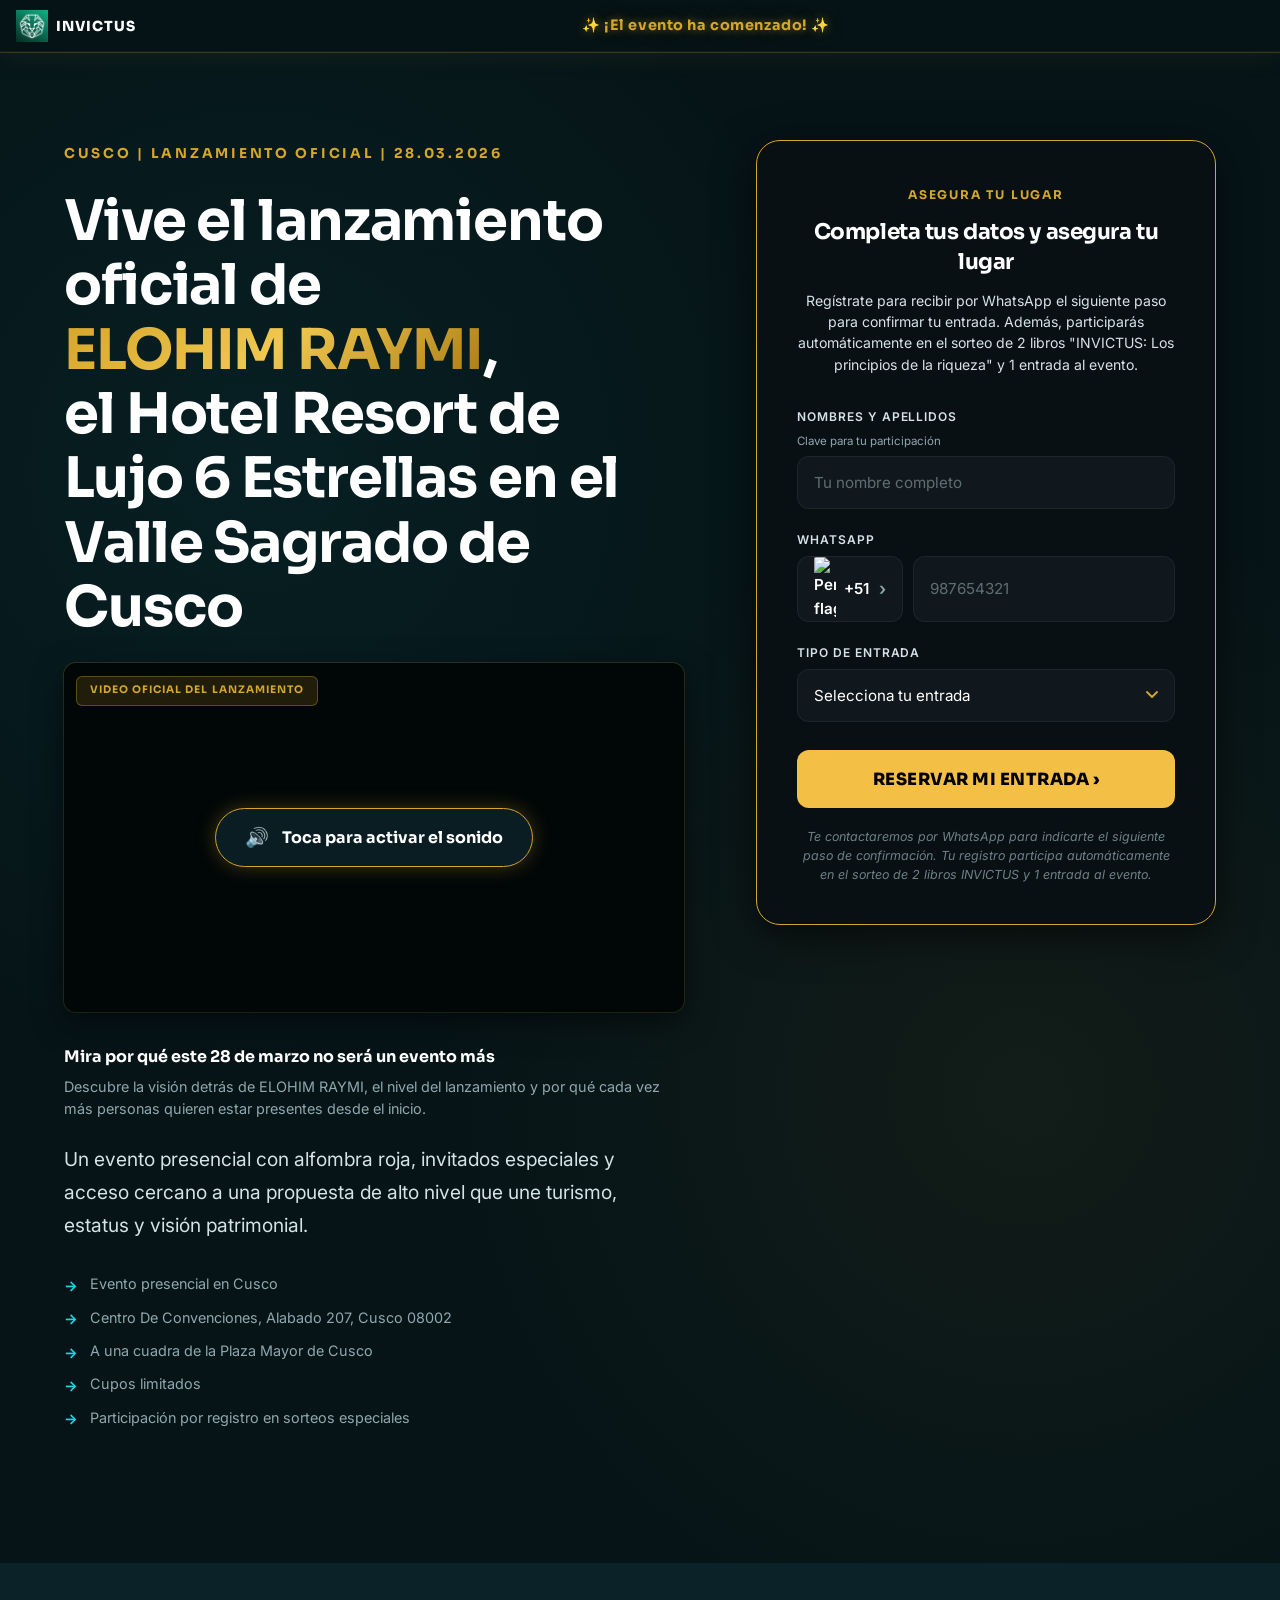
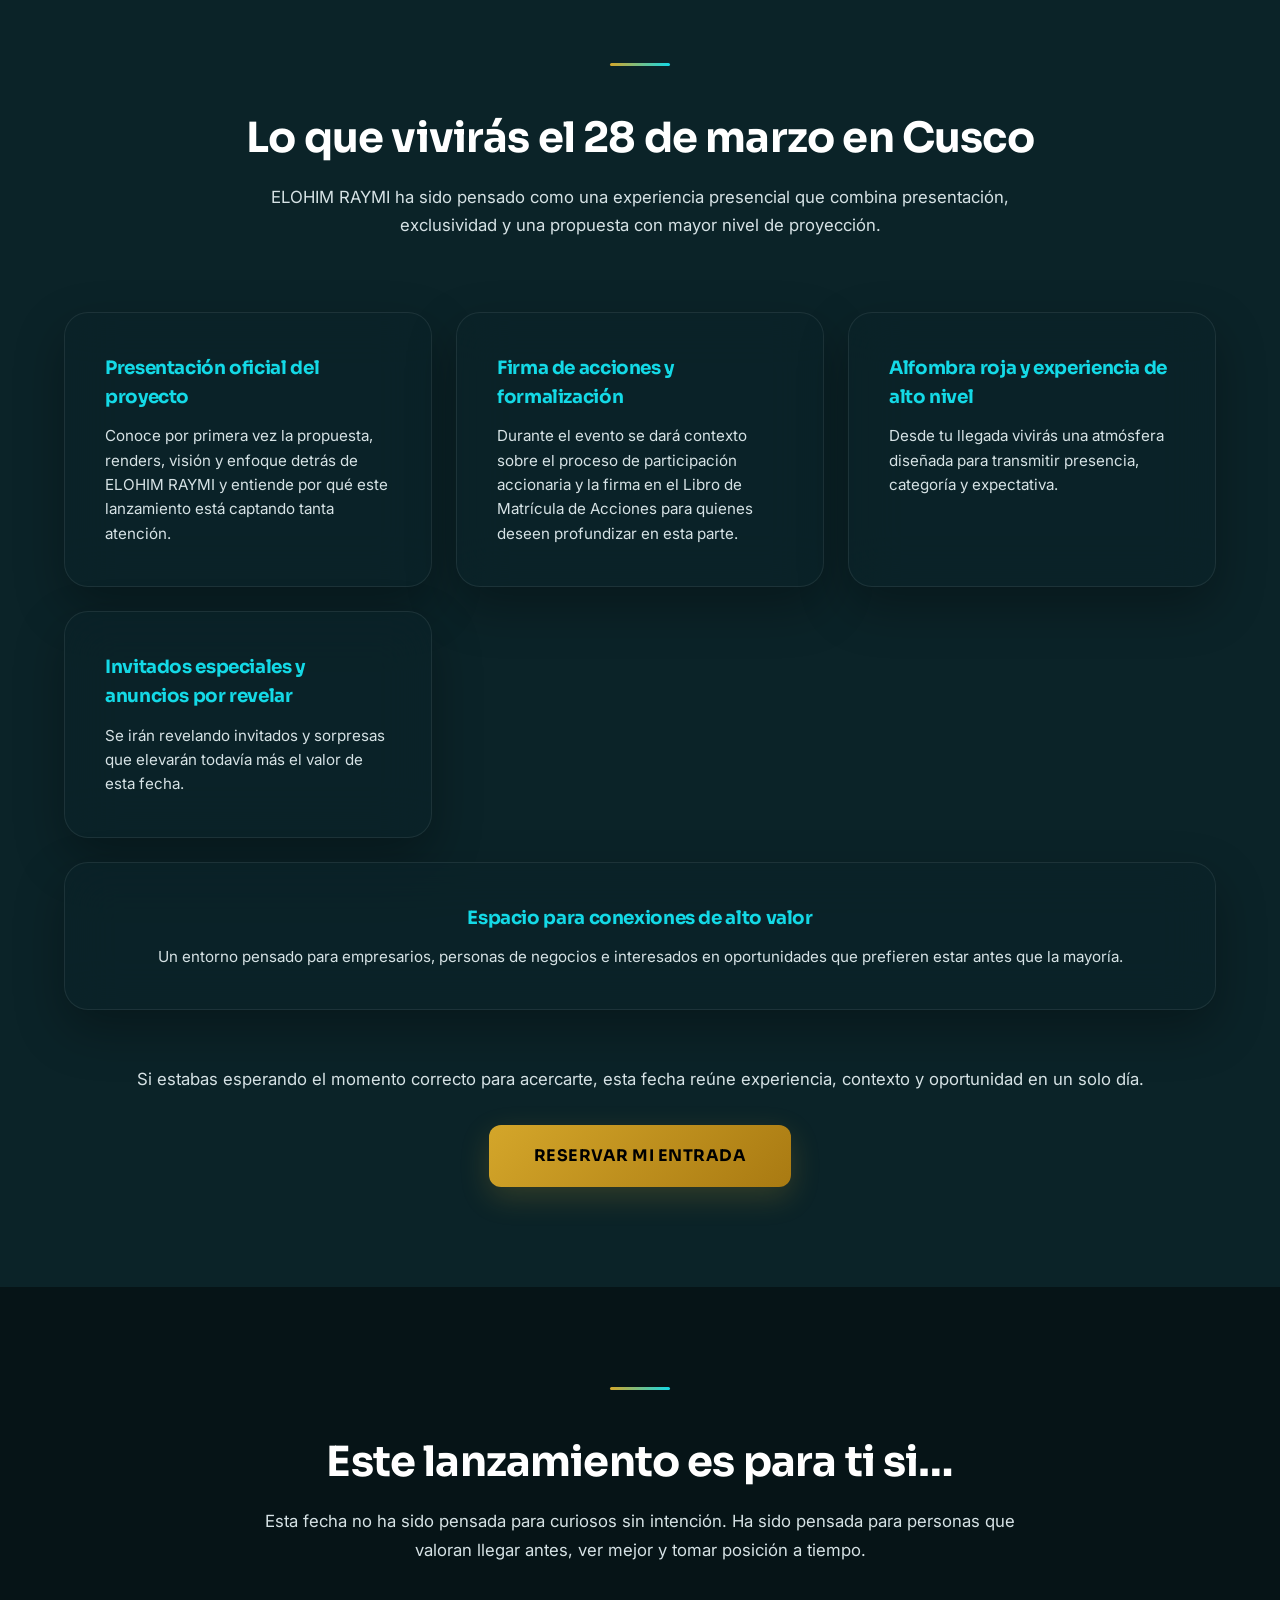
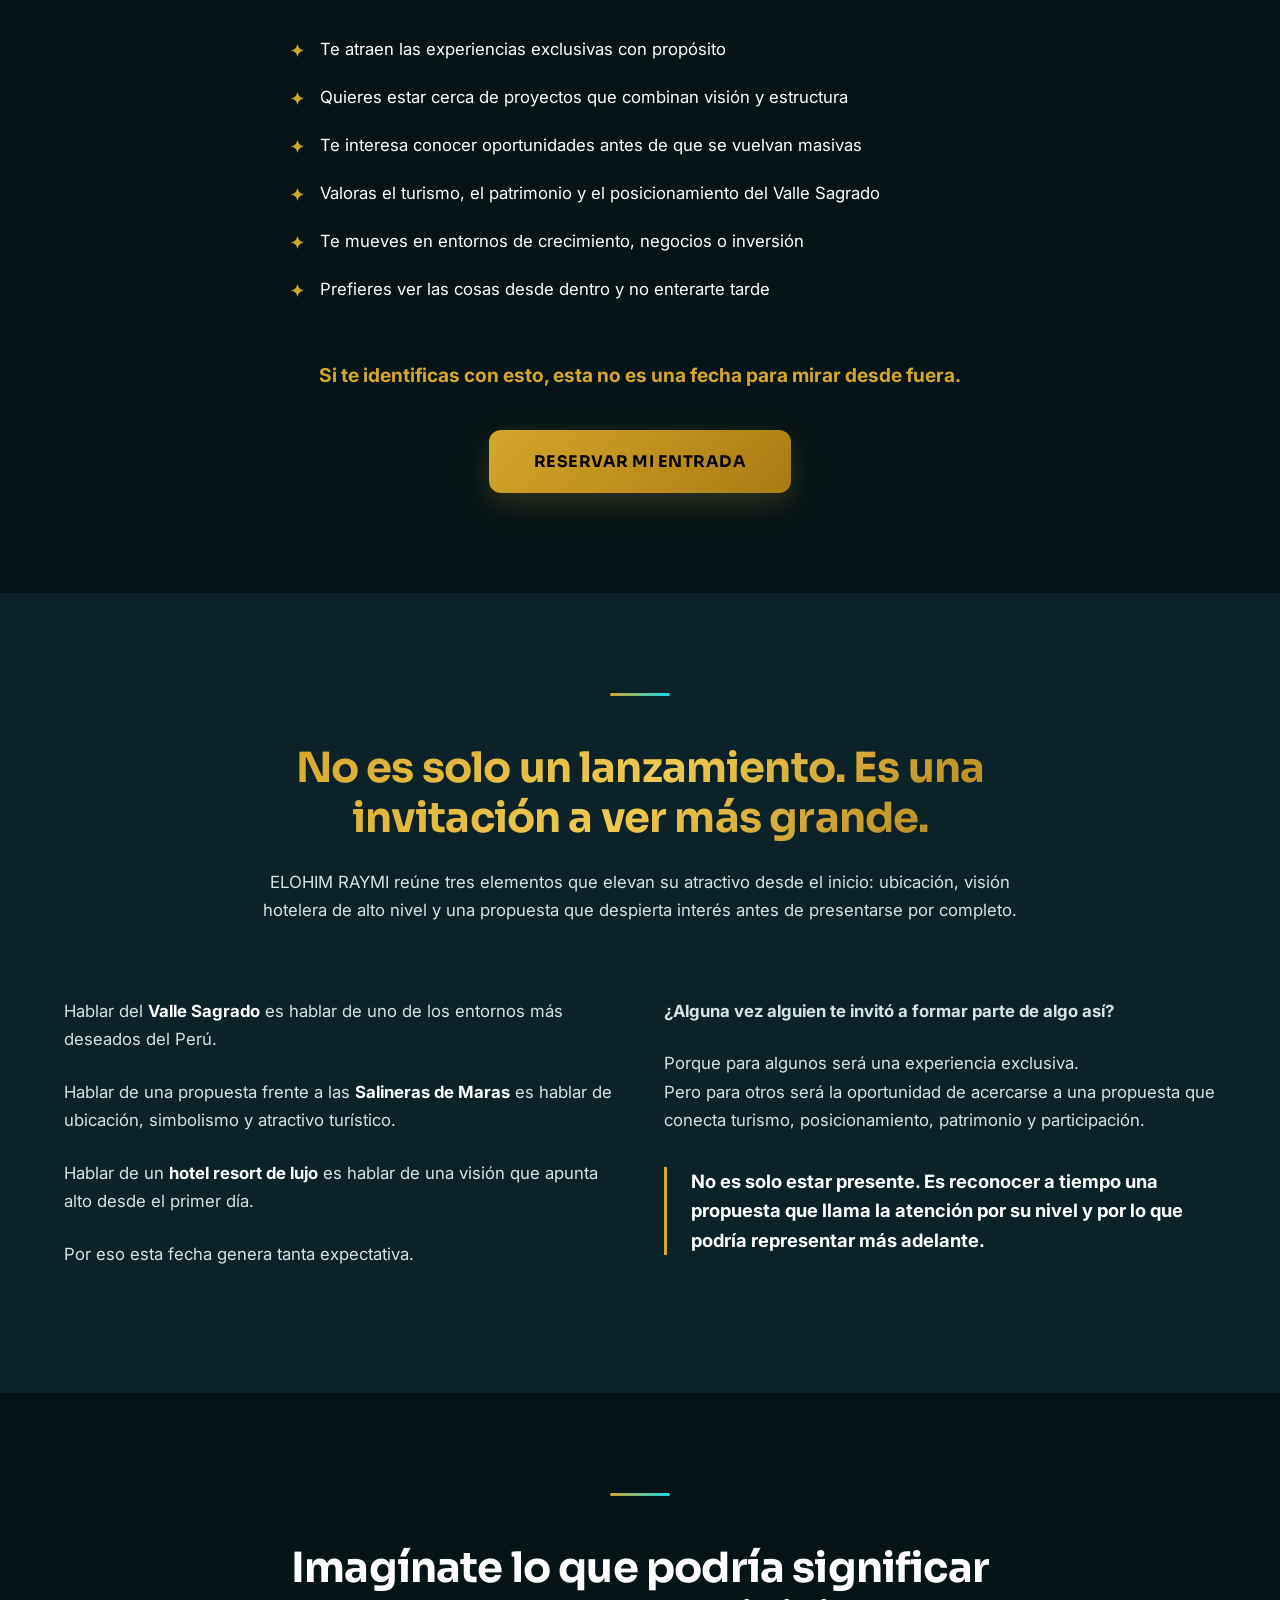
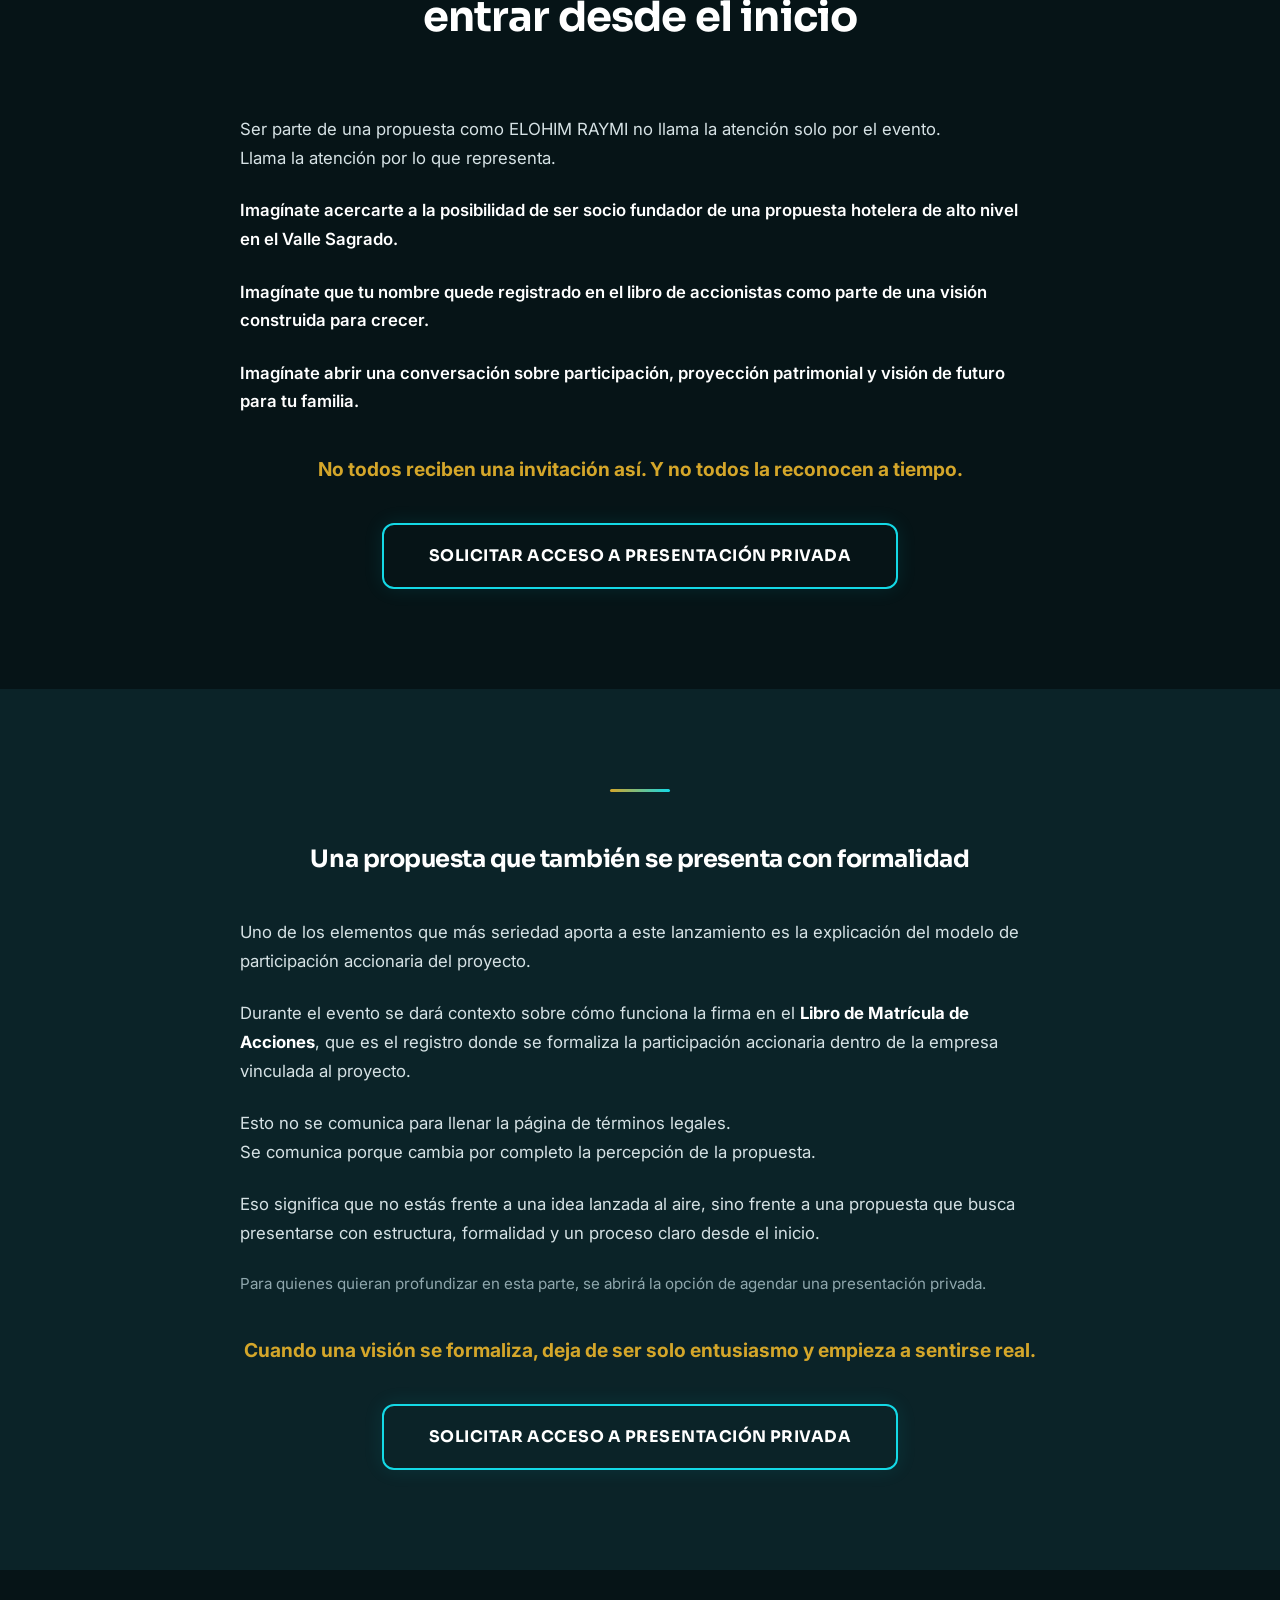
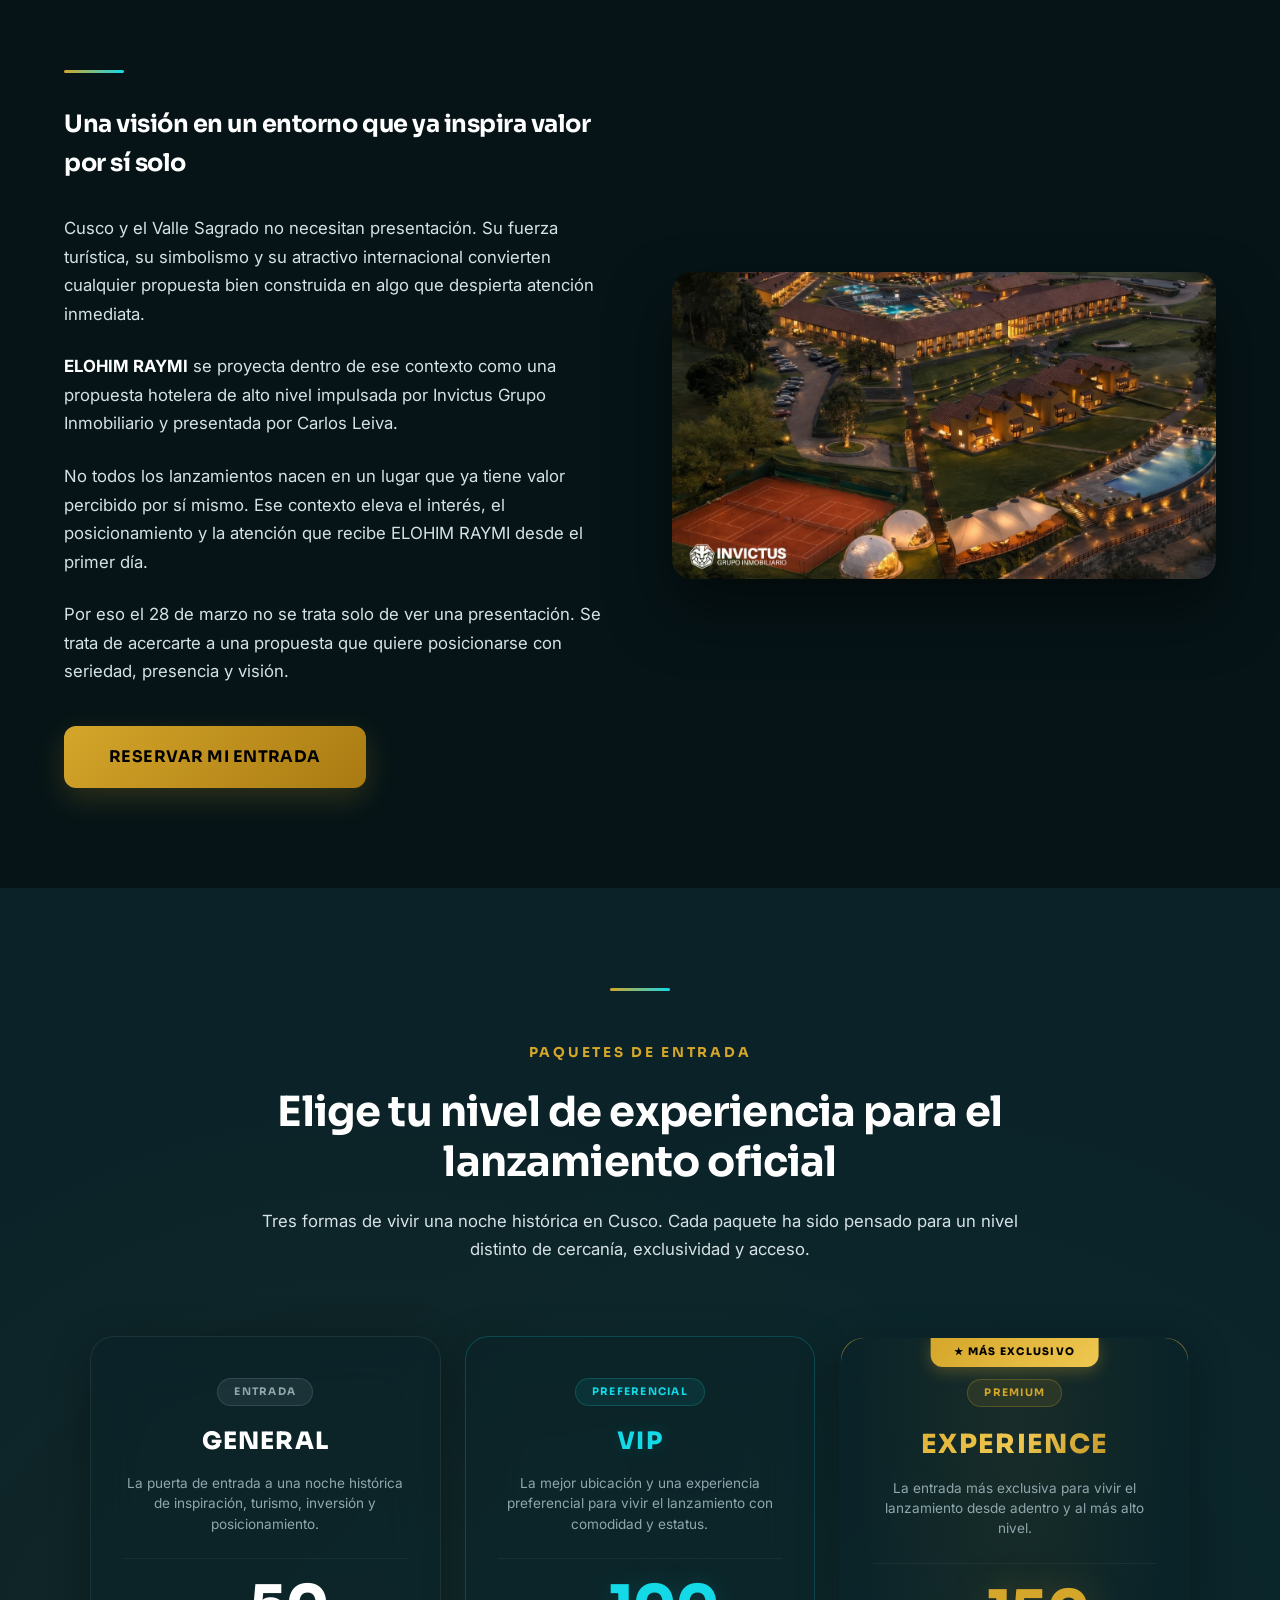
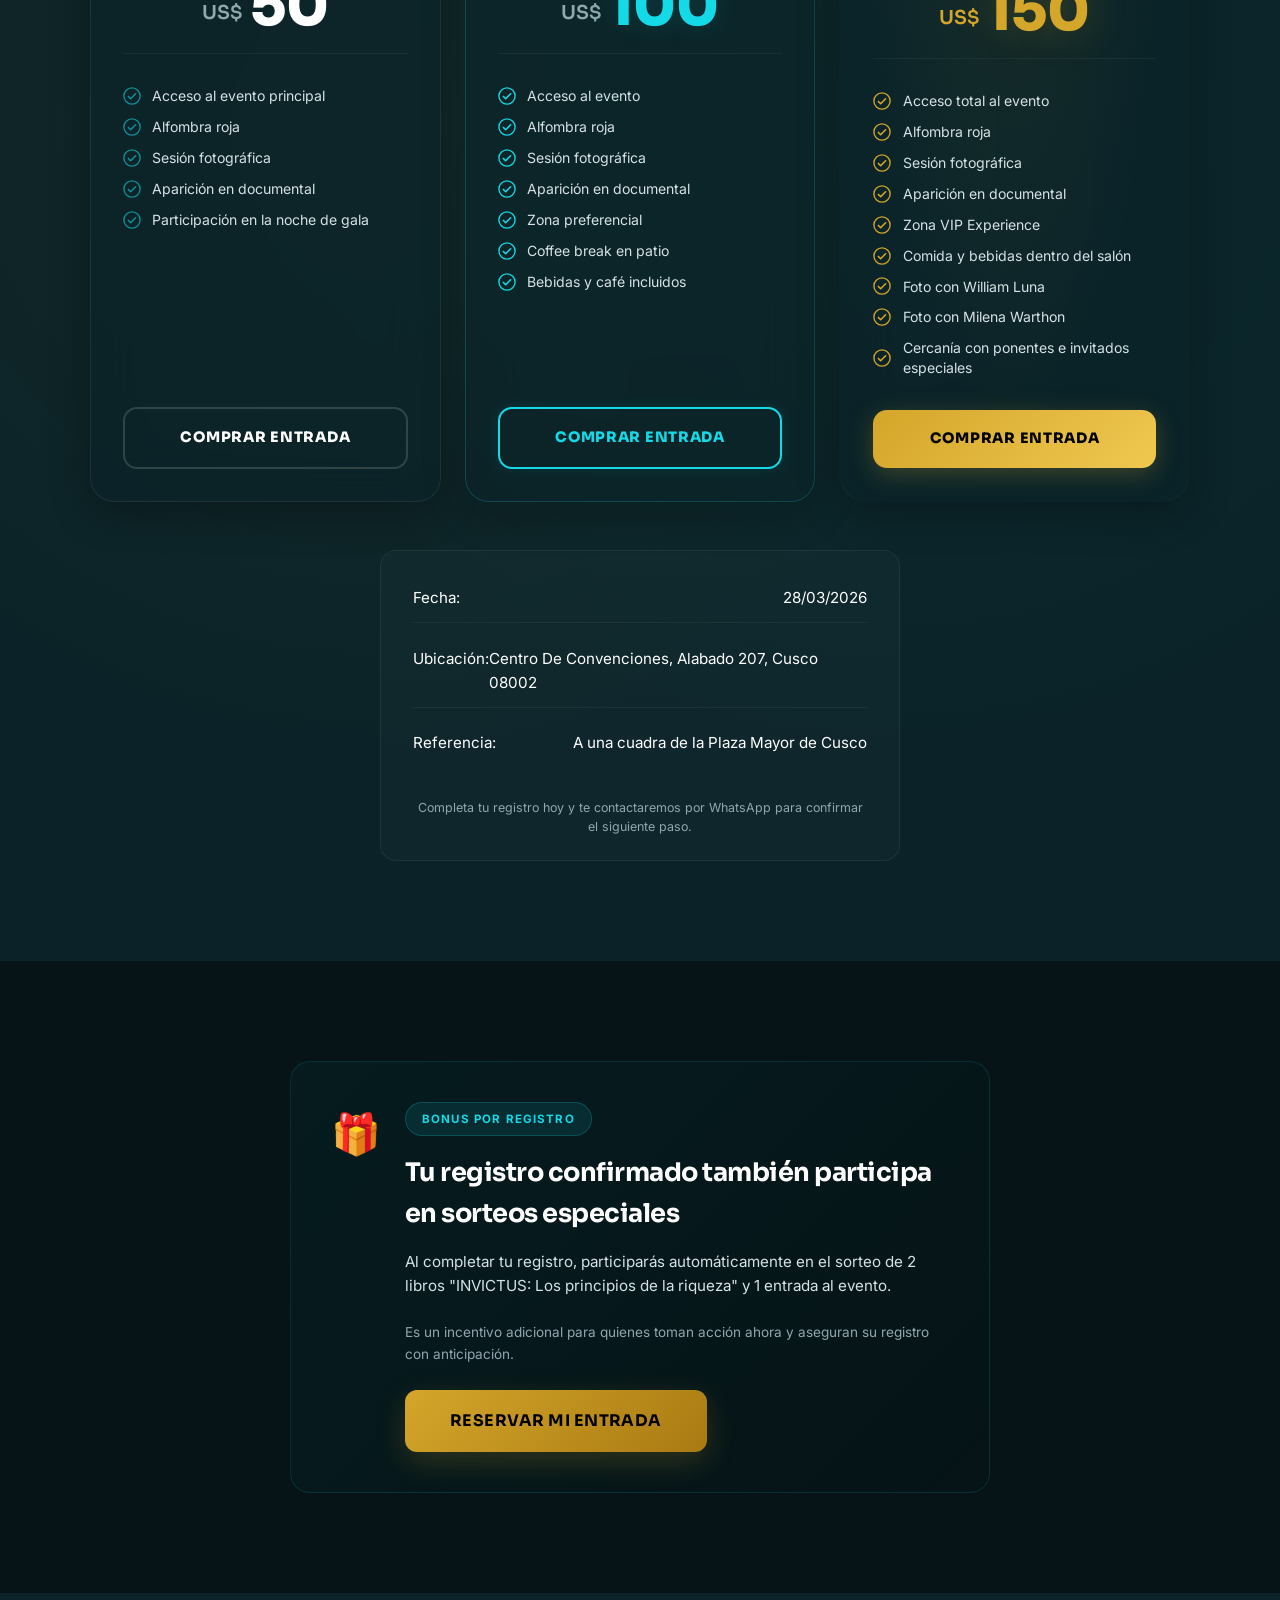
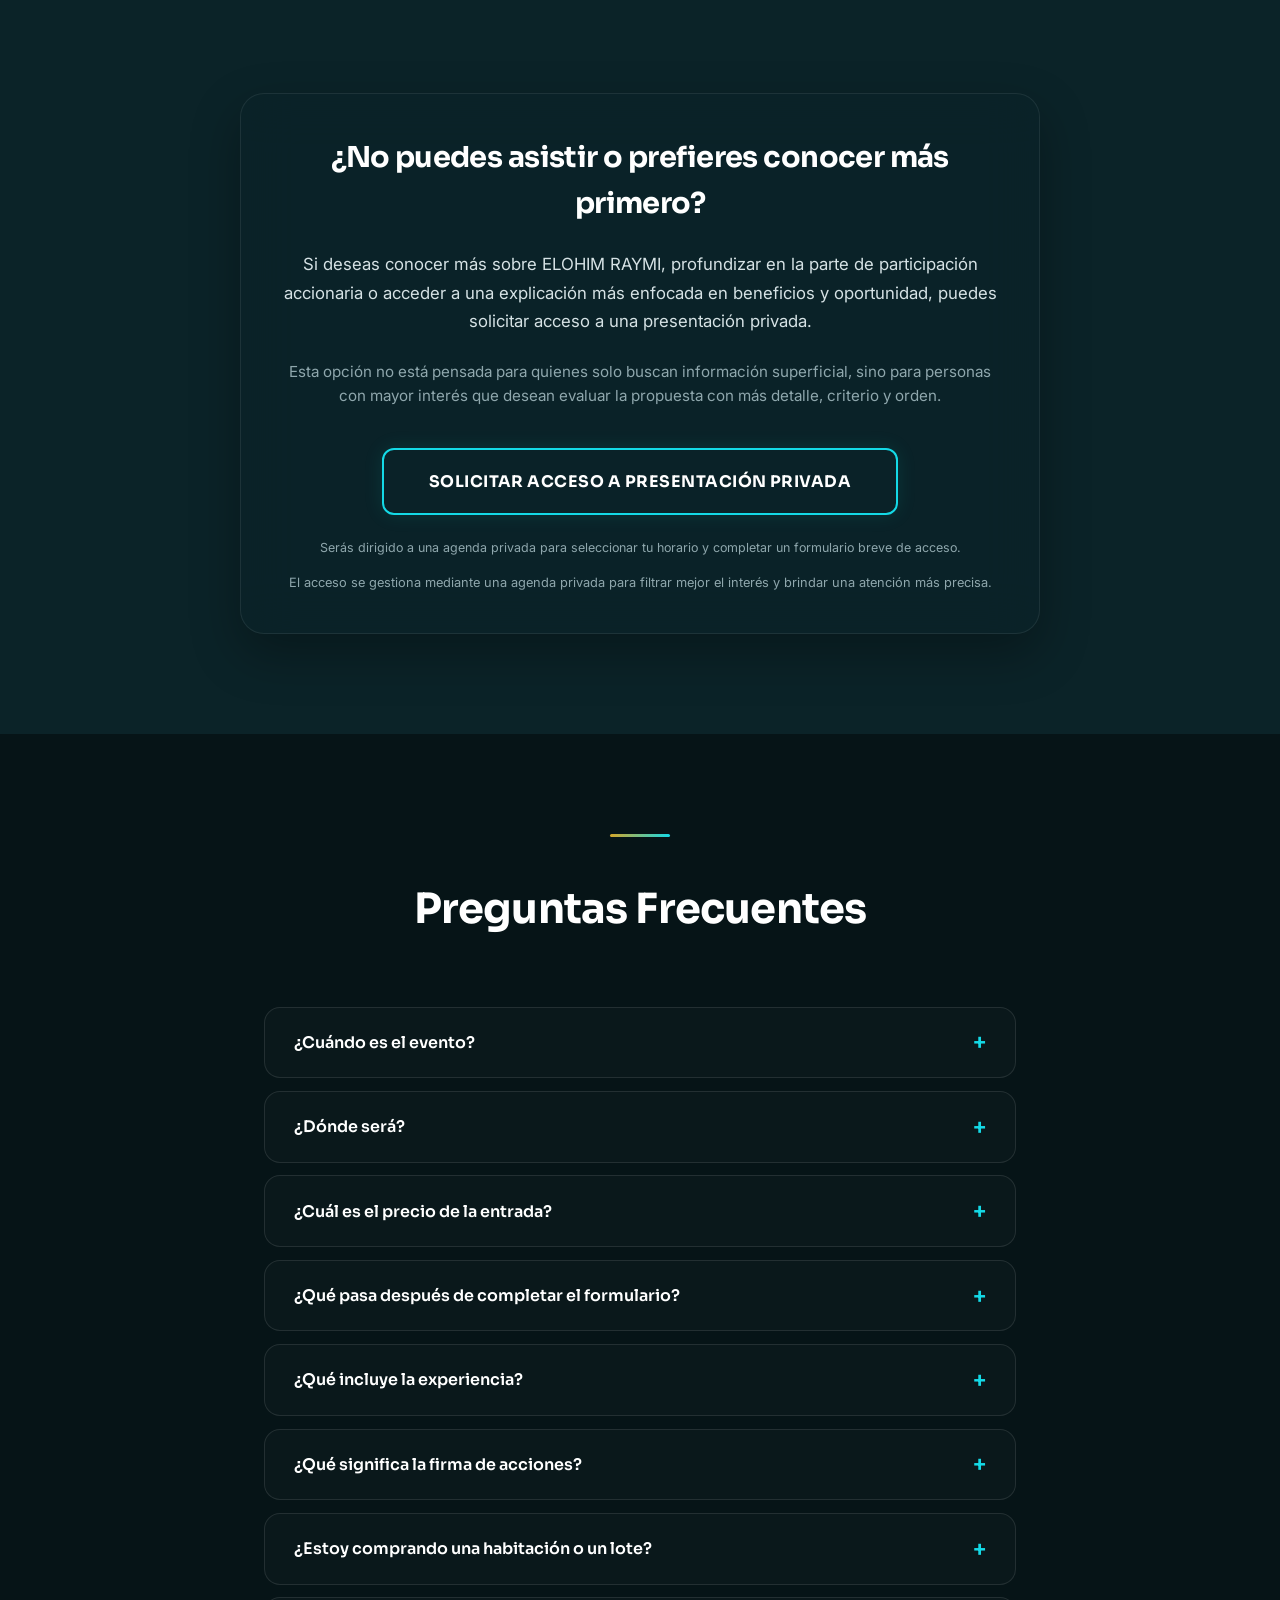
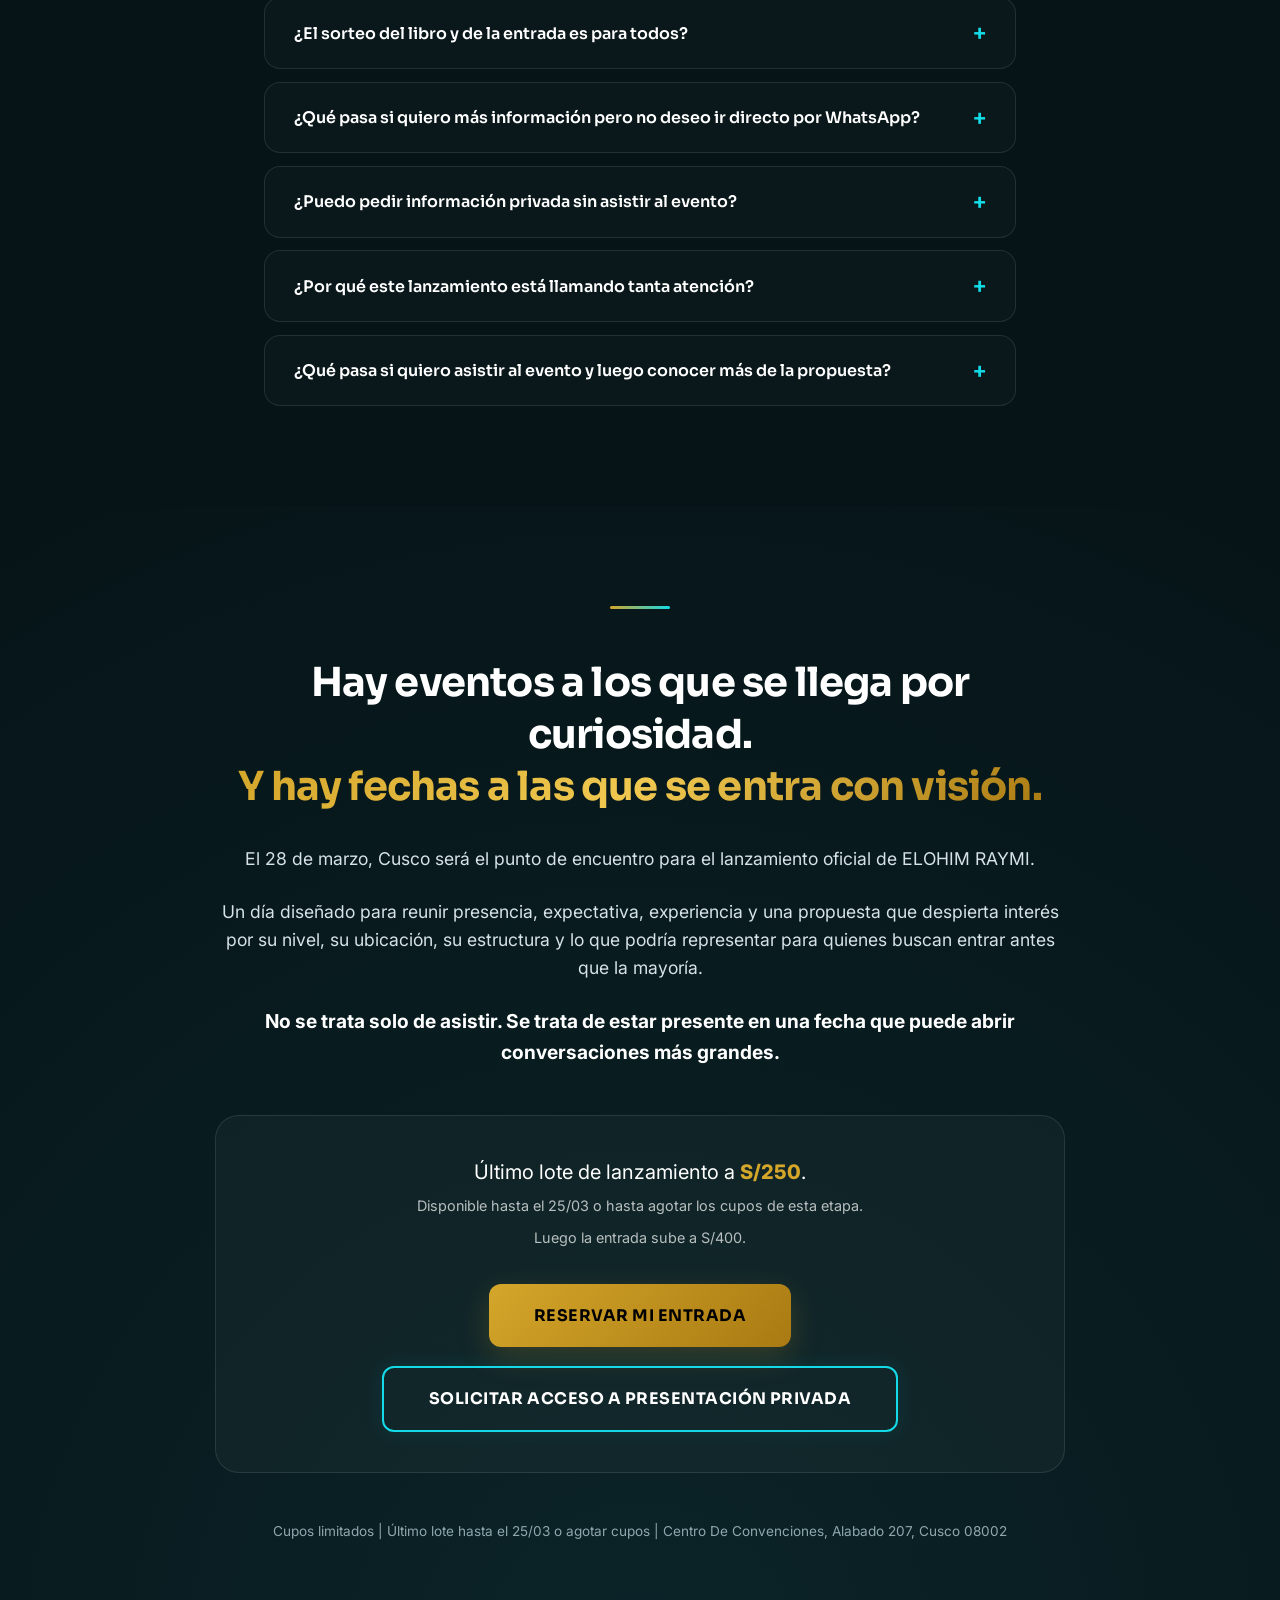
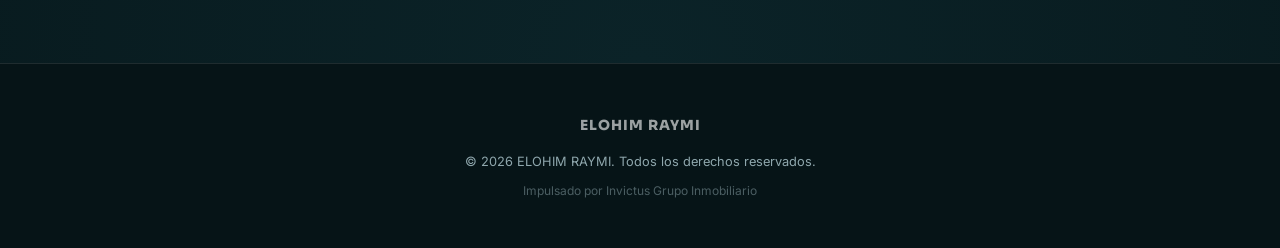
==== index.html @ c2a89f23 "Restructure header: move logo to countdown banner and remove obsolete pricing" ====
<!DOCTYPE html>
<html lang="es">
<head>
    <meta charset="UTF-8">
    <meta name="viewport" content="width=device-width, initial-scale=1.0">
    <title>Lanzamiento Oficial ELOHIM RAYMI | Cusco | 28/03/2026</title>
    <meta name="description" content="Reserva tu entrada al lanzamiento oficial de ELOHIM RAYMI este 28 de marzo en Cusco. Alfombra roja, invitados especiales y una propuesta hotelera de alto nivel en el Valle Sagrado.">
    <link rel="icon" type="image/png" href="WhatsApp Image 2026-03-09 at 14.13.30.jpeg">
    <link rel="stylesheet" href="styles.css">

    <!-- Vimeo API -->
    <script src="https://player.vimeo.com/api/player.js"></script>

    <!-- Meta Pixel Code -->
    <script>
    !function(f,b,e,v,n,t,s)
    {if(f.fbq)return;n=f.fbq=function(){n.callMethod?
    n.callMethod.apply(n,arguments):n.queue.push(arguments)};
    if(!f._fbq)f._fbq=n;n.push=n;n.loaded=!0;n.version='2.0';
    n.queue=[];t=b.createElement(e);t.async=!0;
    t.src=v;s=b.getElementsByTagName(e)[0];
    s.parentNode.insertBefore(t,s)}(window, document,'script',
    'https://connect.facebook.net/en_US/fbevents.js');
    fbq('init', '2430528167387352');
    fbq('track', 'PageView');
    </script>
    <noscript><img height="1" width="1" style="display:none"
    src="https://www.facebook.com/tr?id=2430528167387352&ev=PageView&noscript=1"
    /></noscript>
    <!-- End Meta Pixel Code -->
</head>
<body>

    <!-- ========== COUNTDOWN BANNER ========== -->
    <div id="countdown-banner" class="countdown-banner">
        <div class="countdown-inner">
            <a href="#inicio" class="logo">
                <img src="WhatsApp Image 2026-03-09 at 14.13.30.jpeg" alt="Logo Invictus">
                INVICTUS
            </a>
            <div class="countdown-content-wrapper">
                <span id="countdown-label" class="countdown-phase-label">🔥 El gran lanzamiento se acerca — asegura tu lugar en</span>
                <div class="countdown-digits-row">
                    <div class="countdown-unit">
                        <span id="cd-days" class="countdown-digit">00</span>
                        <span class="countdown-unit-label">Días</span>
                    </div>
                    <span class="countdown-separator">:</span>
                    <div class="countdown-unit">
                        <span id="cd-hours" class="countdown-digit">00</span>
                        <span class="countdown-unit-label">Hrs</span>
                    </div>
                    <span class="countdown-separator">:</span>
                    <div class="countdown-unit">
                        <span id="cd-minutes" class="countdown-digit">00</span>
                        <span class="countdown-unit-label">Min</span>
                    </div>
                    <span class="countdown-separator">:</span>
                    <div class="countdown-unit">
                        <span id="cd-seconds" class="countdown-digit">00</span>
                        <span class="countdown-unit-label">Seg</span>
                    </div>
                </div>
            </div>
            <a href="#registro" id="countdown-cta" class="countdown-cta">Reserva ahora</a>
        </div>
    </div>



    <main>

        <!-- ========================================
             1) HERO + FORMULARIO
             ======================================== -->
        <section class="hero" id="inicio">
            <div class="container">
                <div class="hero-wrapper">
                    <!-- LEFT: COPY -->
                    <div class="hero-content" data-reveal>
                        <span class="eyebrow">CUSCO | LANZAMIENTO OFICIAL | 28.03.2026</span>
                        <h1>Vive el lanzamiento oficial de <span class="text-gradient-gold text-nowrap">ELOHIM RAYMI</span>,<br>el Hotel Resort de Lujo 6 Estrellas en el Valle Sagrado de Cusco</h1>

                        <!-- VSL VIDEO -->
                        <div class="vsl-container">
                            <div class="vsl-label-top">
                                <span class="vsl-badge">VIDEO OFICIAL DEL LANZAMIENTO</span>
                            </div>
                            <iframe id="vsl-iframe" src="https://player.vimeo.com/video/1174787360?autoplay=1&muted=1&loop=1&controls=0&title=0&byline=0&portrait=0" frameborder="0" allow="autoplay; fullscreen; picture-in-picture" allowfullscreen title="Presentación Oficial ELOHIM RAYMI"></iframe>
                            <div id="unmute-overlay" class="vsl-overlay">
                                <button id="unmute-vsl-btn" class="unmute-btn">
                                    <span class="unmute-icon">🔊</span>
                                    <span>Toca para activar el sonido</span>
                                </button>
                            </div>
                        </div>
                        <div class="vsl-caption">
                            <p class="vsl-title">Mira por qué este 28 de marzo no será un evento más</p>
                            <p class="vsl-desc">Descubre la visión detrás de ELOHIM RAYMI, el nivel del lanzamiento y por qué cada vez más personas quieren estar presentes desde el inicio.</p>
                        </div>

                        <p class="subheadline">Un evento presencial con alfombra roja, invitados especiales y acceso cercano a una propuesta de alto nivel que une turismo, estatus y visión patrimonial.</p>


                        <!-- MOBILE: Form appears here via CSS order -->


                        <ul class="hero-bullets">
                            <li>Evento presencial en Cusco</li>
                            <li>Centro De Convenciones, Alabado 207, Cusco 08002</li>
                            <li>A una cuadra de la Plaza Mayor de Cusco</li>
                            <li>Cupos limitados</li>
                            <li>Participación por registro en sorteos especiales</li>
                        </ul>
                    </div>

                    <!-- RIGHT: FORM -->
                    <div class="hero-form-container" id="registro" data-reveal>
                        <div class="glass-card premium-form-card">
                            <div class="form-header" style="text-align: center;">
                                <span class="eyebrow" style="margin-bottom: 0.8rem; font-size: 0.75rem; letter-spacing: 0.15em;">ASEGURA TU LUGAR</span>
                                <h2 style="font-size: 1.35rem; line-height: 1.4; margin-bottom: 0.8rem;">Completa tus datos y asegura tu lugar</h2>
                                <p style="font-size: 0.88rem; color: var(--text-secondary); line-height: 1.5; margin-bottom: 0;">Regístrate para recibir por WhatsApp el siguiente paso para confirmar tu entrada. Además, participarás automáticamente en el sorteo de 2 libros "INVICTUS: Los principios de la riqueza" y 1 entrada al evento.</p>
                            </div>
                            <form id="lead-form" class="compact-form">
                                <div class="form-group">
                                    <label for="nombre_completo">NOMBRES Y APELLIDOS</label>
                                    <span class="form-helper">Clave para tu participación</span>
                                    <input type="text" id="nombre_completo" name="nombre_completo" placeholder="Tu nombre completo" required>
                                </div>
                                <div class="form-group">
                                    <label for="whatsapp">WHATSAPP</label>
                                    <div class="phone-input-group">
                                        <div class="country-prefix">
                                            <img src="https://flagcdn.com/w40/pe.png" alt="Peru flag" class="flag-icon">
                                            <span>+51</span>
                                            <span class="chevron-down">›</span>
                                        </div>
                                        <input type="tel" id="whatsapp" name="whatsapp" placeholder="987654321" required>
                                    </div>
                                </div>
                                
                                <div class="form-group">
                                    <label for="plan_seleccionado">TIPO DE ENTRADA</label>
                                    <select id="plan_seleccionado" name="plan" required>
                                        <option value="" disabled selected>Selecciona tu entrada</option>
                                        <option value="GENERAL">General (US$ 50)</option>
                                        <option value="VIP">VIP (US$ 100)</option>
                                        <option value="EXPERIENCE">Experience (US$ 150)</option>
                                    </select>
                                </div>

                                <button type="submit" class="btn w-full btn-solid-gold">RESERVAR MI ENTRADA ›</button>
                                <p class="microcopy form-microcopy">Te contactaremos por WhatsApp para indicarte el siguiente paso de confirmación. Tu registro participa automáticamente en el sorteo de 2 libros INVICTUS y 1 entrada al evento.</p>
                            </form>
                        </div>
                    </div>
                </div>
            </div>
        </section>

        <!-- ========================================
             2) LO QUE VIVIRÁS EL 28 DE MARZO
             ======================================== -->
        <section id="experiencia" style="background: var(--bg-petrol);">
            <div class="container">
                <div class="section-header" data-reveal>
                    <div class="section-divider"></div>
                    <h2>Lo que vivirás el 28 de marzo en Cusco</h2>
                    <p>ELOHIM RAYMI ha sido pensado como una experiencia presencial que combina presentación, exclusividad y una propuesta con mayor nivel de proyección.</p>
                </div>
                <div class="experience-grid">
                    <div class="glass-card" data-reveal data-reveal-delay="1">
                        <h3>Presentación oficial del proyecto</h3>
                        <p>Conoce por primera vez la propuesta, renders, visión y enfoque detrás de ELOHIM RAYMI y entiende por qué este lanzamiento está captando tanta atención.</p>
                    </div>
                    <div class="glass-card" data-reveal data-reveal-delay="2">
                        <h3>Firma de acciones y formalización</h3>
                        <p>Durante el evento se dará contexto sobre el proceso de participación accionaria y la firma en el Libro de Matrícula de Acciones para quienes deseen profundizar en esta parte.</p>
                    </div>
                    <div class="glass-card" data-reveal data-reveal-delay="3">
                        <h3>Alfombra roja y experiencia de alto nivel</h3>
                        <p>Desde tu llegada vivirás una atmósfera diseñada para transmitir presencia, categoría y expectativa.</p>
                    </div>
                    <div class="glass-card" data-reveal data-reveal-delay="4">
                        <h3>Invitados especiales y anuncios por revelar</h3>
                        <p>Se irán revelando invitados y sorpresas que elevarán todavía más el valor de esta fecha.</p>
                    </div>
                    <div class="glass-card full-width-card" data-reveal>
                        <h3>Espacio para conexiones de alto valor</h3>
                        <p>Un entorno pensado para empresarios, personas de negocios e interesados en oportunidades que prefieren estar antes que la mayoría.</p>
                    </div>
                </div>
                <div class="experience-closer" data-reveal>
                    <p>Si estabas esperando el momento correcto para acercarte, esta fecha reúne experiencia, contexto y oportunidad en un solo día.</p>
                    <a href="#registro" class="btn btn-primary">RESERVAR MI ENTRADA</a>
                </div>
            </div>
        </section>

        <!-- ========================================
             3) PARA QUIÉN ES
             ======================================== -->
        <section id="para-quien">
            <div class="container">
                <div class="section-header" data-reveal>
                    <div class="section-divider"></div>
                    <h2>Este lanzamiento es para ti si…</h2>
                    <p>Esta fecha no ha sido pensada para curiosos sin intención. Ha sido pensada para personas que valoran llegar antes, ver mejor y tomar posición a tiempo.</p>
                </div>
                <ul class="audience-list" data-reveal>
                    <li>Te atraen las experiencias exclusivas con propósito</li>
                    <li>Quieres estar cerca de proyectos que combinan visión y estructura</li>
                    <li>Te interesa conocer oportunidades antes de que se vuelvan masivas</li>
                    <li>Valoras el turismo, el patrimonio y el posicionamiento del Valle Sagrado</li>
                    <li>Te mueves en entornos de crecimiento, negocios o inversión</li>
                    <li>Prefieres ver las cosas desde dentro y no enterarte tarde</li>
                </ul>
                <div style="text-align: center; margin-top: 3.5rem;" data-reveal>
                    <p style="font-size: 1.2rem; font-weight: 700; color: var(--gold-premium); margin-bottom: 2.5rem;">Si te identificas con esto, esta no es una fecha para mirar desde fuera.</p>
                    <a href="#registro" class="btn btn-primary">RESERVAR MI ENTRADA</a>
                </div>
            </div>
        </section>

        <!-- ========================================
             4) NO ES SOLO UN LANZAMIENTO
             ======================================== -->
        <section id="interes" style="background: var(--bg-petrol);">
            <div class="container">
                <div class="section-header" data-reveal>
                    <div class="section-divider"></div>
                    <h2 class="text-gradient-gold">No es solo un lanzamiento. Es una invitación a ver más grande.</h2>
                    <p style="margin-top: 1.5rem;">ELOHIM RAYMI reúne tres elementos que elevan su atractivo desde el inicio: ubicación, visión hotelera de alto nivel y una propuesta que despierta interés antes de presentarse por completo.</p>
                </div>
                <div class="two-col-copy" data-reveal>
                    <div>
                        <p>Hablar del <strong style="color: var(--text-primary);">Valle Sagrado</strong> es hablar de uno de los entornos más deseados del Perú.</p>
                        <p>Hablar de una propuesta frente a las <strong style="color: var(--text-primary);">Salineras de Maras</strong> es hablar de ubicación, simbolismo y atractivo turístico.</p>
                        <p>Hablar de un <strong style="color: var(--text-primary);">hotel resort de lujo</strong> es hablar de una visión que apunta alto desde el primer día.</p>
                        <p>Por eso esta fecha genera tanta expectativa.</p>
                    </div>
                    <div>
                        <p class="question-highlight" style="text-align: left; margin: 0 0 1.5rem;">¿Alguna vez alguien te invitó a formar parte de algo así?</p>
                        <p>Porque para algunos será una experiencia exclusiva.<br>Pero para otros será la oportunidad de acercarse a una propuesta que conecta turismo, posicionamiento, patrimonio y participación.</p>
                        <div class="text-destacado">
                            No es solo estar presente. Es reconocer a tiempo una propuesta que llama la atención por su nivel y por lo que podría representar más adelante.
                        </div>
                    </div>
                </div>
            </div>
        </section>

        <!-- ========================================
             5) IMAGÍNATE LO QUE PODRÍA SIGNIFICAR
             ======================================== -->
        <section id="sueno">
            <div class="container">
                <div class="section-header" data-reveal>
                    <div class="section-divider"></div>
                    <h2>Imagínate lo que podría significar entrar desde el inicio</h2>
                </div>
                <div class="imagine-block centered-copy" data-reveal>
                    <p>Ser parte de una propuesta como ELOHIM RAYMI no llama la atención solo por el evento.<br>Llama la atención por lo que representa.</p>
                    <p><em>Imagínate acercarte a la posibilidad de ser socio fundador de una propuesta hotelera de alto nivel en el Valle Sagrado.</em></p>
                    <p><em>Imagínate que tu nombre quede registrado en el libro de accionistas como parte de una visión construida para crecer.</em></p>
                    <p><em>Imagínate abrir una conversación sobre participación, proyección patrimonial y visión de futuro para tu familia.</em></p>
                    <p class="frase-destacada">No todos reciben una invitación así. Y no todos la reconocen a tiempo.</p>
                    <div style="text-align: center;">
                        <a href="#" class="btn btn-secondary" onclick="openPrivateModal(event)">SOLICITAR ACCESO A PRESENTACIÓN PRIVADA</a>
                    </div>
                </div>
            </div>
        </section>

        <!-- ========================================
             6) FORMALIDAD, RESPALDO Y LIBRO DE ACCIONES
             ======================================== -->
        <section id="formalidad" style="background: var(--bg-petrol);">
            <div class="container">
                <div class="centered-copy" style="max-width: 800px; margin: 0 auto;" data-reveal>
                    <div class="section-divider"></div>
                    <h2 style="text-align: center; margin-bottom: 2.5rem;">Una propuesta que también se presenta con formalidad</h2>
                    <p>Uno de los elementos que más seriedad aporta a este lanzamiento es la explicación del modelo de participación accionaria del proyecto.</p>
                    <p>Durante el evento se dará contexto sobre cómo funciona la firma en el <strong style="color: var(--text-primary);">Libro de Matrícula de Acciones</strong>, que es el registro donde se formaliza la participación accionaria dentro de la empresa vinculada al proyecto.</p>
                    <p>Esto no se comunica para llenar la página de términos legales.<br>Se comunica porque cambia por completo la percepción de la propuesta.</p>
                    <p>Eso significa que no estás frente a una idea lanzada al aire, sino frente a una propuesta que busca presentarse con estructura, formalidad y un proceso claro desde el inicio.</p>
                    <p class="texto-apoyo">Para quienes quieran profundizar en esta parte, se abrirá la opción de agendar una presentación privada.</p>
                    <p class="frase-destacada">Cuando una visión se formaliza, deja de ser solo entusiasmo y empieza a sentirse real.</p>
                    <div style="text-align: center;">
                        <a href="#" class="btn btn-secondary" onclick="openPrivateModal(event)">SOLICITAR ACCESO A PRESENTACIÓN PRIVADA</a>
                    </div>
                </div>
            </div>
        </section>

        <!-- ========================================
             7) CONTEXTO Y CREDIBILIDAD
             ======================================== -->
        <section id="credibilidad">
            <div class="container">
                <div class="context-grid">
                    <div class="copy-side" data-reveal>
                        <div class="section-divider" style="margin: 0 0 2rem;"></div>
                        <h2 style="margin-bottom: 2rem;">Una visión en un entorno que ya inspira valor por sí solo</h2>
                        <p>Cusco y el Valle Sagrado no necesitan presentación. Su fuerza turística, su simbolismo y su atractivo internacional convierten cualquier propuesta bien construida en algo que despierta atención inmediata.</p>
                        <p><strong style="color: var(--text-primary);">ELOHIM RAYMI</strong> se proyecta dentro de ese contexto como una propuesta hotelera de alto nivel impulsada por Invictus Grupo Inmobiliario y presentada por Carlos Leiva.</p>
                        <p>No todos los lanzamientos nacen en un lugar que ya tiene valor percibido por sí mismo. Ese contexto eleva el interés, el posicionamiento y la atención que recibe ELOHIM RAYMI desde el primer día.</p>
                        <p>Por eso el 28 de marzo no se trata solo de ver una presentación. Se trata de acercarte a una propuesta que quiere posicionarse con seriedad, presencia y visión.</p>
                        <div style="margin-top: 2.5rem;">
                            <a href="#registro" class="btn btn-primary">RESERVAR MI ENTRADA</a>
                        </div>
                    </div>
                    <div data-reveal style="position: relative;">
                        <img src="WhatsApp Image 2026-03-09 at 13.27.42.jpeg" alt="Render aéreo del proyecto ELOHIM RAYMI en el Valle Sagrado" loading="lazy">
                    </div>
                </div>
            </div>
        </section>

        <!-- ========================================
             8) PAQUETES DE ENTRADA — PRICING SECTION
             ======================================== -->
        <section id="precio" class="pricing-section">
            <div class="container">
                <div class="section-header" data-reveal>
                    <div class="section-divider"></div>
                    <span class="eyebrow">Paquetes de Entrada</span>
                    <h2>Elige tu nivel de experiencia para el lanzamiento oficial</h2>
                    <p>Tres formas de vivir una noche histórica en Cusco. Cada paquete ha sido pensado para un nivel distinto de cercanía, exclusividad y acceso.</p>
                </div>

                <div class="pricing-grid">

                    <!-- CARD 1: GENERAL -->
                    <div class="pricing-tier-card" data-reveal data-reveal-delay="1">
                        <div class="tier-header">
                            <span class="tier-badge tier-badge-general">ENTRADA</span>
                            <h3 class="tier-name">GENERAL</h3>
                            <p class="tier-subtitle">La puerta de entrada a una noche histórica de inspiración, turismo, inversión y posicionamiento.</p>
                        </div>
                        <div class="tier-price-block">
                            <span class="tier-currency">US$</span>
                            <span class="tier-amount">50</span>
                        </div>
                        <ul class="tier-benefits">
                            <li>
                                <svg class="tier-check" viewBox="0 0 20 20" fill="none"><circle cx="10" cy="10" r="9" stroke="currentColor" stroke-width="1.5"/><path d="M6 10.5l2.5 2.5 5.5-5.5" stroke="currentColor" stroke-width="1.8" stroke-linecap="round" stroke-linejoin="round"/></svg>
                                Acceso al evento principal
                            </li>
                            <li>
                                <svg class="tier-check" viewBox="0 0 20 20" fill="none"><circle cx="10" cy="10" r="9" stroke="currentColor" stroke-width="1.5"/><path d="M6 10.5l2.5 2.5 5.5-5.5" stroke="currentColor" stroke-width="1.8" stroke-linecap="round" stroke-linejoin="round"/></svg>
                                Alfombra roja
                            </li>
                            <li>
                                <svg class="tier-check" viewBox="0 0 20 20" fill="none"><circle cx="10" cy="10" r="9" stroke="currentColor" stroke-width="1.5"/><path d="M6 10.5l2.5 2.5 5.5-5.5" stroke="currentColor" stroke-width="1.8" stroke-linecap="round" stroke-linejoin="round"/></svg>
                                Sesión fotográfica
                            </li>
                            <li>
                                <svg class="tier-check" viewBox="0 0 20 20" fill="none"><circle cx="10" cy="10" r="9" stroke="currentColor" stroke-width="1.5"/><path d="M6 10.5l2.5 2.5 5.5-5.5" stroke="currentColor" stroke-width="1.8" stroke-linecap="round" stroke-linejoin="round"/></svg>
                                Aparición en documental
                            </li>
                            <li>
                                <svg class="tier-check" viewBox="0 0 20 20" fill="none"><circle cx="10" cy="10" r="9" stroke="currentColor" stroke-width="1.5"/><path d="M6 10.5l2.5 2.5 5.5-5.5" stroke="currentColor" stroke-width="1.8" stroke-linecap="round" stroke-linejoin="round"/></svg>
                                Participación en la noche de gala
                            </li>
                        </ul>
                        <a href="#registro" class="btn btn-tier btn-tier-general" data-plan="GENERAL">COMPRAR ENTRADA</a>
                    </div>

                    <!-- CARD 2: VIP -->
                    <div class="pricing-tier-card pricing-tier-vip" data-reveal data-reveal-delay="2">
                        <div class="tier-header">
                            <span class="tier-badge tier-badge-vip">PREFERENCIAL</span>
                            <h3 class="tier-name tier-name-vip">VIP</h3>
                            <p class="tier-subtitle">La mejor ubicación y una experiencia preferencial para vivir el lanzamiento con comodidad y estatus.</p>
                        </div>
                        <div class="tier-price-block">
                            <span class="tier-currency">US$</span>
                            <span class="tier-amount tier-amount-vip">100</span>
                        </div>
                        <ul class="tier-benefits">
                            <li>
                                <svg class="tier-check tier-check-vip" viewBox="0 0 20 20" fill="none"><circle cx="10" cy="10" r="9" stroke="currentColor" stroke-width="1.5"/><path d="M6 10.5l2.5 2.5 5.5-5.5" stroke="currentColor" stroke-width="1.8" stroke-linecap="round" stroke-linejoin="round"/></svg>
                                Acceso al evento
                            </li>
                            <li>
                                <svg class="tier-check tier-check-vip" viewBox="0 0 20 20" fill="none"><circle cx="10" cy="10" r="9" stroke="currentColor" stroke-width="1.5"/><path d="M6 10.5l2.5 2.5 5.5-5.5" stroke="currentColor" stroke-width="1.8" stroke-linecap="round" stroke-linejoin="round"/></svg>
                                Alfombra roja
                            </li>
                            <li>
                                <svg class="tier-check tier-check-vip" viewBox="0 0 20 20" fill="none"><circle cx="10" cy="10" r="9" stroke="currentColor" stroke-width="1.5"/><path d="M6 10.5l2.5 2.5 5.5-5.5" stroke="currentColor" stroke-width="1.8" stroke-linecap="round" stroke-linejoin="round"/></svg>
                                Sesión fotográfica
                            </li>
                            <li>
                                <svg class="tier-check tier-check-vip" viewBox="0 0 20 20" fill="none"><circle cx="10" cy="10" r="9" stroke="currentColor" stroke-width="1.5"/><path d="M6 10.5l2.5 2.5 5.5-5.5" stroke="currentColor" stroke-width="1.8" stroke-linecap="round" stroke-linejoin="round"/></svg>
                                Aparición en documental
                            </li>
                            <li>
                                <svg class="tier-check tier-check-vip" viewBox="0 0 20 20" fill="none"><circle cx="10" cy="10" r="9" stroke="currentColor" stroke-width="1.5"/><path d="M6 10.5l2.5 2.5 5.5-5.5" stroke="currentColor" stroke-width="1.8" stroke-linecap="round" stroke-linejoin="round"/></svg>
                                Zona preferencial
                            </li>
                            <li>
                                <svg class="tier-check tier-check-vip" viewBox="0 0 20 20" fill="none"><circle cx="10" cy="10" r="9" stroke="currentColor" stroke-width="1.5"/><path d="M6 10.5l2.5 2.5 5.5-5.5" stroke="currentColor" stroke-width="1.8" stroke-linecap="round" stroke-linejoin="round"/></svg>
                                Coffee break en patio
                            </li>
                            <li>
                                <svg class="tier-check tier-check-vip" viewBox="0 0 20 20" fill="none"><circle cx="10" cy="10" r="9" stroke="currentColor" stroke-width="1.5"/><path d="M6 10.5l2.5 2.5 5.5-5.5" stroke="currentColor" stroke-width="1.8" stroke-linecap="round" stroke-linejoin="round"/></svg>
                                Bebidas y café incluidos
                            </li>
                        </ul>
                        <a href="#registro" class="btn btn-tier btn-tier-vip" data-plan="VIP">COMPRAR ENTRADA</a>
                    </div>

                    <!-- CARD 3: EXPERIENCE (Featured) -->
                    <div class="pricing-tier-card pricing-tier-featured" data-reveal data-reveal-delay="3">
                        <div class="tier-featured-label">★ MÁS EXCLUSIVO</div>
                        <div class="tier-header">
                            <span class="tier-badge tier-badge-experience">PREMIUM</span>
                            <h3 class="tier-name tier-name-experience">EXPERIENCE</h3>
                            <p class="tier-subtitle">La entrada más exclusiva para vivir el lanzamiento desde adentro y al más alto nivel.</p>
                        </div>
                        <div class="tier-price-block">
                            <span class="tier-currency tier-currency-gold">US$</span>
                            <span class="tier-amount tier-amount-experience">150</span>
                        </div>
                        <ul class="tier-benefits">
                            <li>
                                <svg class="tier-check tier-check-gold" viewBox="0 0 20 20" fill="none"><circle cx="10" cy="10" r="9" stroke="currentColor" stroke-width="1.5"/><path d="M6 10.5l2.5 2.5 5.5-5.5" stroke="currentColor" stroke-width="1.8" stroke-linecap="round" stroke-linejoin="round"/></svg>
                                Acceso total al evento
                            </li>
                            <li>
                                <svg class="tier-check tier-check-gold" viewBox="0 0 20 20" fill="none"><circle cx="10" cy="10" r="9" stroke="currentColor" stroke-width="1.5"/><path d="M6 10.5l2.5 2.5 5.5-5.5" stroke="currentColor" stroke-width="1.8" stroke-linecap="round" stroke-linejoin="round"/></svg>
                                Alfombra roja
                            </li>
                            <li>
                                <svg class="tier-check tier-check-gold" viewBox="0 0 20 20" fill="none"><circle cx="10" cy="10" r="9" stroke="currentColor" stroke-width="1.5"/><path d="M6 10.5l2.5 2.5 5.5-5.5" stroke="currentColor" stroke-width="1.8" stroke-linecap="round" stroke-linejoin="round"/></svg>
                                Sesión fotográfica
                            </li>
                            <li>
                                <svg class="tier-check tier-check-gold" viewBox="0 0 20 20" fill="none"><circle cx="10" cy="10" r="9" stroke="currentColor" stroke-width="1.5"/><path d="M6 10.5l2.5 2.5 5.5-5.5" stroke="currentColor" stroke-width="1.8" stroke-linecap="round" stroke-linejoin="round"/></svg>
                                Aparición en documental
                            </li>
                            <li>
                                <svg class="tier-check tier-check-gold" viewBox="0 0 20 20" fill="none"><circle cx="10" cy="10" r="9" stroke="currentColor" stroke-width="1.5"/><path d="M6 10.5l2.5 2.5 5.5-5.5" stroke="currentColor" stroke-width="1.8" stroke-linecap="round" stroke-linejoin="round"/></svg>
                                Zona VIP Experience
                            </li>
                            <li>
                                <svg class="tier-check tier-check-gold" viewBox="0 0 20 20" fill="none"><circle cx="10" cy="10" r="9" stroke="currentColor" stroke-width="1.5"/><path d="M6 10.5l2.5 2.5 5.5-5.5" stroke="currentColor" stroke-width="1.8" stroke-linecap="round" stroke-linejoin="round"/></svg>
                                Comida y bebidas dentro del salón
                            </li>
                            <li>
                                <svg class="tier-check tier-check-gold" viewBox="0 0 20 20" fill="none"><circle cx="10" cy="10" r="9" stroke="currentColor" stroke-width="1.5"/><path d="M6 10.5l2.5 2.5 5.5-5.5" stroke="currentColor" stroke-width="1.8" stroke-linecap="round" stroke-linejoin="round"/></svg>
                                Foto con William Luna
                            </li>
                            <li>
                                <svg class="tier-check tier-check-gold" viewBox="0 0 20 20" fill="none"><circle cx="10" cy="10" r="9" stroke="currentColor" stroke-width="1.5"/><path d="M6 10.5l2.5 2.5 5.5-5.5" stroke="currentColor" stroke-width="1.8" stroke-linecap="round" stroke-linejoin="round"/></svg>
                                Foto con Milena Warthon
                            </li>
                            <li>
                                <svg class="tier-check tier-check-gold" viewBox="0 0 20 20" fill="none"><circle cx="10" cy="10" r="9" stroke="currentColor" stroke-width="1.5"/><path d="M6 10.5l2.5 2.5 5.5-5.5" stroke="currentColor" stroke-width="1.8" stroke-linecap="round" stroke-linejoin="round"/></svg>
                                Cercanía con ponentes e invitados especiales
                            </li>
                        </ul>
                        <a href="#registro" class="btn btn-tier btn-tier-experience" data-plan="EXPERIENCE">COMPRAR ENTRADA</a>
                    </div>

                </div>

                <!-- Event details below pricing -->
                <div class="pricing-event-info" data-reveal>
                    <div class="price-details">
                        <div class="price-row">
                            <span>Fecha:</span>
                            <span>28/03/2026</span>
                        </div>
                        <div class="price-row">
                            <span>Ubicación:</span>
                            <span>Centro De Convenciones, Alabado 207, Cusco 08002</span>
                        </div>
                        <div class="price-row" style="border: none;">
                            <span>Referencia:</span>
                            <span>A una cuadra de la Plaza Mayor de Cusco</span>
                        </div>
                    </div>
                    <p class="microcopy" style="text-align: center; margin-top: 1.5rem;">Completa tu registro hoy y te contactaremos por WhatsApp para confirmar el siguiente paso.</p>
                </div>
            </div>
        </section>

        <!-- ========================================
             9) BLOQUE BONUS SECUNDARIO
             ======================================== -->
        <section id="bonus">
            <div class="container">
                <div class="card-bonus" data-reveal>
                    <div class="bonus-layout">
                        <div class="bonus-emoji">🎁</div>
                        <div class="bonus-content">
                            <span class="badge-cyan">BONUS POR REGISTRO</span>
                            <h2>Tu registro confirmado también participa en sorteos especiales</h2>
                            <p>Al completar tu registro, participarás automáticamente en el sorteo de 2 libros "INVICTUS: Los principios de la riqueza" y 1 entrada al evento.</p>
                            <p style="color: var(--text-muted); font-size: 0.85rem;">Es un incentivo adicional para quienes toman acción ahora y aseguran su registro con anticipación.</p>
                            <div style="margin-top: 1.5rem;">
                                <a href="#registro" class="btn btn-primary">RESERVAR MI ENTRADA</a>
                            </div>
                        </div>
                    </div>
                </div>
            </div>
        </section>

        <!-- ========================================
             10) BLOQUE DE PRESENTACIÓN PRIVADA
             ======================================== -->
        <section id="presentacion-privada" class="private-section" style="background: var(--bg-petrol);">
            <div class="container">
                <div class="glass-card" style="max-width: 800px; margin: 0 auto; text-align: center;" data-reveal>
                    <h2 style="margin-bottom: 1.5rem; font-size: 1.8rem;">¿No puedes asistir o prefieres conocer más primero?</h2>
                    <p class="copy-main" style="color: var(--text-secondary); margin-bottom: 1.5rem; font-size: 1.05rem; line-height: 1.7;">Si deseas conocer más sobre ELOHIM RAYMI, profundizar en la parte de participación accionaria o acceder a una explicación más enfocada en beneficios y oportunidad, puedes solicitar acceso a una presentación privada.</p>
                    <p class="copy-support" style="color: var(--text-muted); margin-bottom: 2.5rem; font-size: 0.95rem; line-height: 1.6;">Esta opción no está pensada para quienes solo buscan información superficial, sino para personas con mayor interés que desean evaluar la propuesta con más detalle, criterio y orden.</p>
                    <a href="#" class="btn btn-secondary" onclick="openPrivateModal(event)">SOLICITAR ACCESO A PRESENTACIÓN PRIVADA</a>
                    <p class="microcopy" style="margin-top: 1.5rem;">Serás dirigido a una agenda privada para seleccionar tu horario y completar un formulario breve de acceso.</p>
                    <p class="extra-text" style="color: var(--text-muted); font-size: 0.8rem; margin-top: 1rem; line-height: 1.5;">El acceso se gestiona mediante una agenda privada para filtrar mejor el interés y brindar una atención más precisa.</p>
                </div>
            </div>
        </section>

        <!-- ========================================
             11) FAQ
             ======================================== -->
        <section id="faq">
            <div class="container" style="max-width: 800px;">
                <div class="section-header" data-reveal>
                    <div class="section-divider"></div>
                    <h2>Preguntas Frecuentes</h2>
                </div>
                <div class="faq-list">
                    <div class="faq-item" data-reveal>
                        <button onclick="toggleFaq(this)">
                            ¿Cuándo es el evento?
                            <span>+</span>
                        </button>
                        <div class="faq-content">
                            <p style="padding-bottom: 1.5rem;">El lanzamiento oficial de ELOHIM RAYMI se realizará el 28/03/2026.</p>
                        </div>
                    </div>
                    <div class="faq-item" data-reveal>
                        <button onclick="toggleFaq(this)">
                            ¿Dónde será?
                            <span>+</span>
                        </button>
                        <div class="faq-content">
                            <p style="padding-bottom: 1.5rem;">El evento se realizará en el Centro De Convenciones, Alabado 207, Cusco 08002, a una cuadra de la Plaza Mayor de Cusco.</p>
                        </div>
                    </div>
                    <div class="faq-item" data-reveal>
                        <button onclick="toggleFaq(this)">
                            ¿Cuál es el precio de la entrada?
                            <span>+</span>
                        </button>
                        <div class="faq-content">
                            <p style="padding-bottom: 1.5rem;">El último lote de lanzamiento tiene un valor de S/250, disponible hasta el 25/03 o hasta agotar los cupos de esta etapa. Luego la entrada sube a S/400.</p>
                        </div>
                    </div>
                    <div class="faq-item" data-reveal>
                        <button onclick="toggleFaq(this)">
                            ¿Qué pasa después de completar el formulario?
                            <span>+</span>
                        </button>
                        <div class="faq-content">
                            <p style="padding-bottom: 1.5rem;">Después de registrarte, te contactaremos por WhatsApp para indicarte el siguiente paso y ayudarte a confirmar tu entrada.</p>
                        </div>
                    </div>
                    <div class="faq-item" data-reveal>
                        <button onclick="toggleFaq(this)">
                            ¿Qué incluye la experiencia?
                            <span>+</span>
                        </button>
                        <div class="faq-content">
                            <p style="padding-bottom: 1.5rem;">Tu registro te acerca al lanzamiento oficial de ELOHIM RAYMI, con alfombra roja, invitados especiales, presentación del proyecto y un entorno diseñado para personas con visión.</p>
                        </div>
                    </div>
                    <div class="faq-item" data-reveal>
                        <button onclick="toggleFaq(this)">
                            ¿Qué significa la firma de acciones?
                            <span>+</span>
                        </button>
                        <div class="faq-content">
                            <p style="padding-bottom: 1.5rem;">Es el proceso mediante el cual se formaliza la participación accionaria en la empresa vinculada al proyecto a través del Libro de Matrícula de Acciones. Durante el evento se dará contexto sobre este modelo y, para quienes quieran profundizar, se brindará acceso a una presentación privada.</p>
                        </div>
                    </div>
                    <div class="faq-item" data-reveal>
                        <button onclick="toggleFaq(this)">
                            ¿Estoy comprando una habitación o un lote?
                            <span>+</span>
                        </button>
                        <div class="faq-content">
                            <p style="padding-bottom: 1.5rem;">La propuesta se comunica dentro de un esquema de participación accionaria vinculado al proyecto. Los detalles, alcances y condiciones se explican en la presentación privada a las personas interesadas.</p>
                        </div>
                    </div>
                    <div class="faq-item" data-reveal>
                        <button onclick="toggleFaq(this)">
                            ¿El sorteo del libro y de la entrada es para todos?
                            <span>+</span>
                        </button>
                        <div class="faq-content">
                            <p style="padding-bottom: 1.5rem;">No. Al completar tu registro participas automáticamente en el sorteo de 2 libros INVICTUS y 1 entrada al evento, pero los premios no están garantizados para todos.</p>
                        </div>
                    </div>
                    <div class="faq-item" data-reveal>
                        <button onclick="toggleFaq(this)">
                            ¿Qué pasa si quiero más información pero no deseo ir directo por WhatsApp?
                            <span>+</span>
                        </button>
                        <div class="faq-content">
                            <p style="padding-bottom: 1.5rem;">Puedes solicitar acceso a una presentación privada y ser redirigido a una agenda donde podrás elegir horario y completar un formulario breve antes de la reunión.</p>
                        </div>
                    </div>
                    <div class="faq-item" data-reveal>
                        <button onclick="toggleFaq(this)">
                            ¿Puedo pedir información privada sin asistir al evento?
                            <span>+</span>
                        </button>
                        <div class="faq-content">
                            <p style="padding-bottom: 1.5rem;">Sí. Puedes solicitar acceso a una presentación privada si deseas conocer más detalles antes de decidir.</p>
                        </div>
                    </div>
                    <!-- NUEVAS PREGUNTAS -->
                    <div class="faq-item" data-reveal>
                        <button onclick="toggleFaq(this)">
                            ¿Por qué este lanzamiento está llamando tanta atención?
                            <span>+</span>
                        </button>
                        <div class="faq-content">
                            <p style="padding-bottom: 1.5rem;">Porque no se presenta solo como un evento exclusivo, sino como el lanzamiento de una propuesta hotelera de alto nivel en el Valle Sagrado, con visión, estructura y una posibilidad de participación que despierta interés desde el inicio.</p>
                        </div>
                    </div>
                    <div class="faq-item" data-reveal>
                        <button onclick="toggleFaq(this)">
                            ¿Qué pasa si quiero asistir al evento y luego conocer más de la propuesta?
                            <span>+</span>
                        </button>
                        <div class="faq-content">
                            <p style="padding-bottom: 1.5rem;">Puedes asegurar tu entrada al evento y, si luego deseas profundizar en la parte de participación accionaria, solicitar acceso a una presentación privada.</p>
                        </div>
                    </div>
                </div>
            </div>
        </section>

        <!-- ========================================
             12) CIERRE FINAL
             ======================================== -->
        <section id="cierre" class="cierre-section">
            <div class="container">
                <div class="cierre-content" data-reveal>
                    <div class="section-divider"></div>
                    <h2>Hay eventos a los que se llega por curiosidad.<br><span class="text-gradient-gold">Y hay fechas a las que se entra con visión.</span></h2>
                    <div class="cierre-copy">
                        <p>El 28 de marzo, Cusco será el punto de encuentro para el lanzamiento oficial de ELOHIM RAYMI.</p>
                        <p>Un día diseñado para reunir presencia, expectativa, experiencia y una propuesta que despierta interés por su nivel, su ubicación, su estructura y lo que podría representar para quienes buscan entrar antes que la mayoría.</p>
                        <p style="font-size: 1.2rem; font-weight: 700; color: var(--text-primary);">No se trata solo de asistir. Se trata de estar presente en una fecha que puede abrir conversaciones más grandes.</p>
                    </div>
                    <div class="cierre-cta-box">
                        <p class="precio-line">Último lote de lanzamiento a <span class="text-gold" style="font-weight: 800;">S/250</span>.<br><span style="font-size: 0.9rem; opacity: 0.7;">Disponible hasta el 25/03 o hasta agotar los cupos de esta etapa.<br>Luego la entrada sube a S/400.</span></p>
                        <div class="cta-group">
                            <a href="#registro" class="btn btn-primary">RESERVAR MI ENTRADA</a>
                            <a href="#" class="btn btn-secondary" onclick="openPrivateModal(event)">SOLICITAR ACCESO A PRESENTACIÓN PRIVADA</a>
                        </div>
                    </div>
                    <p class="microcopy-final">Cupos limitados | Último lote hasta el 25/03 o agotar cupos | Centro De Convenciones, Alabado 207, Cusco 08002</p>
                </div>
            </div>
        </section>

    </main>

    <!-- ========== MODAL PRESENTACIÓN PRIVADA ========== -->
    <div id="modal-privado" class="modal-overlay">
        <div class="modal-content glass-card premium-form-card">
            <button class="modal-close" id="close-modal-privado" onclick="closePrivateModal()">&times;</button>
            <div class="form-header" style="text-align: center;">
                <h2 style="font-size: 1.35rem; line-height: 1.4; margin-bottom: 0.5rem; color: var(--gold-premium);">Solicita acceso a una presentación privada de ELOHIM RAYMI</h2>
                <p style="color: var(--text-secondary); font-size: 0.92rem; margin-bottom: 0.8rem; line-height: 1.5;">Este espacio ha sido pensado para personas que desean conocer desde ahora la propuesta, la participación accionaria y los beneficios exclusivos de entrar en una etapa temprana.</p>
                <p style="color: var(--text-muted); font-size: 0.82rem; margin-bottom: 1.5rem; line-height: 1.4;">Completa tus datos para evaluar tu acceso. Si tu perfil encaja, recibirás el siguiente paso para acceder a una presentación privada con información más detallada y enfoque en oportunidad, participación y proyección.</p>
            </div>
            <form id="lead-form-privado" class="compact-form" style="text-align: left;">
                <div class="form-group">
                    <label for="nombre_completo_privado">NOMBRES Y APELLIDOS COMPLETOS</label>
                    <input type="text" id="nombre_completo_privado" name="nombre_completo" placeholder="Tu nombre completo" required>
                </div>
                <div class="form-group">
                    <label for="whatsapp_privado">WHATSAPP</label>
                    <div class="phone-input-group">
                        <div class="country-prefix">
                            <img src="https://flagcdn.com/w40/pe.png" alt="Peru flag" class="flag-icon">
                            <span>+51</span>
                            <span class="chevron-down">›</span>
                        </div>
                        <input type="tel" id="whatsapp_privado" name="whatsapp" placeholder="987654321" required>
                    </div>
                </div>
                <div class="form-group">
                    <label for="dni_privado">DNI</label>
                    <input type="text" id="dni_privado" name="dni" placeholder="Tu DNI o Pasaporte" required>
                </div>

                <button type="submit" class="btn w-full btn-solid-gold">SOLICITAR ACCESO PRIVADO</button>
                <p class="microcopy form-microcopy">Tu solicitud será revisada y, de ser aprobada, recibirás el siguiente paso para acceder a la presentación.</p>
            </form>
        </div>
    </div>

    <!-- ========== LOADING OVERLAY ========== -->
    <div id="loading-overlay" class="loading-overlay">
        <div class="loading-content">
            <div class="loading-spinner">
                <div class="spinner-ring"></div>
                <div class="spinner-ring spinner-ring-2"></div>
                <div class="spinner-ring spinner-ring-3"></div>
                <div class="spinner-dot"></div>
            </div>
            <p class="loading-text">Procesando tu registro<span class="loading-dots"></span></p>
            <p class="loading-subtext">Esto tomará solo un momento</p>
        </div>
    </div>

    <!-- ========== SUCCESS POPUP: RESERVAR ENTRADA ========== -->
    <div id="popup-reserva" class="popup-overlay">
        <div class="popup-content glass-card">
            <div class="popup-icon-wrapper">
                <div class="popup-icon-circle">
                    <svg class="popup-checkmark" viewBox="0 0 52 52">
                        <circle class="checkmark-circle" cx="26" cy="26" r="25" fill="none"/>
                        <path class="checkmark-check" fill="none" d="M14.1 27.2l7.1 7.2 16.7-16.8"/>
                    </svg>
                </div>
            </div>
            <h2 class="popup-title">✅ ¡Tu registro fue enviado!</h2>
            <p class="popup-main-text">Ya recibimos tus datos para el lanzamiento oficial de ELOHIM RAYMI.</p>
            <p class="popup-support-text">En breve te contactaremos por WhatsApp para indicarte el siguiente paso y ayudarte a confirmar tu entrada.</p>
            <p class="popup-extra-text">Si deseas avanzar más rápido, puedes escribirnos ahora mismo por WhatsApp.</p>
            <a href="https://wa.me/5199220381?text=Hola%2C%20acabo%20de%20registrarme%20para%20el%20lanzamiento%20oficial%20de%20ELOHIM%20RAYMI%20y%20quiero%20avanzar%20con%20la%20confirmaci%C3%B3n%20de%20mi%20entrada." class="btn btn-whatsapp" target="_blank" rel="noopener">
                <svg class="whatsapp-icon" viewBox="0 0 24 24" fill="currentColor"><path d="M17.472 14.382c-.297-.149-1.758-.867-2.03-.967-.273-.099-.471-.148-.67.15-.197.297-.767.966-.94 1.164-.173.199-.347.223-.644.075-.297-.15-1.255-.463-2.39-1.475-.883-.788-1.48-1.761-1.653-2.059-.173-.297-.018-.458.13-.606.134-.133.298-.347.446-.52.149-.174.198-.298.298-.497.099-.198.05-.371-.025-.52-.075-.149-.669-1.612-.916-2.207-.242-.579-.487-.5-.669-.51-.173-.008-.371-.01-.57-.01-.198 0-.52.074-.792.372-.272.297-1.04 1.016-1.04 2.479 0 1.462 1.065 2.875 1.213 3.074.149.198 2.096 3.2 5.077 4.487.709.306 1.262.489 1.694.625.712.227 1.36.195 1.871.118.571-.085 1.758-.719 2.006-1.413.248-.694.248-1.289.173-1.413-.074-.124-.272-.198-.57-.347m-5.421 7.403h-.004a9.87 9.87 0 01-5.031-1.378l-.361-.214-3.741.982.998-3.648-.235-.374a9.86 9.86 0 01-1.51-5.26c.001-5.45 4.436-9.884 9.888-9.884 2.64 0 5.122 1.03 6.988 2.898a9.825 9.825 0 012.893 6.994c-.003 5.45-4.437 9.884-9.885 9.884m8.413-18.297A11.815 11.815 0 0012.05 0C5.495 0 .16 5.335.157 11.892c0 2.096.547 4.142 1.588 5.945L.057 24l6.305-1.654a11.882 11.882 0 005.683 1.448h.005c6.554 0 11.89-5.335 11.893-11.893a11.821 11.821 0 00-3.48-8.413z"/></svg>
                IR A WHATSAPP AHORA
            </a>
            <a href="#" class="popup-close-link" onclick="closeSuccessPopup('popup-reserva', event)">Cerrar y volver a la página</a>
        </div>
    </div>

    <!-- ========== SUCCESS POPUP: PRESENTACIÓN PRIVADA ========== -->
    <div id="popup-privado" class="popup-overlay">
        <div class="popup-content glass-card">
            <div class="popup-icon-wrapper">
                <div class="popup-icon-circle">
                    <svg class="popup-checkmark" viewBox="0 0 52 52">
                        <circle class="checkmark-circle" cx="26" cy="26" r="25" fill="none"/>
                        <path class="checkmark-check" fill="none" d="M14.1 27.2l7.1 7.2 16.7-16.8"/>
                    </svg>
                </div>
            </div>
            <h2 class="popup-title">✅ ¡Tu solicitud fue enviada!</h2>
            <p class="popup-main-text">Tu acceso a presentación privada ha sido registrado correctamente.</p>
            <p class="popup-support-text">Si deseas avanzar más rápido, puedes escribirnos ahora mismo por WhatsApp. Así sabremos que vienes por la presentación privada y podremos priorizar tu atención.</p>
            <a href="https://wa.me/5199220381?text=Hola%2C%20acabo%20de%20completar%20mi%20solicitud%20para%20la%20presentaci%C3%B3n%20privada%20de%20ELOHIM%20RAYMI.%20Me%20interesa%20conocer%20con%20m%C3%A1s%20detalle%20la%20propuesta%20y%20evaluar%20la%20oportunidad%20desde%20una%20etapa%20temprana." class="btn btn-whatsapp" target="_blank" rel="noopener">
                <svg class="whatsapp-icon" viewBox="0 0 24 24" fill="currentColor"><path d="M17.472 14.382c-.297-.149-1.758-.867-2.03-.967-.273-.099-.471-.148-.67.15-.197.297-.767.966-.94 1.164-.173.199-.347.223-.644.075-.297-.15-1.255-.463-2.39-1.475-.883-.788-1.48-1.761-1.653-2.059-.173-.297-.018-.458.13-.606.134-.133.298-.347.446-.52.149-.174.198-.298.298-.497.099-.198.05-.371-.025-.52-.075-.149-.669-1.612-.916-2.207-.242-.579-.487-.5-.669-.51-.173-.008-.371-.01-.57-.01-.198 0-.52.074-.792.372-.272.297-1.04 1.016-1.04 2.479 0 1.462 1.065 2.875 1.213 3.074.149.198 2.096 3.2 5.077 4.487.709.306 1.262.489 1.694.625.712.227 1.36.195 1.871.118.571-.085 1.758-.719 2.006-1.413.248-.694.248-1.289.173-1.413-.074-.124-.272-.198-.57-.347m-5.421 7.403h-.004a9.87 9.87 0 01-5.031-1.378l-.361-.214-3.741.982.998-3.648-.235-.374a9.86 9.86 0 01-1.51-5.26c.001-5.45 4.436-9.884 9.888-9.884 2.64 0 5.122 1.03 6.988 2.898a9.825 9.825 0 012.893 6.994c-.003 5.45-4.437 9.884-9.885 9.884m8.413-18.297A11.815 11.815 0 0012.05 0C5.495 0 .16 5.335.157 11.892c0 2.096.547 4.142 1.588 5.945L.057 24l6.305-1.654a11.882 11.882 0 005.683 1.448h.005c6.554 0 11.89-5.335 11.893-11.893a11.821 11.821 0 00-3.48-8.413z"/></svg>
                IR A WHATSAPP AHORA
            </a>
            <a href="#" class="popup-close-link" onclick="closeSuccessPopup('popup-privado', event)">Cerrar y volver a la página</a>
        </div>
    </div>

    <!-- ========== FOOTER ========== -->
    <footer>
        <div class="container">
            <div class="logo" style="margin-bottom: 1rem; opacity: 0.6;">ELOHIM RAYMI</div>
            <p>&copy; 2026 ELOHIM RAYMI. Todos los derechos reservados.</p>
            <p style="margin-top: 0.5rem; font-size: 0.75rem; opacity: 0.5;">Impulsado por Invictus Grupo Inmobiliario</p>
        </div>
    </footer>

    <script src="script.js"></script>
</body>
</html>
---- styles.css ----
@import url('https://fonts.googleapis.com/css2?family=Sora:wght@300;400;600;700;800&family=Inter:wght@300;400;500;600&display=swap');

:root {
    --bg-deep: #061417;
    --bg-petrol: #0B2328;
    --gold-premium: #D4A62A;
    --gold-dark: #A97A12;
    --cyan-bright: #14D9E6;
    --cyan-dark: #0E8F99;
    --glow-green: #56F27A;
    --text-primary: #FFFFFF;
    --text-secondary: #D6E2E5;
    --text-muted: #8FA7AD;
    --glass-border: rgba(255, 255, 255, 0.10);
    --glass-bg: rgba(11, 35, 40, 0.7);
    --transition-smooth: all 0.4s cubic-bezier(0.165, 0.84, 0.44, 1);
}

* {
    margin: 0;
    padding: 0;
    box-sizing: border-box;
}

html {
    scroll-behavior: smooth;
    scroll-padding-top: 180px;
}

body {
    background-color: var(--bg-deep);
    color: var(--text-primary);
    font-family: 'Inter', sans-serif;
    line-height: 1.6;
    overflow-x: hidden;
}

/* ===========================
   Countdown Banner
   =========================== */
.countdown-banner {
    position: fixed;
    top: 0; left: 0; right: 0;
    z-index: 9999;
    padding: 10px 16px;
    background: rgba(6, 20, 23, 0.88);
    -webkit-backdrop-filter: blur(20px);
    backdrop-filter: blur(20px);
    border-bottom: 1px solid rgba(212, 166, 42, 0.25);
    box-shadow: 0 2px 28px rgba(212, 166, 42, 0.08), inset 0 -1px 0 rgba(212, 166, 42, 0.06);
}

.countdown-inner {
    display: flex;
    align-items: center;
    justify-content: space-between;
    gap: 12px;
    max-width: 1400px;
    margin: 0 auto;
}

.countdown-content-wrapper {
    display: flex;
    align-items: center;
    gap: 16px;
    flex: 1;
    justify-content: center;
}

.countdown-phase-label {
    font-family: 'Sora', sans-serif;
    font-size: 0.68rem;
    font-weight: 700;
    text-transform: uppercase;
    letter-spacing: 0.12em;
    color: var(--gold-premium);
    margin-right: 8px;
    white-space: nowrap;
}

.countdown-digits-row {
    display: flex;
    align-items: center;
    gap: 6px;
}

.countdown-unit {
    display: flex;
    flex-direction: column;
    align-items: center;
    gap: 2px;
}

.countdown-digit {
    display: inline-flex;
    align-items: center;
    justify-content: center;
    min-width: 38px;
    padding: 4px 6px;
    border-radius: 8px;
    background: rgba(212, 166, 42, 0.08);
    border: 1px solid rgba(212, 166, 42, 0.18);
    font-family: 'Sora', sans-serif;
    font-weight: 800;
    font-size: 1.15rem;
    letter-spacing: 0.06em;
    color: var(--gold-premium);
    text-shadow: 0 0 8px rgba(212, 166, 42, 0.6), 0 0 20px rgba(212, 166, 42, 0.3), 0 0 40px rgba(212, 166, 42, 0.1);
    transition: transform 0.15s ease;
}

.countdown-unit-label {
    font-family: 'Inter', sans-serif;
    font-weight: 400;
    font-size: 0.5rem;
    letter-spacing: 0.12em;
    text-transform: uppercase;
    color: rgba(212, 166, 42, 0.5);
}

.countdown-separator {
    color: rgba(212, 166, 42, 0.45);
    font-size: 1.1rem;
    font-weight: 900;
    align-self: flex-start;
    margin-top: 4px;
    animation: pulse-sep 2s ease-in-out infinite;
}

@keyframes pulse-sep {
    0%, 100% { opacity: 1; }
    50% { opacity: 0.3; }
}

@keyframes countdown-tick {
    0% { transform: scaleY(1); opacity: 1; }
    40% { transform: scaleY(0.85) translateY(-2px); opacity: 0.7; }
    100% { transform: scaleY(1); opacity: 1; }
}

.countdown-flip {
    animation: countdown-tick 0.35s cubic-bezier(0.4, 0, 0.2, 1);
}

.countdown-cta {
    display: none;
    margin-left: 12px;
    font-family: 'Sora', sans-serif;
    font-size: 0.65rem;
    font-weight: 700;
    text-transform: uppercase;
    letter-spacing: 0.08em;
    text-decoration: none;
    color: #000;
    background: linear-gradient(135deg, var(--gold-premium), var(--gold-dark));
    padding: 5px 14px;
    border-radius: 50px;
    transition: all 0.3s ease;
    box-shadow: 0 0 12px rgba(212, 166, 42, 0.25);
    white-space: nowrap;
}

.countdown-cta:hover {
    transform: scale(1.06);
    box-shadow: 0 0 20px rgba(212, 166, 42, 0.4);
}

.countdown-expired-msg {
    font-family: 'Sora', sans-serif;
    font-size: 0.9rem;
    font-weight: 700;
    letter-spacing: 0.04em;
    color: var(--gold-premium);
    text-shadow: 0 0 8px rgba(212, 166, 42, 0.5), 0 0 24px rgba(212, 166, 42, 0.3);
}

/* Show CTA on larger screens */
@media (min-width: 640px) {
    .countdown-cta { display: inline-block; }
    .countdown-phase-label { font-size: 0.72rem; margin-right: 16px; }
    .countdown-digit { min-width: 48px; padding: 5px 8px; font-size: 1.35rem; border-radius: 10px; }
    .countdown-unit-label { font-size: 0.58rem; }
    .countdown-separator { font-size: 1.3rem; margin-top: 5px; }
    .countdown-digits-row { gap: 10px; }
}

@media (max-width: 991px) {
    .countdown-inner {
        justify-content: center;
        flex-wrap: wrap;
        gap: 8px;
    }
    .countdown-content-wrapper {
        flex: none;
        width: 100%;
        order: 3;
        margin-top: 4px;
        gap: 8px;
    }
    .logo {
        order: 1;
    }
    .countdown-cta {
        order: 2;
        margin-left: auto;
    }
}

@media (max-width: 639px) {
    .countdown-inner { gap: 6px; }
    .countdown-phase-label { font-size: 0.6rem; margin-right: 0; width: auto; text-align: center; margin-bottom: 0px; }
    .logo { font-size: 0.73rem; letter-spacing: 0px; }
    .logo img { height: 28px; margin-right: 0.4rem; }
    .countdown-content-wrapper { flex-direction: column; gap: 2px; }
}

h1, h2, h3, h4, .font-heading {
    font-family: 'Sora', sans-serif;
    font-weight: 700;
    letter-spacing: -0.02em;
}

.container {
    max-width: 1200px;
    margin: 0 auto;
    padding: 0 1.5rem;
}

section {
    padding: 100px 0;
    position: relative;
}

/* ===========================
   Typography & Visual Helpers
   =========================== */
.text-gradient-gold {
    background: linear-gradient(135deg, var(--gold-premium), #F0C850, var(--gold-dark));
    -webkit-background-clip: text;
    background-clip: text;
    -webkit-text-fill-color: transparent;
}

.text-gold { color: var(--gold-premium); }
.text-cyan { color: var(--cyan-bright); }
.glow-cyan { text-shadow: 0 0 15px rgba(20, 217, 230, 0.4); }
.text-nowrap { white-space: nowrap; }

.badge-prioritario {
    display: inline-block;
    padding: 0.5rem 1.2rem;
    background: rgba(212, 166, 42, 0.1);
    color: var(--gold-premium);
    border: 1px solid rgba(212, 166, 42, 0.3);
    border-radius: 50px;
    font-size: 0.75rem;
    font-weight: 700;
    letter-spacing: 0.1em;
    margin-bottom: 1.5rem;
    text-transform: uppercase;
}

.eyebrow {
    display: inline-block;
    font-family: 'Sora', sans-serif;
    font-size: 0.85rem;
    font-weight: 700;
    letter-spacing: 0.2em;
    color: var(--gold-premium);
    text-transform: uppercase;
    margin-bottom: 1.5rem;
}

/* ===========================
   Buttons
   =========================== */
.btn {
    display: inline-flex;
    align-items: center;
    justify-content: center;
    padding: 1.15rem 2.8rem;
    border-radius: 12px;
    font-family: 'Sora', sans-serif;
    font-weight: 700;
    text-decoration: none;
    transition: var(--transition-smooth);
    cursor: pointer;
    text-align: center;
    font-size: 1rem;
    border: none;
    gap: 0.75rem;
    text-transform: uppercase;
    letter-spacing: 0.03em;
}

.btn-primary {
    background: linear-gradient(135deg, var(--gold-premium), var(--gold-dark));
    color: #000;
    box-shadow: 0 10px 30px rgba(212, 166, 42, 0.2);
}

.btn-primary:hover {
    transform: translateY(-3px) scale(1.02);
    box-shadow: 0 15px 40px rgba(212, 166, 42, 0.4);
}

.btn-secondary {
    background: transparent;
    color: var(--text-primary);
    border: 2px solid var(--cyan-bright);
    box-shadow: 0 0 20px rgba(20, 217, 230, 0.1);
}

.btn-secondary:hover {
    background: rgba(20, 217, 230, 0.1);
    transform: translateY(-3px) scale(1.02);
    box-shadow: 0 10px 30px rgba(20, 217, 230, 0.2);
}

.w-full { width: 100%; }

/* ===========================
   Glass Components
   =========================== */
.glass-card {
    background: var(--glass-bg);
    -webkit-backdrop-filter: blur(25px);
    backdrop-filter: blur(25px);
    border: 1px solid rgba(255, 255, 255, 0.08);
    border-radius: 24px;
    padding: 2.5rem;
    transition: var(--transition-smooth);
    box-shadow: 0 20px 50px rgba(0,0,0,0.3);
}

.glass-card:hover {
    transform: translateY(-4px);
    box-shadow: 0 25px 55px rgba(0,0,0,0.4), 0 0 30px rgba(20, 217, 230, 0.06);
}

/* ===========================
   Header Sticky
   =========================== */
/* Logo adjustment for banner */
.logo {
    display: flex;
    align-items: center;
    white-space: nowrap;
    font-family: 'Sora', sans-serif;
    font-weight: 800;
    font-size: 0.87rem;
    color: var(--text-primary);
    letter-spacing: 1px;
    text-decoration: none;
    transition: var(--transition-smooth);
}

.logo img {
    height: 32px;
    width: auto;
    margin-right: 0.5rem;
    vertical-align: middle;
}

.logo:hover {
    opacity: 0.8;
}

/* ===========================
   HERO Section
   =========================== */
.hero {
    min-height: 100vh;
    display: flex;
    align-items: center;
    background:
        radial-gradient(circle at 20% 30%, rgba(20, 217, 230, 0.06) 0%, transparent 40%),
        radial-gradient(circle at 80% 70%, rgba(212, 166, 42, 0.06) 0%, transparent 40%),
        var(--bg-deep);
    padding-top: 140px;
    padding-bottom: 100px;
}

.hero-wrapper {
    display: grid;
    grid-template-columns: 1fr 460px;
    gap: 4.5rem;
    align-items: flex-start;
}

.hero-content h1 {
    font-size: clamp(2.2rem, 4.5vw, 3.5rem);
    line-height: 1.15;
    margin-bottom: 1.5rem;
}

.hero-content .subheadline {
    font-size: clamp(1rem, 1.8vw, 1.2rem);
    color: var(--text-secondary);
    margin-bottom: 2rem;
    max-width: 650px;
    line-height: 1.7;
}

.precio-badge {
    display: inline-block;
    background: rgba(255, 255, 255, 0.04);
    padding: 1rem 1.5rem;
    border-radius: 12px;
    border-left: 4px solid var(--gold-premium);
    margin-bottom: 2rem;
}

.precio-highlight {
    font-size: 1.4rem;
    font-weight: 800;
    color: var(--gold-premium);
}

.hero-bullets {
    list-style: none;
    display: flex;
    flex-direction: column;
    gap: 0.6rem;
    margin-bottom: 2rem;
}

.hero-bullets li {
    display: flex;
    align-items: flex-start;
    gap: 0.75rem;
    color: var(--text-muted);
    font-size: 0.9rem;
    line-height: 1.55;
}

.hero-bullets li::before {
    content: '→';
    color: var(--cyan-bright);
    font-weight: bold;
    flex-shrink: 0;
    margin-top: 0.1em;
}



/* ===========================
   VSL / Video Container
   =========================== */
.vsl-container {
    position: relative;
    width: 100%;
    aspect-ratio: 16 / 9;
    border-radius: 12px;
    overflow: hidden;
    margin-bottom: 2rem;
    box-shadow: 0 10px 30px rgba(0,0,0,0.5), 0 0 0 1px rgba(212, 166, 42, 0.2);
    background: #000;
}

.vsl-container iframe {
    position: absolute;
    top: 0;
    left: 0;
    width: 100%;
    height: 100%;
}

.vsl-overlay {
    position: absolute;
    inset: 0;
    display: flex;
    align-items: center;
    justify-content: center;
    background: rgba(6, 20, 23, 0.3);
    z-index: 10;
    transition: opacity 0.5s ease;
}

.unmute-btn {
    display: flex;
    align-items: center;
    gap: 0.8rem;
    background: rgba(11, 35, 40, 0.85);
    -webkit-backdrop-filter: blur(10px);
    backdrop-filter: blur(10px);
    border: 1px solid var(--gold-premium);
    color: var(--text-primary);
    font-family: 'Sora', sans-serif;
    font-size: 1rem;
    font-weight: 700;
    padding: 1rem 1.8rem;
    border-radius: 50px;
    cursor: pointer;
    box-shadow: 0 0 20px rgba(212, 166, 42, 0.3);
    animation: pulse-unmute 2s infinite;
    transition: var(--transition-smooth);
}

.unmute-btn:hover {
    transform: scale(1.05);
    background: rgba(212, 166, 42, 0.15);
}

.unmute-icon {
    font-size: 1.2rem;
}

@keyframes pulse-unmute {
    0% { box-shadow: 0 0 0 0 rgba(212, 166, 42, 0.4); }
    70% { box-shadow: 0 0 0 15px rgba(212, 166, 42, 0); }
    100% { box-shadow: 0 0 0 0 rgba(212, 166, 42, 0); }
}

/* ===========================
   VSL Label & Caption
   =========================== */
.vsl-label-top {
    position: absolute;
    top: 12px;
    left: 12px;
    z-index: 11;
}

.vsl-badge {
    display: inline-block;
    background: rgba(212, 166, 42, 0.15);
    -webkit-backdrop-filter: blur(8px);
    backdrop-filter: blur(8px);
    border: 1px solid rgba(212, 166, 42, 0.35);
    color: var(--gold-premium);
    font-family: 'Sora', sans-serif;
    font-size: 0.65rem;
    font-weight: 700;
    letter-spacing: 0.1em;
    text-transform: uppercase;
    padding: 0.35rem 0.8rem;
    border-radius: 6px;
}

.vsl-caption {
    margin-bottom: 1.5rem;
}

.vsl-caption .vsl-title {
    font-family: 'Sora', sans-serif;
    font-size: 1rem;
    font-weight: 700;
    color: var(--text-primary);
    margin-bottom: 0.4rem;
}

.vsl-caption .vsl-desc {
    font-size: 0.9rem;
    color: var(--text-muted);
    line-height: 1.5;
}

/* ===========================
   Form Styles
   =========================== */
.hero-form-container .glass-card {
    padding: 2.5rem;
    border: 1px solid rgba(212, 166, 42, 0.15);
}

.premium-form-card {
    background: #081014 !important;
    border: 1px solid var(--gold-premium) !important;
    box-shadow: 0 10px 40px rgba(0,0,0,0.6);
}

.premium-form-card .form-group label {
    font-size: 0.75rem;
    letter-spacing: 0.08em;
    color: var(--text-secondary);
    text-transform: uppercase;
}

.form-header {
    margin-bottom: 2rem;
}

.form-header h2 {
    font-size: 1.5rem;
    margin-bottom: 0.75rem;
}

.form-header p {
    color: var(--text-secondary);
    font-size: 0.9rem;
    line-height: 1.6;
}

.form-group {
    margin-bottom: 1.3rem;
}

.form-group label {
    display: block;
    font-size: 0.85rem;
    font-weight: 600;
    margin-bottom: 0.4rem;
    color: var(--text-primary);
}

.form-helper {
    display: block;
    font-size: 0.72rem;
    color: var(--text-muted);
    margin-bottom: 0.35rem;
}

.form-group input {
    width: 100%;
    padding: 1rem;
    background: #11181D;
    border: 1px solid rgba(255,255,255,0.06);
    border-radius: 12px;
    color: white;
    font-family: 'Inter', sans-serif;
    font-size: 0.95rem;
    transition: var(--transition-smooth);
}

.phone-input-group {
    display: flex;
    gap: 0.6rem;
}

.country-prefix {
    display: flex;
    align-items: center;
    gap: 0.5rem;
    background: #11181D;
    border: 1px solid rgba(255,255,255,0.06);
    padding: 0 1rem;
    border-radius: 12px;
    color: var(--text-primary);
    font-weight: 600;
    font-size: 0.95rem;
    cursor: default;
}

.country-prefix .flag-icon {
    border-radius: 2px;
    width: 22px;
}

.country-prefix .chevron-down {
    color: var(--text-muted);
    margin-left: 2px;
    font-size: 1.1rem;
}

.btn-solid-gold {
    background: #F3BF45 !important;
    color: #000 !important;
    box-shadow: none !important;
    font-size: 1.05rem;
    font-weight: 800;
    margin-top: 0.5rem;
}
.btn-solid-gold:hover {
    background: #FFD266 !important;
    transform: translateY(-2px);
}

.form-group input:focus {
    outline: none;
    border-color: var(--gold-premium);
    background: rgba(255,255,255,0.05);
    box-shadow: 0 0 20px rgba(212, 166, 42, 0.15);
}

.form-group input::placeholder {
    color: var(--text-muted);
    opacity: 0.6;
}

.form-group select {
    width: 100%;
    padding: 1rem 2.8rem 1rem 1rem;
    background: #11181D;
    border: 1px solid rgba(255,255,255,0.06);
    border-radius: 12px;
    color: white;
    font-family: 'Inter', sans-serif;
    font-size: 0.95rem;
    transition: var(--transition-smooth);
    cursor: pointer;
    /* Custom arrow */
    -webkit-appearance: none;
    appearance: none;
    background-image: url("data:image/svg+xml,%3Csvg xmlns='http://www.w3.org/2000/svg' width='12' height='8' viewBox='0 0 12 8'%3E%3Cpath d='M1 1l5 5 5-5' stroke='%23D4A62A' stroke-width='1.8' stroke-linecap='round' stroke-linejoin='round' fill='none'/%3E%3C/svg%3E");
    background-repeat: no-repeat;
    background-position: right 1rem center;
}

.form-group select:focus {
    outline: none;
    border-color: var(--gold-premium);
    background-color: rgba(255,255,255,0.05);
    box-shadow: 0 0 20px rgba(212, 166, 42, 0.15);
}

.form-group select option {
    background: #0E1A1F;
    color: white;
    padding: 0.5rem;
}

.microcopy {
    font-size: 0.78rem;
    color: var(--text-muted);
    line-height: 1.5;
    margin-top: 1rem;
}

.form-microcopy {
    text-align: center;
    font-style: italic;
    opacity: 0.75;
    margin-top: 1.25rem;
}

.trust-text {
    font-size: 0.72rem;
    text-align: center;
    margin-top: 0.8rem;
    color: var(--text-muted);
    opacity: 0.7;
}

/* ===========================
   Section Headers
   =========================== */
.section-header {
    text-align: center;
    max-width: 800px;
    margin: 0 auto 4.5rem;
}

.section-header h2 {
    font-size: clamp(1.8rem, 3.5vw, 2.6rem);
    margin-bottom: 1.2rem;
    line-height: 1.2;
}

.section-header p {
    color: var(--text-secondary);
    font-size: 1.05rem;
    line-height: 1.7;
}

/* ===========================
   Experience Grid Cards
   =========================== */
.experience-grid {
    display: grid;
    grid-template-columns: repeat(auto-fit, minmax(280px, 1fr));
    gap: 1.5rem;
}

.experience-grid .glass-card h3 {
    color: var(--cyan-bright);
    margin-bottom: 0.8rem;
    font-size: 1.15rem;
}

.experience-grid .glass-card p {
    color: var(--text-secondary);
    font-size: 0.95rem;
    line-height: 1.6;
}

.experience-grid .full-width-card {
    grid-column: 1 / -1;
    text-align: center;
}

.experience-closer {
    text-align: center;
    margin-top: 3.5rem;
}

.experience-closer p {
    color: var(--text-secondary);
    margin-bottom: 2rem;
    font-size: 1.05rem;
}

/* ===========================
   "Para Quién Es" Section
   =========================== */
.audience-list {
    list-style: none;
    display: flex;
    flex-direction: column;
    gap: 1.3rem;
    max-width: 700px;
    margin: 0 auto;
}

.audience-list li {
    display: flex;
    align-items: flex-start;
    gap: 1rem;
    color: var(--text-primary);
    font-size: 1.05rem;
    line-height: 1.5;
}

.audience-list li::before {
    content: '✦';
    color: var(--gold-premium);
    font-weight: bold;
    flex-shrink: 0;
    margin-top: 2px;
}

/* ===========================
   Interest / Dream Sections
   =========================== */
.two-col-copy {
    display: grid;
    grid-template-columns: repeat(auto-fit, minmax(300px, 1fr));
    gap: 3rem;
    margin-top: 3rem;
}

.two-col-copy p {
    color: var(--text-secondary);
    margin-bottom: 1.5rem;
    font-size: 1.05rem;
    line-height: 1.7;
}

.text-destacado {
    font-size: 1.15rem;
    font-weight: 700;
    color: var(--text-primary);
    border-left: 3px solid var(--gold-premium);
    padding-left: 1.5rem;
    margin: 2rem 0;
    line-height: 1.6;
}

.question-highlight {
    font-size: 1.3rem;
    font-weight: 700;
    color: var(--gold-premium);
    text-align: center;
    margin: 3rem 0;
    line-height: 1.4;
}

.imagine-block p {
    color: var(--text-secondary);
    font-size: 1.05rem;
    line-height: 1.7;
    margin-bottom: 1.5rem;
}

.imagine-block p em {
    color: var(--text-primary);
    font-weight: 600;
    font-style: normal;
}

/* ===========================
   Centered Copy Sections
   =========================== */
.centered-copy {
    max-width: 800px;
    margin: 0 auto;
    text-align: left;
}

.centered-copy p {
    color: var(--text-secondary);
    margin-bottom: 1.5rem;
    font-size: 1.05rem;
    line-height: 1.7;
}

.centered-copy .frase-destacada {
    font-size: 1.2rem;
    font-weight: 700;
    color: var(--gold-premium);
    text-align: center;
    margin: 2.5rem 0;
    line-height: 1.4;
}

.centered-copy .texto-apoyo {
    color: var(--text-muted);
    font-size: 0.95rem;
    margin-bottom: 2.5rem;
}

/* ===========================
   Context Section with Image
   =========================== */
.context-grid {
    display: grid;
    grid-template-columns: repeat(auto-fit, minmax(300px, 1fr));
    gap: 4rem;
    align-items: center;
}

.context-grid img {
    width: 100%;
    border-radius: 20px;
    box-shadow: 0 30px 60px rgba(0,0,0,0.5);
}

.context-grid .copy-side p {
    color: var(--text-secondary);
    margin-bottom: 1.5rem;
    font-size: 1.05rem;
    line-height: 1.7;
}

/* ===========================
   Pricing Card
   =========================== */
.pricing-card {
    max-width: 520px;
    margin: 0 auto;
    text-align: center;
    border: 2px solid var(--gold-premium);
    position: relative;
    overflow: hidden;
}

.pricing-card::before {
    content: '';
    position: absolute;
    top: -50%;
    left: -50%;
    width: 200%;
    height: 200%;
    background: radial-gradient(circle, rgba(212, 166, 42, 0.06) 0%, transparent 60%);
    pointer-events: none;
}

.price-main {
    font-family: 'Sora', sans-serif;
    font-size: 4rem;
    font-weight: 800;
    color: var(--gold-premium);
    line-height: 1;
    margin: 1rem 0;
    text-shadow: 0 0 40px rgba(212, 166, 42, 0.3);
}

.price-details {
    display: flex;
    flex-direction: column;
    gap: 0.8rem;
    margin-bottom: 2rem;
}

.price-row {
    display: flex;
    justify-content: space-between;
    padding: 0.7rem 0;
    border-bottom: 1px solid rgba(255,255,255,0.05);
    font-size: 0.95rem;
}

.price-urgency-box {
    background: rgba(212, 166, 42, 0.08);
    padding: 1.2rem;
    border-radius: 12px;
    margin-bottom: 2rem;
}

.price-urgency-box p {
    color: var(--gold-premium);
    font-weight: 600;
    font-size: 0.9rem;
    line-height: 1.5;
}

.price-closer {
    text-align: center;
    margin-top: 4rem;
    max-width: 600px;
    margin-left: auto;
    margin-right: auto;
}

.price-closer p {
    font-size: 1.15rem;
    color: var(--text-secondary);
    line-height: 1.6;
}

/* ===========================
   Pricing Section — 3 Tier Cards
   =========================== */
.pricing-section {
    background:
        radial-gradient(ellipse at 30% 50%, rgba(212, 166, 42, 0.04) 0%, transparent 55%),
        radial-gradient(ellipse at 70% 50%, rgba(20, 217, 230, 0.03) 0%, transparent 55%),
        var(--bg-petrol);
    overflow: hidden;
}

.pricing-grid {
    display: grid;
    grid-template-columns: repeat(3, 1fr);
    gap: 1.5rem;
    align-items: stretch;
    max-width: 1100px;
    margin: 0 auto;
}

/* --- Base Card --- */
.pricing-tier-card {
    position: relative;
    display: flex;
    flex-direction: column;
    background: rgba(11, 35, 40, 0.6);
    -webkit-backdrop-filter: blur(25px);
    backdrop-filter: blur(25px);
    border: 1px solid rgba(255, 255, 255, 0.07);
    border-radius: 24px;
    padding: 2.5rem 2rem 2rem;
    transition: transform 0.45s cubic-bezier(0.165, 0.84, 0.44, 1),
                box-shadow 0.45s cubic-bezier(0.165, 0.84, 0.44, 1);
    box-shadow: 0 10px 40px rgba(0, 0, 0, 0.3);
    overflow: hidden;
}

.pricing-tier-card:hover {
    transform: translateY(-6px) scale(1.015);
    box-shadow: 0 20px 50px rgba(0, 0, 0, 0.45);
}

/* --- VIP Card Accent --- */
.pricing-tier-vip {
    border-color: rgba(20, 217, 230, 0.2);
    box-shadow: 0 10px 40px rgba(0, 0, 0, 0.3), 0 0 30px rgba(20, 217, 230, 0.04);
}

.pricing-tier-vip:hover {
    box-shadow: 0 20px 50px rgba(0, 0, 0, 0.45), 0 0 40px rgba(20, 217, 230, 0.08);
}

/* --- EXPERIENCE Featured Card — Animated Glow Border --- */
.pricing-tier-featured {
    background: rgba(11, 35, 40, 0.75);
    border: 2px solid transparent;
    border-radius: 24px;
    z-index: 1;
}

.pricing-tier-featured::before {
    content: '';
    position: absolute;
    inset: -2px;
    border-radius: 26px;
    padding: 2px;
    background: conic-gradient(
        from var(--glow-angle, 0deg),
        rgba(212, 166, 42, 0.8),
        rgba(240, 200, 80, 0.3),
        rgba(169, 122, 18, 0.1),
        rgba(212, 166, 42, 0.05),
        rgba(169, 122, 18, 0.1),
        rgba(240, 200, 80, 0.3),
        rgba(212, 166, 42, 0.8)
    );
    -webkit-mask:
        linear-gradient(#fff 0 0) content-box,
        linear-gradient(#fff 0 0);
    -webkit-mask-composite: xor;
    mask:
        linear-gradient(#fff 0 0) content-box,
        linear-gradient(#fff 0 0);
    mask-composite: exclude;
    z-index: -1;
    animation: glow-rotate 4s linear infinite;
}

@property --glow-angle {
    syntax: '<angle>';
    initial-value: 0deg;
    inherits: false;
}

@keyframes glow-rotate {
    to { --glow-angle: 360deg; }
}

.pricing-tier-featured::after {
    content: '';
    position: absolute;
    inset: 0;
    border-radius: 24px;
    background: radial-gradient(ellipse at 50% 0%, rgba(212, 166, 42, 0.08) 0%, transparent 65%);
    pointer-events: none;
    z-index: -1;
}

.pricing-tier-featured:hover {
    box-shadow: 0 20px 60px rgba(0, 0, 0, 0.5),
                0 0 50px rgba(212, 166, 42, 0.12),
                0 0 100px rgba(212, 166, 42, 0.05);
}

/* --- Featured Label --- */
.tier-featured-label {
    position: absolute;
    top: 0;
    left: 50%;
    transform: translateX(-50%);
    background: linear-gradient(135deg, var(--gold-premium), #F0C850);
    color: #000;
    font-family: 'Sora', sans-serif;
    font-size: 0.65rem;
    font-weight: 800;
    letter-spacing: 0.12em;
    text-transform: uppercase;
    padding: 0.4rem 1.5rem;
    border-radius: 0 0 12px 12px;
    box-shadow: 0 4px 15px rgba(212, 166, 42, 0.3);
}

/* --- Tier Header --- */
.tier-header {
    text-align: center;
    margin-bottom: 1.5rem;
}

.tier-badge {
    display: inline-block;
    padding: 0.3rem 1rem;
    border-radius: 50px;
    font-family: 'Sora', sans-serif;
    font-size: 0.65rem;
    font-weight: 700;
    letter-spacing: 0.12em;
    text-transform: uppercase;
    margin-bottom: 1rem;
}

.tier-badge-general {
    background: rgba(143, 167, 173, 0.12);
    color: var(--text-muted);
    border: 1px solid rgba(143, 167, 173, 0.2);
}

.tier-badge-vip {
    background: rgba(20, 217, 230, 0.08);
    color: var(--cyan-bright);
    border: 1px solid rgba(20, 217, 230, 0.2);
}

.tier-badge-experience {
    background: rgba(212, 166, 42, 0.1);
    color: var(--gold-premium);
    border: 1px solid rgba(212, 166, 42, 0.25);
}

.tier-name {
    font-family: 'Sora', sans-serif;
    font-size: 1.5rem;
    font-weight: 800;
    letter-spacing: 0.05em;
    color: var(--text-primary);
    margin-bottom: 0.75rem;
}

.tier-name-vip {
    color: var(--cyan-bright);
    text-shadow: 0 0 20px rgba(20, 217, 230, 0.2);
}

.tier-name-experience {
    background: linear-gradient(135deg, var(--gold-premium), #F0C850, var(--gold-dark));
    -webkit-background-clip: text;
    background-clip: text;
    -webkit-text-fill-color: transparent;
    font-size: 1.65rem;
}

.tier-subtitle {
    font-size: 0.85rem;
    color: var(--text-muted);
    line-height: 1.5;
    max-width: 280px;
    margin: 0 auto;
}

/* --- Price Block --- */
.tier-price-block {
    text-align: center;
    margin-bottom: 2rem;
    padding: 1.2rem 0;
    border-top: 1px solid rgba(255, 255, 255, 0.05);
    border-bottom: 1px solid rgba(255, 255, 255, 0.05);
}

.tier-currency {
    font-family: 'Sora', sans-serif;
    font-size: 1.2rem;
    font-weight: 600;
    color: var(--text-muted);
    vertical-align: super;
    margin-right: 4px;
}

.tier-currency-gold {
    color: var(--gold-premium);
}

.tier-amount {
    font-family: 'Sora', sans-serif;
    font-size: 3.5rem;
    font-weight: 800;
    color: var(--text-primary);
    line-height: 1;
}

.tier-amount-vip {
    color: var(--cyan-bright);
    text-shadow: 0 0 30px rgba(20, 217, 230, 0.15);
}

.tier-amount-experience {
    color: var(--gold-premium);
    text-shadow: 0 0 40px rgba(212, 166, 42, 0.25);
}

/* --- Benefits List --- */
.tier-benefits {
    list-style: none;
    display: flex;
    flex-direction: column;
    gap: 0.7rem;
    margin-bottom: 2rem;
    flex-grow: 1;
}

.tier-benefits li {
    display: flex;
    align-items: center;
    gap: 0.7rem;
    font-size: 0.88rem;
    color: var(--text-secondary);
    line-height: 1.4;
}

.tier-check {
    flex-shrink: 0;
    width: 18px;
    height: 18px;
    color: var(--cyan-dark);
}

.tier-check-vip {
    color: var(--cyan-bright);
}

.tier-check-gold {
    color: var(--gold-premium);
}

/* --- CTA Buttons --- */
.btn-tier {
    display: block;
    width: 100%;
    text-align: center;
    padding: 1.1rem 1.5rem;
    border-radius: 14px;
    font-family: 'Sora', sans-serif;
    font-weight: 800;
    font-size: 0.9rem;
    letter-spacing: 0.05em;
    text-transform: uppercase;
    text-decoration: none;
    transition: all 0.35s cubic-bezier(0.165, 0.84, 0.44, 1);
    margin-top: auto;
}

.btn-tier-general {
    background: transparent;
    color: var(--text-primary);
    border: 2px solid rgba(255, 255, 255, 0.15);
}

.btn-tier-general:hover {
    background: rgba(255, 255, 255, 0.06);
    border-color: rgba(255, 255, 255, 0.3);
    transform: translateY(-2px);
    box-shadow: 0 8px 25px rgba(0, 0, 0, 0.3);
}

.btn-tier-vip {
    background: transparent;
    color: var(--cyan-bright);
    border: 2px solid var(--cyan-bright);
    box-shadow: 0 0 15px rgba(20, 217, 230, 0.1);
}

.btn-tier-vip:hover {
    background: rgba(20, 217, 230, 0.08);
    transform: translateY(-2px);
    box-shadow: 0 8px 30px rgba(20, 217, 230, 0.15);
}

.btn-tier-experience {
    background: linear-gradient(135deg, var(--gold-premium), #F0C850);
    color: #000;
    border: none;
    box-shadow: 0 6px 25px rgba(212, 166, 42, 0.25);
}

.btn-tier-experience:hover {
    transform: translateY(-3px) scale(1.02);
    box-shadow: 0 12px 40px rgba(212, 166, 42, 0.4);
}

/* --- Event Info Below Cards --- */
.pricing-event-info {
    max-width: 520px;
    margin: 3rem auto 0;
    background: rgba(255, 255, 255, 0.02);
    border: 1px solid rgba(255, 255, 255, 0.06);
    border-radius: 16px;
    padding: 1.5rem 2rem;
}

/* --- Responsive --- */
@media (max-width: 1024px) {
    .pricing-grid {
        grid-template-columns: 1fr;
        max-width: 440px;
        gap: 2rem;
    }

    .pricing-tier-featured {
        order: -1;
    }
}

@media (max-width: 768px) {
    .pricing-tier-card {
        padding: 2rem 1.5rem 1.5rem;
    }

    .tier-amount {
        font-size: 3rem;
    }

    .pricing-event-info {
        padding: 1.2rem 1.5rem;
    }
}

/* ===========================
   Bonus Card
   =========================== */
.card-bonus {
    background: linear-gradient(135deg, rgba(20, 217, 230, 0.04), rgba(0,0,0,0));
    border: 1px solid rgba(20, 217, 230, 0.12);
    padding: 2.5rem;
    border-radius: 20px;
    text-align: left;
    max-width: 700px;
    margin: 0 auto;
}

.bonus-layout {
    display: flex;
    gap: 1.5rem;
    align-items: flex-start;
}

.bonus-emoji {
    font-size: 2.5rem;
    flex-shrink: 0;
}

.bonus-content .badge-cyan {
    display: inline-block;
    background: rgba(20, 217, 230, 0.1);
    color: var(--cyan-bright);
    border: 1px solid rgba(20, 217, 230, 0.2);
    padding: 0.4rem 1rem;
    border-radius: 50px;
    font-size: 0.72rem;
    font-weight: 700;
    letter-spacing: 0.1em;
    margin-bottom: 1rem;
}

.bonus-content h2 {
    font-size: 1.6rem;
    margin-bottom: 1rem;
}

.bonus-content p {
    color: var(--text-secondary);
    margin-bottom: 1.5rem;
    font-size: 0.95rem;
    line-height: 1.6;
}

.bonus-bullets {
    list-style: none;
    display: flex;
    flex-direction: column;
    gap: 0.6rem;
    margin-bottom: 1.5rem;
}

.bonus-bullets li {
    display: flex;
    align-items: center;
    gap: 0.6rem;
    color: var(--text-primary);
    font-weight: 600;
    font-size: 0.95rem;
}

.bonus-bullets li::before {
    content: '🎁';
    font-size: 0.85rem;
}

/* ===========================
   Private Presentation
   =========================== */
.private-section .glass-card {
    max-width: 800px;
    margin: 0 auto;
    text-align: center;
}

.private-section h2 {
    margin-bottom: 1.5rem;
    font-size: 1.8rem;
}

.private-section .copy-main {
    color: var(--text-secondary);
    margin-bottom: 1.5rem;
    font-size: 1.05rem;
    line-height: 1.7;
}

.private-section .copy-support {
    color: var(--text-muted);
    margin-bottom: 2rem;
    font-size: 0.95rem;
    line-height: 1.6;
}

.private-section .extra-text {
    color: var(--text-muted);
    font-size: 0.85rem;
    margin-top: 1.5rem;
    line-height: 1.5;
}

/* ===========================
   FAQ Accordion
   =========================== */
.faq-list {
    display: flex;
    flex-direction: column;
    gap: 0.8rem;
}

.faq-item {
    background: rgba(255,255,255,0.02);
    border: 1px solid var(--glass-border);
    border-radius: 16px;
    overflow: hidden;
    transition: var(--transition-smooth);
}

.faq-item:hover {
    border-color: rgba(255,255,255,0.15);
}

.faq-item button {
    width: 100%;
    padding: 1.3rem 1.8rem;
    background: none;
    border: none;
    color: white;
    font-family: 'Sora', sans-serif;
    font-weight: 600;
    font-size: 1rem;
    cursor: pointer;
    display: flex;
    justify-content: space-between;
    align-items: center;
    text-align: left;
    transition: color 0.3s ease;
}

.faq-item button:hover {
    color: var(--gold-premium);
}

.faq-item button span {
    font-size: 1.4rem;
    color: var(--cyan-bright);
    transition: transform 0.3s ease;
    flex-shrink: 0;
    margin-left: 1rem;
}

.faq-content {
    max-height: 0;
    overflow: hidden;
    transition: all 0.4s ease-in-out;
    padding: 0 1.8rem;
    color: var(--text-secondary);
    line-height: 1.6;
}

/* ===========================
   Cierre Final
   =========================== */
.cierre-section {
    background: radial-gradient(circle at bottom center, var(--bg-petrol), var(--bg-deep));
    padding-bottom: 120px;
}

.cierre-content {
    max-width: 850px;
    margin: 0 auto;
    text-align: center;
}

.cierre-content h2 {
    font-size: clamp(1.8rem, 3.5vw, 2.5rem);
    margin-bottom: 2rem;
    line-height: 1.3;
}

.cierre-copy p {
    color: var(--text-secondary);
    margin-bottom: 1.5rem;
    font-size: 1.1rem;
    line-height: 1.6;
}

.cierre-cta-box {
    background: rgba(255,255,255,0.03);
    padding: 2.5rem;
    border-radius: 24px;
    border: 1px solid var(--glass-border);
    margin: 3rem 0;
}

.cierre-cta-box .precio-line {
    font-size: 1.25rem;
    margin-bottom: 2rem;
}

.cta-group {
    display: flex;
    flex-wrap: wrap;
    justify-content: center;
    gap: 1.2rem;
}

.microcopy-final {
    font-size: 0.85rem;
    color: var(--text-muted);
    margin-top: 2rem;
}

/* ===========================
   Footer
   =========================== */
footer {
    padding: 3rem 0;
    text-align: center;
    border-top: 1px solid var(--glass-border);
    background: var(--bg-deep);
}

footer .logo {
    margin-bottom: 1rem;
    opacity: 0.6;
    display: inline-block;
}

footer p {
    color: var(--text-muted);
    font-size: 0.8rem;
}

/* ===========================
   Reveal Animations
   =========================== */
[data-reveal] {
    opacity: 0;
    transform: translateY(40px);
    transition: opacity 1s cubic-bezier(0.23, 1, 0.32, 1), transform 1s cubic-bezier(0.23, 1, 0.32, 1);
}

[data-reveal].active {
    opacity: 1;
    transform: translateY(0);
}

/* Staggered delays */
[data-reveal-delay="1"] { transition-delay: 0.1s; }
[data-reveal-delay="2"] { transition-delay: 0.2s; }
[data-reveal-delay="3"] { transition-delay: 0.3s; }
[data-reveal-delay="4"] { transition-delay: 0.4s; }

/* ===========================
   Responsive Design
   =========================== */
@media (max-width: 1100px) {
    .hero-wrapper {
        grid-template-columns: 1fr;
        gap: 2rem;
        text-align: center;
    }

    .hero-content {
        display: flex;
        flex-direction: column;
        align-items: center;
    }

    .hero-content .subheadline {
        margin-left: auto;
        margin-right: auto;
    }

    /* Mobile hero reorder: eyebrow > h1 > VSL > subheadline > price > FORM > bullets */
    .hero-content .eyebrow { order: 1; }
    .hero-content h1 { order: 2; }
    .hero-content .vsl-container { order: 3; }
    .hero-content .vsl-caption { order: 4; }
    .hero-content .subheadline { order: 5; }
    .hero-content .precio-badge { order: 6; }
    .hero-content .hero-bullets { order: 8; }

    .hero-form-container {
        order: 7;
        width: 100%;
        max-width: 500px;
        margin: 0 auto;
    }

    .hero-bullets {
        align-items: flex-start;
        display: flex;
        flex-direction: column;
        width: fit-content;
        margin: 0 auto 2rem;
    }

    .hero-bullets li {
        text-align: left;
        width: 100%;
        justify-content: flex-start;
    }

    .two-col-copy,
    .context-grid {
        grid-template-columns: 1fr;
    }
}

@media (max-width: 768px) {
    section {
        padding: 70px 0;
    }

    .hero {
        padding-top: 140px;
        padding-bottom: 60px;
    }

    .hero-content h1 {
        font-size: clamp(1.75rem, 6vw, 2.2rem);
    }

    .glass-card {
        padding: 1.8rem;
    }

    .btn {
        width: 100%;
        padding: 1.1rem 2rem;
        font-size: 0.9rem;
    }

    .section-header {
        margin-bottom: 3rem;
    }

    .price-main {
        font-size: 3rem;
    }

    .bonus-layout {
        flex-direction: column;
    }

    .cta-group {
        flex-direction: column;
        align-items: center;
    }

    .experience-grid {
        grid-template-columns: 1fr;
    }

    .cierre-cta-box {
        padding: 1.8rem;
    }
}

/* ===========================
   Utility: Divider
   =========================== */
.section-divider {
    width: 60px;
    height: 3px;
    background: linear-gradient(90deg, var(--gold-premium), var(--cyan-bright));
    margin: 0 auto 3rem;
    border-radius: 2px;
}

/* ===========================
   Modal (Presentación Privada)
   =========================== */
.modal-overlay {
    position: fixed;
    top: 0; left: 0; right: 0; bottom: 0;
    background: rgba(0, 0, 0, 0.85);
    -webkit-backdrop-filter: blur(10px);
    backdrop-filter: blur(10px);
    z-index: 99999;
    display: flex;
    align-items: center;
    justify-content: center;
    opacity: 0;
    visibility: hidden;
    transition: all 0.4s ease;
}

.modal-overlay.active {
    opacity: 1;
    visibility: visible;
}

.modal-content {
    background: var(--bg-petrol);
    width: 90%;
    max-width: 500px;
    max-height: 90vh;
    overflow-y: auto;
    position: relative;
    transform: translateY(30px);
    transition: transform 0.4s ease;
}

.modal-overlay.active .modal-content {
    transform: translateY(0);
}

.modal-close {
    position: absolute;
    top: 15px;
    right: 20px;
    background: none;
    border: none;
    color: var(--text-muted);
    font-size: 2rem;
    cursor: pointer;
    transition: color 0.3s ease;
}

.modal-close:hover {
    color: var(--gold-premium);
}

/* ===========================
   Loading Overlay
   =========================== */
.loading-overlay {
    position: fixed;
    top: 0; left: 0; right: 0; bottom: 0;
    background: rgba(6, 20, 23, 0.92);
    -webkit-backdrop-filter: blur(20px);
    backdrop-filter: blur(20px);
    z-index: 999999;
    display: flex;
    align-items: center;
    justify-content: center;
    opacity: 0;
    visibility: hidden;
    transition: all 0.5s cubic-bezier(0.23, 1, 0.32, 1);
}

.loading-overlay.active {
    opacity: 1;
    visibility: visible;
}

.loading-content {
    text-align: center;
}

.loading-spinner {
    position: relative;
    width: 80px;
    height: 80px;
    margin: 0 auto 2rem;
}

.spinner-ring {
    position: absolute;
    inset: 0;
    border-radius: 50%;
    border: 3px solid transparent;
    border-top-color: var(--gold-premium);
    animation: spin-ring 1.2s cubic-bezier(0.5, 0, 0.5, 1) infinite;
}

.spinner-ring-2 {
    inset: 8px;
    border-top-color: var(--cyan-bright);
    animation-delay: -0.3s;
    animation-duration: 1.5s;
}

.spinner-ring-3 {
    inset: 16px;
    border-top-color: rgba(212, 166, 42, 0.4);
    animation-delay: -0.6s;
    animation-duration: 1.8s;
}

.spinner-dot {
    position: absolute;
    top: 50%;
    left: 50%;
    width: 10px;
    height: 10px;
    margin: -5px 0 0 -5px;
    background: var(--gold-premium);
    border-radius: 50%;
    animation: pulse-dot 1.2s ease-in-out infinite;
    box-shadow: 0 0 15px rgba(212, 166, 42, 0.6);
}

@keyframes spin-ring {
    0% { transform: rotate(0deg); }
    100% { transform: rotate(360deg); }
}

@keyframes pulse-dot {
    0%, 100% { transform: scale(1); opacity: 1; }
    50% { transform: scale(1.5); opacity: 0.6; }
}

.loading-text {
    font-family: 'Sora', sans-serif;
    font-size: 1.15rem;
    font-weight: 700;
    color: var(--text-primary);
    margin-bottom: 0.5rem;
}

.loading-dots::after {
    content: '';
    animation: loading-dots-anim 1.5s steps(4, end) infinite;
}

@keyframes loading-dots-anim {
    0% { content: ''; }
    25% { content: '.'; }
    50% { content: '..'; }
    75% { content: '...'; }
    100% { content: ''; }
}

.loading-subtext {
    font-size: 0.88rem;
    color: var(--text-muted);
}

/* ===========================
   Success Pop-ups
   =========================== */
.popup-overlay {
    position: fixed;
    top: 0; left: 0; right: 0; bottom: 0;
    background: rgba(0, 0, 0, 0.88);
    -webkit-backdrop-filter: blur(15px);
    backdrop-filter: blur(15px);
    z-index: 999999;
    display: flex;
    align-items: center;
    justify-content: center;
    opacity: 0;
    visibility: hidden;
    transition: all 0.5s cubic-bezier(0.23, 1, 0.32, 1);
    padding: 1.5rem;
}

.popup-overlay.active {
    opacity: 1;
    visibility: visible;
}

.popup-content {
    max-width: 480px;
    width: 100%;
    text-align: center;
    padding: 3rem 2.5rem !important;
    background: linear-gradient(180deg, rgba(11, 35, 40, 0.95), rgba(6, 20, 23, 0.98)) !important;
    border: 1px solid rgba(212, 166, 42, 0.2) !important;
    box-shadow: 0 30px 80px rgba(0,0,0,0.6), 0 0 60px rgba(212, 166, 42, 0.08) !important;
    transform: translateY(30px) scale(0.95);
    transition: all 0.6s cubic-bezier(0.23, 1, 0.32, 1);
}

.popup-overlay.active .popup-content {
    transform: translateY(0) scale(1);
}

.popup-content:hover {
    transform: translateY(0) scale(1) !important;
}

/* Checkmark Icon */
.popup-icon-wrapper {
    margin-bottom: 1.5rem;
}

.popup-icon-circle {
    width: 72px;
    height: 72px;
    border-radius: 50%;
    background: rgba(34, 197, 94, 0.08);
    border: 2px solid rgba(34, 197, 94, 0.3);
    display: inline-flex;
    align-items: center;
    justify-content: center;
    box-shadow: 0 0 30px rgba(34, 197, 94, 0.15), 0 0 60px rgba(34, 197, 94, 0.05);
}

.popup-checkmark {
    width: 36px;
    height: 36px;
}

.checkmark-circle {
    stroke: #22c55e;
    stroke-width: 2;
    stroke-dasharray: 166;
    stroke-dashoffset: 166;
    stroke-miterlimit: 10;
    animation: stroke-draw 0.6s cubic-bezier(0.65,0,0.45,1) 0.3s forwards;
}

.checkmark-check {
    stroke: #22c55e;
    stroke-width: 3;
    stroke-linecap: round;
    stroke-linejoin: round;
    stroke-dasharray: 48;
    stroke-dashoffset: 48;
    animation: stroke-draw 0.4s cubic-bezier(0.65,0,0.45,1) 0.7s forwards;
}

@keyframes stroke-draw {
    100% { stroke-dashoffset: 0; }
}

/* Pop-up Typography */
.popup-title {
    font-family: 'Sora', sans-serif;
    font-size: 1.65rem;
    font-weight: 800;
    color: var(--text-primary);
    margin-bottom: 1.2rem;
    line-height: 1.3;
}

.popup-main-text {
    font-size: 1.05rem;
    color: var(--text-primary);
    font-weight: 600;
    line-height: 1.6;
    margin-bottom: 1rem;
}

.popup-support-text {
    font-size: 0.95rem;
    color: var(--text-secondary);
    line-height: 1.6;
    margin-bottom: 1rem;
}

.popup-extra-text {
    font-size: 0.85rem;
    color: var(--text-muted);
    line-height: 1.5;
    margin-bottom: 2rem;
    font-style: italic;
}

/* WhatsApp Button */
.btn-whatsapp {
    display: inline-flex;
    align-items: center;
    justify-content: center;
    gap: 0.75rem;
    width: 100%;
    padding: 1.1rem 2rem;
    background: linear-gradient(135deg, #F3BF45, #D4A62A) !important;
    color: #000 !important;
    border-radius: 14px;
    font-family: 'Sora', sans-serif;
    font-weight: 800;
    font-size: 0.95rem;
    letter-spacing: 0.04em;
    text-decoration: none;
    text-transform: uppercase;
    border: none;
    cursor: pointer;
    transition: all 0.35s ease;
    box-shadow: 0 8px 25px rgba(212, 166, 42, 0.25);
    margin-bottom: 1.2rem;
}

.btn-whatsapp:hover {
    background: linear-gradient(135deg, #FFD266, #F3BF45) !important;
    transform: translateY(-2px) scale(1.02);
    box-shadow: 0 12px 35px rgba(212, 166, 42, 0.35);
}

.whatsapp-icon {
    width: 22px;
    height: 22px;
    flex-shrink: 0;
}

/* Close Link */
.popup-close-link {
    display: inline-block;
    color: var(--text-muted);
    font-size: 0.88rem;
    text-decoration: underline;
    text-underline-offset: 3px;
    cursor: pointer;
    transition: color 0.3s ease;
    font-family: 'Inter', sans-serif;
}

.popup-close-link:hover {
    color: var(--text-primary);
}

/* Mobile adjustments for popups */
@media (max-width: 768px) {
    .popup-content {
        padding: 2.5rem 1.8rem !important;
    }

    .popup-title {
        font-size: 1.35rem;
    }

    .popup-main-text {
        font-size: 0.95rem;
    }

    .popup-support-text {
        font-size: 0.88rem;
    }

    .popup-icon-circle {
        width: 60px;
        height: 60px;
    }

    .popup-checkmark {
        width: 30px;
        height: 30px;
    }

    .btn-whatsapp {
        font-size: 0.85rem;
        padding: 1rem 1.5rem;
    }
}
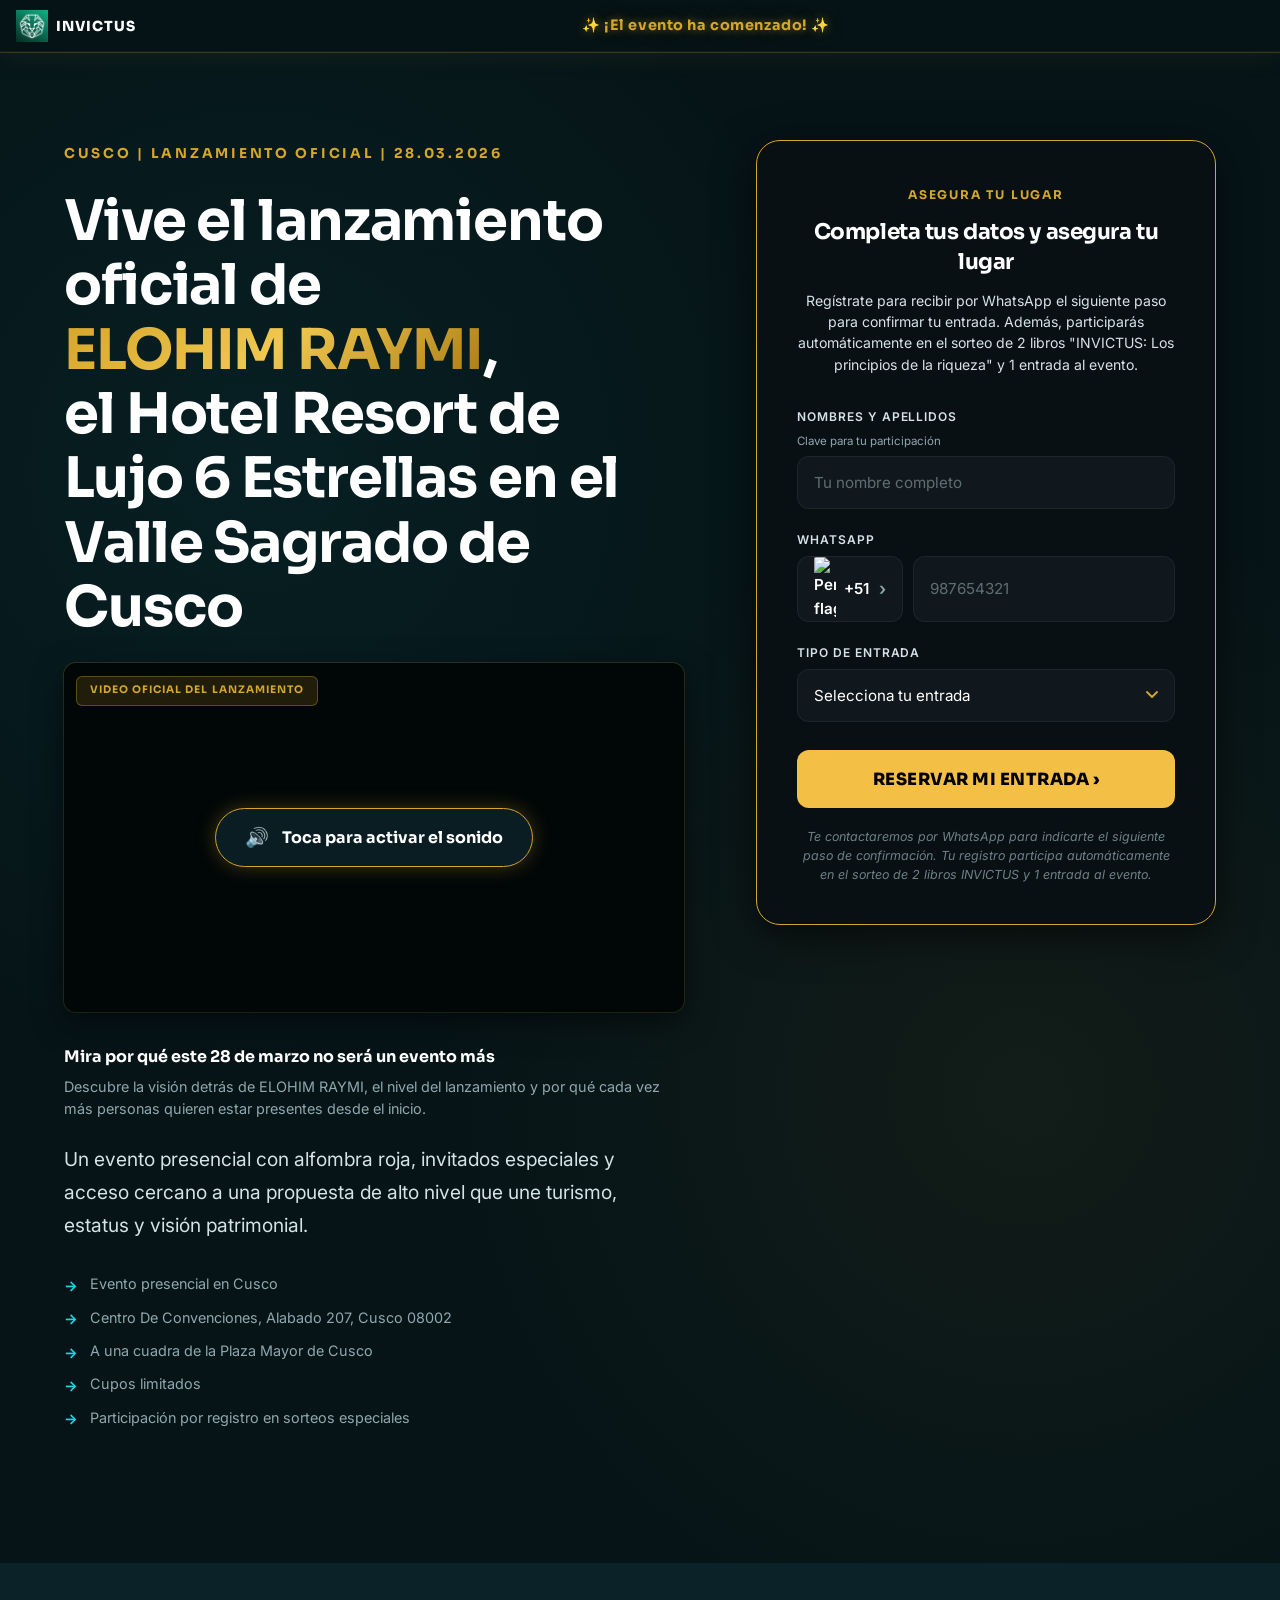
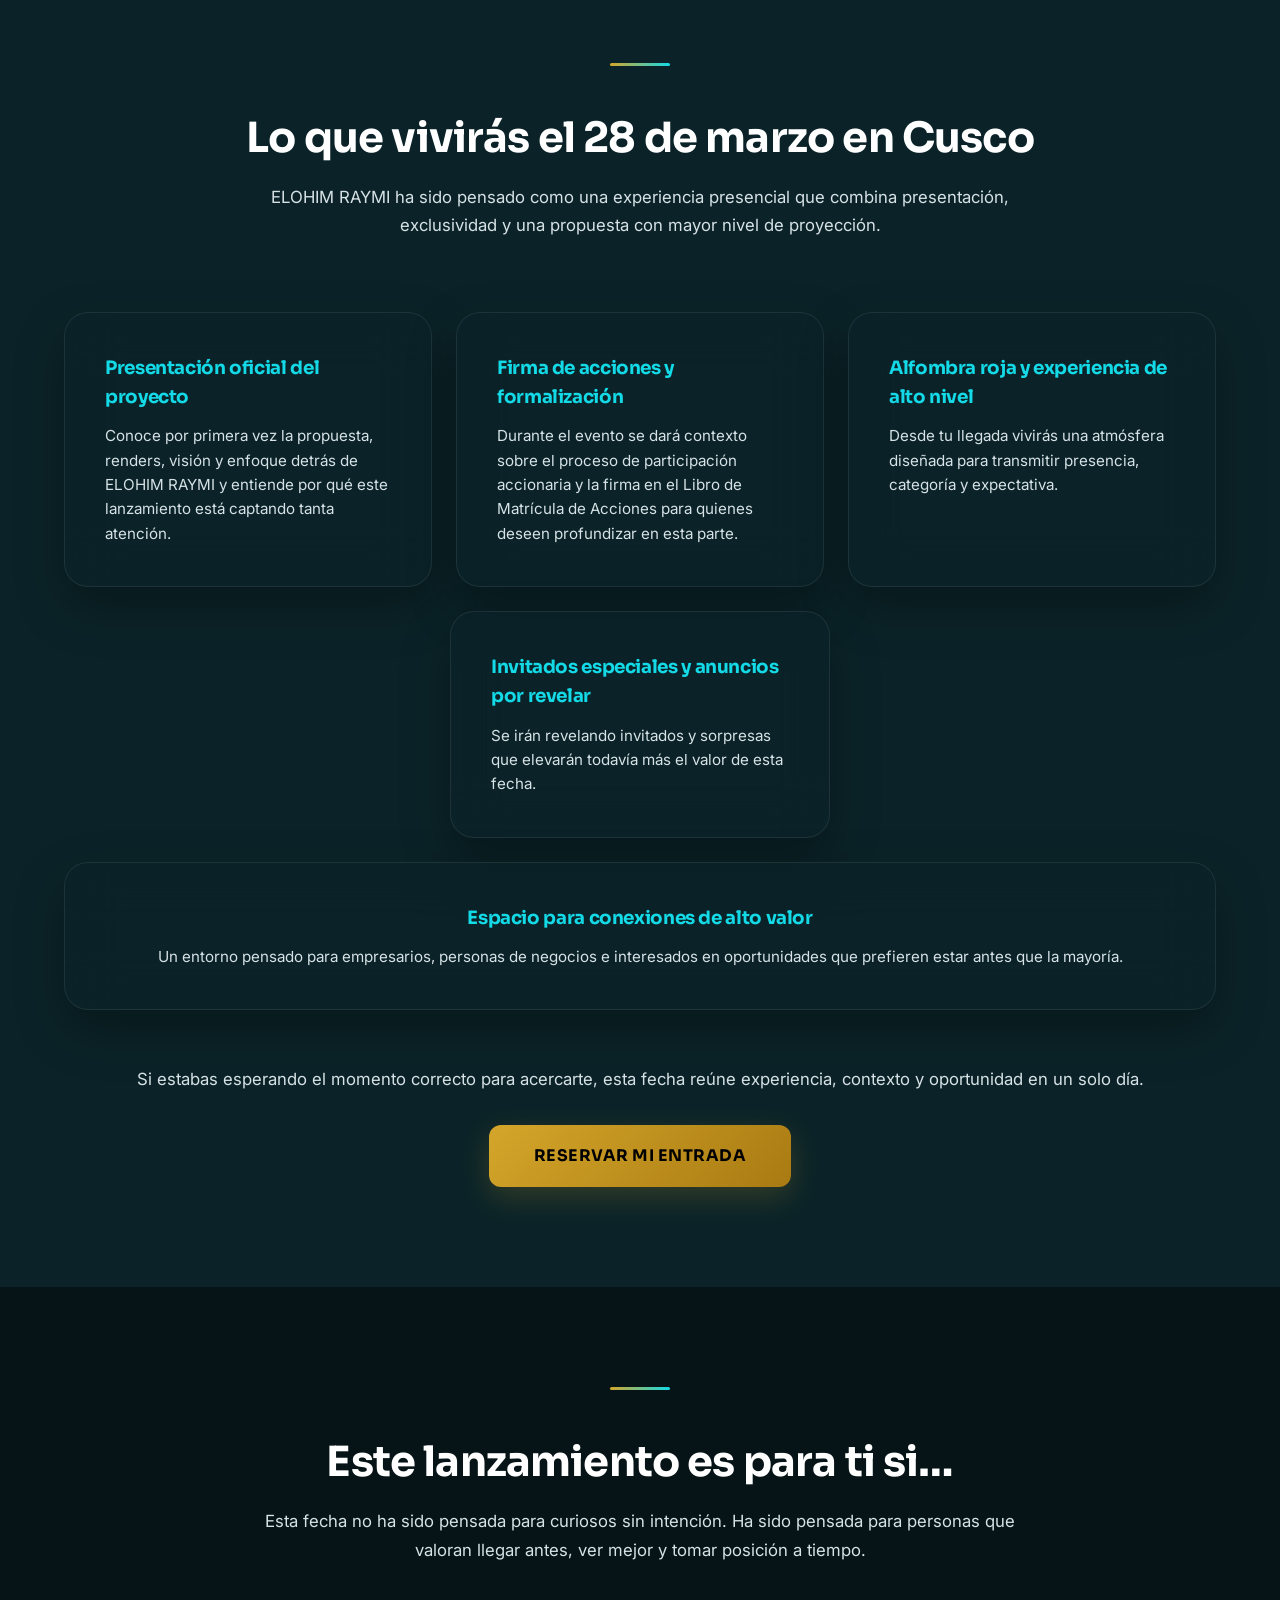
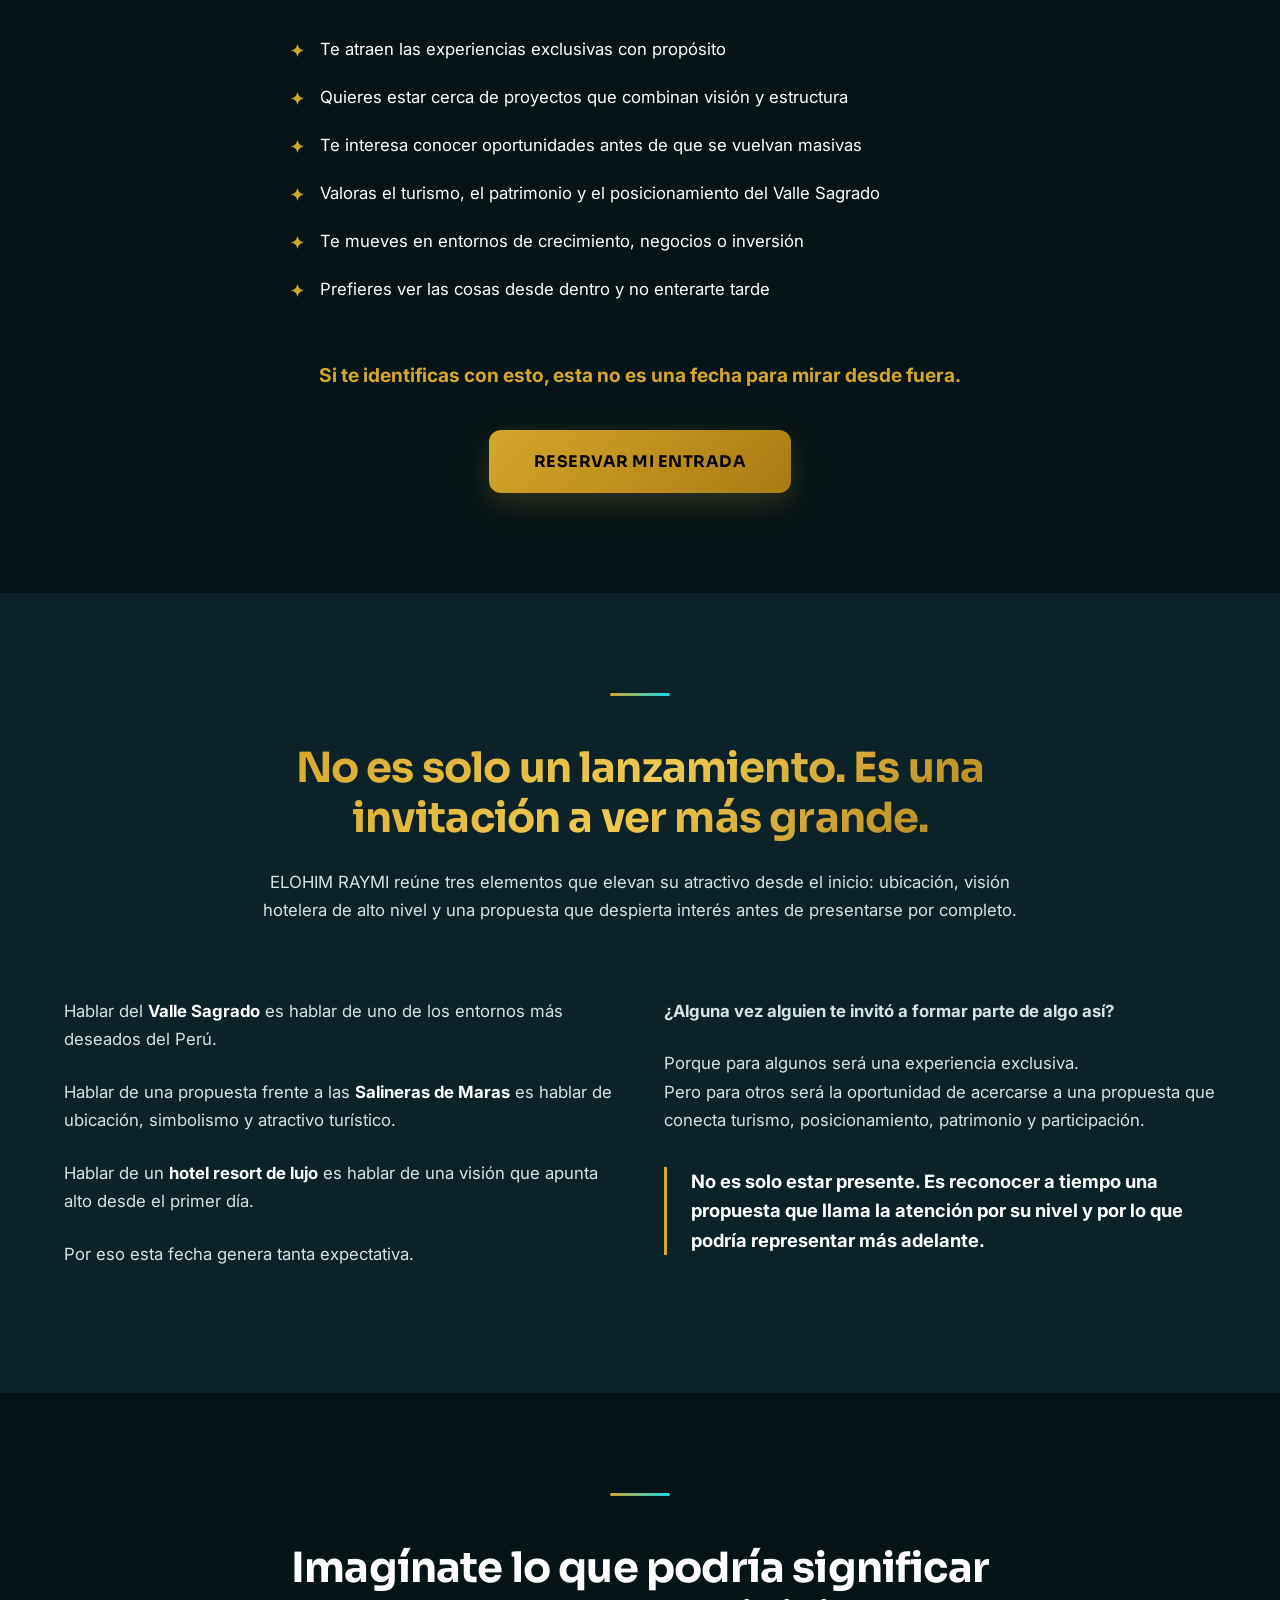
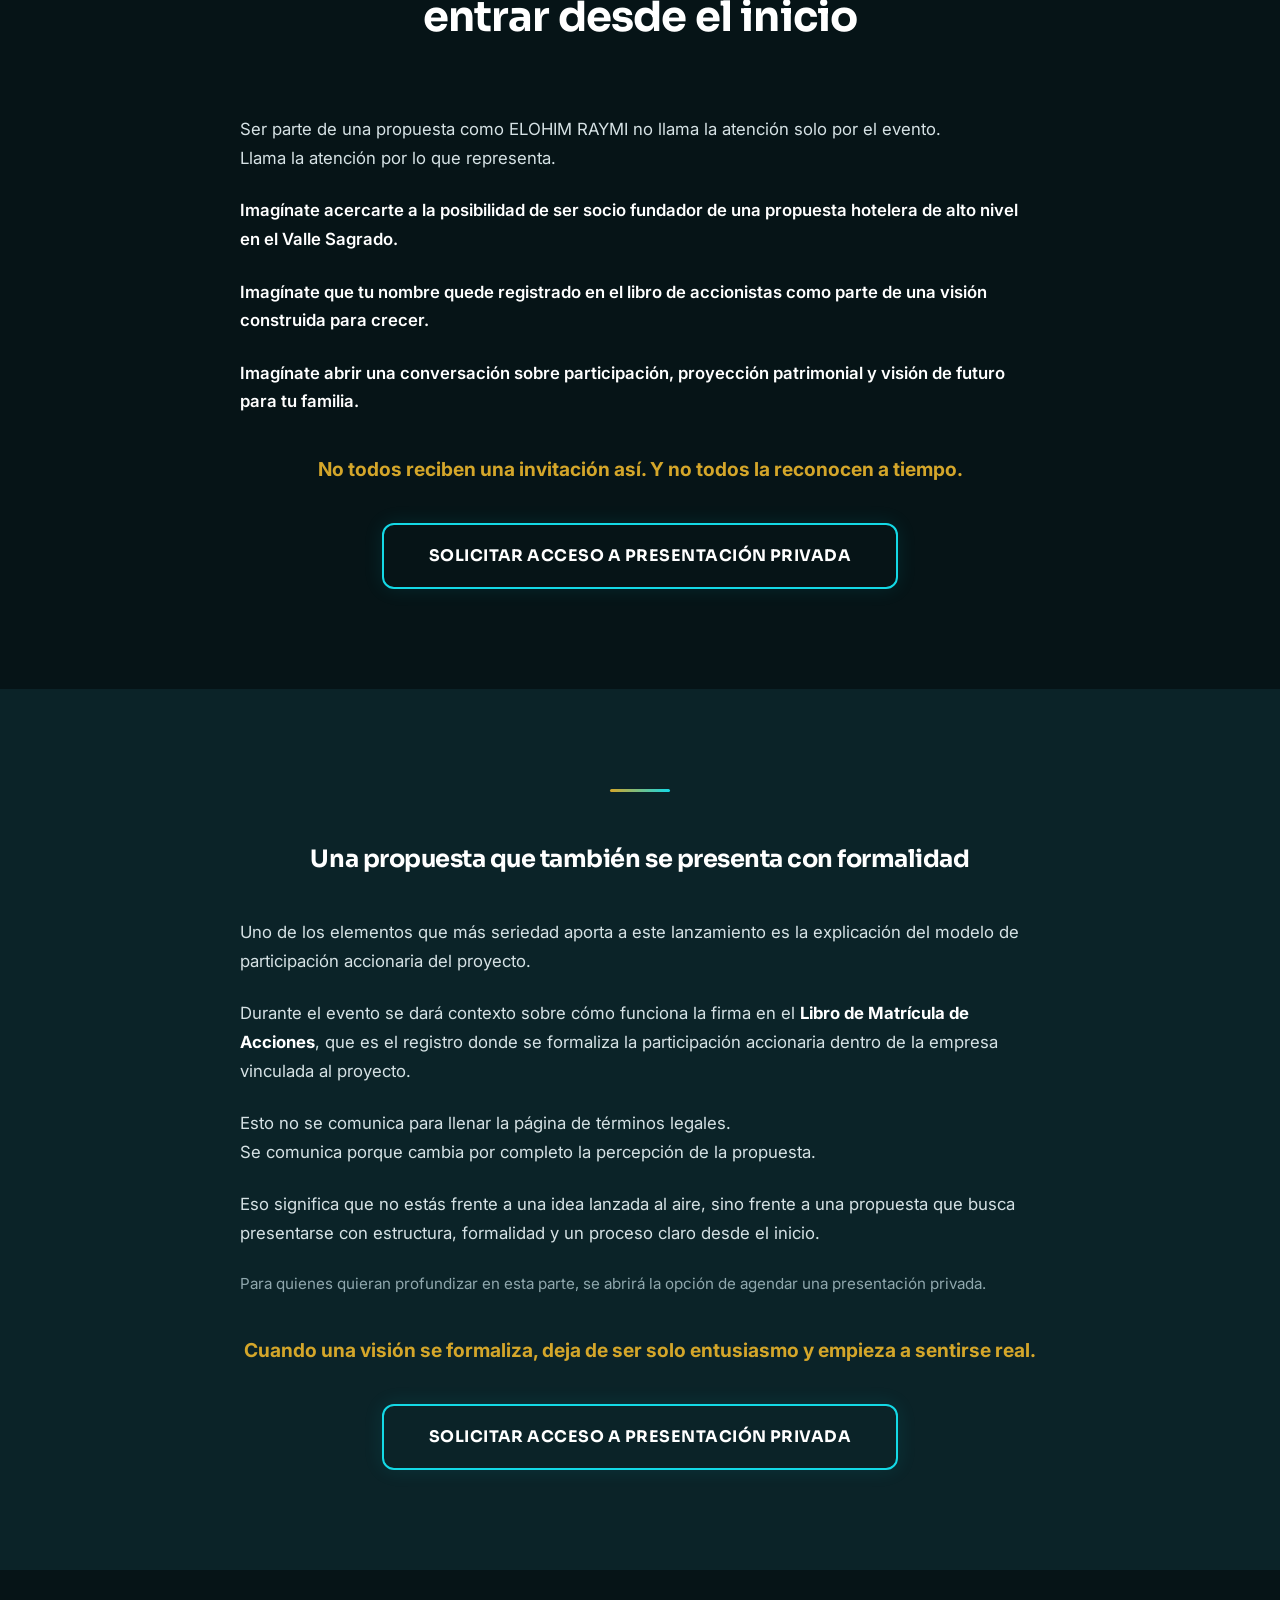
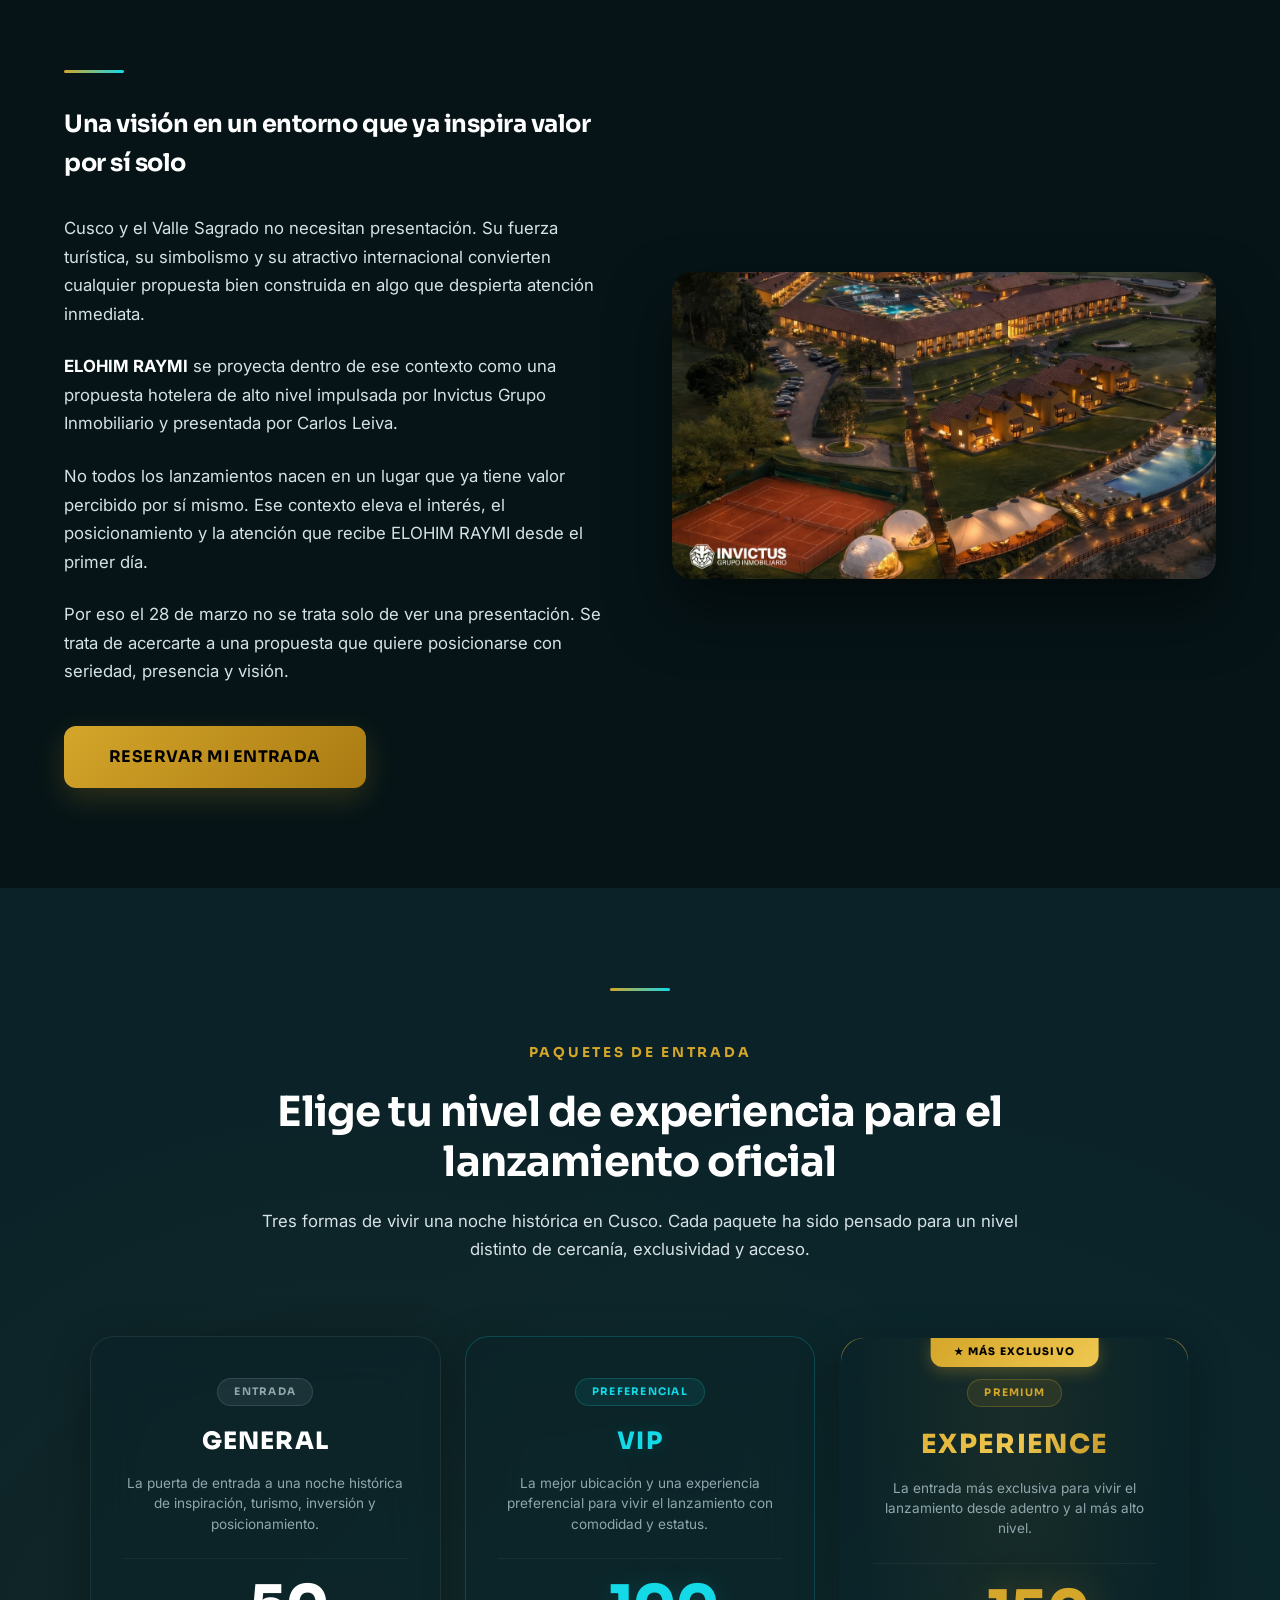
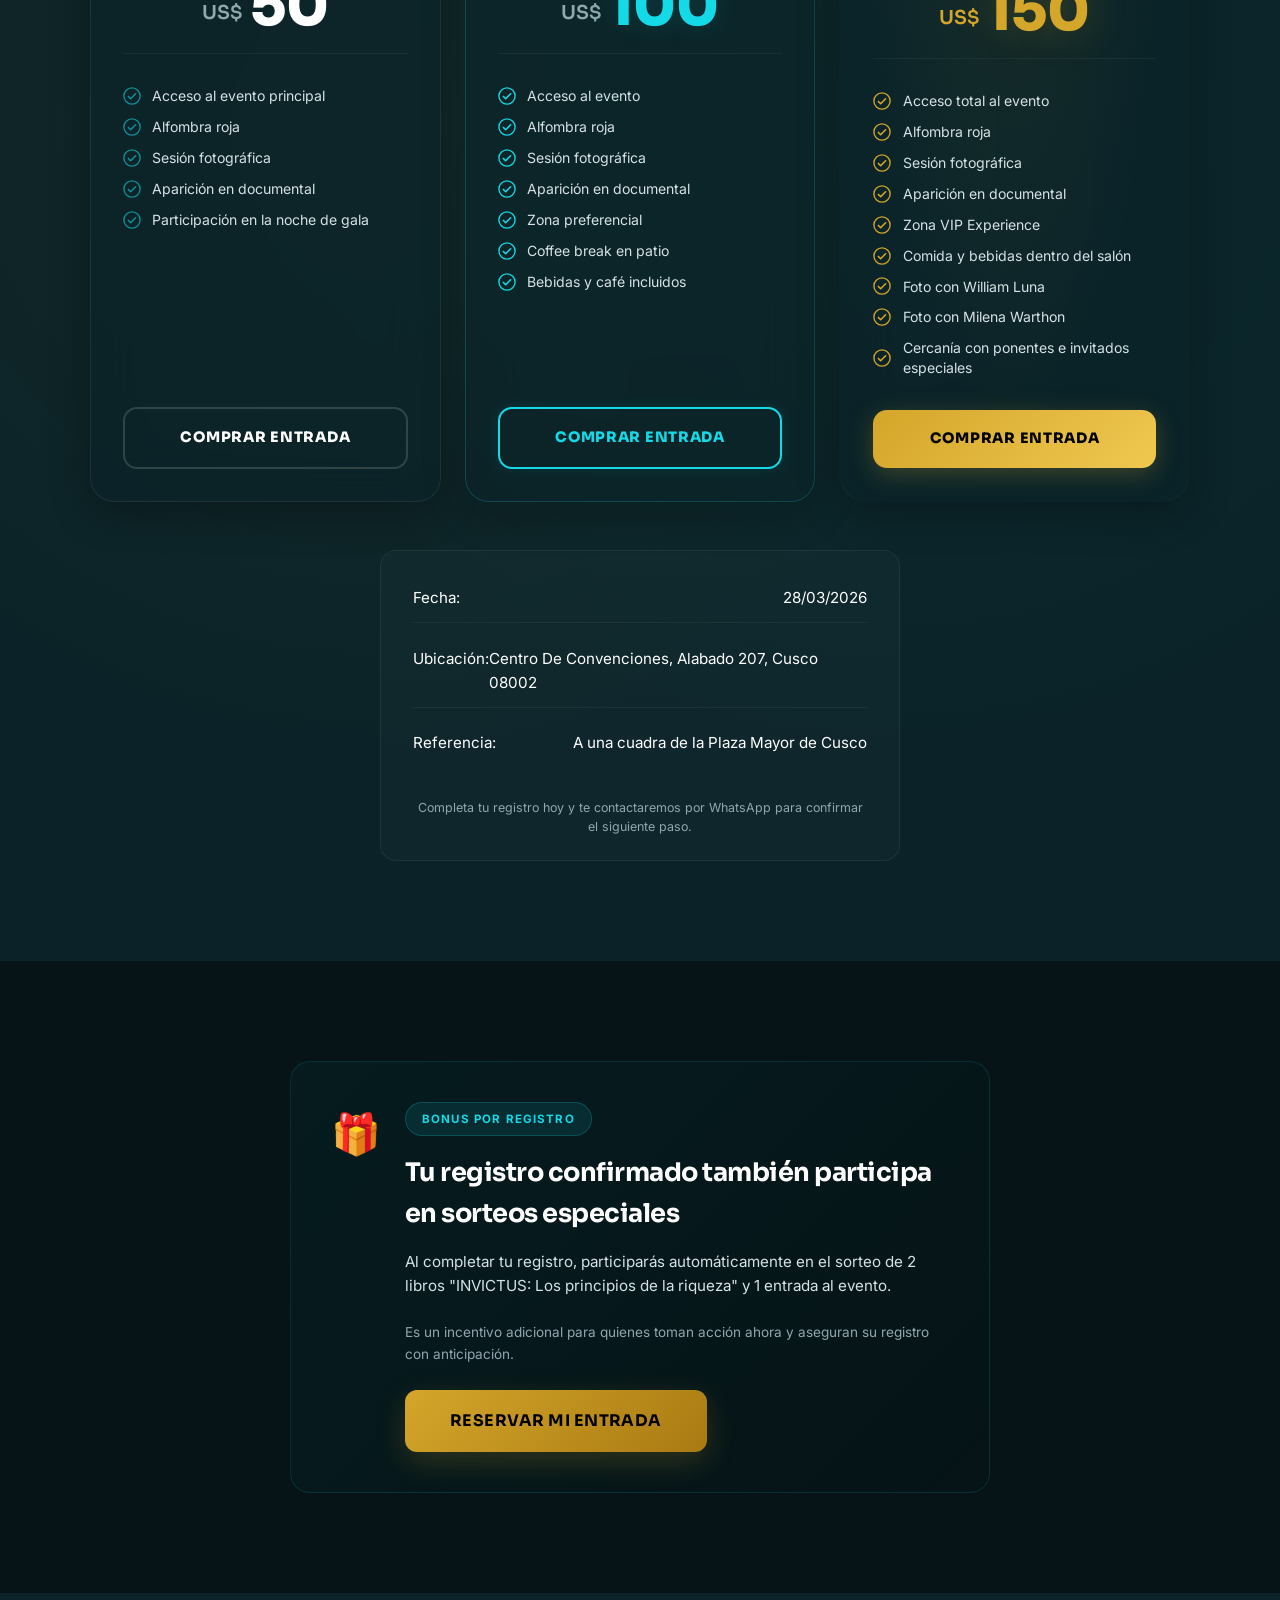
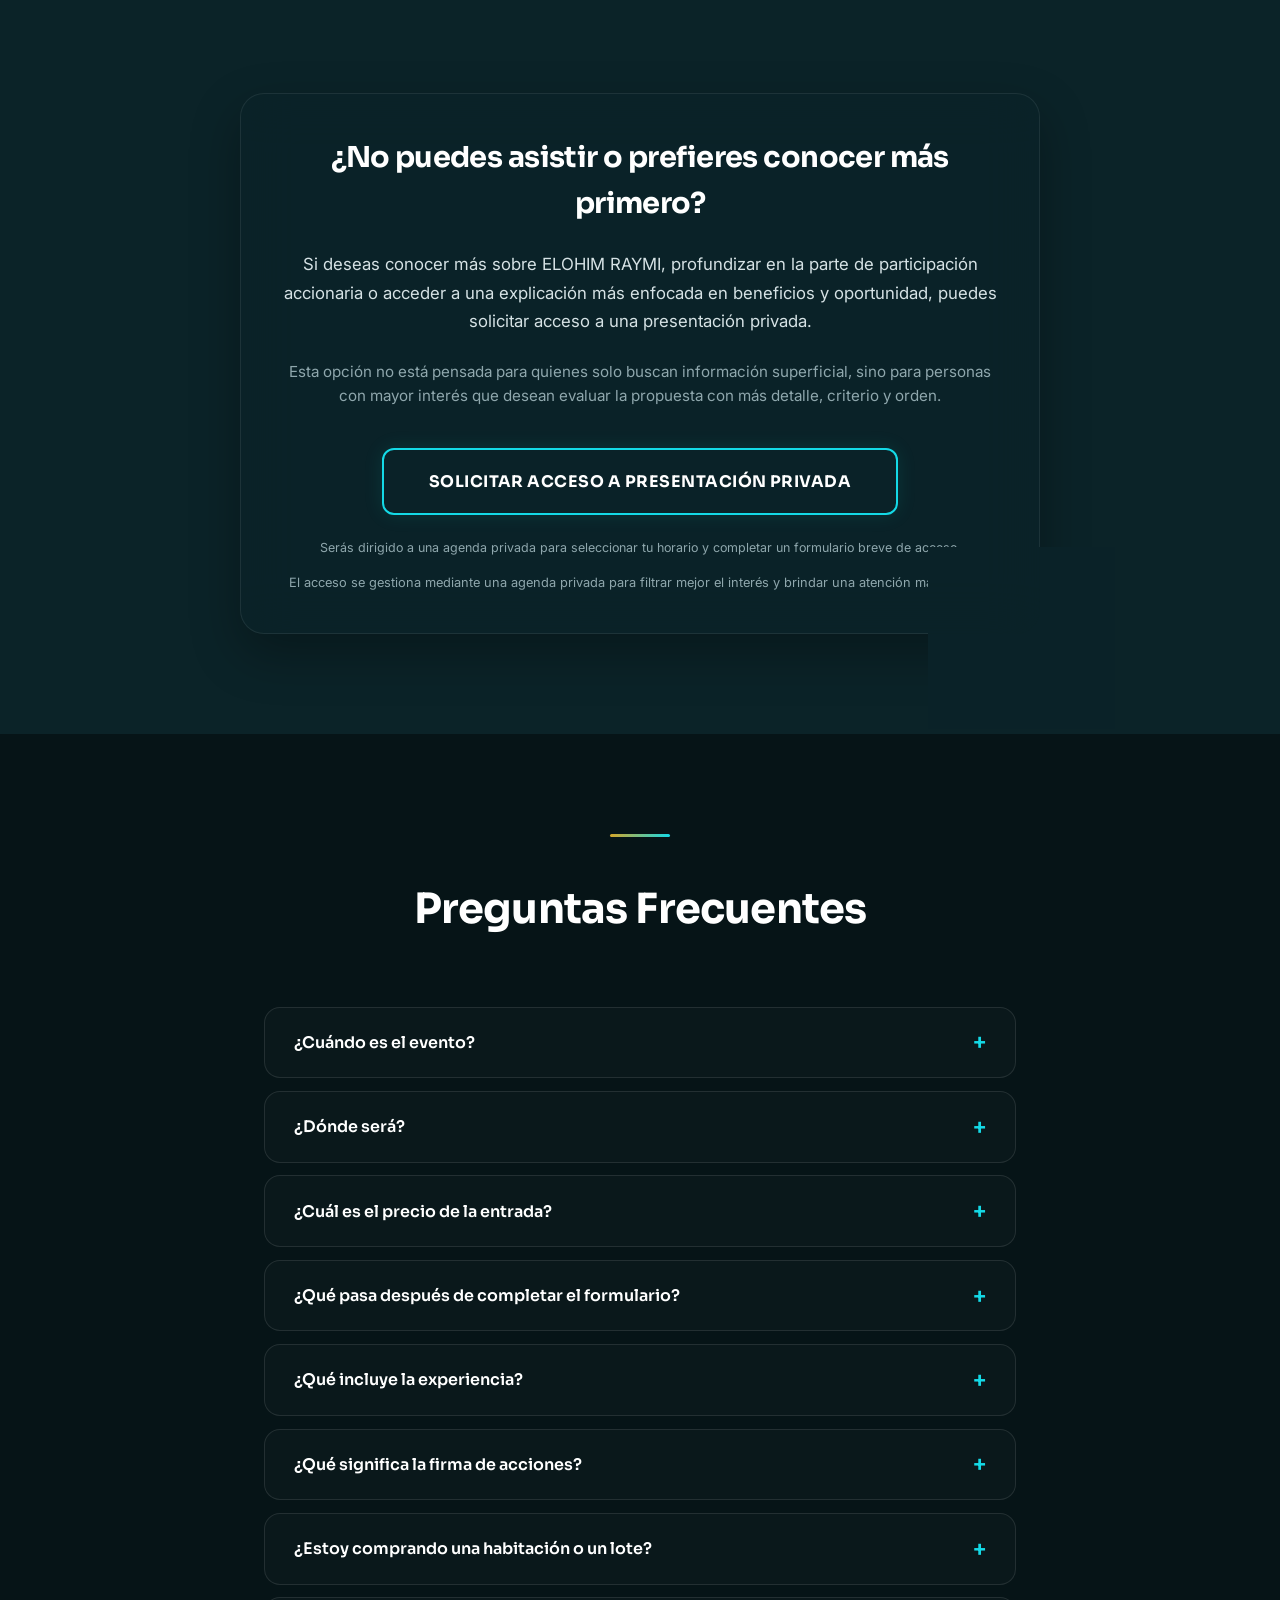
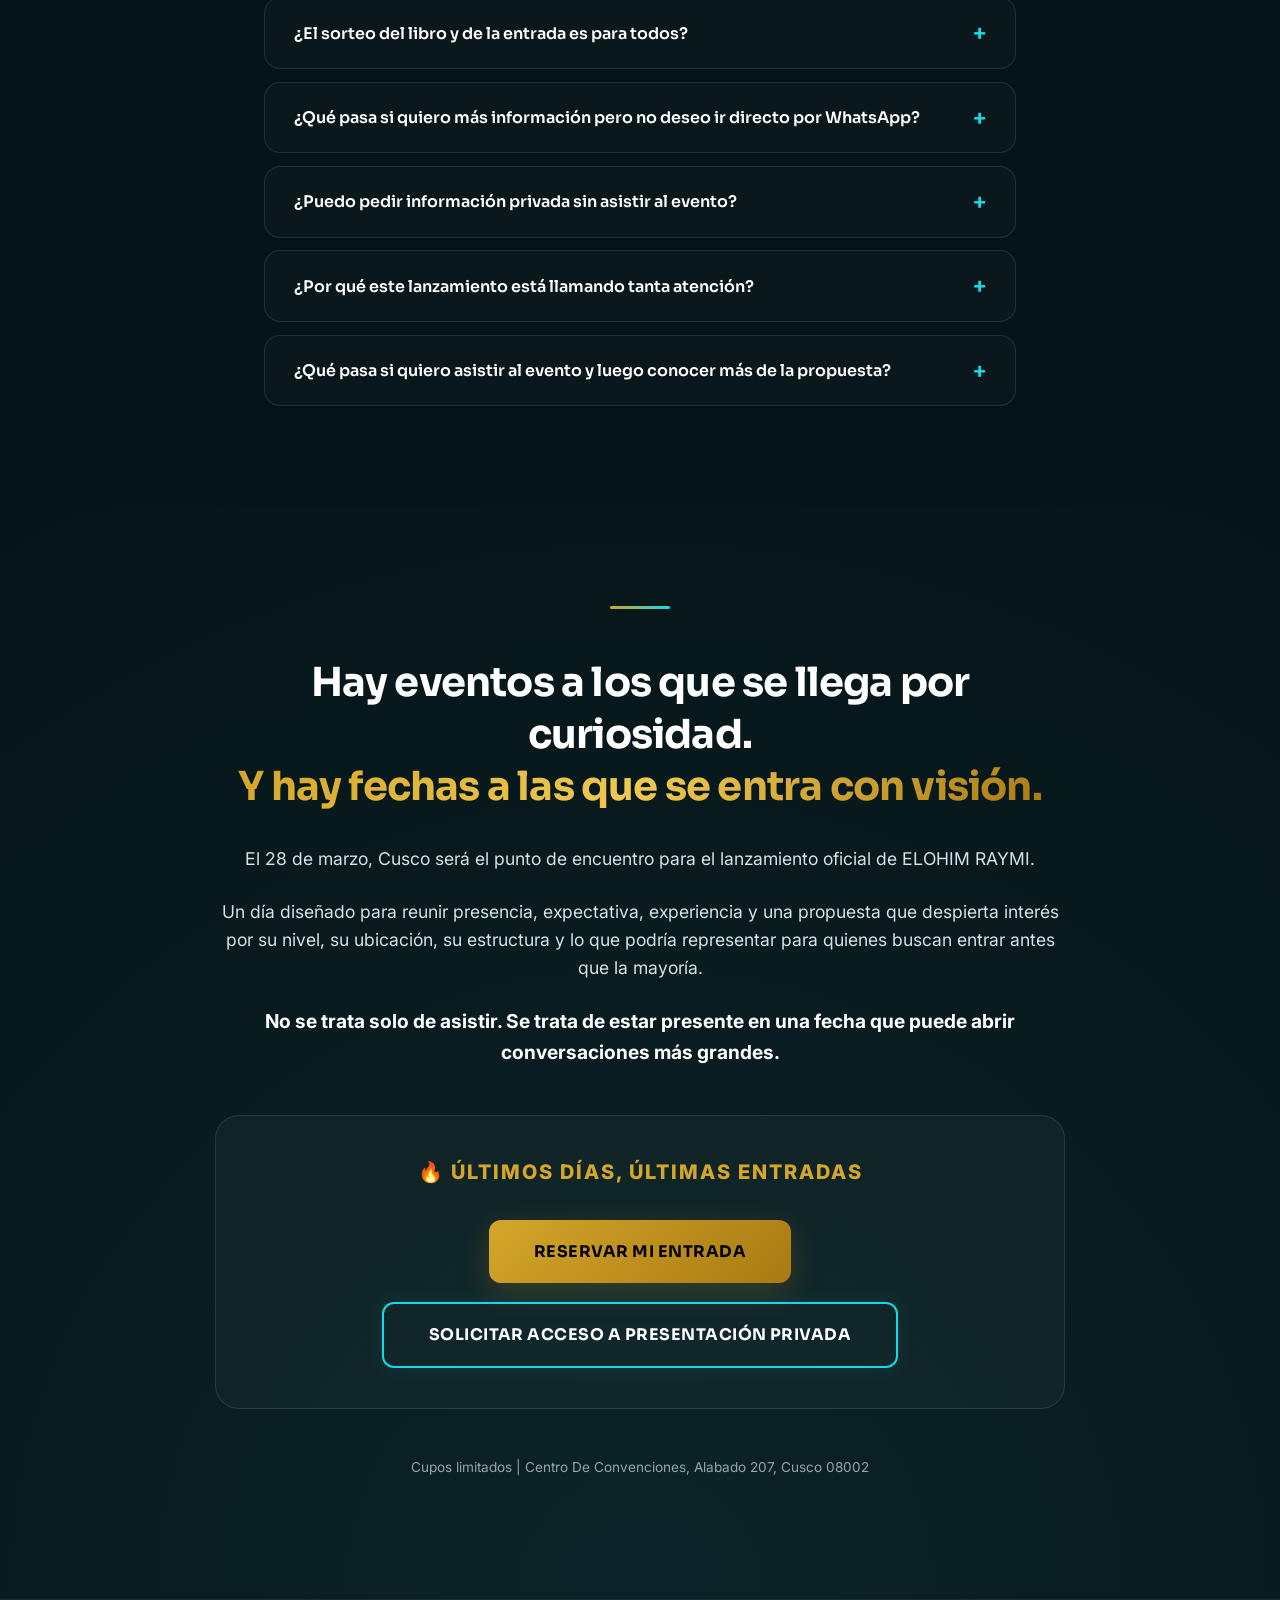
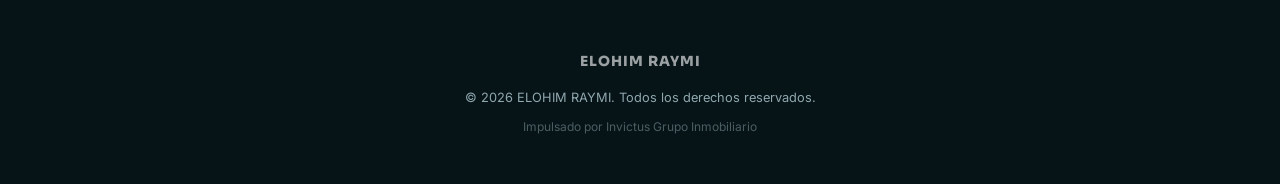
==== commit 660c5567: "Actualización: precios modificados y mensaje de urgencia 'últimas entradas'" ====
--- a/index.html
+++ b/index.html
@@ -560,7 +560,7 @@
                             <span>+</span>
                         </button>
                         <div class="faq-content">
-                            <p style="padding-bottom: 1.5rem;">El último lote de lanzamiento tiene un valor de S/250, disponible hasta el 25/03 o hasta agotar los cupos de esta etapa. Luego la entrada sube a S/400.</p>
+                            <p style="padding-bottom: 1.5rem;">Los precios de las entradas varían según la categoría seleccionada (General, VIP o Experience). Puedes ver los detalles y beneficios de cada una en la sección de paquetes de esta misma página.</p>
                         </div>
                     </div>
                     <div class="faq-item" data-reveal>
@@ -663,13 +663,15 @@
                         <p style="font-size: 1.2rem; font-weight: 700; color: var(--text-primary);">No se trata solo de asistir. Se trata de estar presente en una fecha que puede abrir conversaciones más grandes.</p>
                     </div>
                     <div class="cierre-cta-box">
-                        <p class="precio-line">Último lote de lanzamiento a <span class="text-gold" style="font-weight: 800;">S/250</span>.<br><span style="font-size: 0.9rem; opacity: 0.7;">Disponible hasta el 25/03 o hasta agotar los cupos de esta etapa.<br>Luego la entrada sube a S/400.</span></p>
+                        <p class="precio-line text-gold" style="font-weight: 800; text-transform: uppercase; letter-spacing: 0.1em; margin-bottom: 2rem;">
+                            🔥 Últimos días, últimas entradas
+                        </p>
                         <div class="cta-group">
                             <a href="#registro" class="btn btn-primary">RESERVAR MI ENTRADA</a>
                             <a href="#" class="btn btn-secondary" onclick="openPrivateModal(event)">SOLICITAR ACCESO A PRESENTACIÓN PRIVADA</a>
                         </div>
                     </div>
-                    <p class="microcopy-final">Cupos limitados | Último lote hasta el 25/03 o agotar cupos | Centro De Convenciones, Alabado 207, Cusco 08002</p>
+                    <p class="microcopy-final">Cupos limitados | Centro De Convenciones, Alabado 207, Cusco 08002</p>
                 </div>
             </div>
         </section>
--- a/styles.css
+++ b/styles.css
@@ -333,9 +333,10 @@
     box-shadow: 0 20px 50px rgba(0,0,0,0.3);
 }
 
-.glass-card:hover {
-    transform: translateY(-4px);
-    box-shadow: 0 25px 55px rgba(0,0,0,0.4), 0 0 30px rgba(20, 217, 230, 0.06);
+.glass-card:hover, .glass-card:active {
+    transform: translateY(-8px) scale(1.03);
+    box-shadow: 0 30px 60px rgba(0,0,0,0.5), 0 0 40px rgba(212, 166, 42, 0.1);
+    border-color: rgba(212, 166, 42, 0.3);
 }
 
 /* ===========================
@@ -757,9 +758,15 @@
    Experience Grid Cards
    =========================== */
 .experience-grid {
-    display: grid;
-    grid-template-columns: repeat(auto-fit, minmax(280px, 1fr));
+    display: flex;
+    flex-wrap: wrap;
+    justify-content: center;
     gap: 1.5rem;
+}
+
+.experience-grid .glass-card {
+    flex: 1 1 320px;
+    max-width: 380px;
 }
 
 .experience-grid .glass-card h3 {
@@ -774,8 +781,16 @@
     line-height: 1.6;
 }
 
+@media (max-width: 768px) {
+    .experience-grid .glass-card {
+        max-width: 100%;
+        flex: 1 1 100%;
+    }
+}
+
 .experience-grid .full-width-card {
-    grid-column: 1 / -1;
+    flex: 1 1 100%;
+    max-width: 100%;
     text-align: center;
 }
 
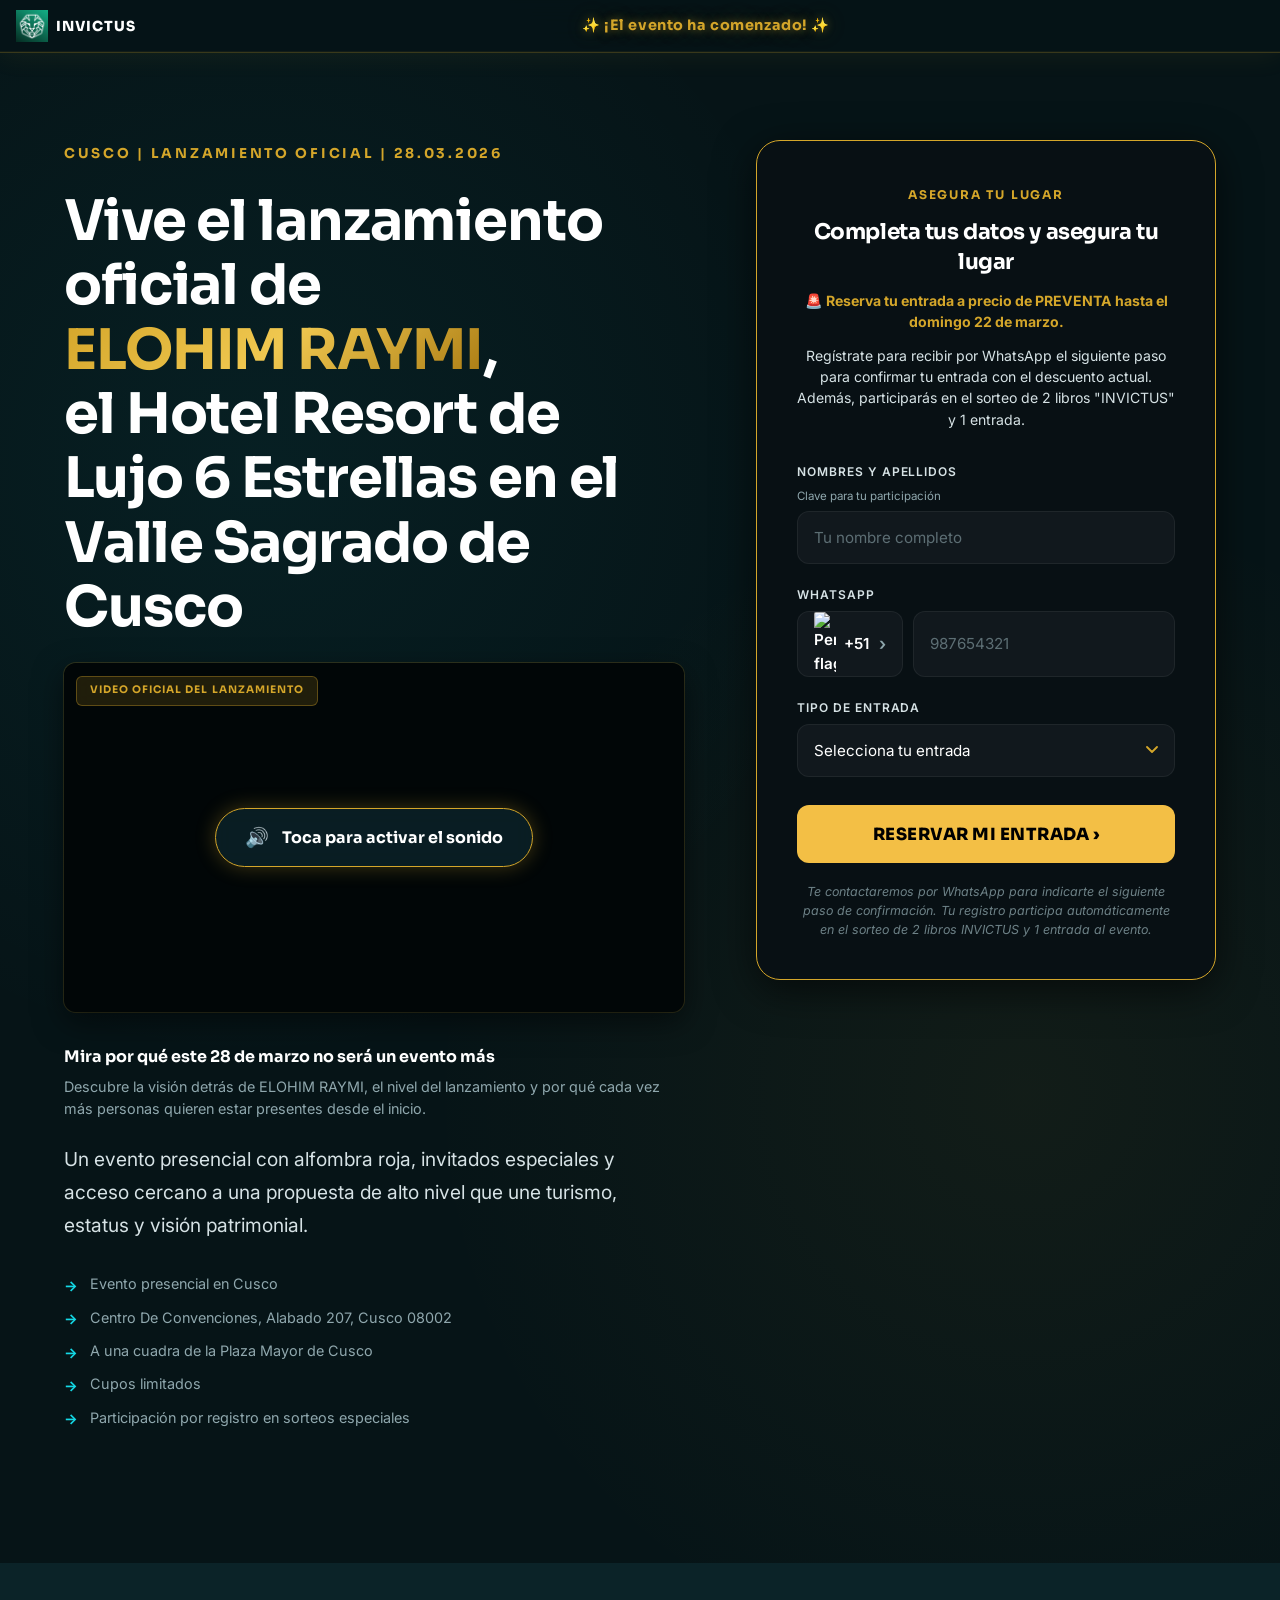
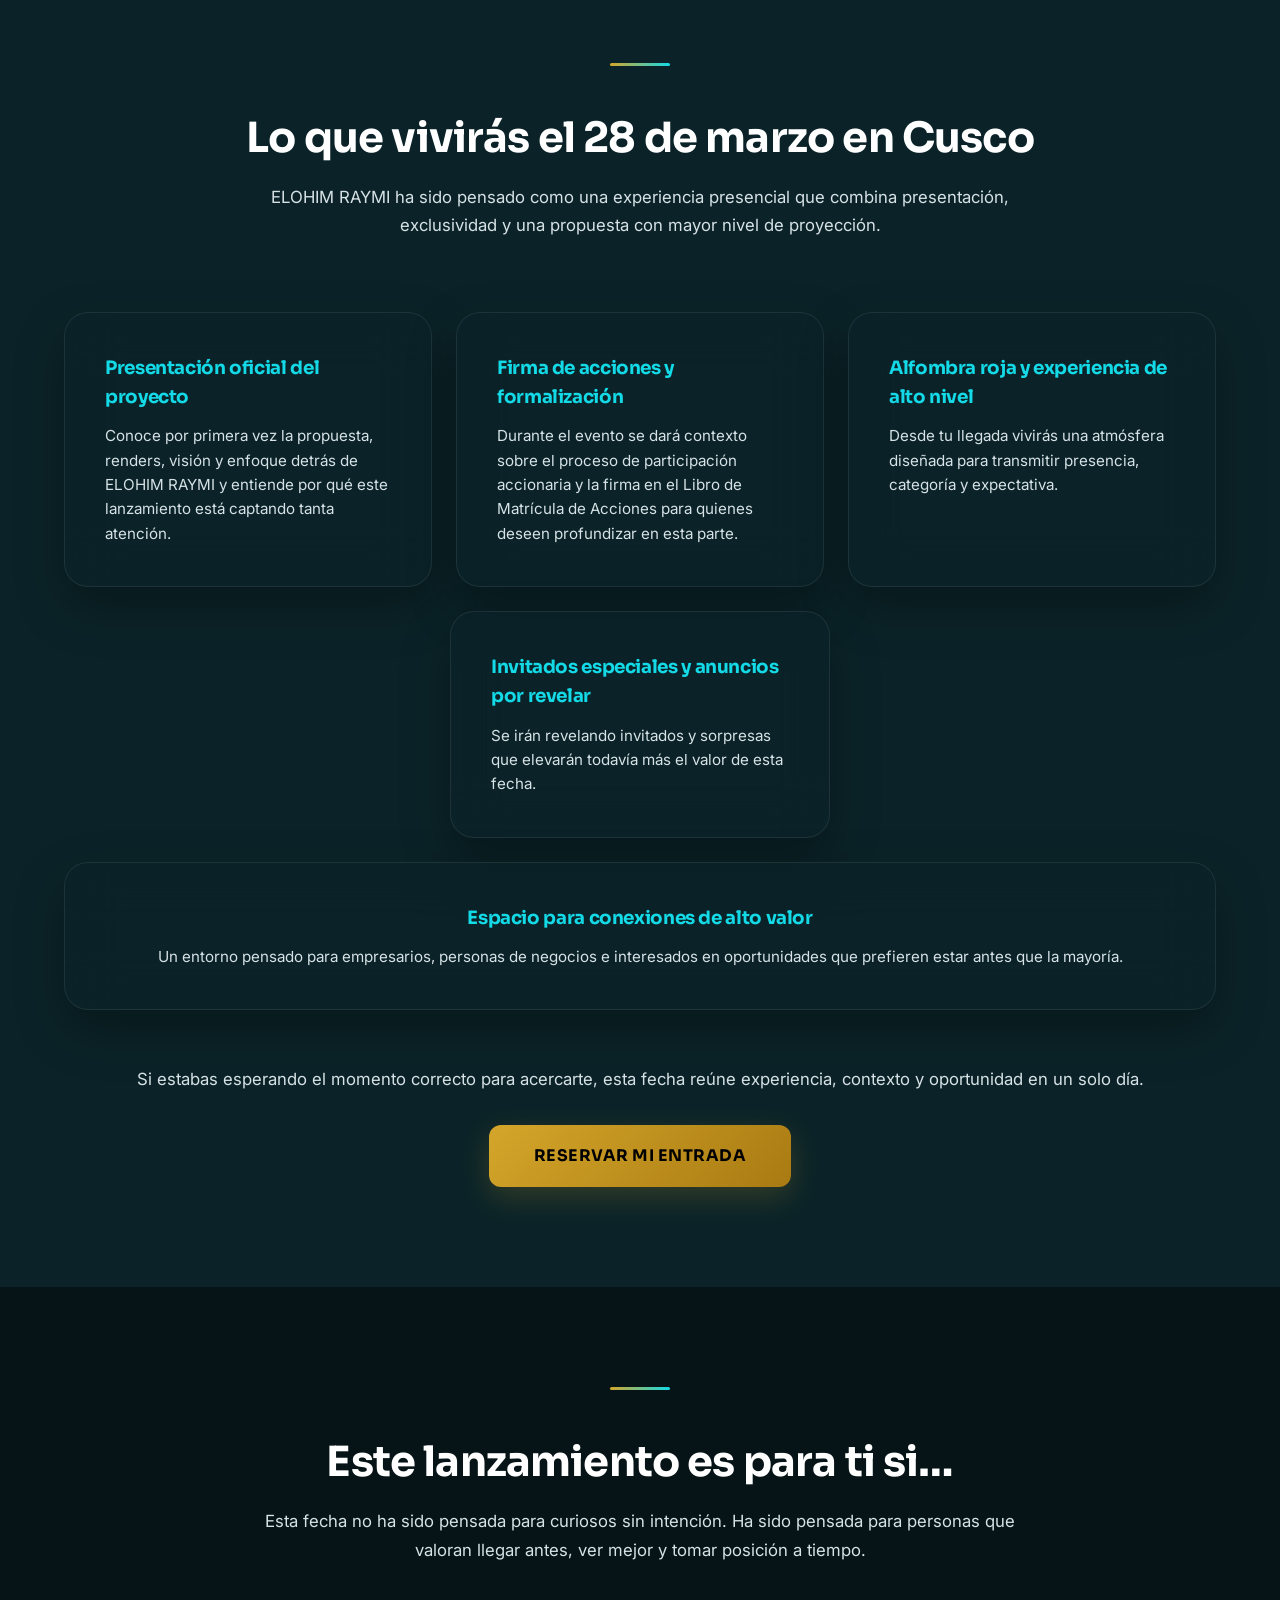
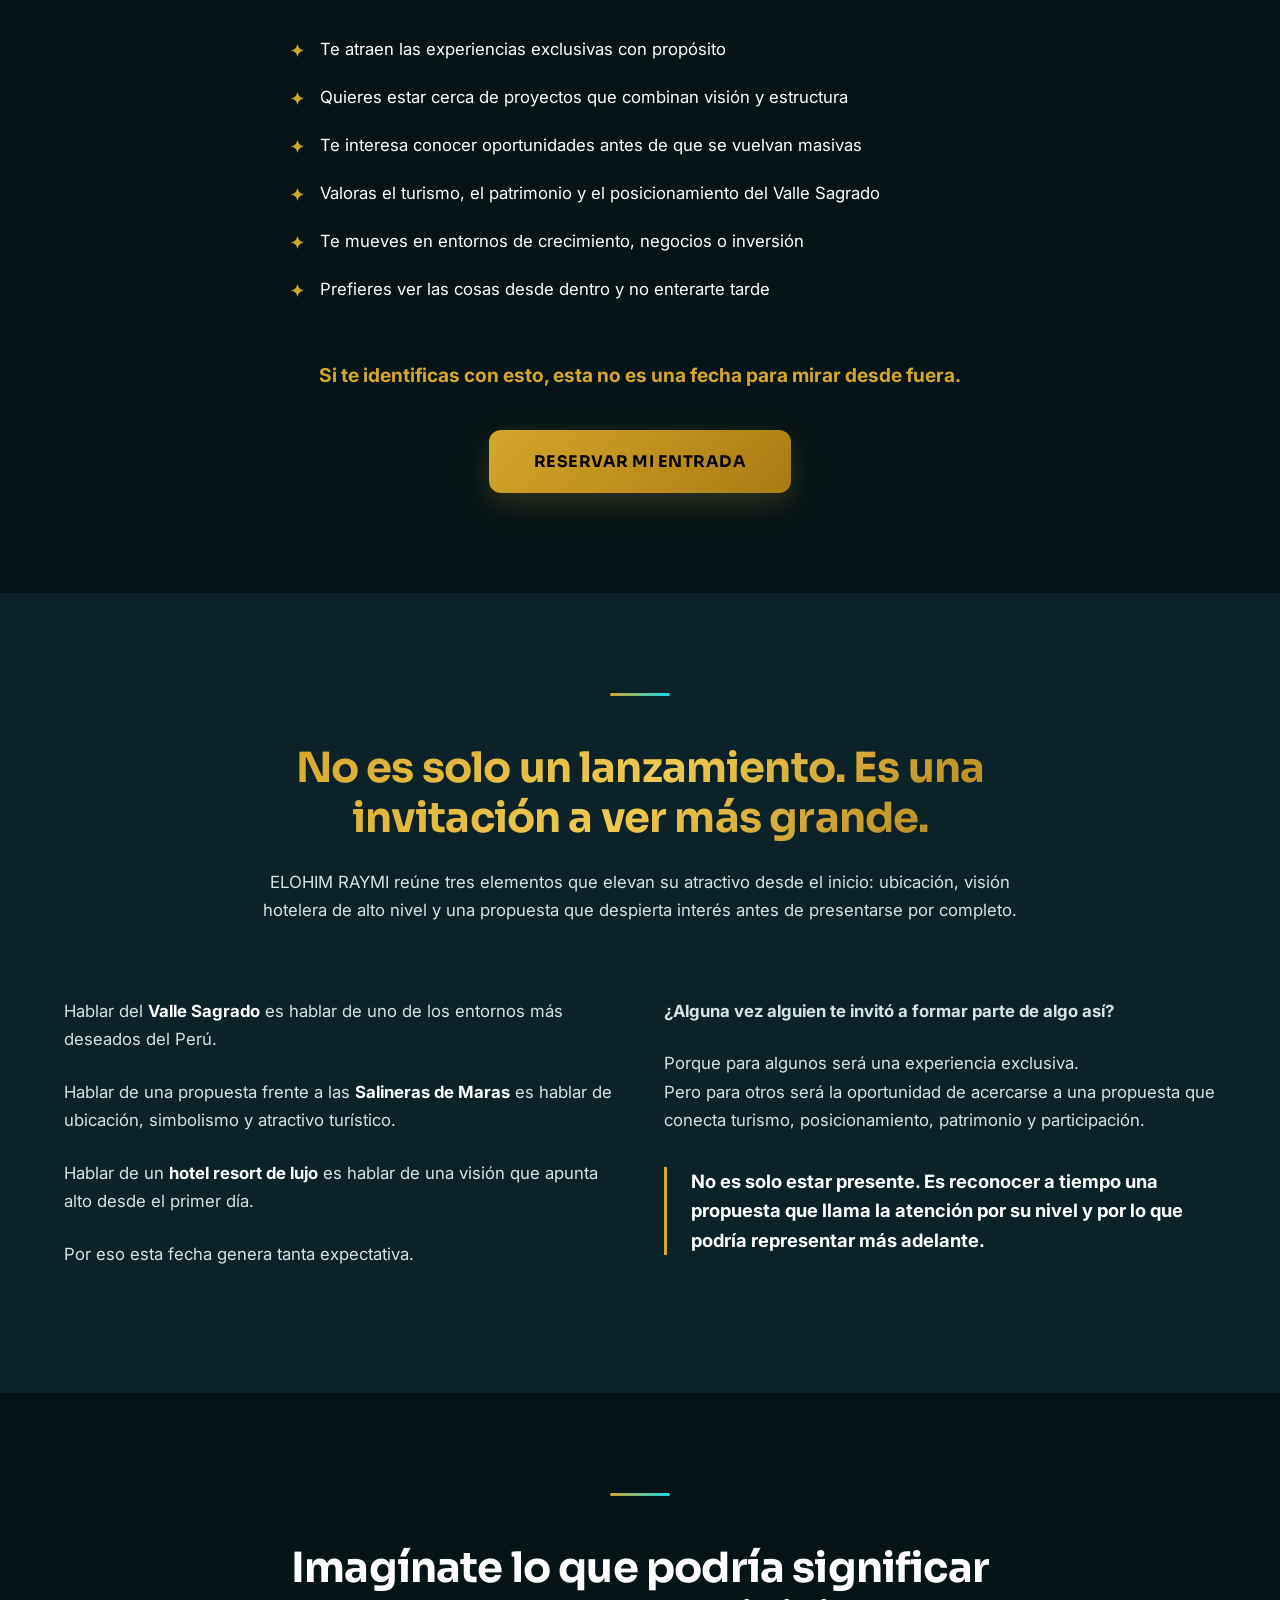
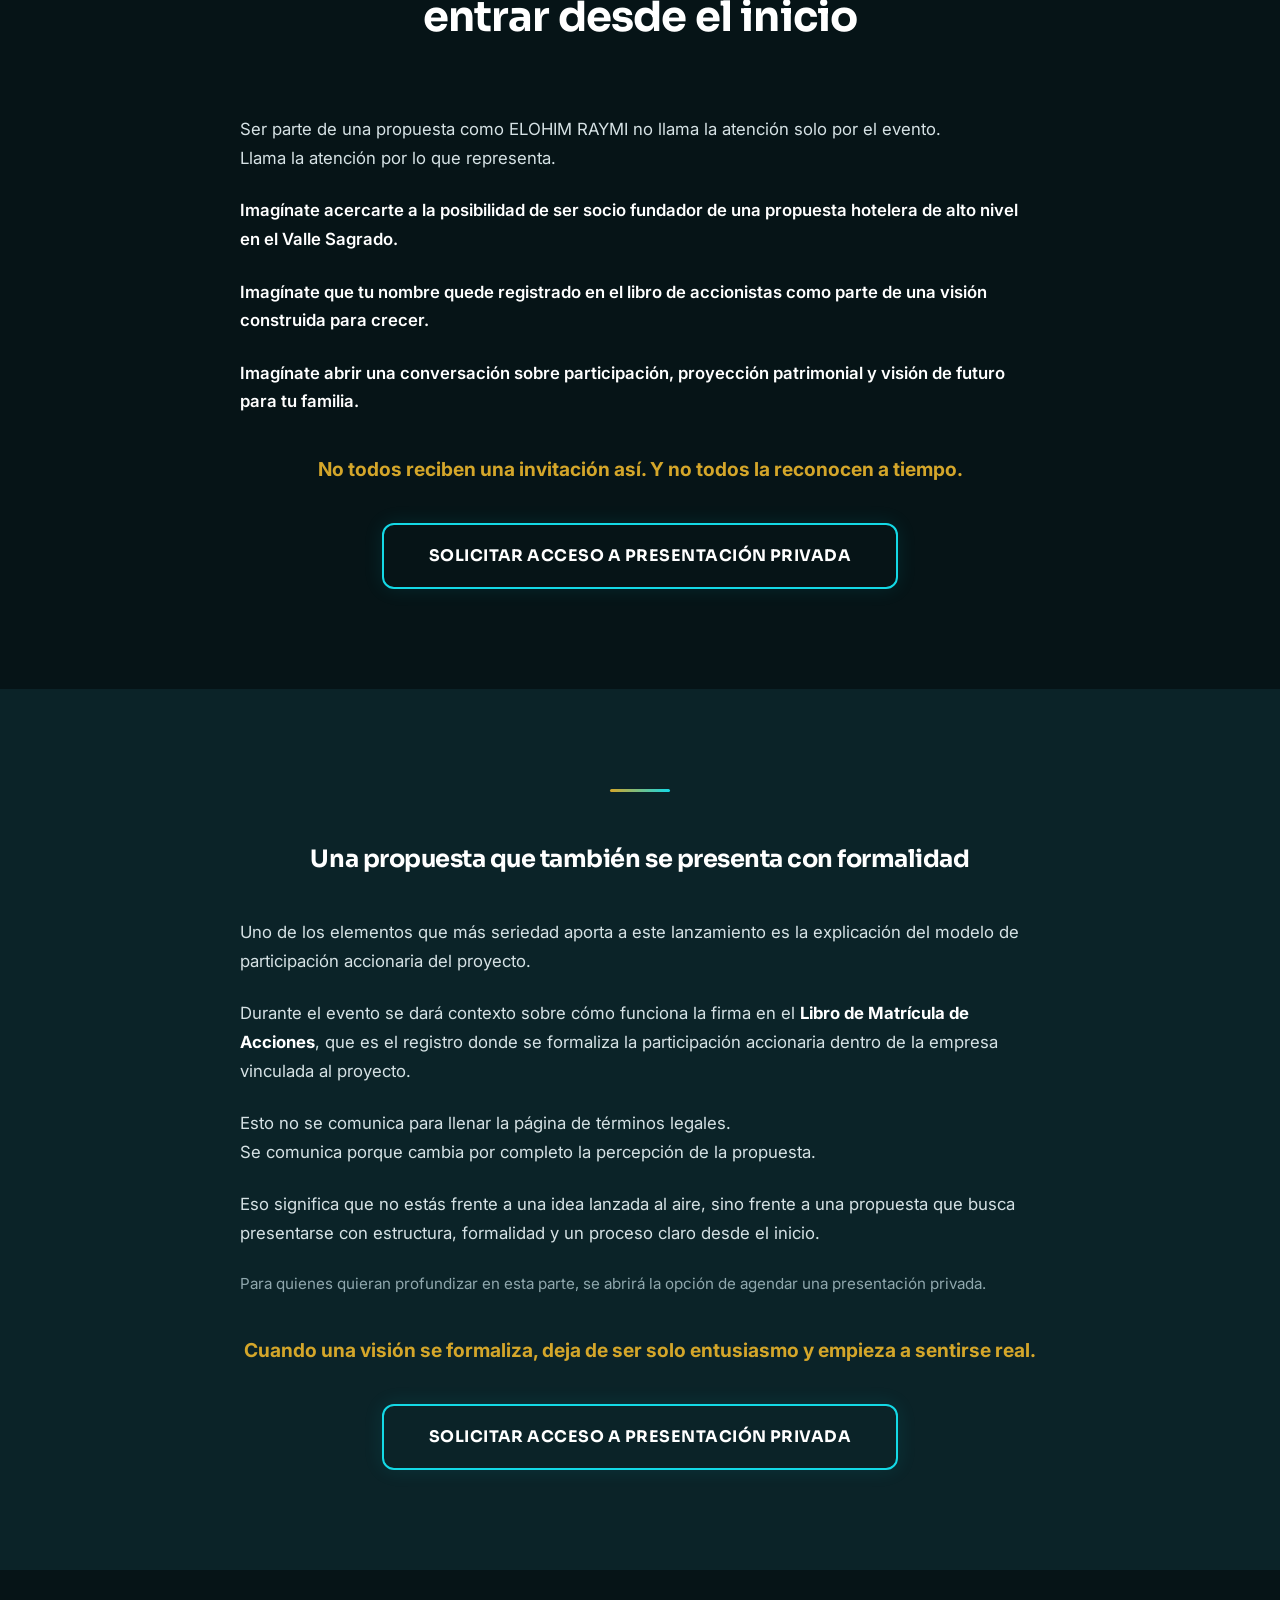
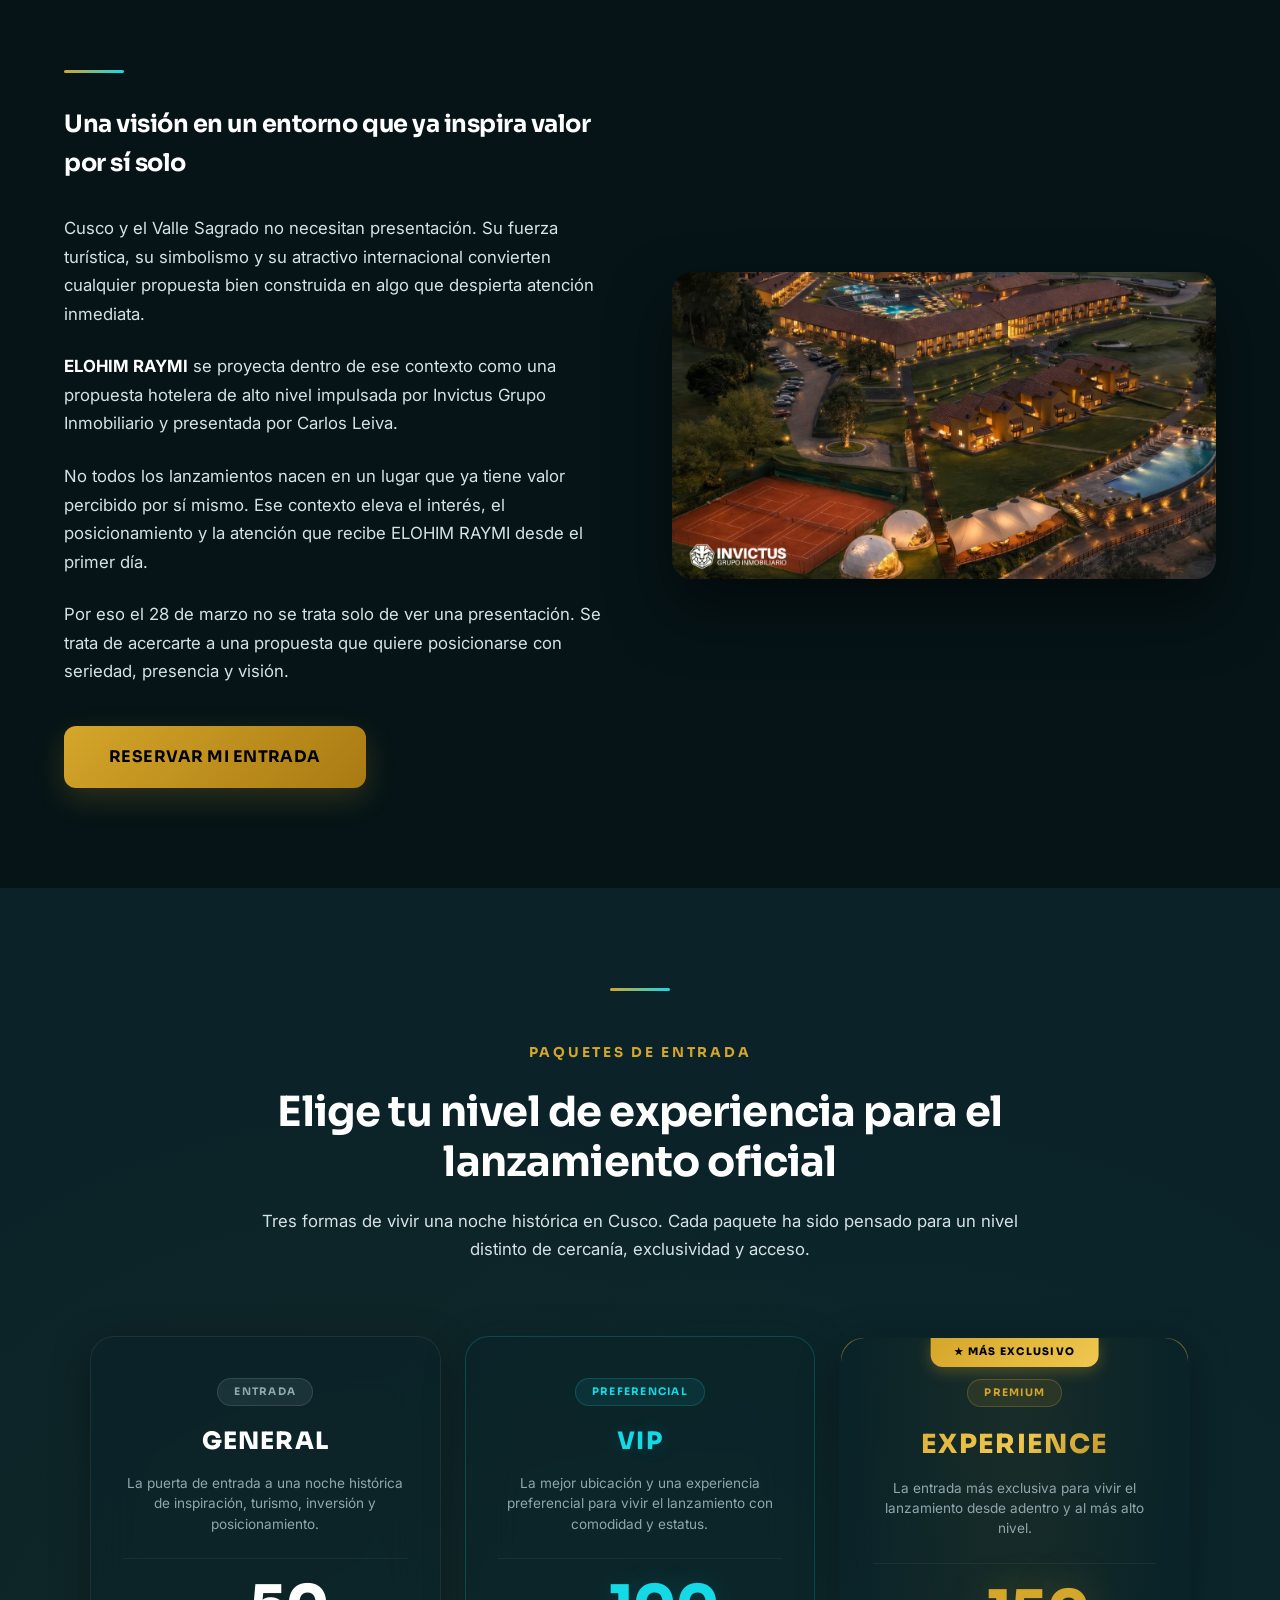
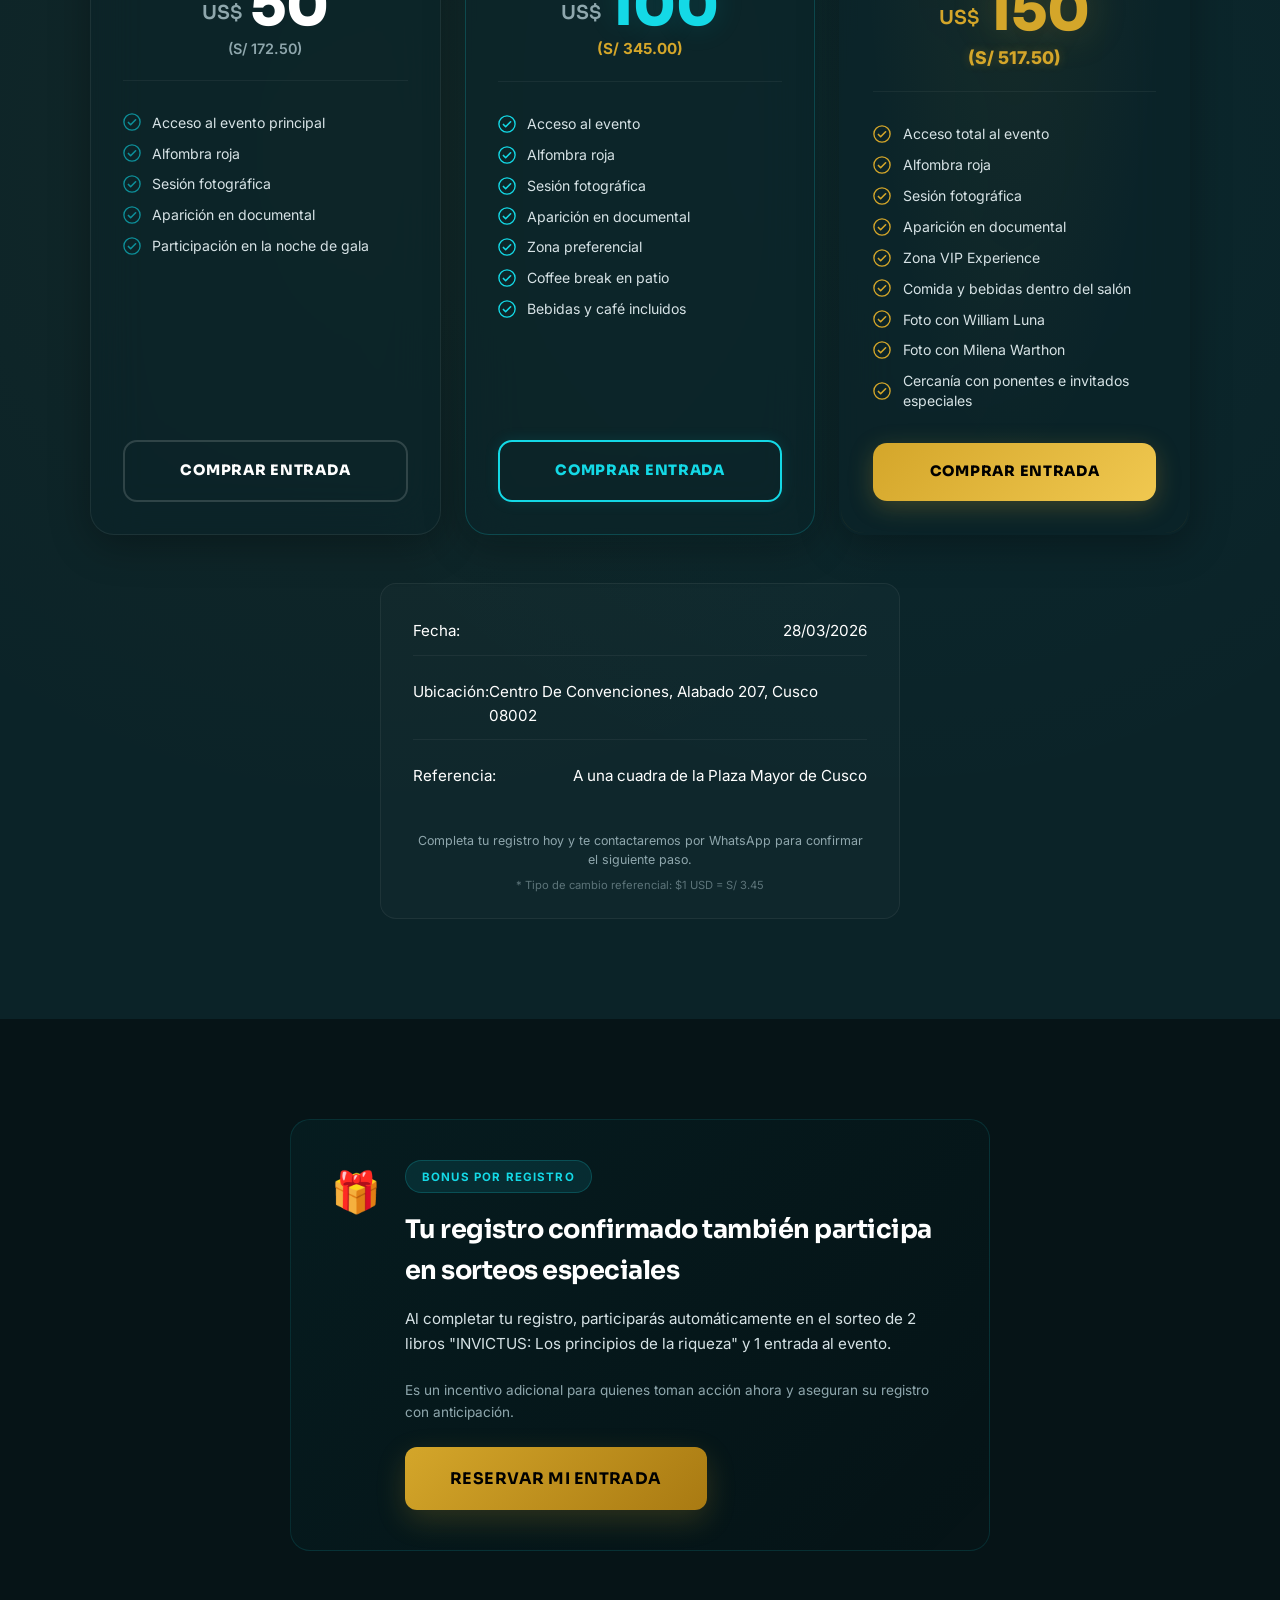
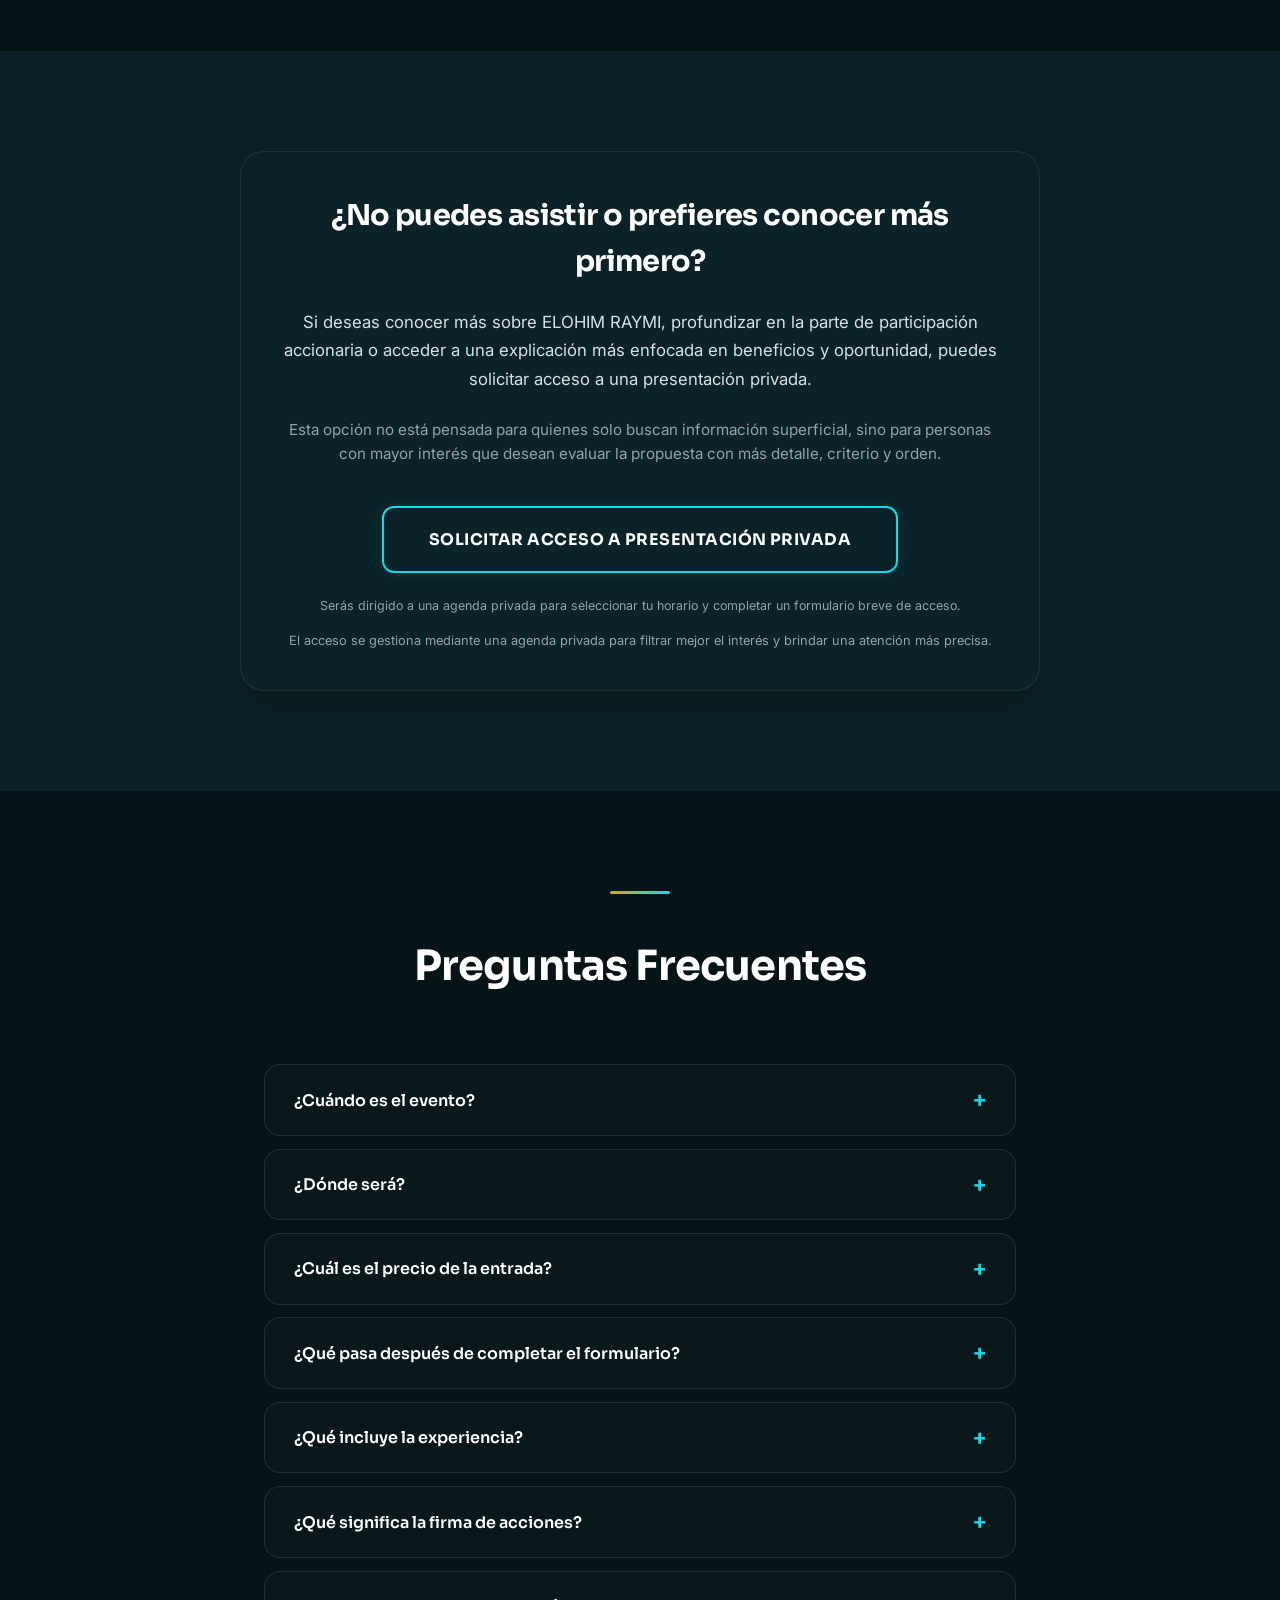
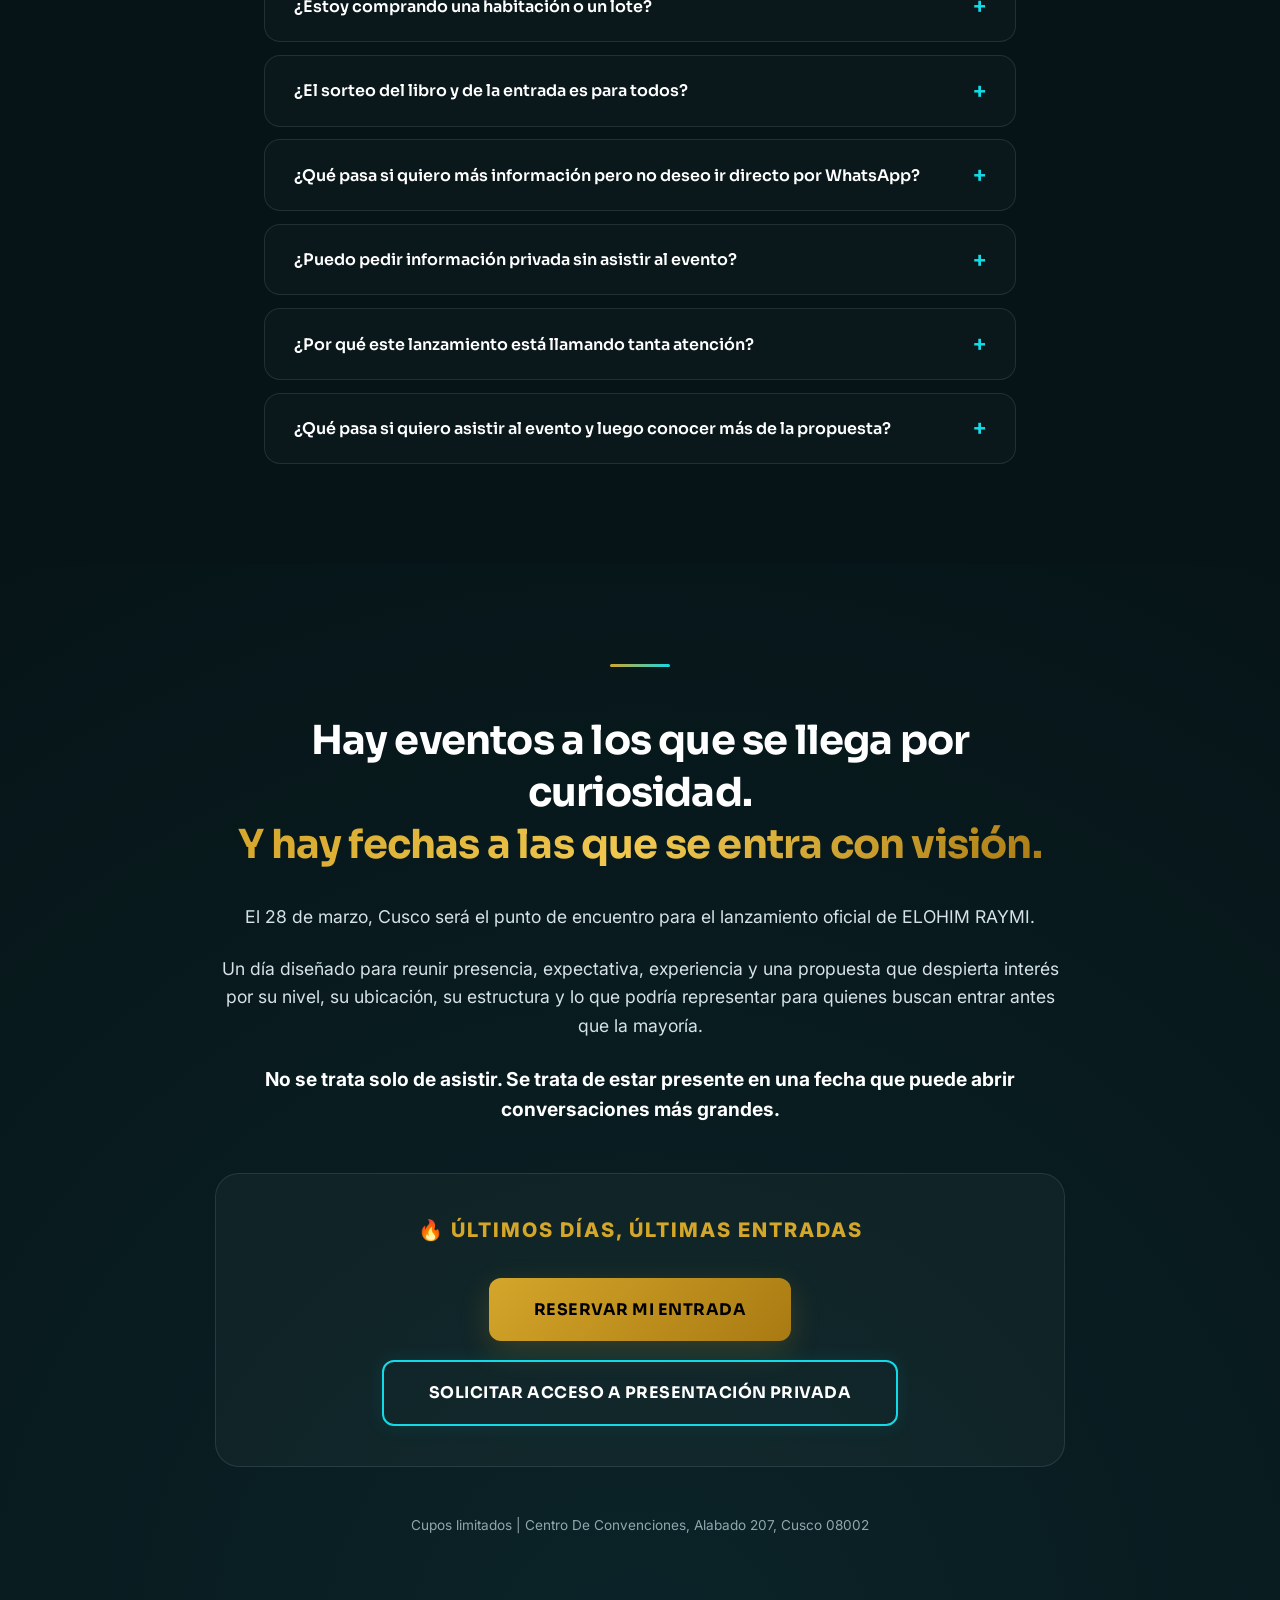
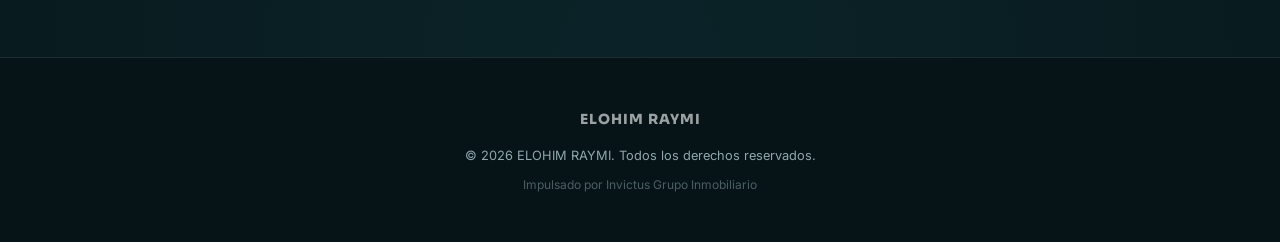
==== commit 6bcdeaa7: "Actualiza contador fase preventa, añade precios en soles y mensajes de urgencia" ====
--- a/index.html
+++ b/index.html
@@ -39,7 +39,7 @@
                 INVICTUS
             </a>
             <div class="countdown-content-wrapper">
-                <span id="countdown-label" class="countdown-phase-label">🔥 El gran lanzamiento se acerca — asegura tu lugar en</span>
+                <span id="countdown-label" class="countdown-phase-label">🔥 PRECIOS DE "PREVENTA" — El tiempo se agota en</span>
                 <div class="countdown-digits-row">
                     <div class="countdown-unit">
                         <span id="cd-days" class="countdown-digit">00</span>
@@ -120,7 +120,8 @@
                             <div class="form-header" style="text-align: center;">
                                 <span class="eyebrow" style="margin-bottom: 0.8rem; font-size: 0.75rem; letter-spacing: 0.15em;">ASEGURA TU LUGAR</span>
                                 <h2 style="font-size: 1.35rem; line-height: 1.4; margin-bottom: 0.8rem;">Completa tus datos y asegura tu lugar</h2>
-                                <p style="font-size: 0.88rem; color: var(--text-secondary); line-height: 1.5; margin-bottom: 0;">Regístrate para recibir por WhatsApp el siguiente paso para confirmar tu entrada. Además, participarás automáticamente en el sorteo de 2 libros "INVICTUS: Los principios de la riqueza" y 1 entrada al evento.</p>
+                                <p style="font-size: 0.88rem; color: var(--gold-premium); font-weight: 700; line-height: 1.5; margin-bottom: 0.8rem;">🚨 Reserva tu entrada a precio de PREVENTA hasta el domingo 22 de marzo.</p>
+                                <p style="font-size: 0.88rem; color: var(--text-secondary); line-height: 1.5; margin-bottom: 0;">Regístrate para recibir por WhatsApp el siguiente paso para confirmar tu entrada con el descuento actual. Además, participarás en el sorteo de 2 libros "INVICTUS" y 1 entrada.</p>
                             </div>
                             <form id="lead-form" class="compact-form">
                                 <div class="form-group">
@@ -144,9 +145,9 @@
                                     <label for="plan_seleccionado">TIPO DE ENTRADA</label>
                                     <select id="plan_seleccionado" name="plan" required>
                                         <option value="" disabled selected>Selecciona tu entrada</option>
-                                        <option value="GENERAL">General (US$ 50)</option>
-                                        <option value="VIP">VIP (US$ 100)</option>
-                                        <option value="EXPERIENCE">Experience (US$ 150)</option>
+                                        <option value="GENERAL">General (US$ 50 / S/ 172.50)</option>
+                                        <option value="VIP">VIP (US$ 100 / S/ 345.00)</option>
+                                        <option value="EXPERIENCE">Experience (US$ 150 / S/ 517.50)</option>
                                     </select>
                                 </div>
 
@@ -340,8 +341,13 @@
                             <p class="tier-subtitle">La puerta de entrada a una noche histórica de inspiración, turismo, inversión y posicionamiento.</p>
                         </div>
                         <div class="tier-price-block">
-                            <span class="tier-currency">US$</span>
-                            <span class="tier-amount">50</span>
+                            <div class="usd-price">
+                                <span class="tier-currency">US$</span>
+                                <span class="tier-amount">50</span>
+                            </div>
+                            <div class="pen-price" style="font-size: 0.9rem; color: var(--text-muted); margin-top: 0.2rem; font-weight: 600;">
+                                (S/ 172.50)
+                            </div>
                         </div>
                         <ul class="tier-benefits">
                             <li>
@@ -376,8 +382,13 @@
                             <p class="tier-subtitle">La mejor ubicación y una experiencia preferencial para vivir el lanzamiento con comodidad y estatus.</p>
                         </div>
                         <div class="tier-price-block">
-                            <span class="tier-currency">US$</span>
-                            <span class="tier-amount tier-amount-vip">100</span>
+                            <div class="usd-price">
+                                <span class="tier-currency">US$</span>
+                                <span class="tier-amount tier-amount-vip">100</span>
+                            </div>
+                            <div class="pen-price" style="font-size: 0.95rem; color: var(--gold-premium); margin-top: 0.2rem; font-weight: 700;">
+                                (S/ 345.00)
+                            </div>
                         </div>
                         <ul class="tier-benefits">
                             <li>
@@ -421,8 +432,13 @@
                             <p class="tier-subtitle">La entrada más exclusiva para vivir el lanzamiento desde adentro y al más alto nivel.</p>
                         </div>
                         <div class="tier-price-block">
-                            <span class="tier-currency tier-currency-gold">US$</span>
-                            <span class="tier-amount tier-amount-experience">150</span>
+                            <div class="usd-price">
+                                <span class="tier-currency tier-currency-gold">US$</span>
+                                <span class="tier-amount tier-amount-experience">150</span>
+                            </div>
+                            <div class="pen-price" style="font-size: 1.1rem; color: var(--gold-premium); margin-top: 0.3rem; font-weight: 800; text-shadow: 0 0 10px rgba(212, 166, 42, 0.3);">
+                                (S/ 517.50)
+                            </div>
                         </div>
                         <ul class="tier-benefits">
                             <li>
@@ -484,6 +500,7 @@
                         </div>
                     </div>
                     <p class="microcopy" style="text-align: center; margin-top: 1.5rem;">Completa tu registro hoy y te contactaremos por WhatsApp para confirmar el siguiente paso.</p>
+                    <p class="microcopy" style="text-align: center; margin-top: 0.5rem; font-size: 0.7rem; opacity: 0.6;">* Tipo de cambio referencial: $1 USD = S/ 3.45</p>
                 </div>
             </div>
         </section>
@@ -739,8 +756,8 @@
                     </svg>
                 </div>
             </div>
-            <h2 class="popup-title">✅ ¡Tu registro fue enviado!</h2>
-            <p class="popup-main-text">Ya recibimos tus datos para el lanzamiento oficial de ELOHIM RAYMI.</p>
+            <h2 class="popup-title">✅ ¡Felicidades!</h2>
+            <p class="popup-main-text" style="color: var(--gold-premium); font-weight: 700;">Tu entrada ha sido separada con el precio de preventa.</p>
             <p class="popup-support-text">En breve te contactaremos por WhatsApp para indicarte el siguiente paso y ayudarte a confirmar tu entrada.</p>
             <p class="popup-extra-text">Si deseas avanzar más rápido, puedes escribirnos ahora mismo por WhatsApp.</p>
             <a href="https://wa.me/5199220381?text=Hola%2C%20acabo%20de%20registrarme%20para%20el%20lanzamiento%20oficial%20de%20ELOHIM%20RAYMI%20y%20quiero%20avanzar%20con%20la%20confirmaci%C3%B3n%20de%20mi%20entrada." class="btn btn-whatsapp" target="_blank" rel="noopener">
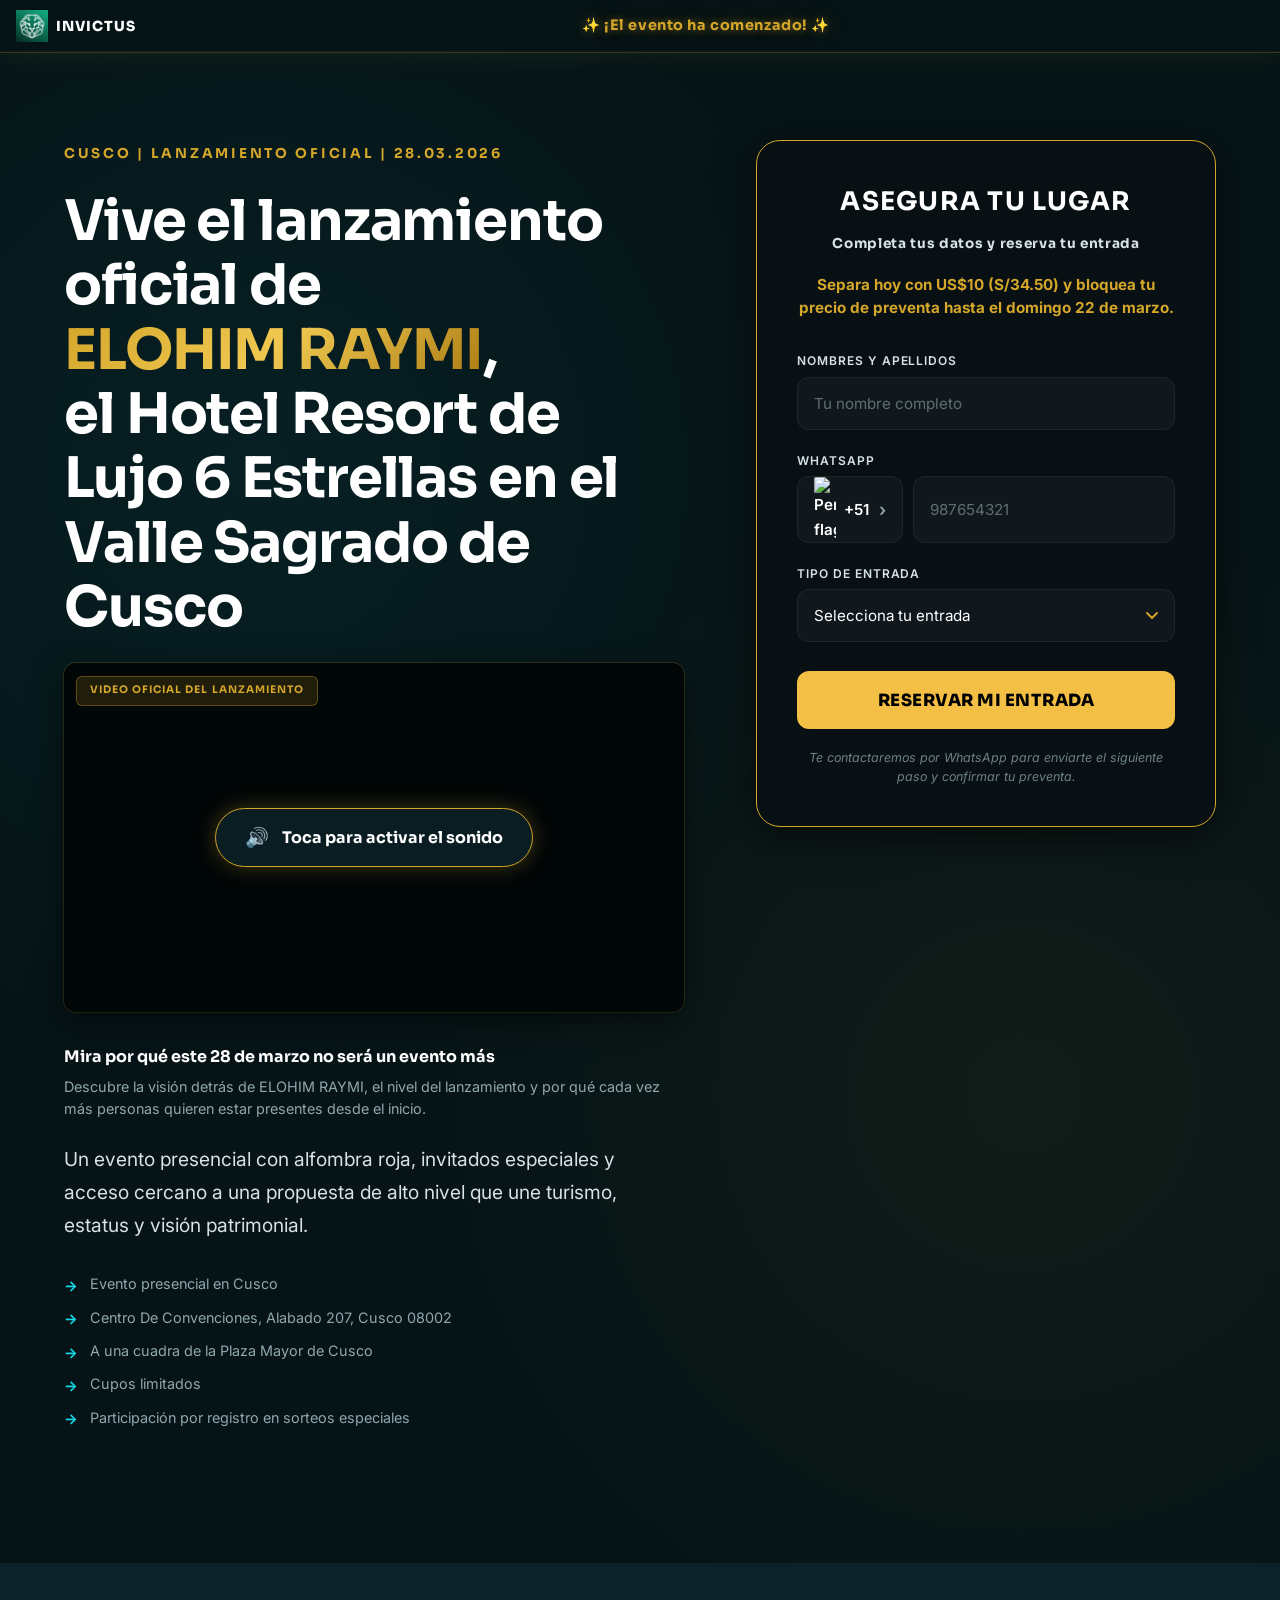
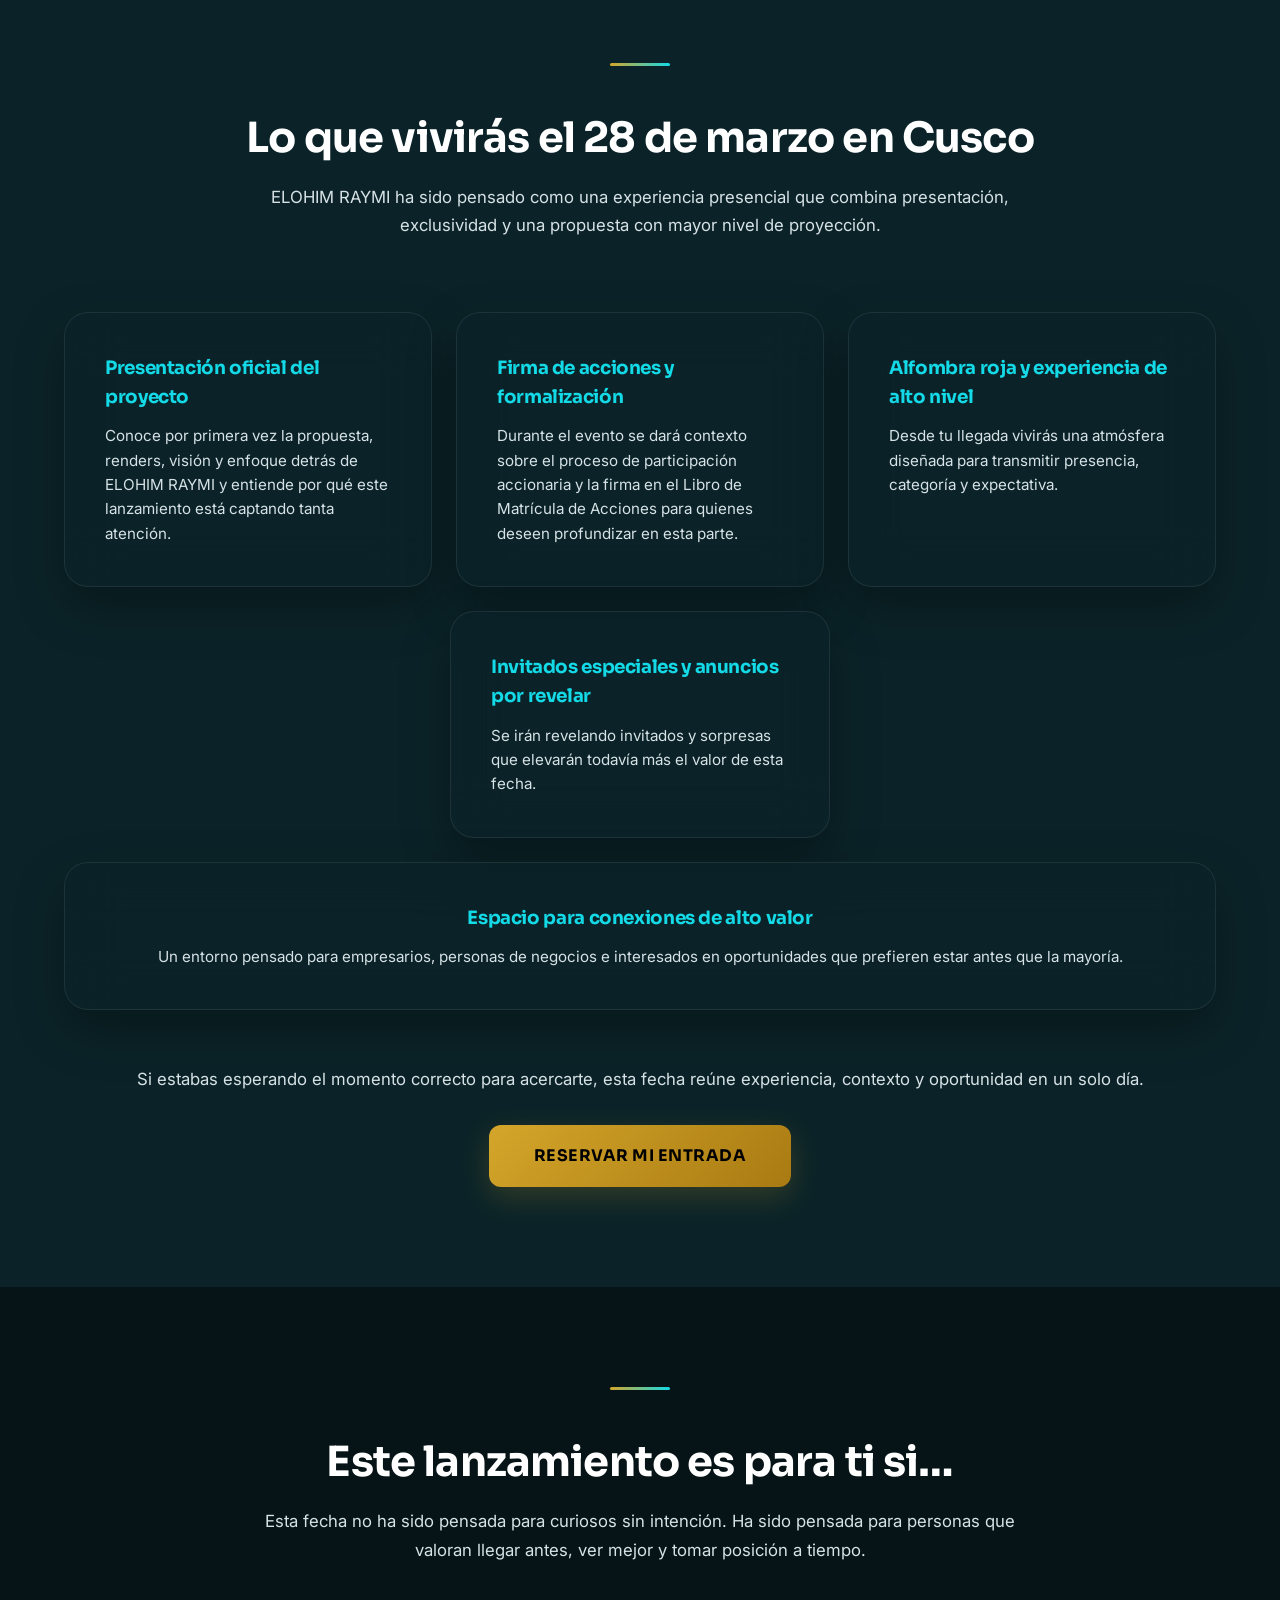
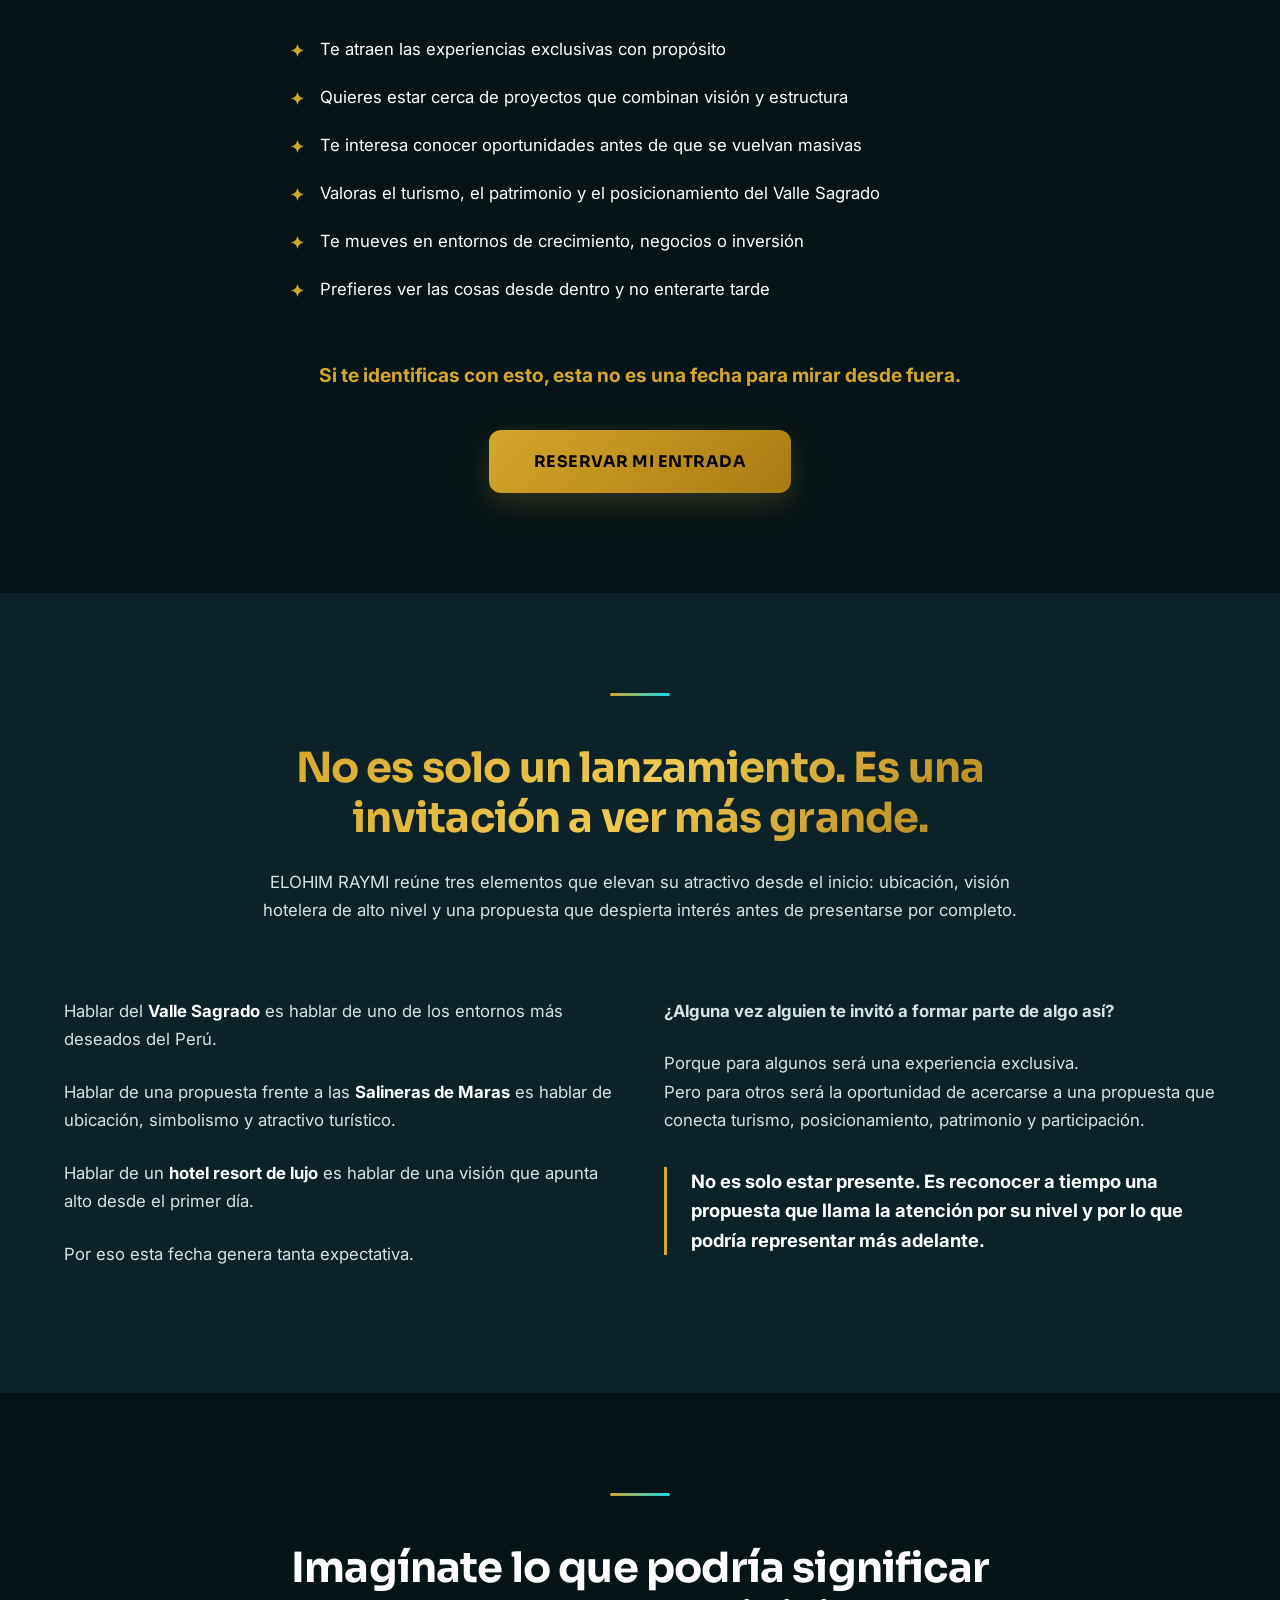
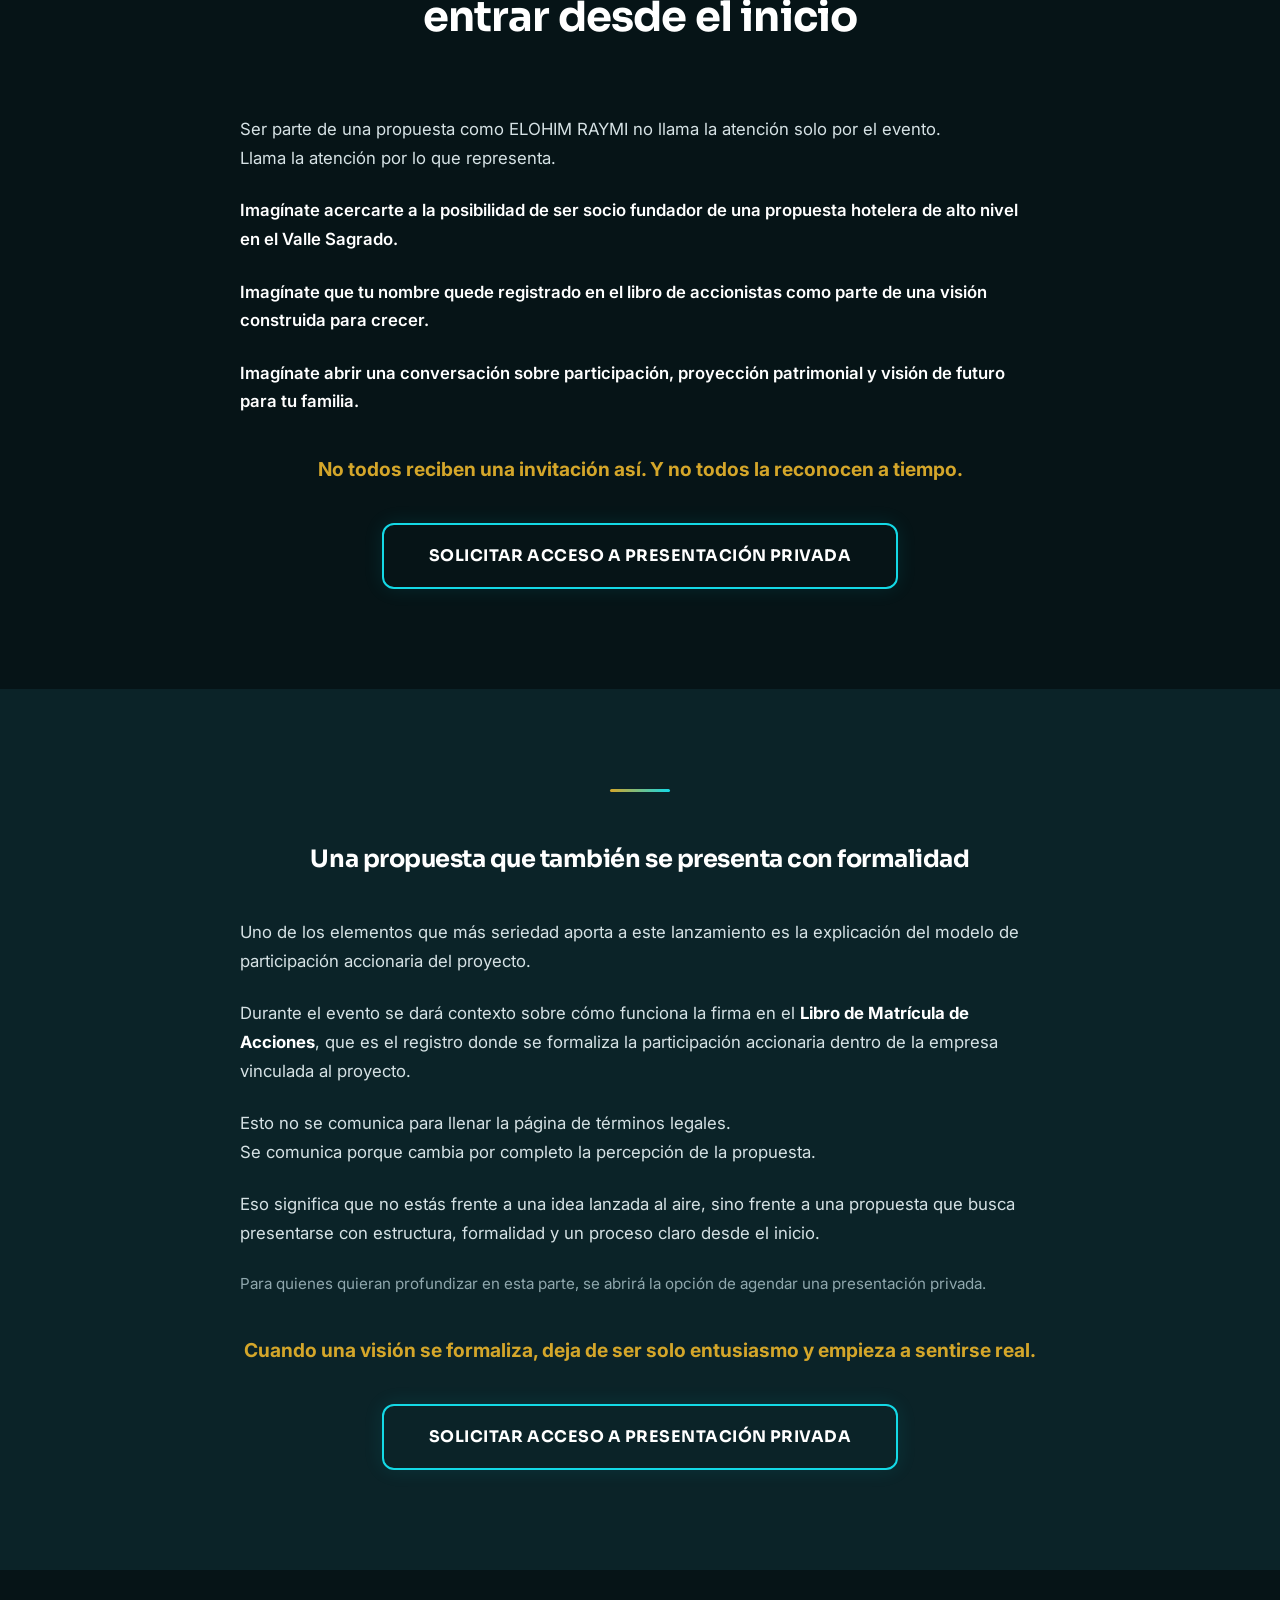
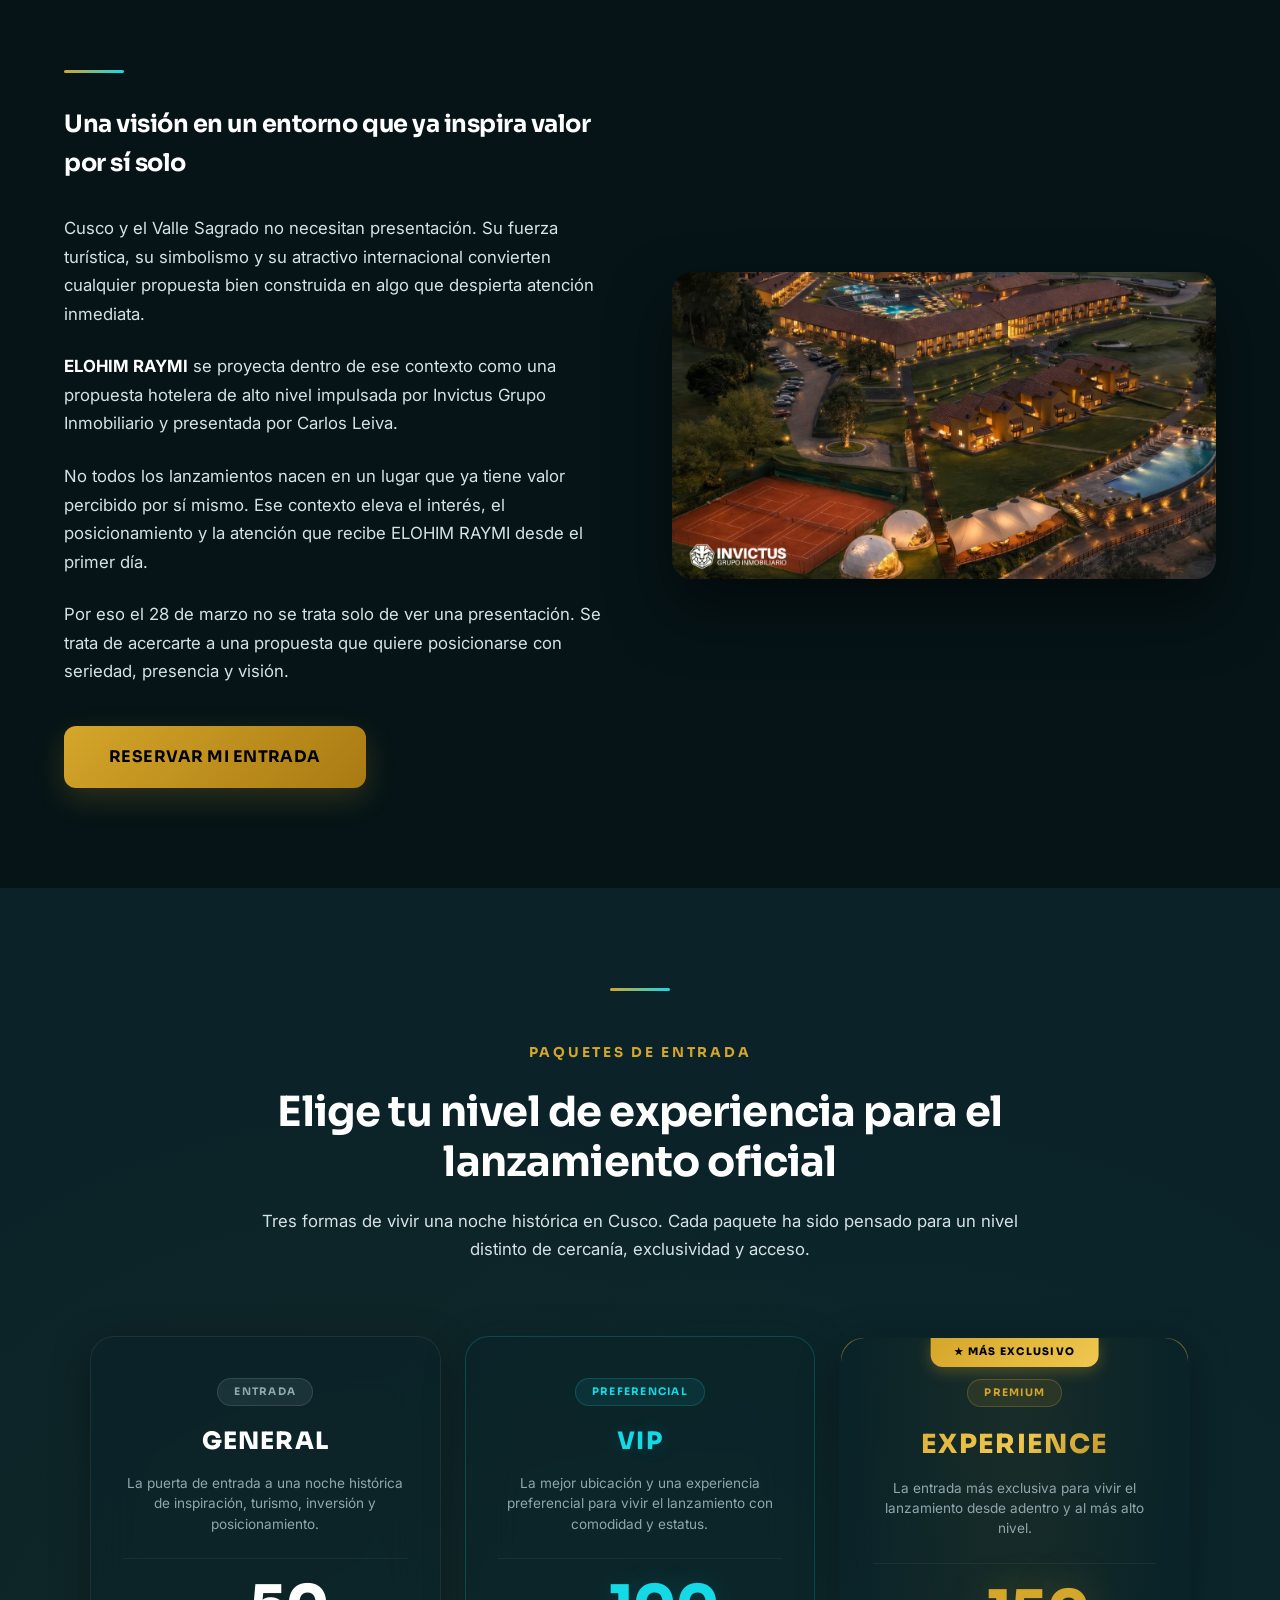
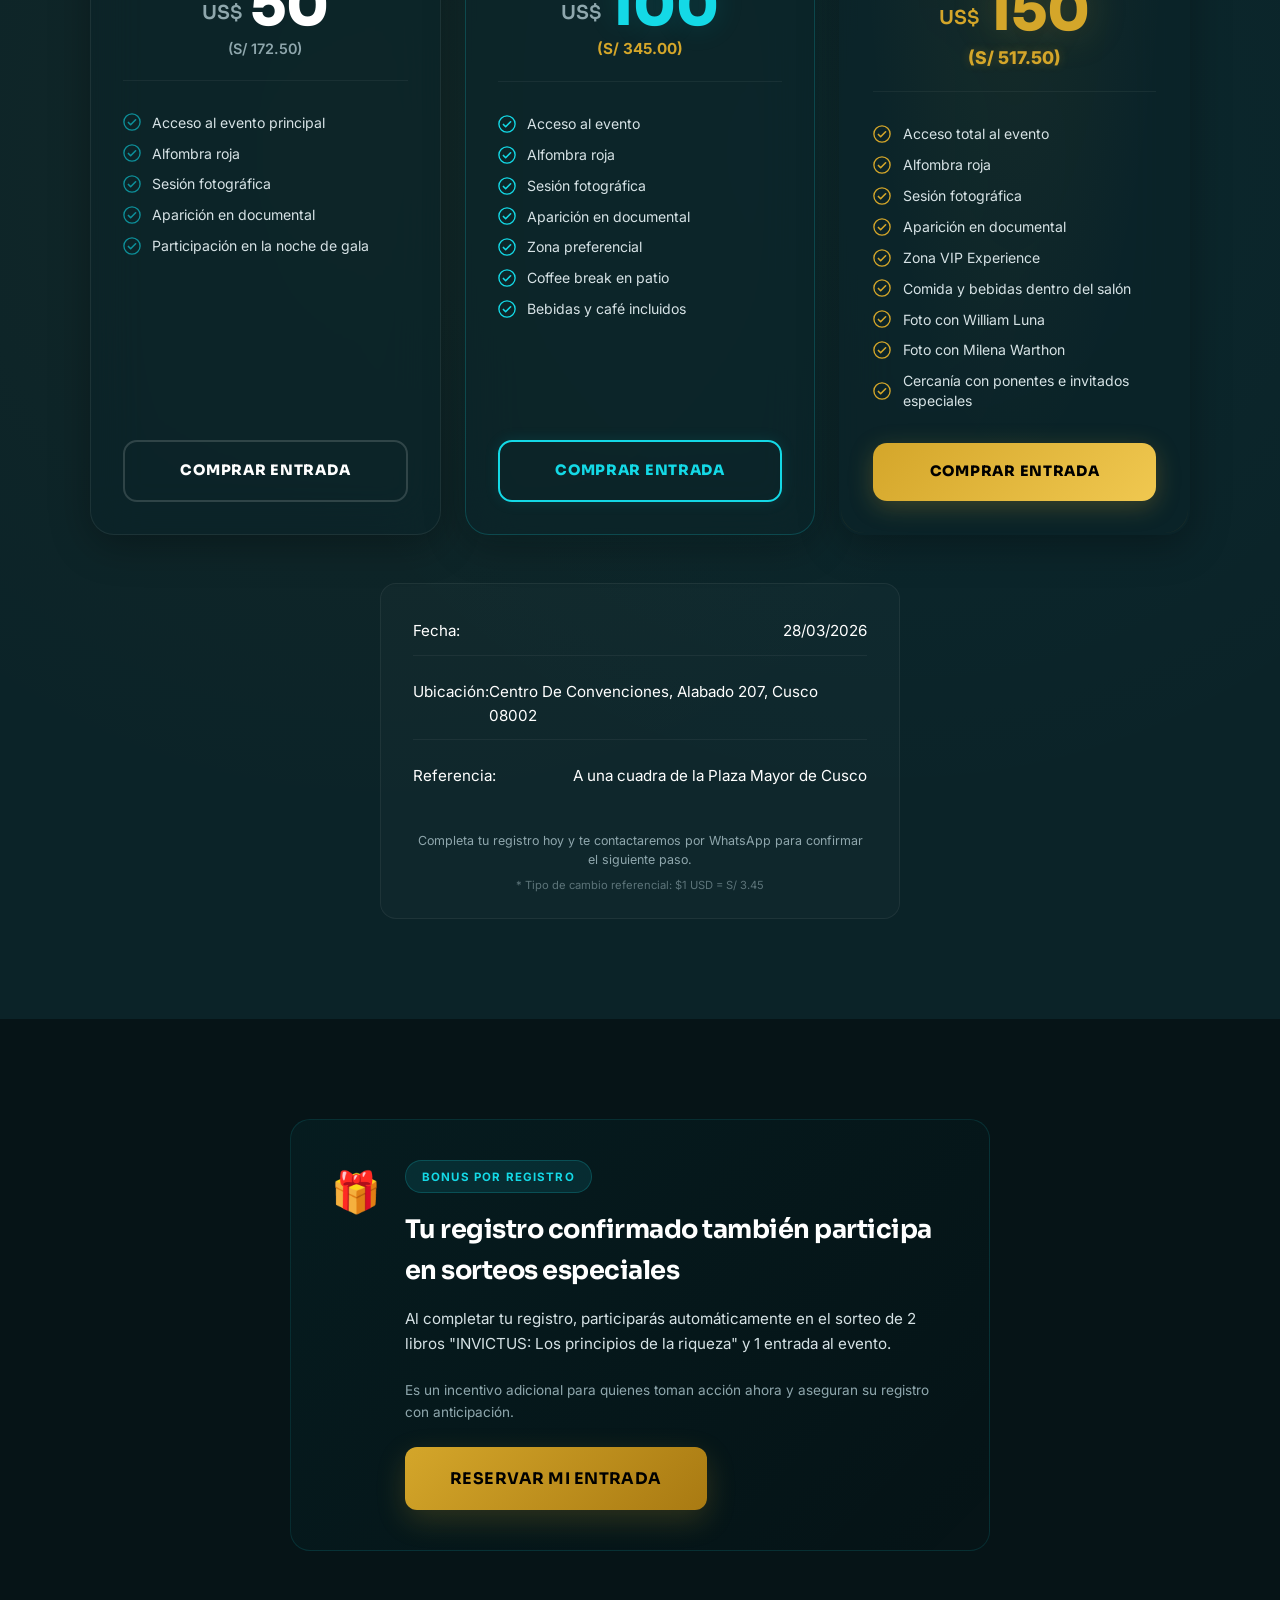
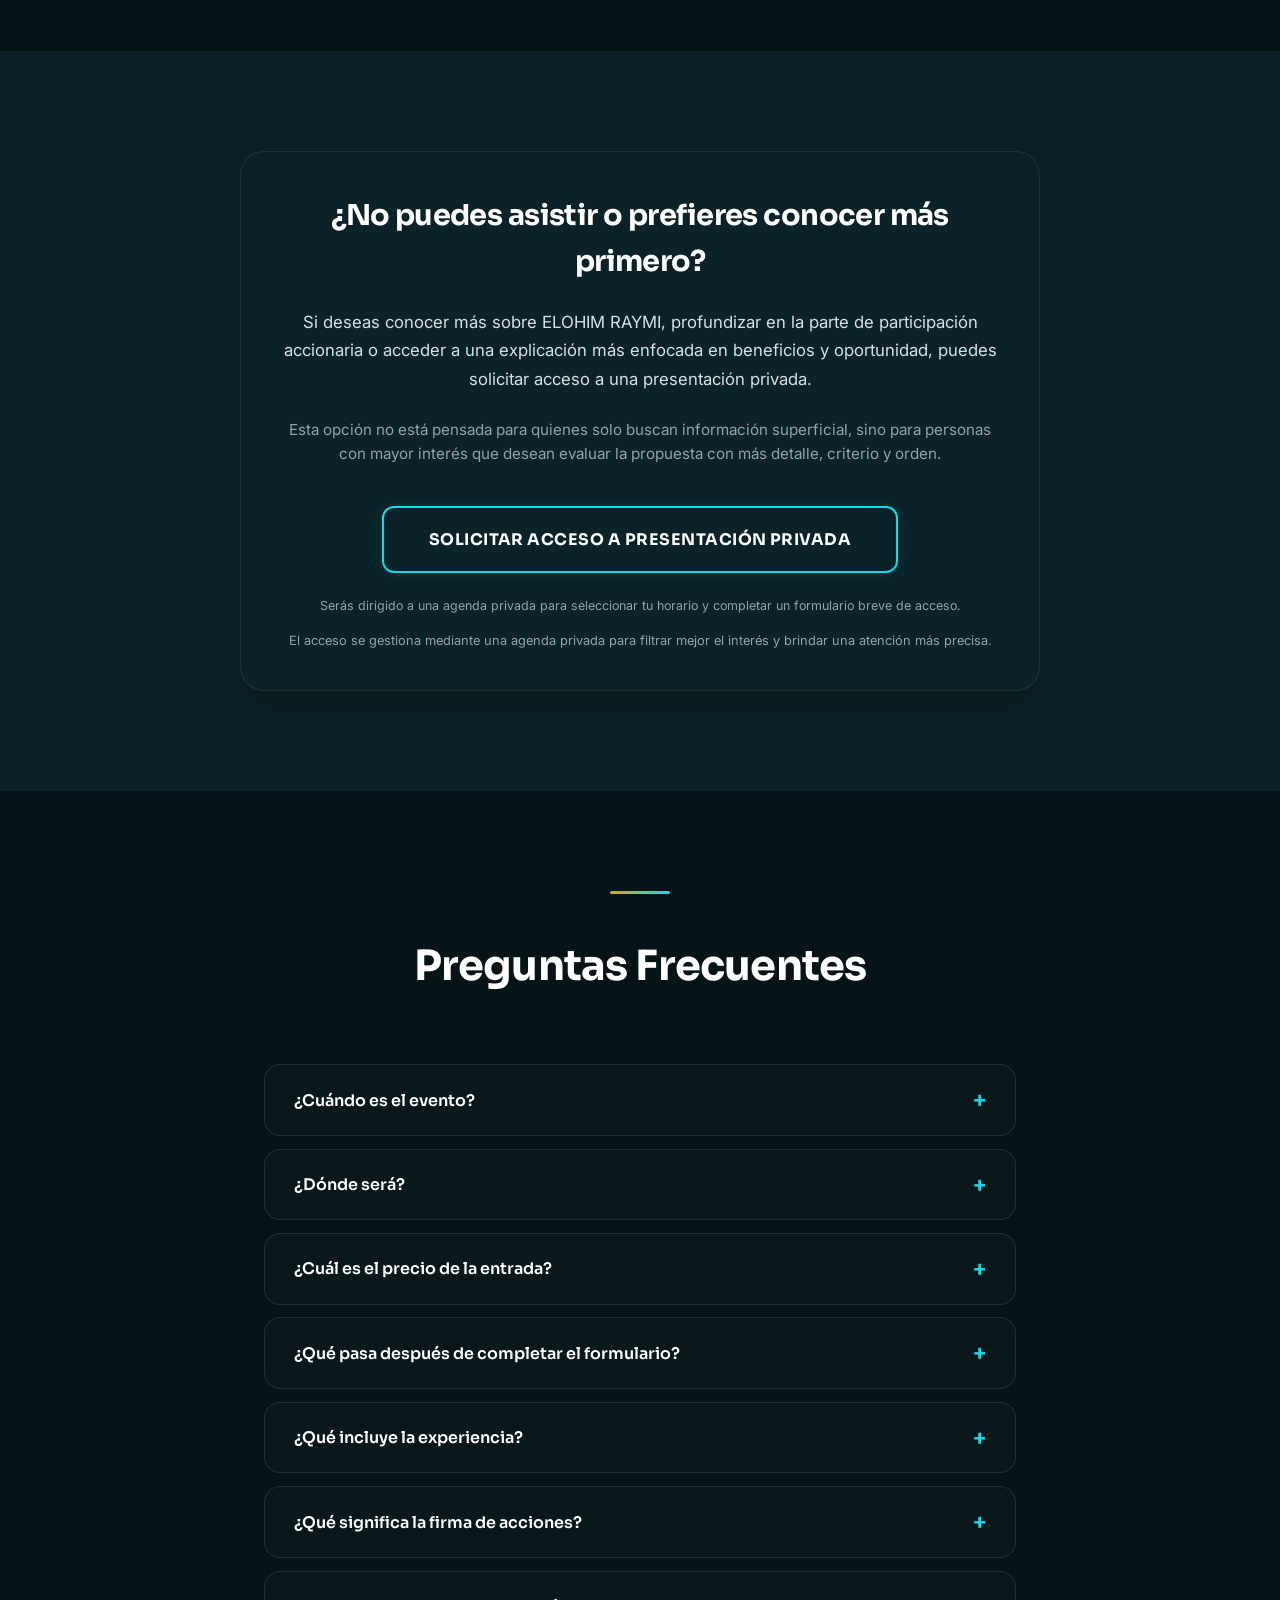
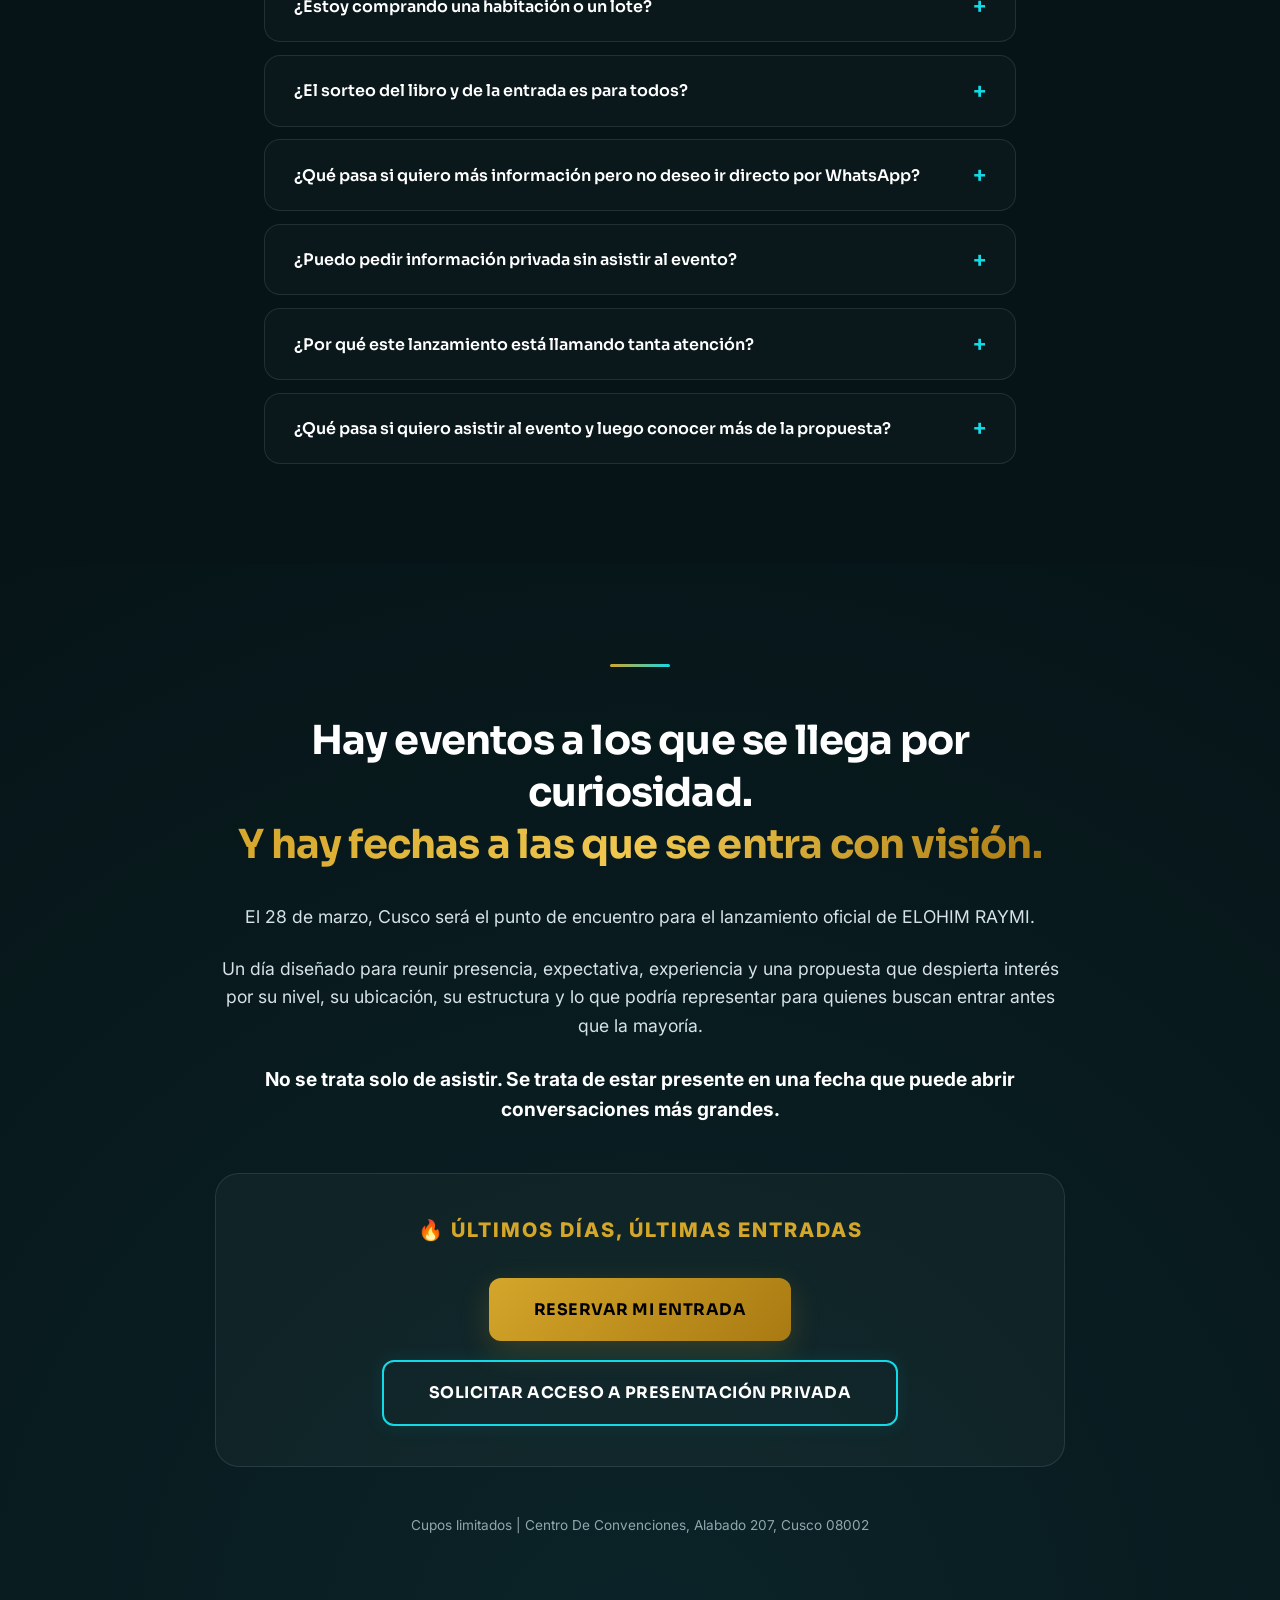
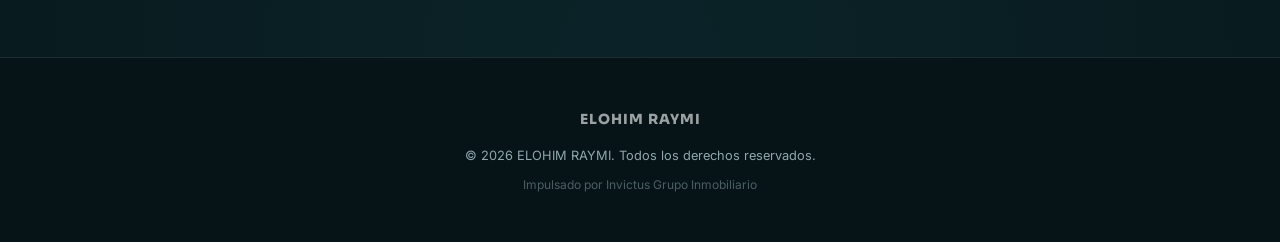
==== commit 3e3bc66a: "Update form card copy and countdown banner text" ====
--- a/index.html
+++ b/index.html
@@ -39,7 +39,7 @@
                 INVICTUS
             </a>
             <div class="countdown-content-wrapper">
-                <span id="countdown-label" class="countdown-phase-label">🔥 PRECIOS DE "PREVENTA" — El tiempo se agota en</span>
+                <span id="countdown-label" class="countdown-phase-label">Separa hoy con US$10 (S/34.50) y bloquea tu precio de preventa hasta el domingo 22 de marzo</span>
                 <div class="countdown-digits-row">
                     <div class="countdown-unit">
                         <span id="cd-days" class="countdown-digit">00</span>
@@ -118,19 +118,17 @@
                     <div class="hero-form-container" id="registro" data-reveal>
                         <div class="glass-card premium-form-card">
                             <div class="form-header" style="text-align: center;">
-                                <span class="eyebrow" style="margin-bottom: 0.8rem; font-size: 0.75rem; letter-spacing: 0.15em;">ASEGURA TU LUGAR</span>
-                                <h2 style="font-size: 1.35rem; line-height: 1.4; margin-bottom: 0.8rem;">Completa tus datos y asegura tu lugar</h2>
-                                <p style="font-size: 0.88rem; color: var(--gold-premium); font-weight: 700; line-height: 1.5; margin-bottom: 0.8rem;">🚨 Reserva tu entrada a precio de PREVENTA hasta el domingo 22 de marzo.</p>
-                                <p style="font-size: 0.88rem; color: var(--text-secondary); line-height: 1.5; margin-bottom: 0;">Regístrate para recibir por WhatsApp el siguiente paso para confirmar tu entrada con el descuento actual. Además, participarás en el sorteo de 2 libros "INVICTUS" y 1 entrada.</p>
+                                <h1 style="font-size: 1.6rem; color: var(--text-primary); margin-bottom: 0.5rem; text-transform: uppercase; letter-spacing: 0.05em;">ASEGURA TU LUGAR</h1>
+                                <p class="eyebrow" style="margin-bottom: 1.2rem; font-size: 0.85rem; letter-spacing: 0.05em; color: var(--text-secondary); text-transform: none;">Completa tus datos y reserva tu entrada</p>
+                                <p style="font-size: 0.95rem; color: var(--gold-premium); font-weight: 700; line-height: 1.5; margin-bottom: 0;">Separa hoy con US$10 (S/34.50) y bloquea tu precio de preventa hasta el domingo 22 de marzo.</p>
                             </div>
                             <form id="lead-form" class="compact-form">
                                 <div class="form-group">
-                                    <label for="nombre_completo">NOMBRES Y APELLIDOS</label>
-                                    <span class="form-helper">Clave para tu participación</span>
+                                    <label for="nombre_completo">Nombres y apellidos</label>
                                     <input type="text" id="nombre_completo" name="nombre_completo" placeholder="Tu nombre completo" required>
                                 </div>
                                 <div class="form-group">
-                                    <label for="whatsapp">WHATSAPP</label>
+                                    <label for="whatsapp">WhatsApp</label>
                                     <div class="phone-input-group">
                                         <div class="country-prefix">
                                             <img src="https://flagcdn.com/w40/pe.png" alt="Peru flag" class="flag-icon">
@@ -142,7 +140,7 @@
                                 </div>
                                 
                                 <div class="form-group">
-                                    <label for="plan_seleccionado">TIPO DE ENTRADA</label>
+                                    <label for="plan_seleccionado">Tipo de entrada</label>
                                     <select id="plan_seleccionado" name="plan" required>
                                         <option value="" disabled selected>Selecciona tu entrada</option>
                                         <option value="GENERAL">General (US$ 50 / S/ 172.50)</option>
@@ -151,8 +149,8 @@
                                     </select>
                                 </div>
 
-                                <button type="submit" class="btn w-full btn-solid-gold">RESERVAR MI ENTRADA ›</button>
-                                <p class="microcopy form-microcopy">Te contactaremos por WhatsApp para indicarte el siguiente paso de confirmación. Tu registro participa automáticamente en el sorteo de 2 libros INVICTUS y 1 entrada al evento.</p>
+                                <button type="submit" class="btn w-full btn-solid-gold">RESERVAR MI ENTRADA</button>
+                                <p class="microcopy form-microcopy">Te contactaremos por WhatsApp para enviarte el siguiente paso y confirmar tu preventa.</p>
                             </form>
                         </div>
                     </div>
--- a/styles.css
+++ b/styles.css
@@ -69,12 +69,12 @@
 
 .countdown-phase-label {
     font-family: 'Sora', sans-serif;
-    font-size: 0.68rem;
+    font-size: 0.85rem;
     font-weight: 700;
-    text-transform: uppercase;
-    letter-spacing: 0.12em;
+    text-transform: none;
+    letter-spacing: 0.02em;
     color: var(--gold-premium);
-    margin-right: 8px;
+    margin-right: 12px;
     white-space: nowrap;
 }
 
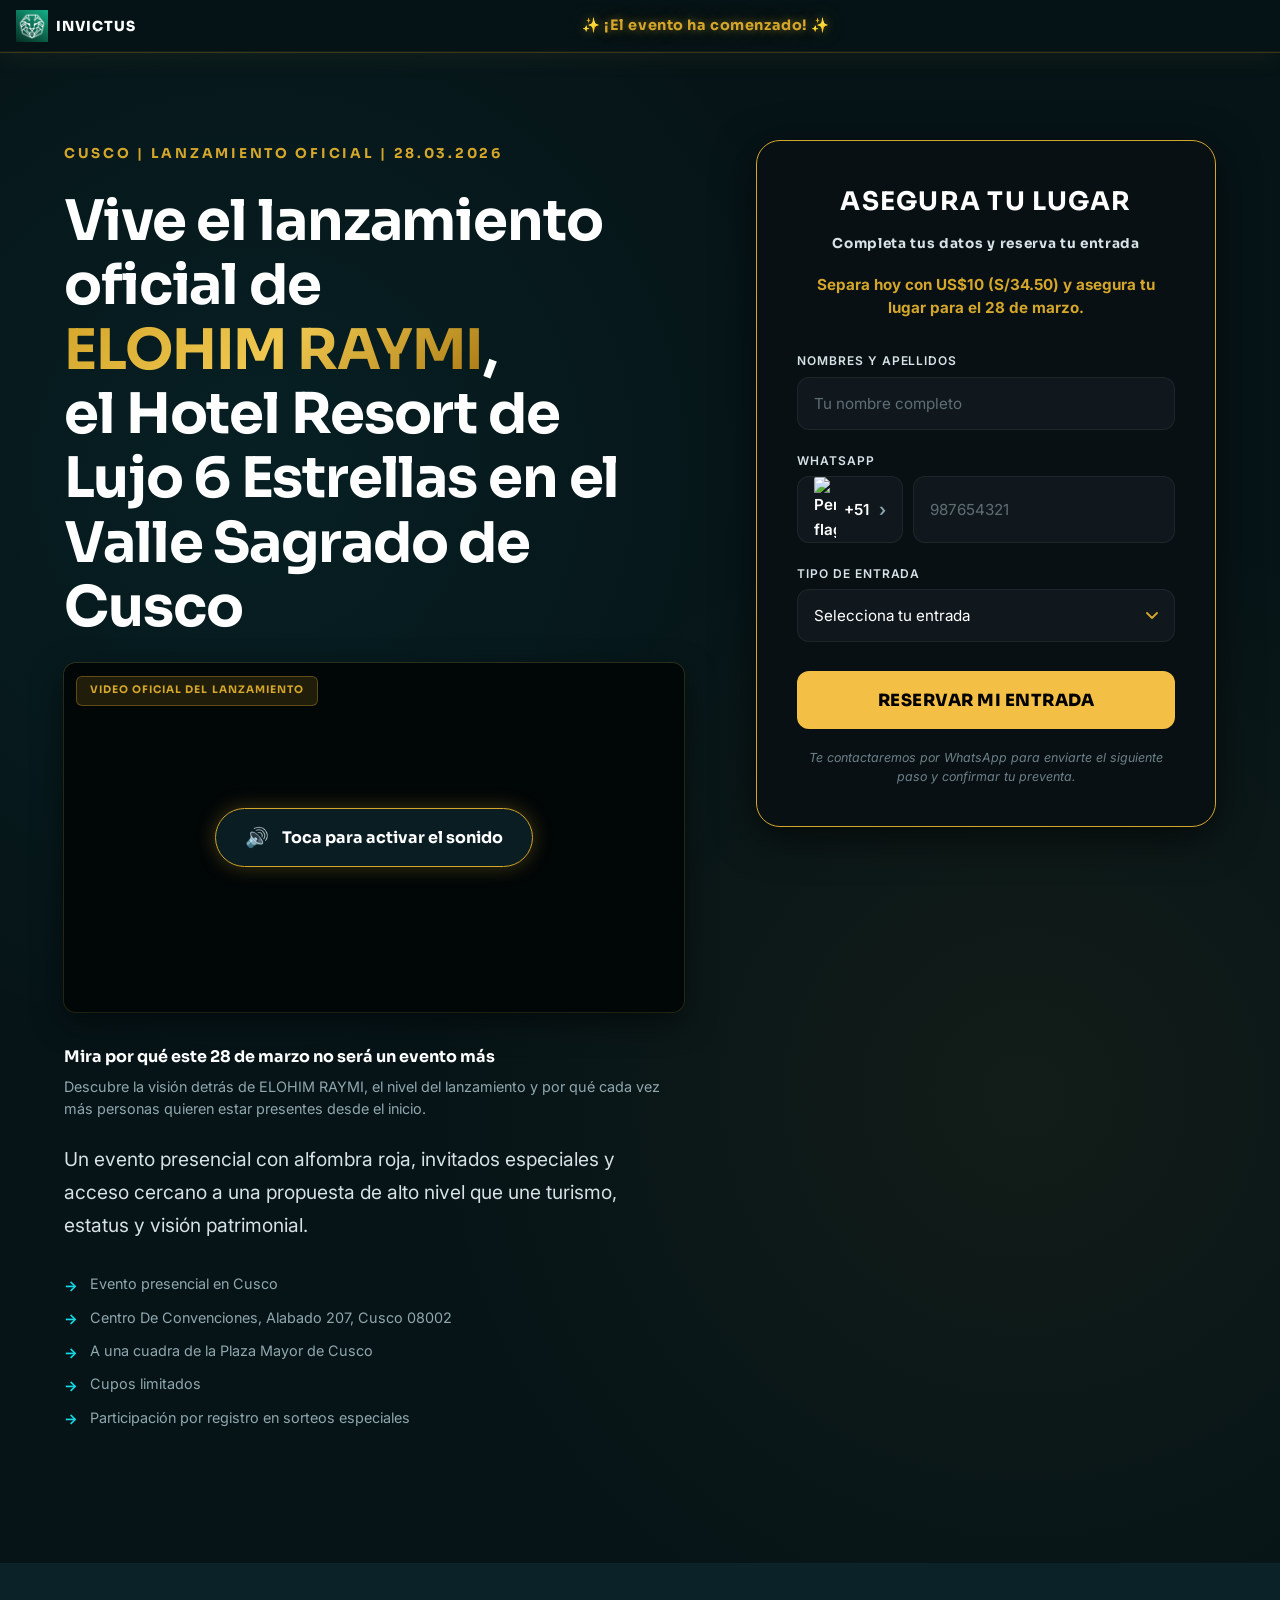
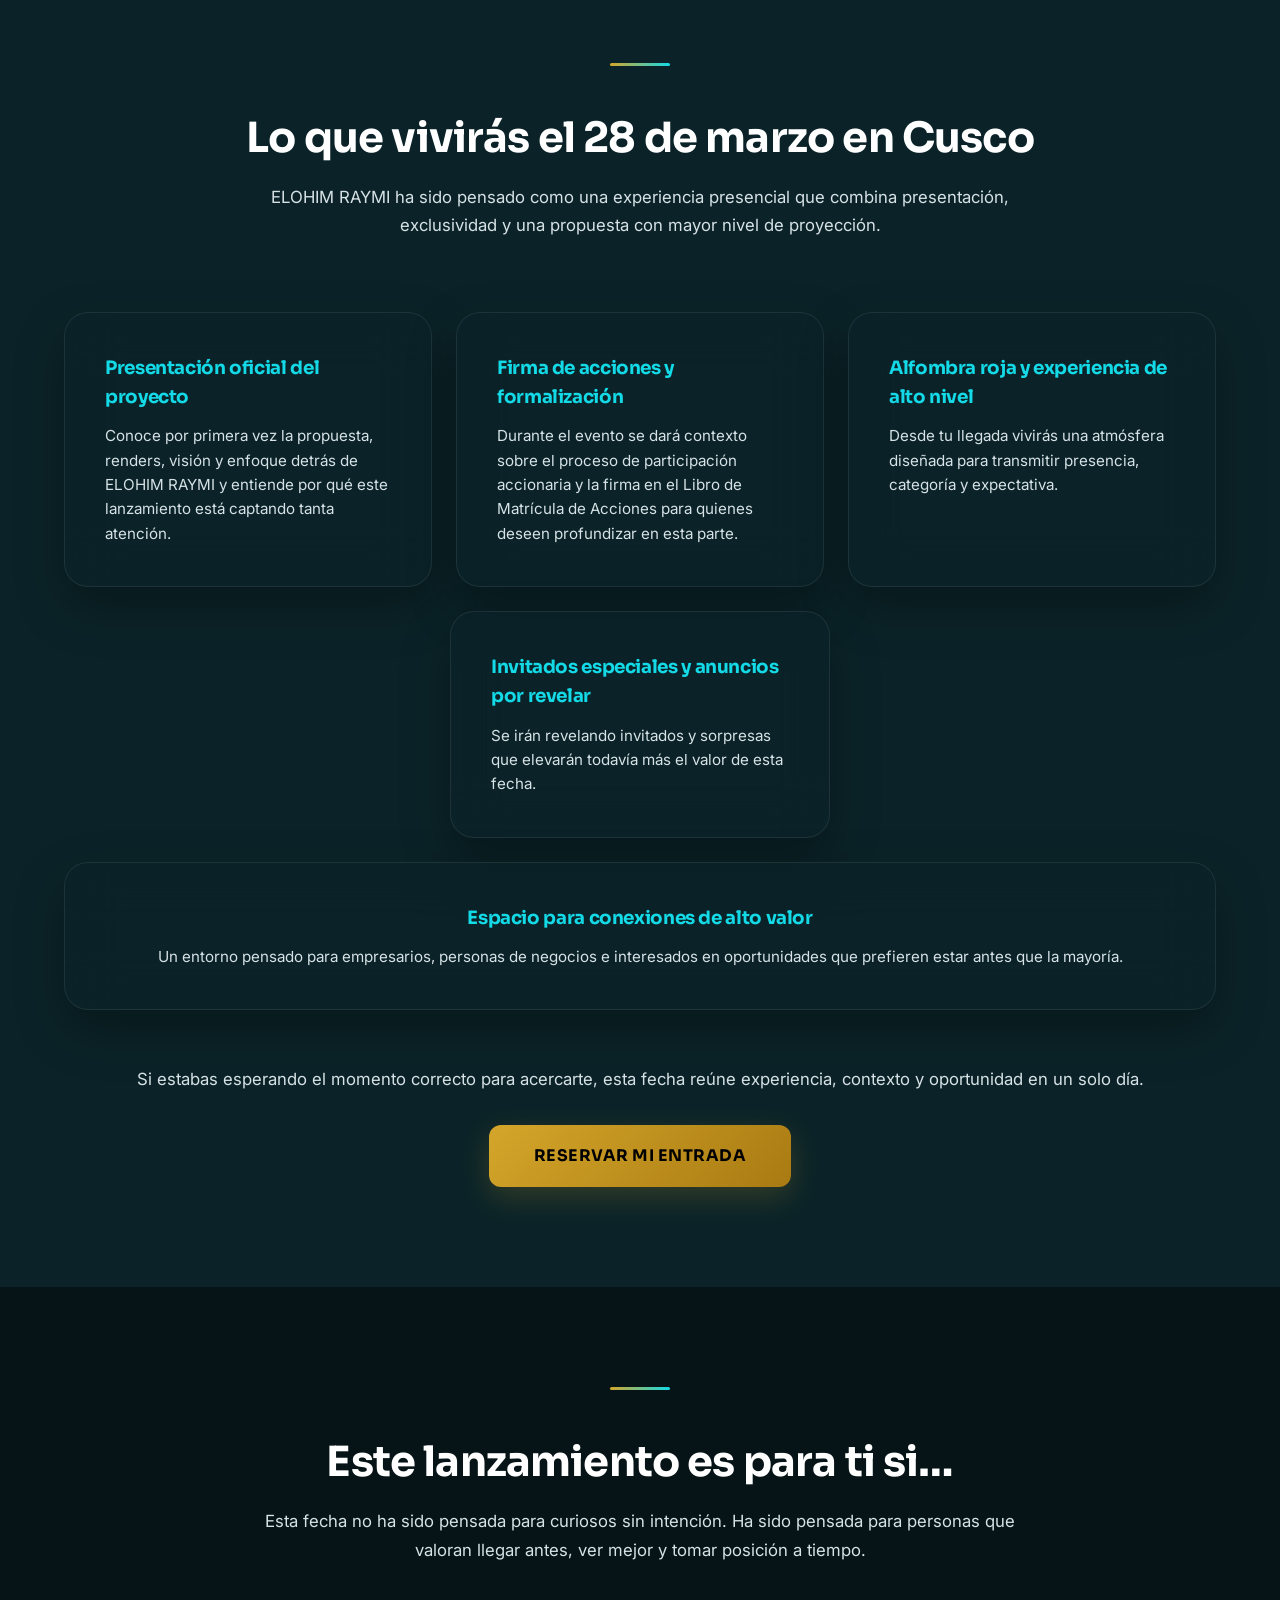
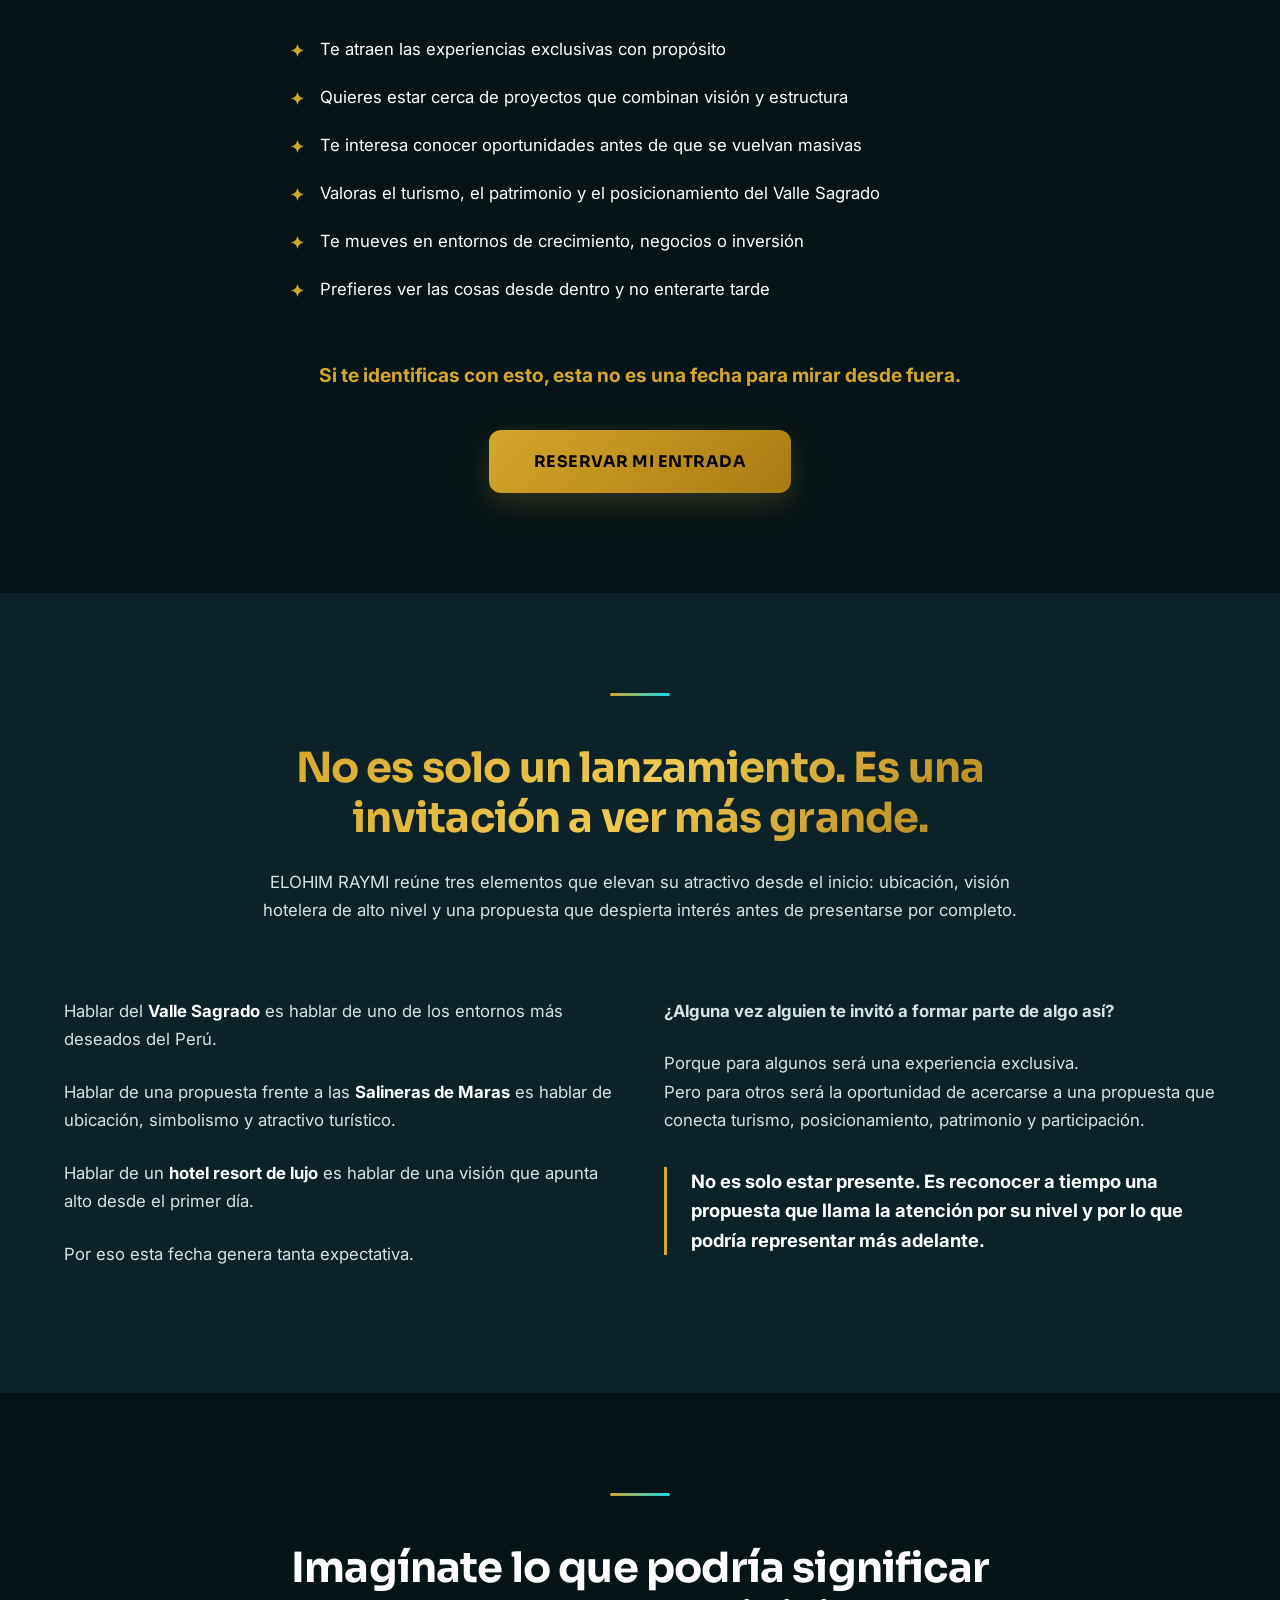
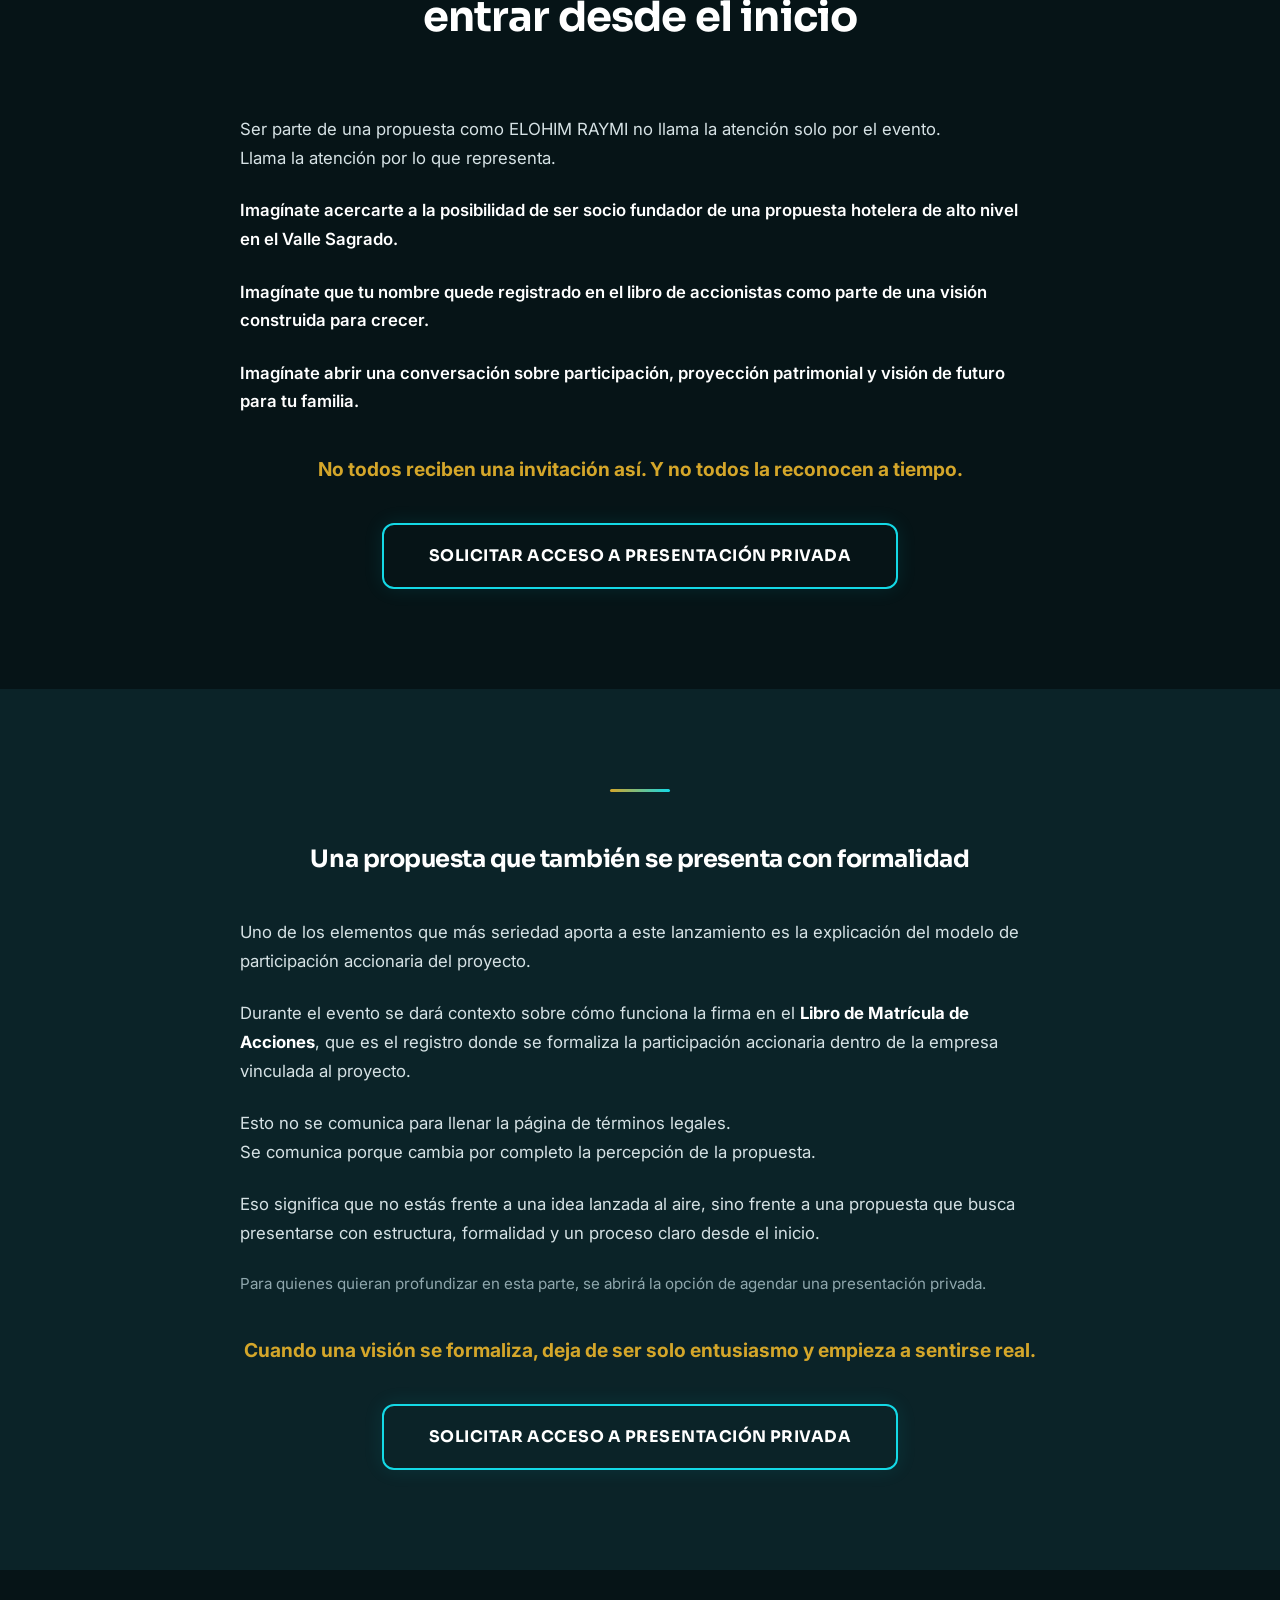
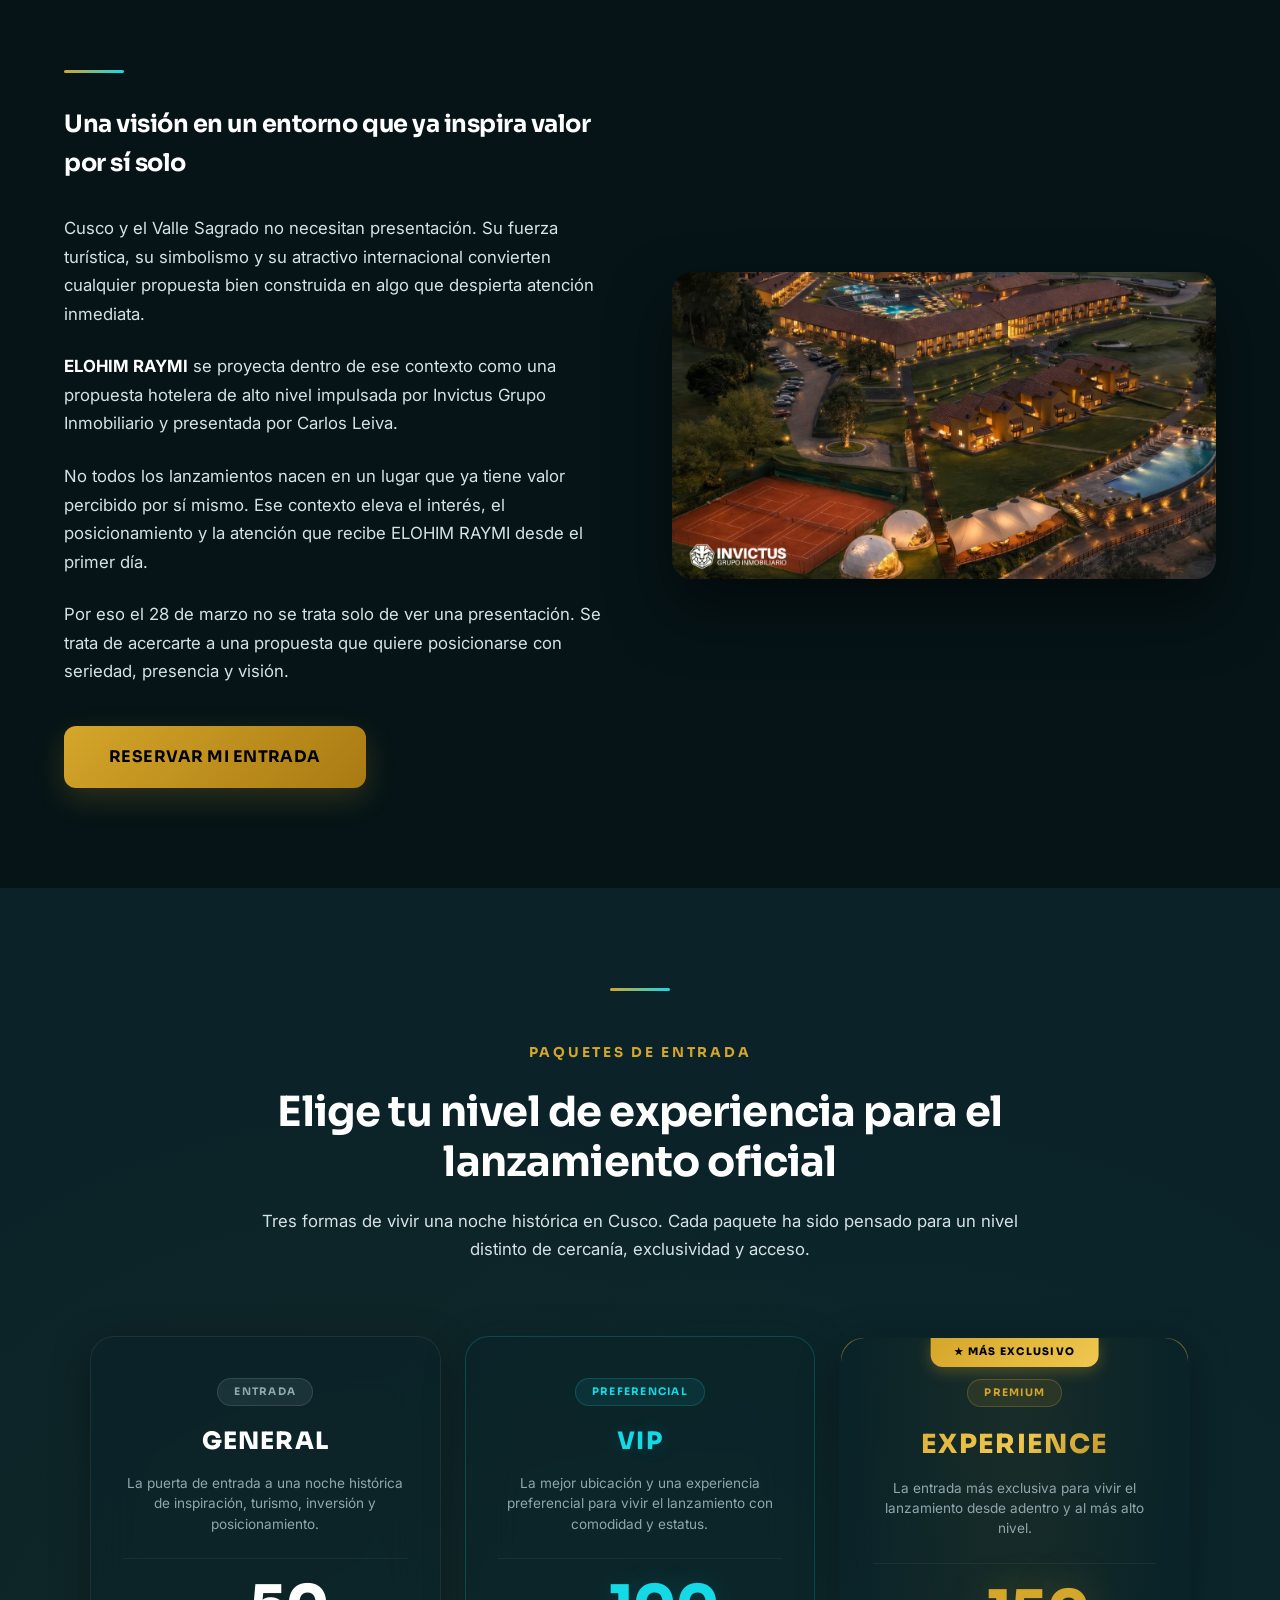
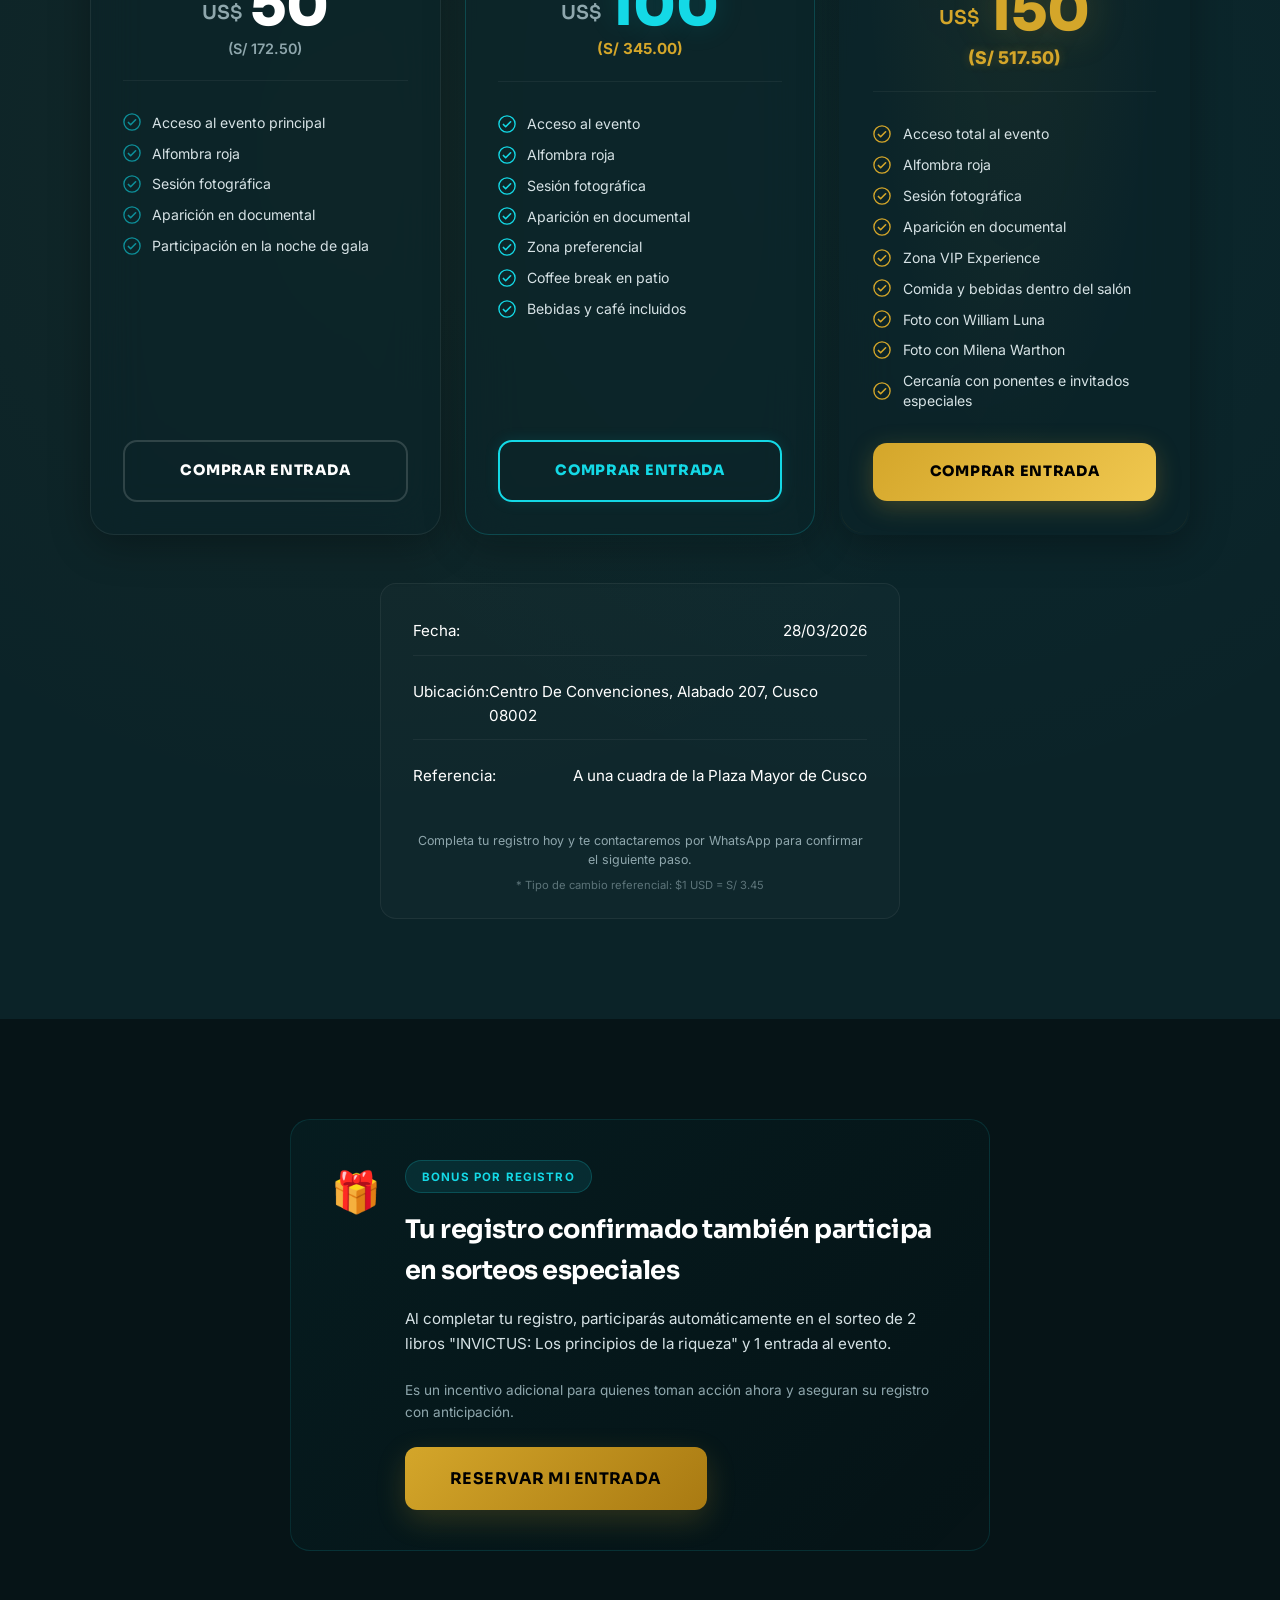
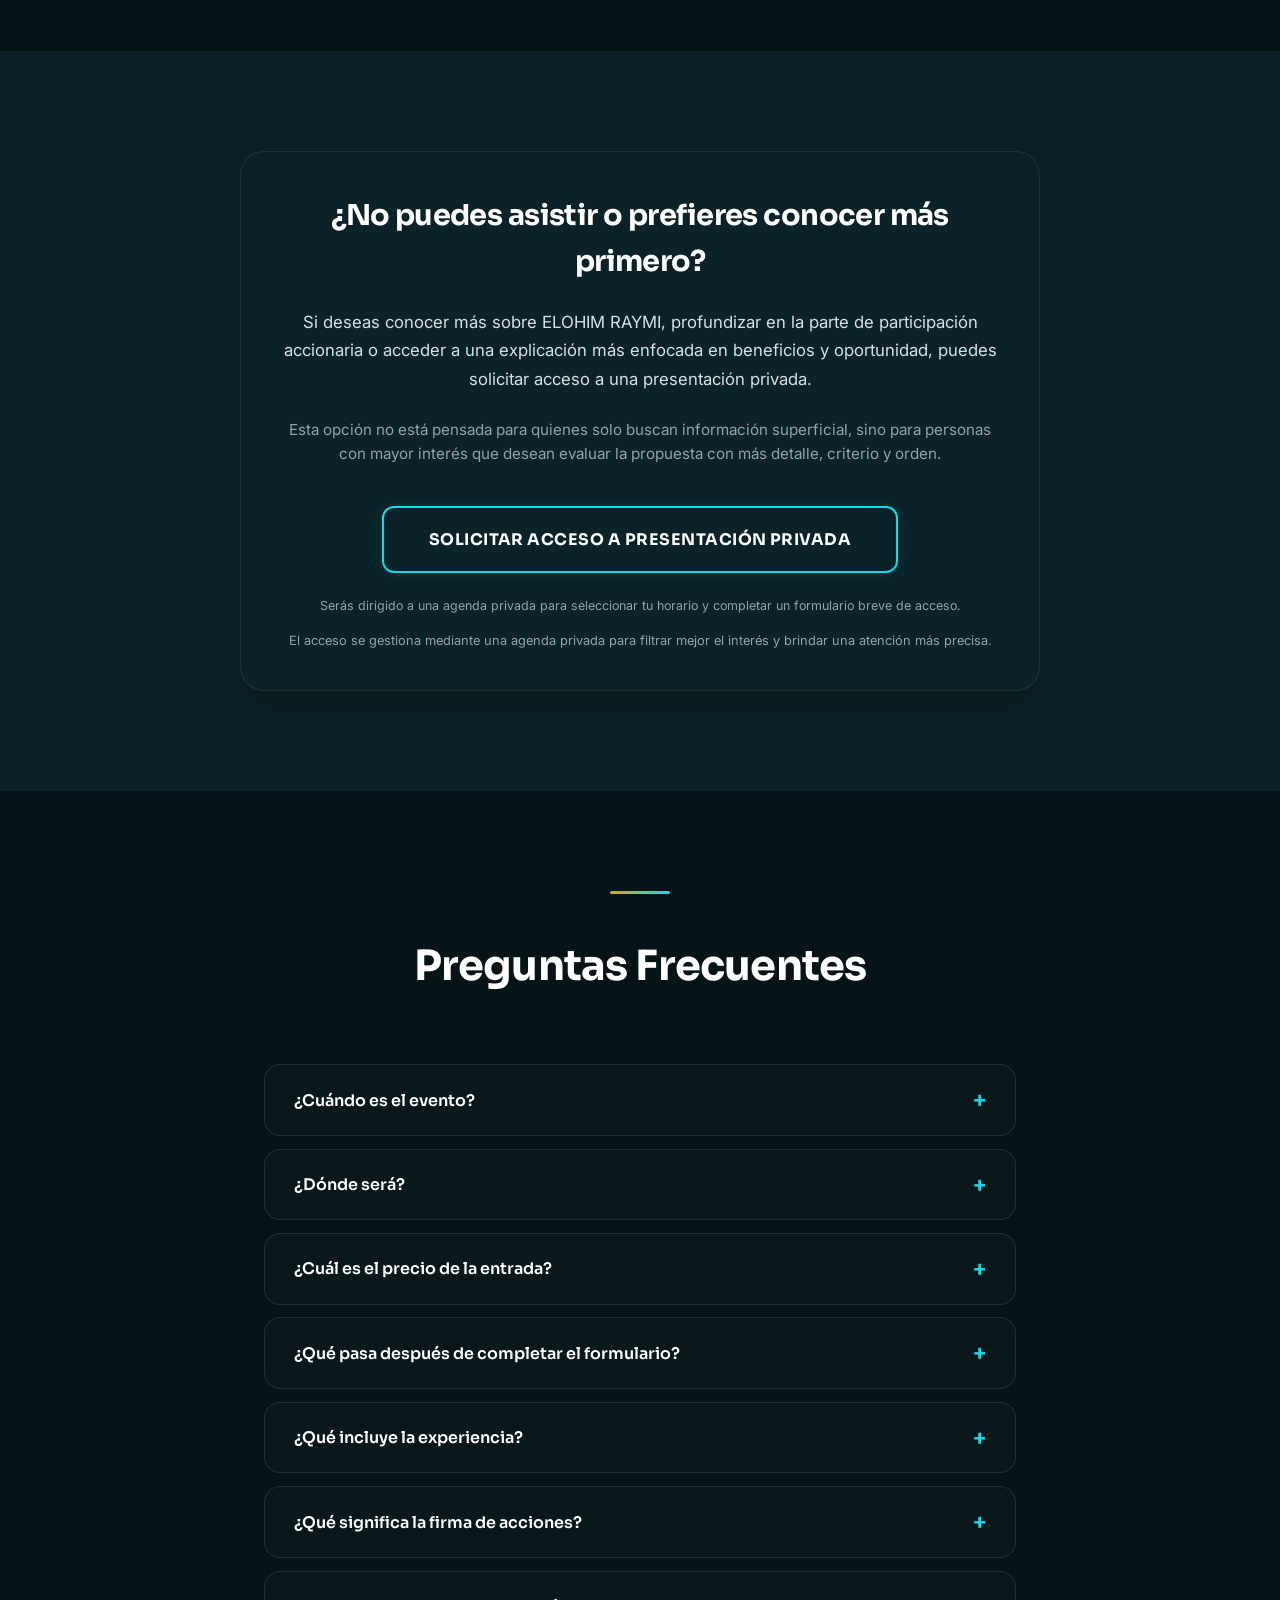
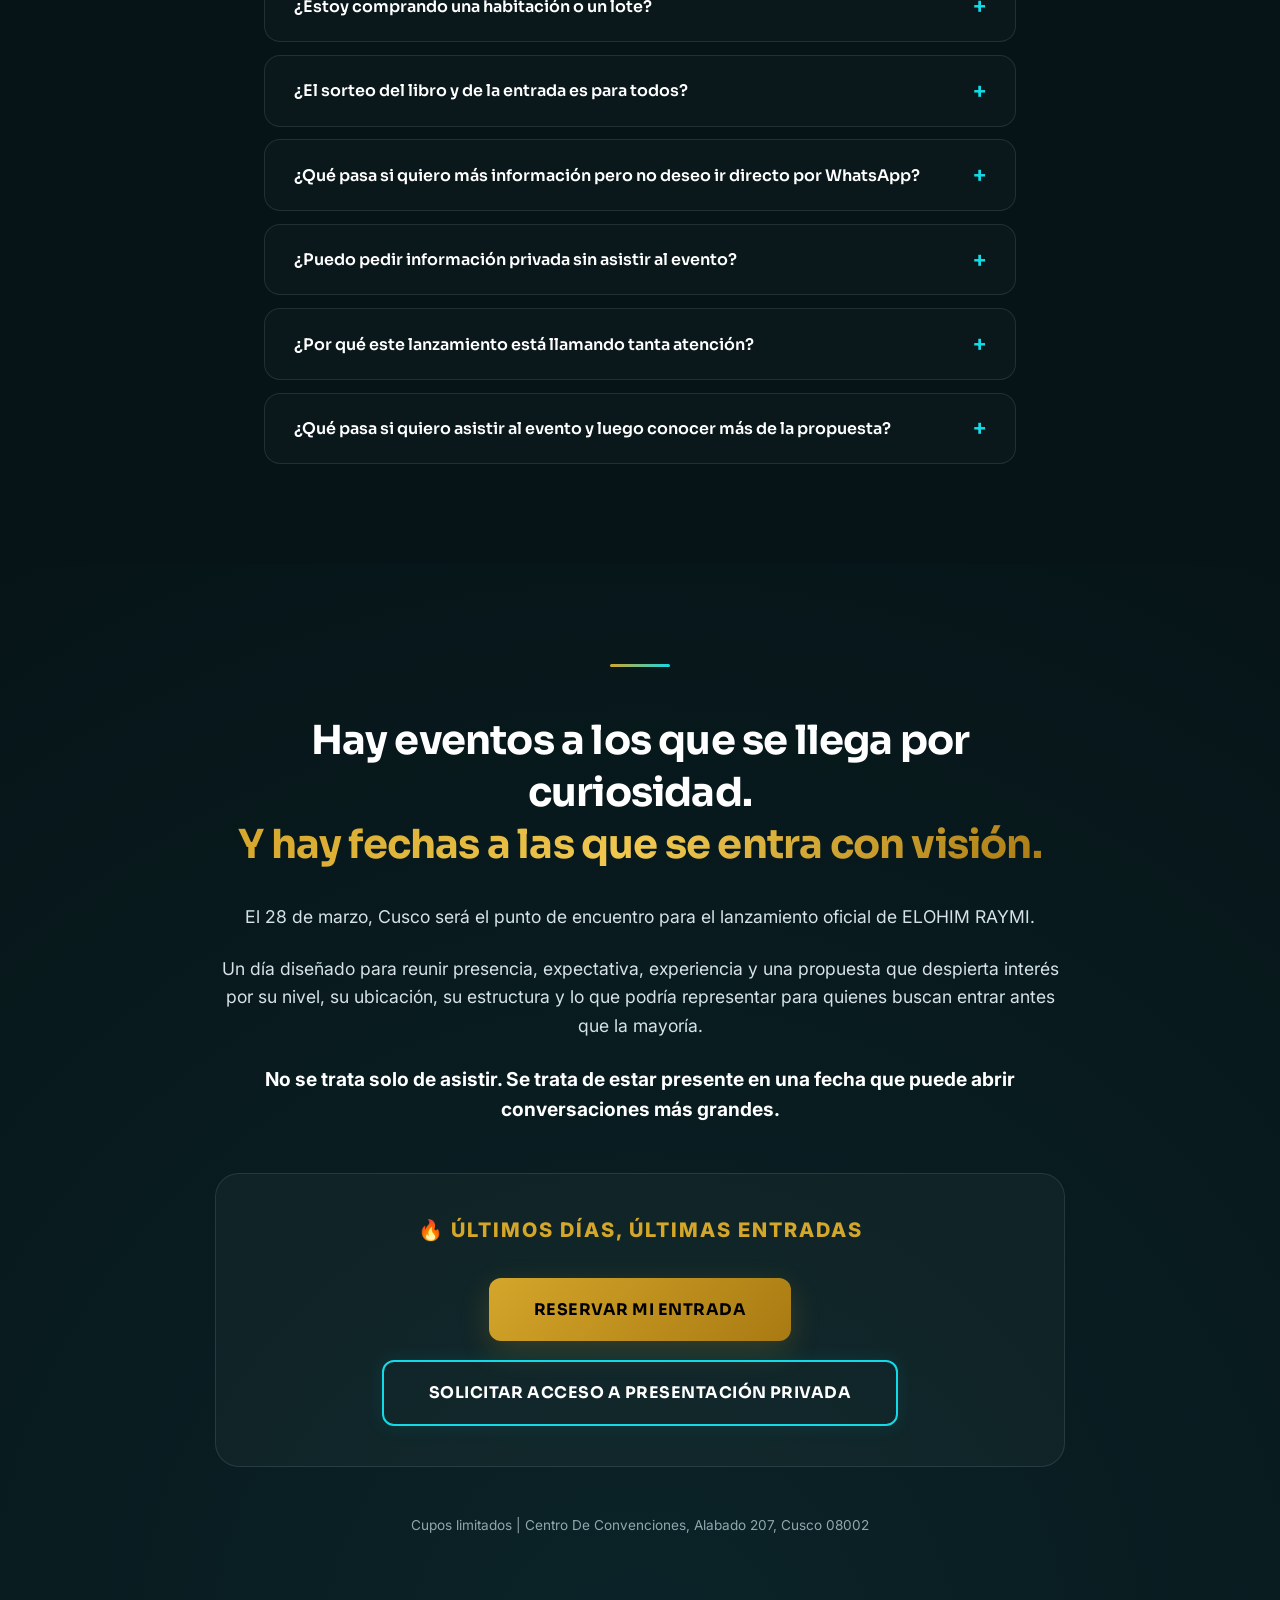
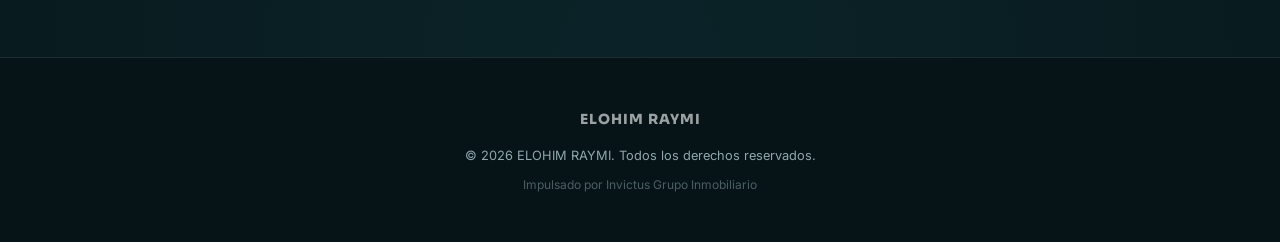
==== commit 66f17df1: "update reservation text and add meta pixel code" ====
--- a/index.html
+++ b/index.html
@@ -39,7 +39,7 @@
                 INVICTUS
             </a>
             <div class="countdown-content-wrapper">
-                <span id="countdown-label" class="countdown-phase-label">Separa hoy con US$10 (S/34.50) y bloquea tu precio de preventa hasta el domingo 22 de marzo</span>
+                <span id="countdown-label" class="countdown-phase-label">Separa hoy con US$10 (S/34.50) y asegura tu lugar para el 28 de marzo</span>
                 <div class="countdown-digits-row">
                     <div class="countdown-unit">
                         <span id="cd-days" class="countdown-digit">00</span>
@@ -120,7 +120,7 @@
                             <div class="form-header" style="text-align: center;">
                                 <h1 style="font-size: 1.6rem; color: var(--text-primary); margin-bottom: 0.5rem; text-transform: uppercase; letter-spacing: 0.05em;">ASEGURA TU LUGAR</h1>
                                 <p class="eyebrow" style="margin-bottom: 1.2rem; font-size: 0.85rem; letter-spacing: 0.05em; color: var(--text-secondary); text-transform: none;">Completa tus datos y reserva tu entrada</p>
-                                <p style="font-size: 0.95rem; color: var(--gold-premium); font-weight: 700; line-height: 1.5; margin-bottom: 0;">Separa hoy con US$10 (S/34.50) y bloquea tu precio de preventa hasta el domingo 22 de marzo.</p>
+                                <p style="font-size: 0.95rem; color: var(--gold-premium); font-weight: 700; line-height: 1.5; margin-bottom: 0;">Separa hoy con US$10 (S/34.50) y asegura tu lugar para el 28 de marzo.</p>
                             </div>
                             <form id="lead-form" class="compact-form">
                                 <div class="form-group">
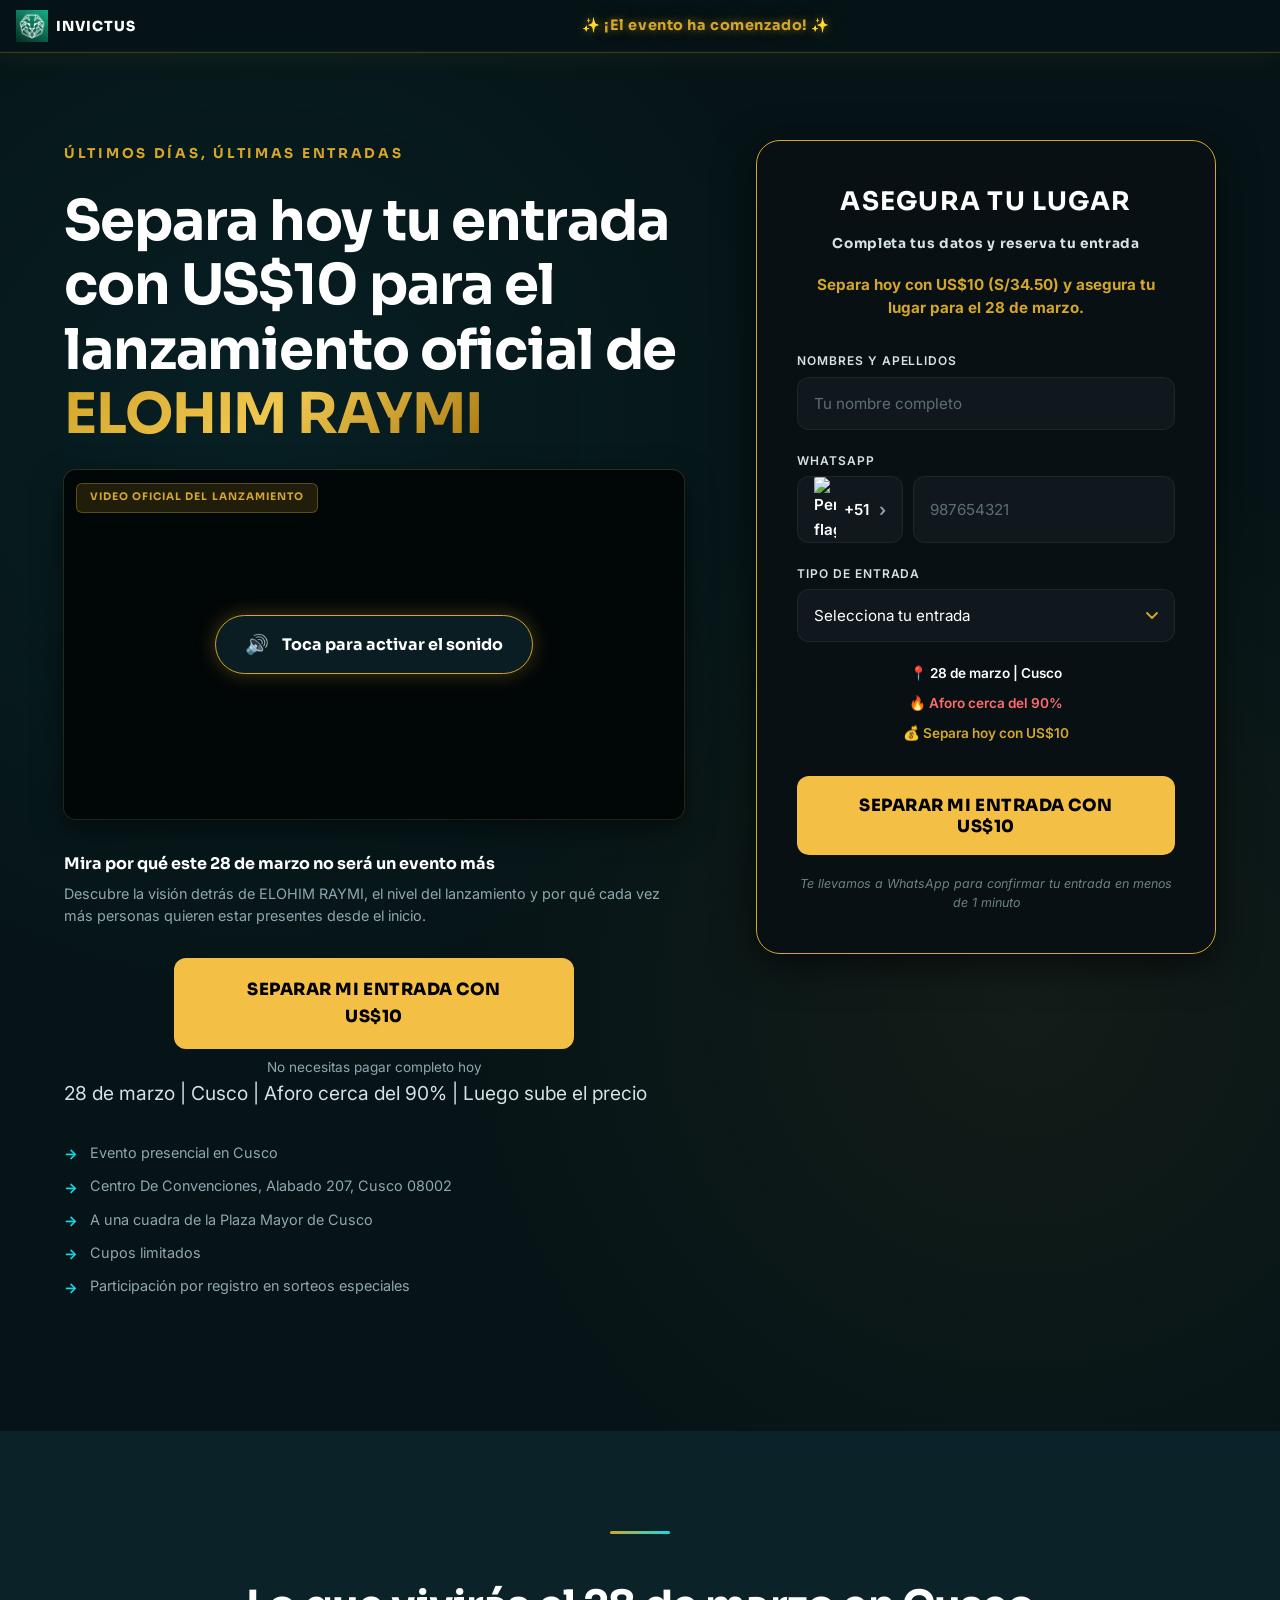
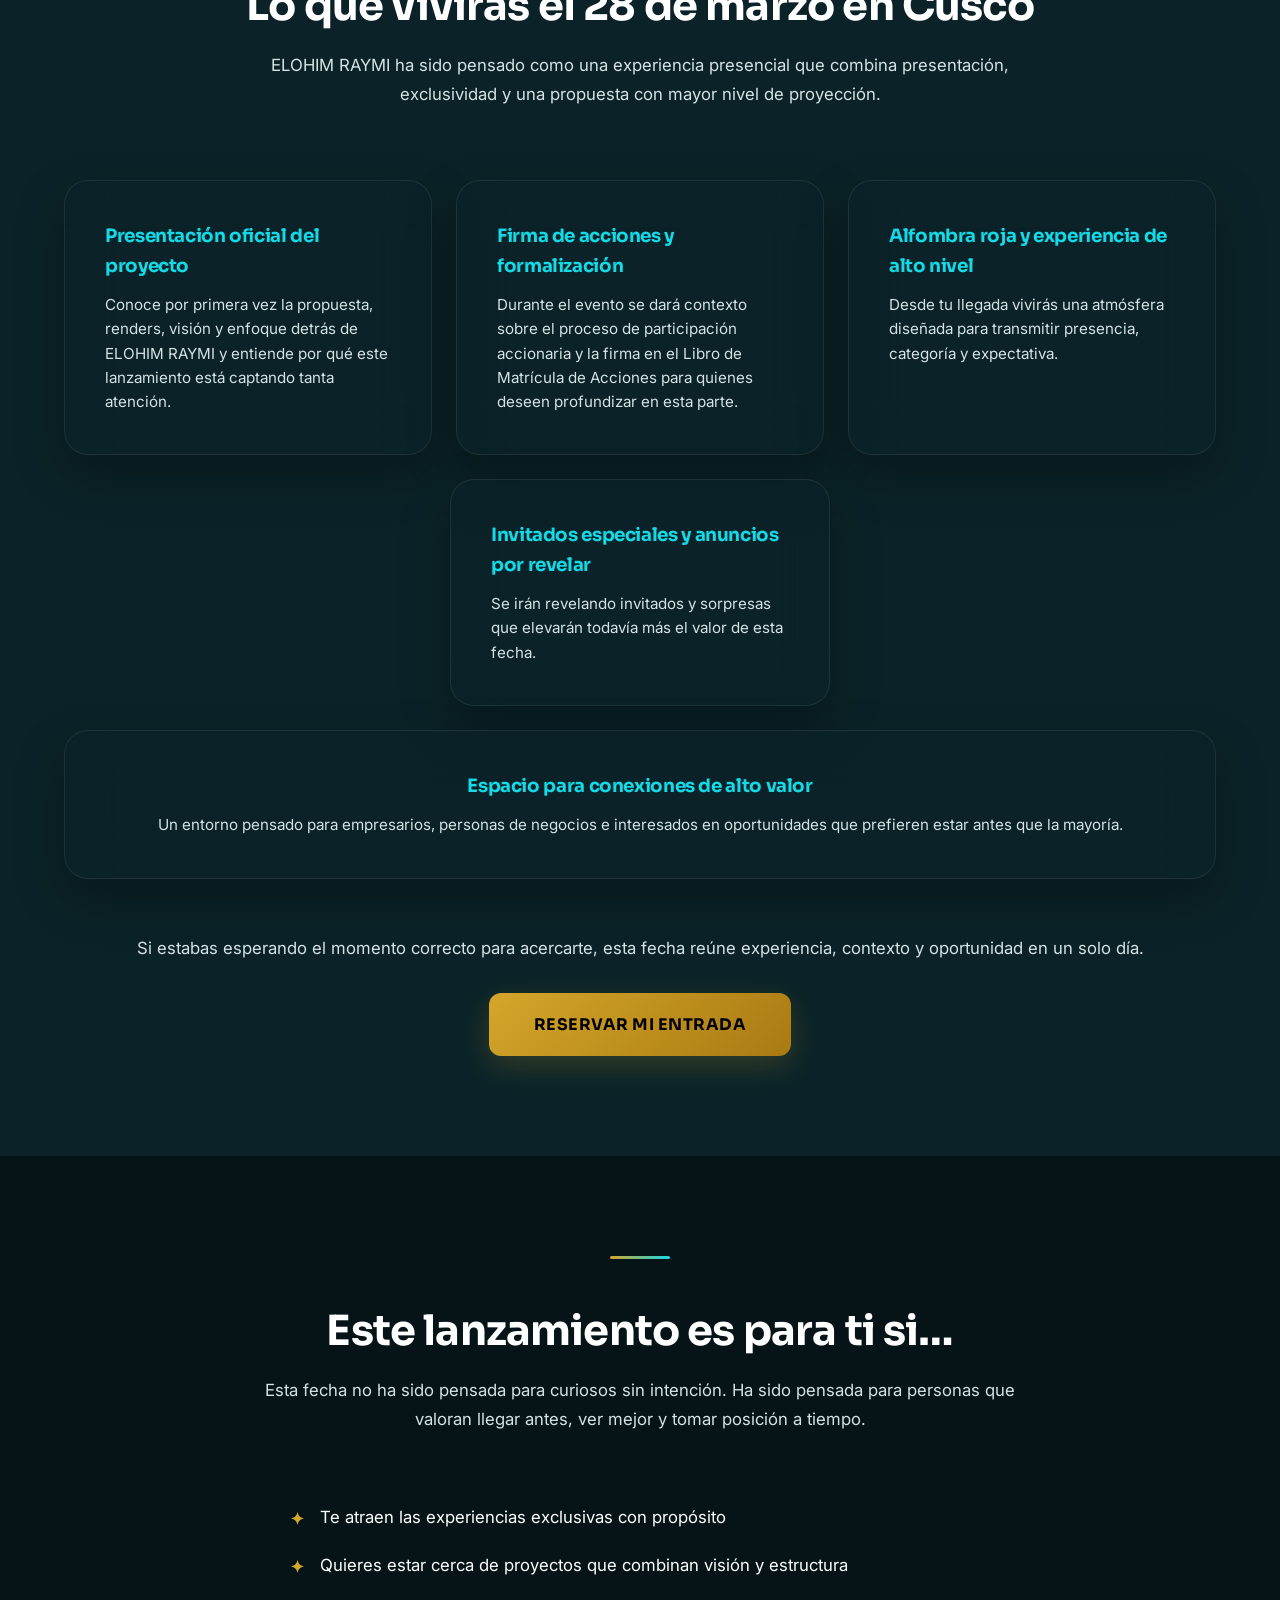
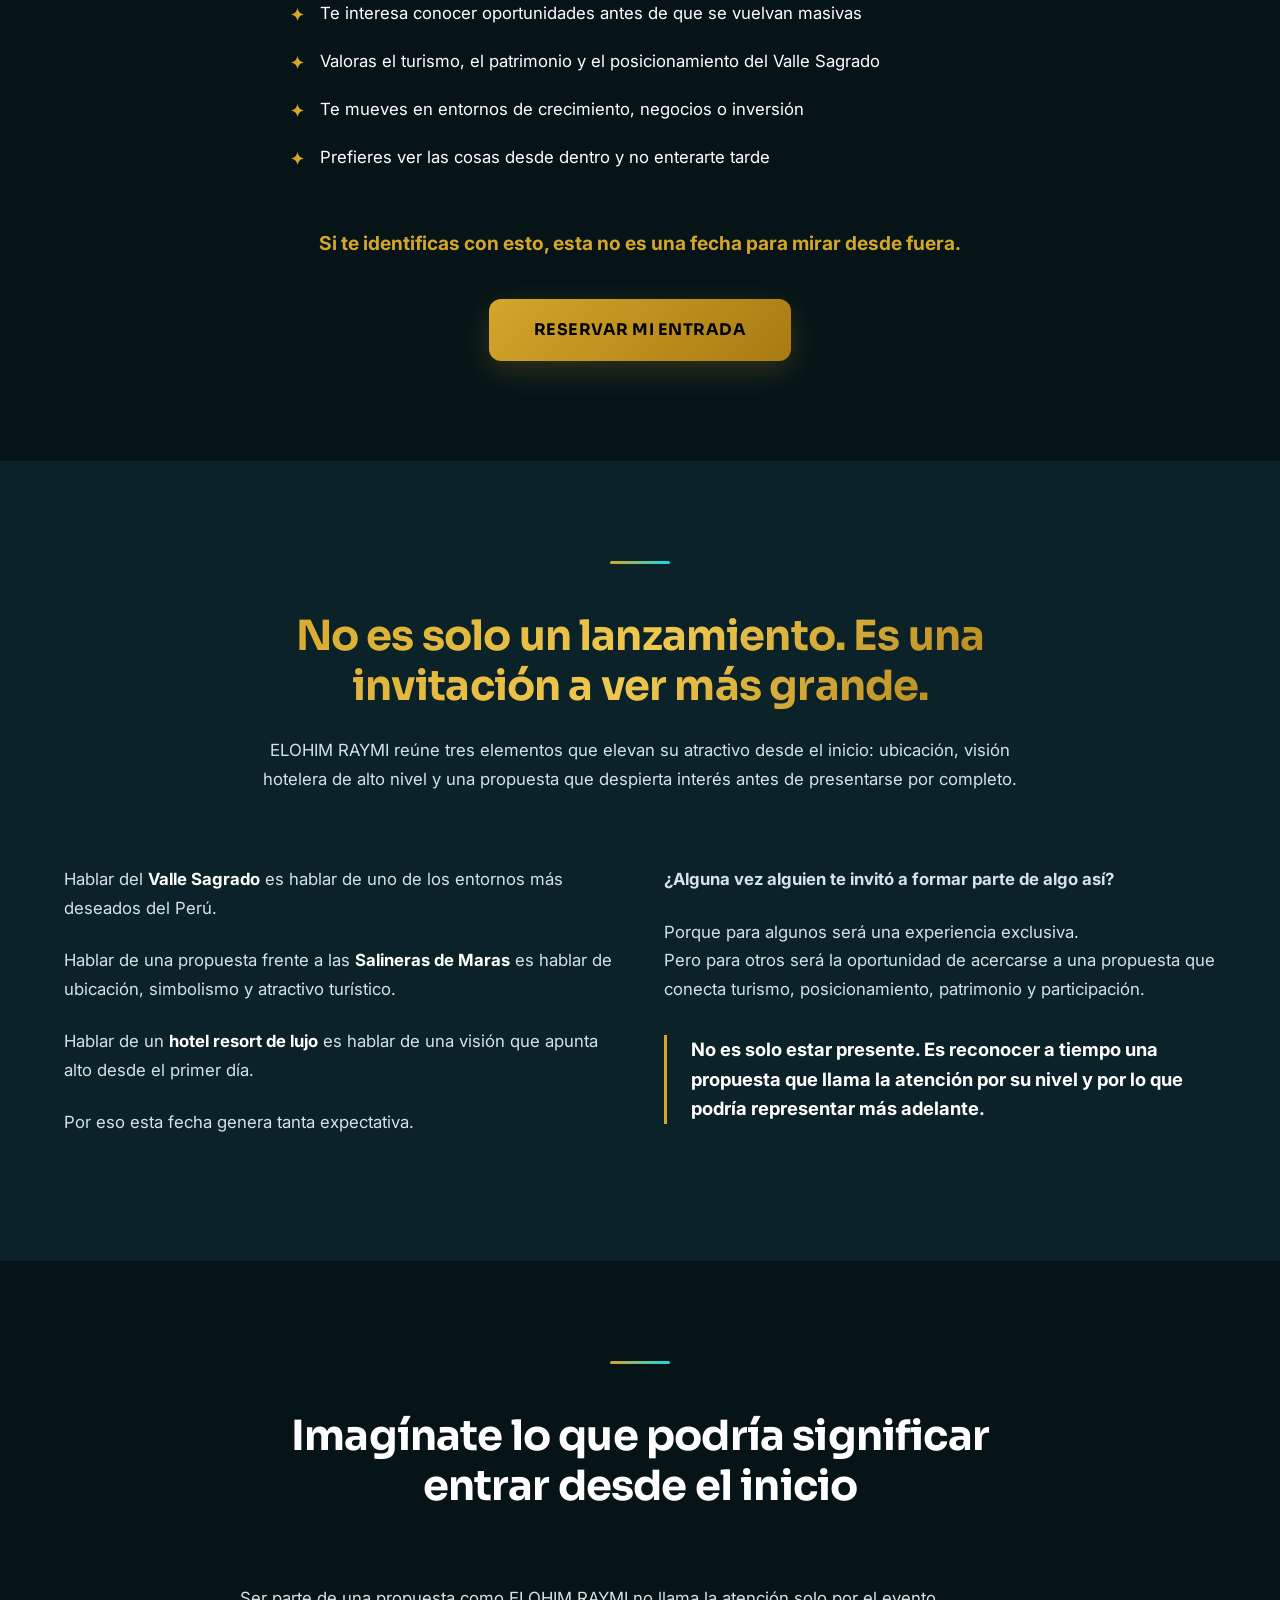
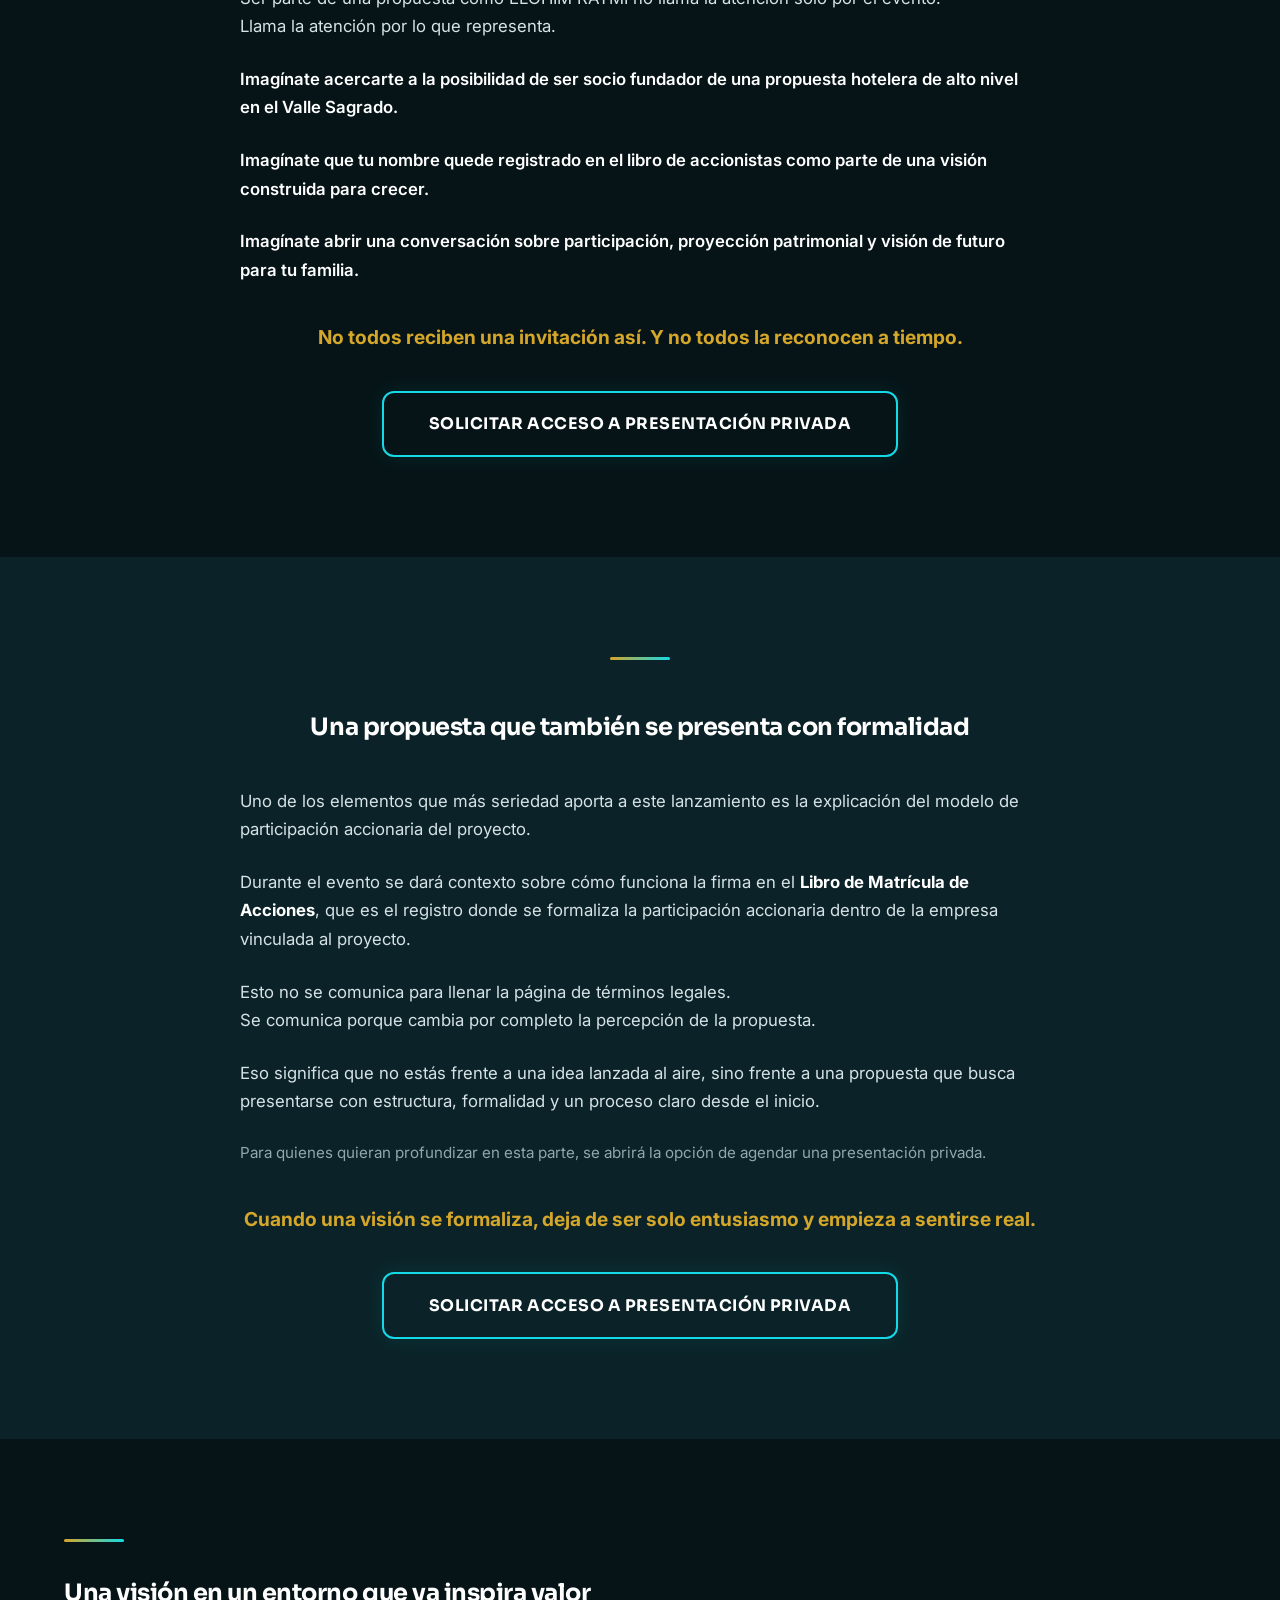
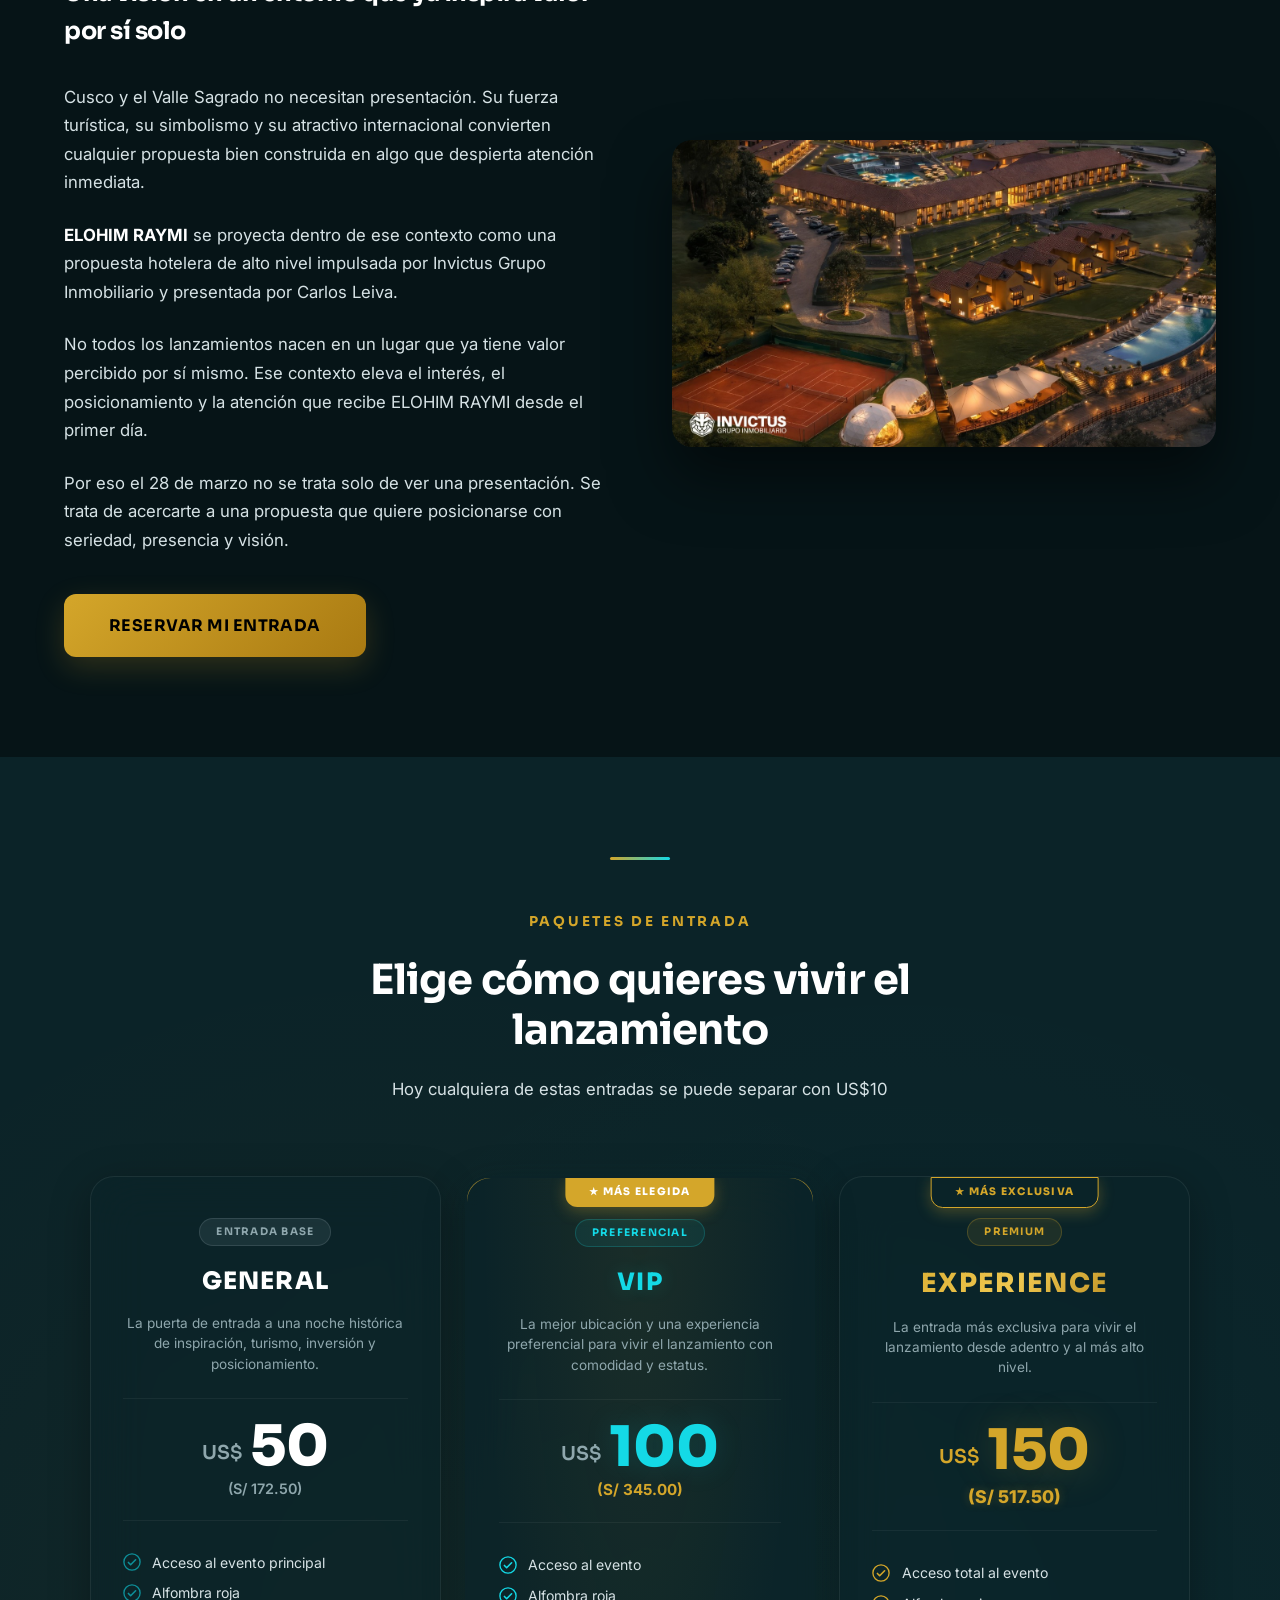
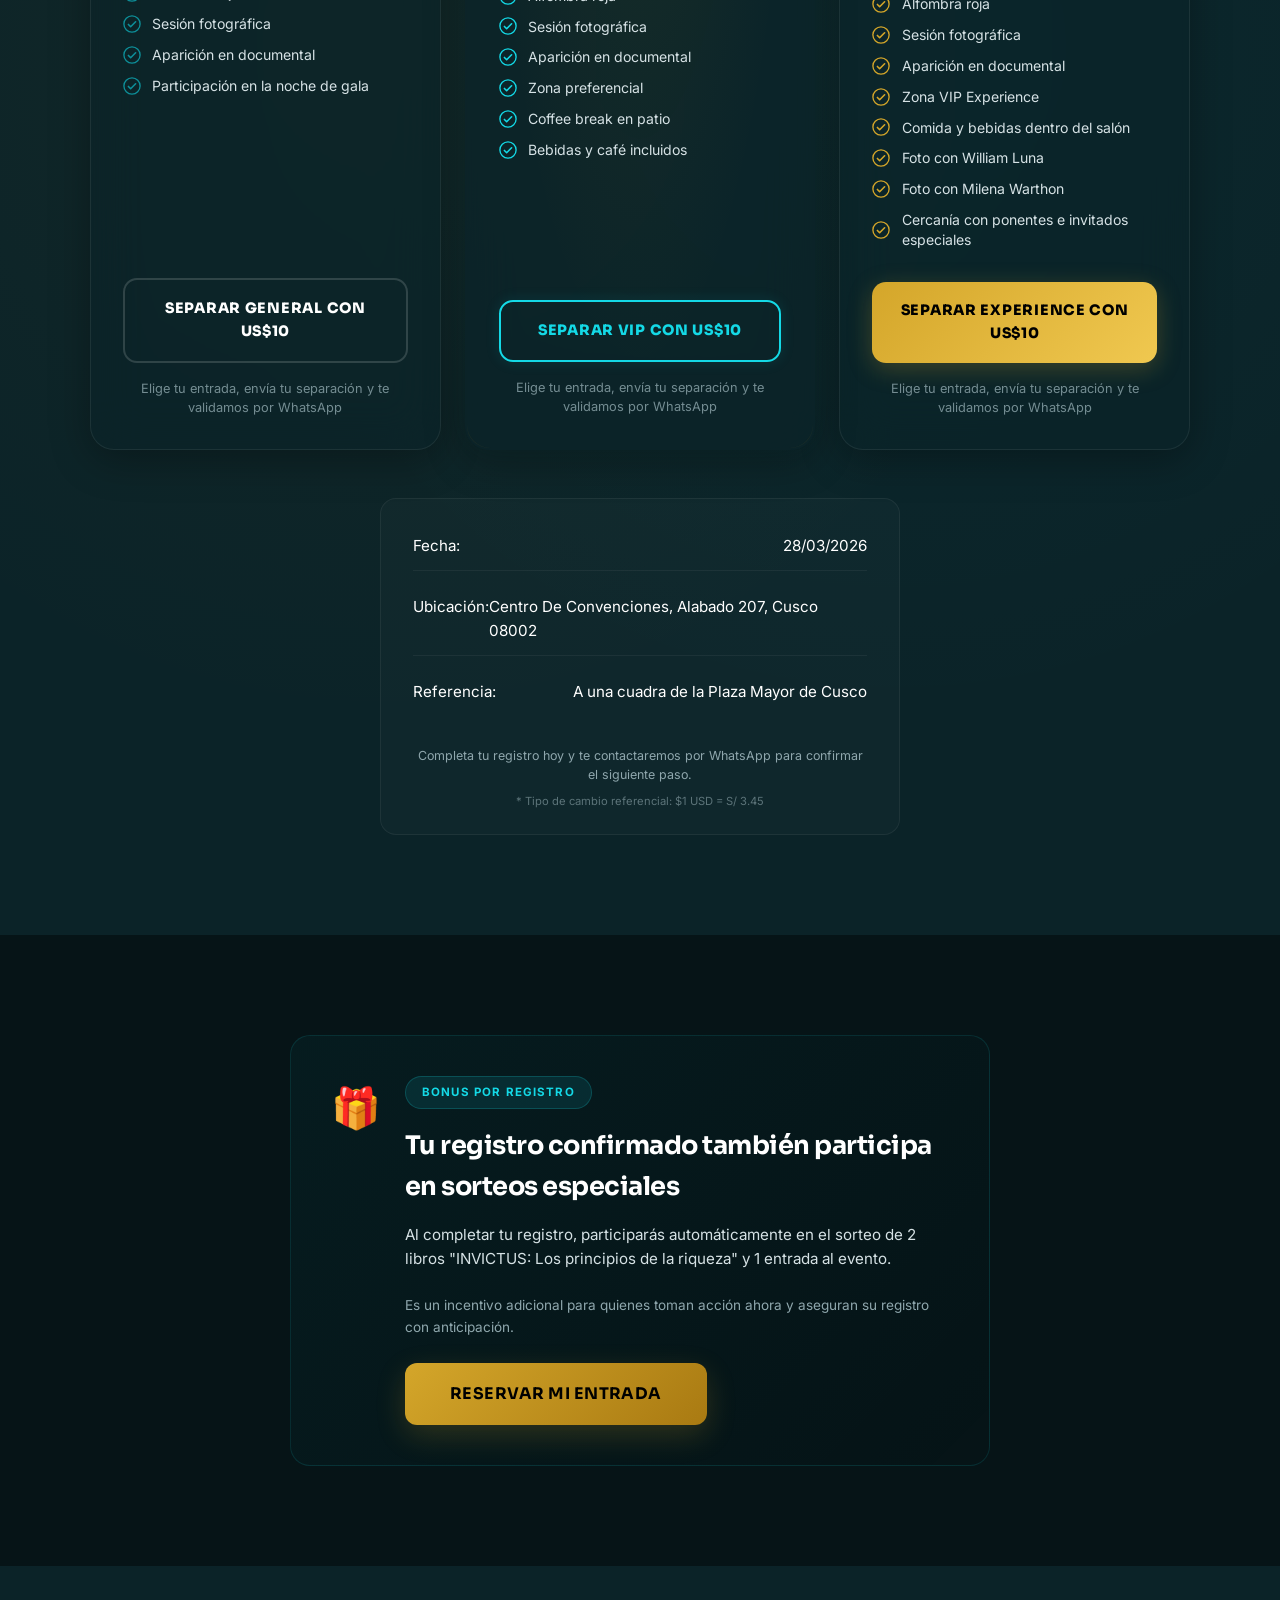
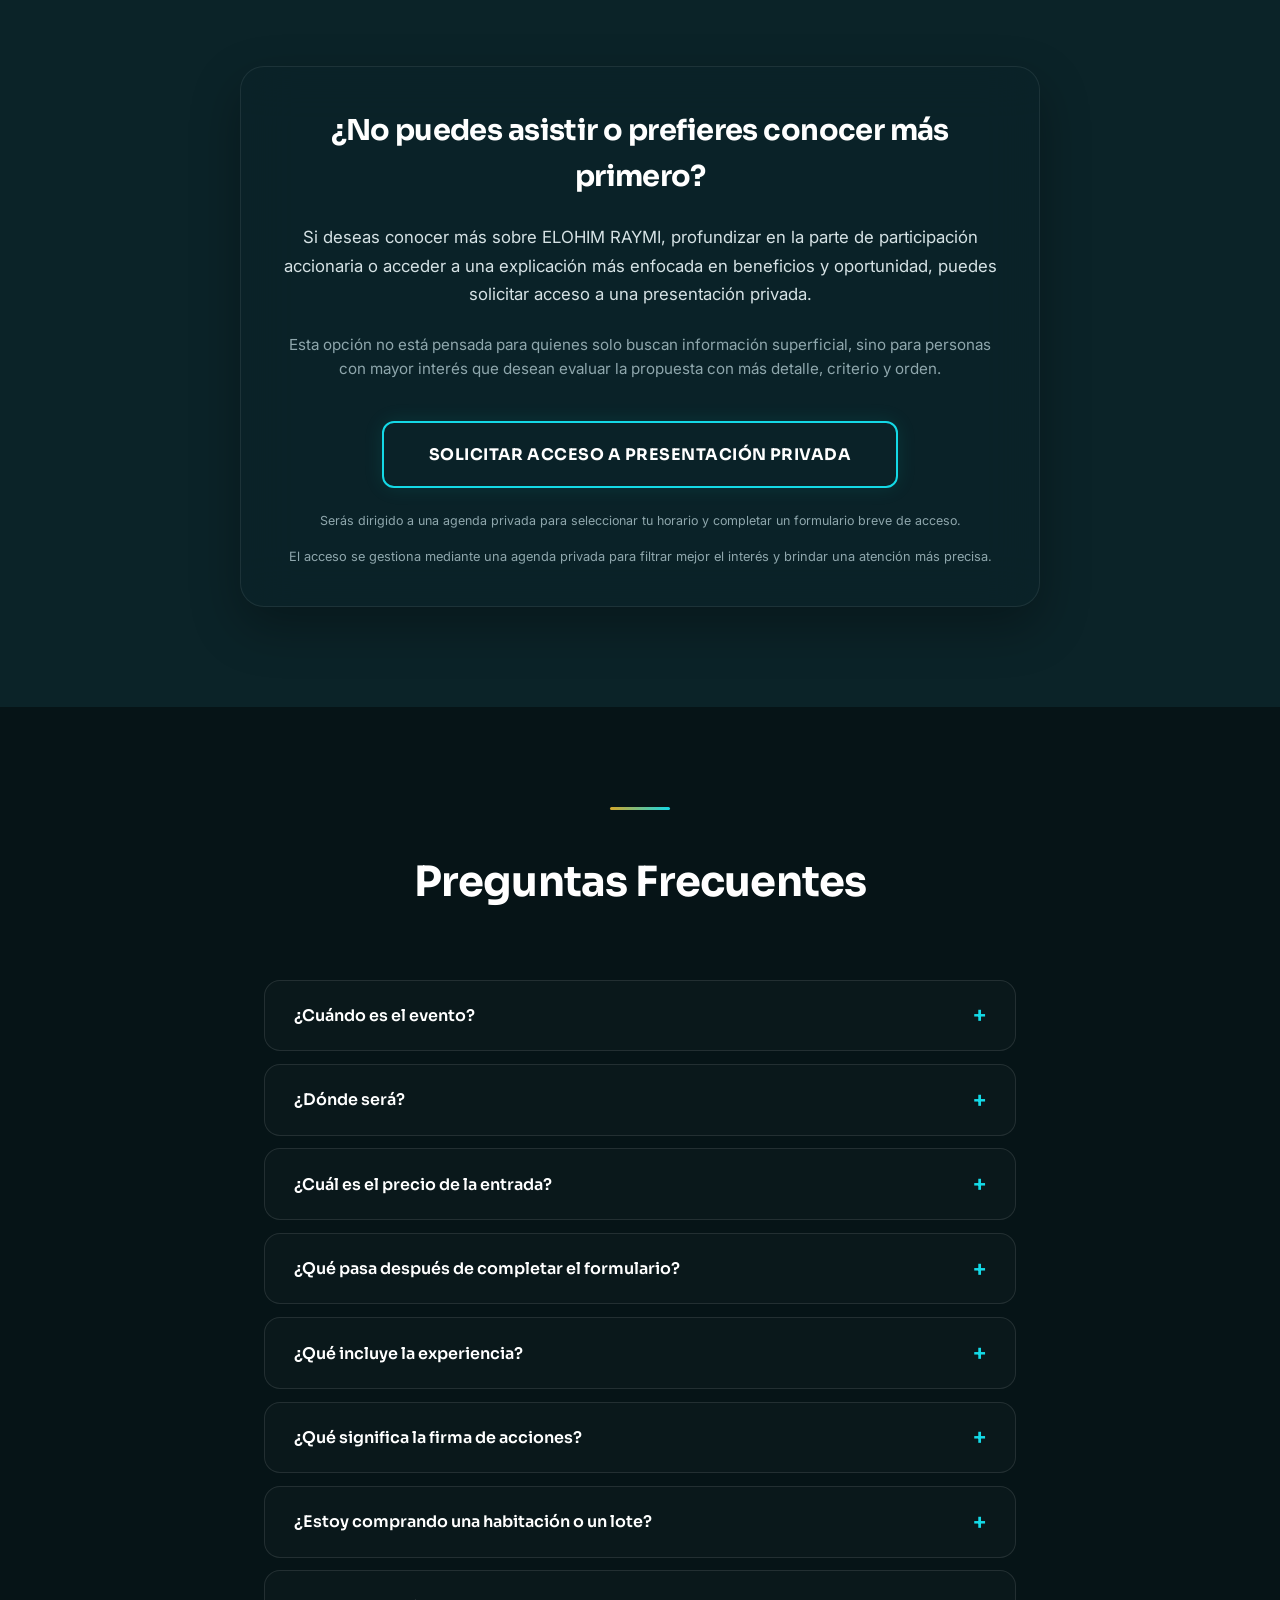
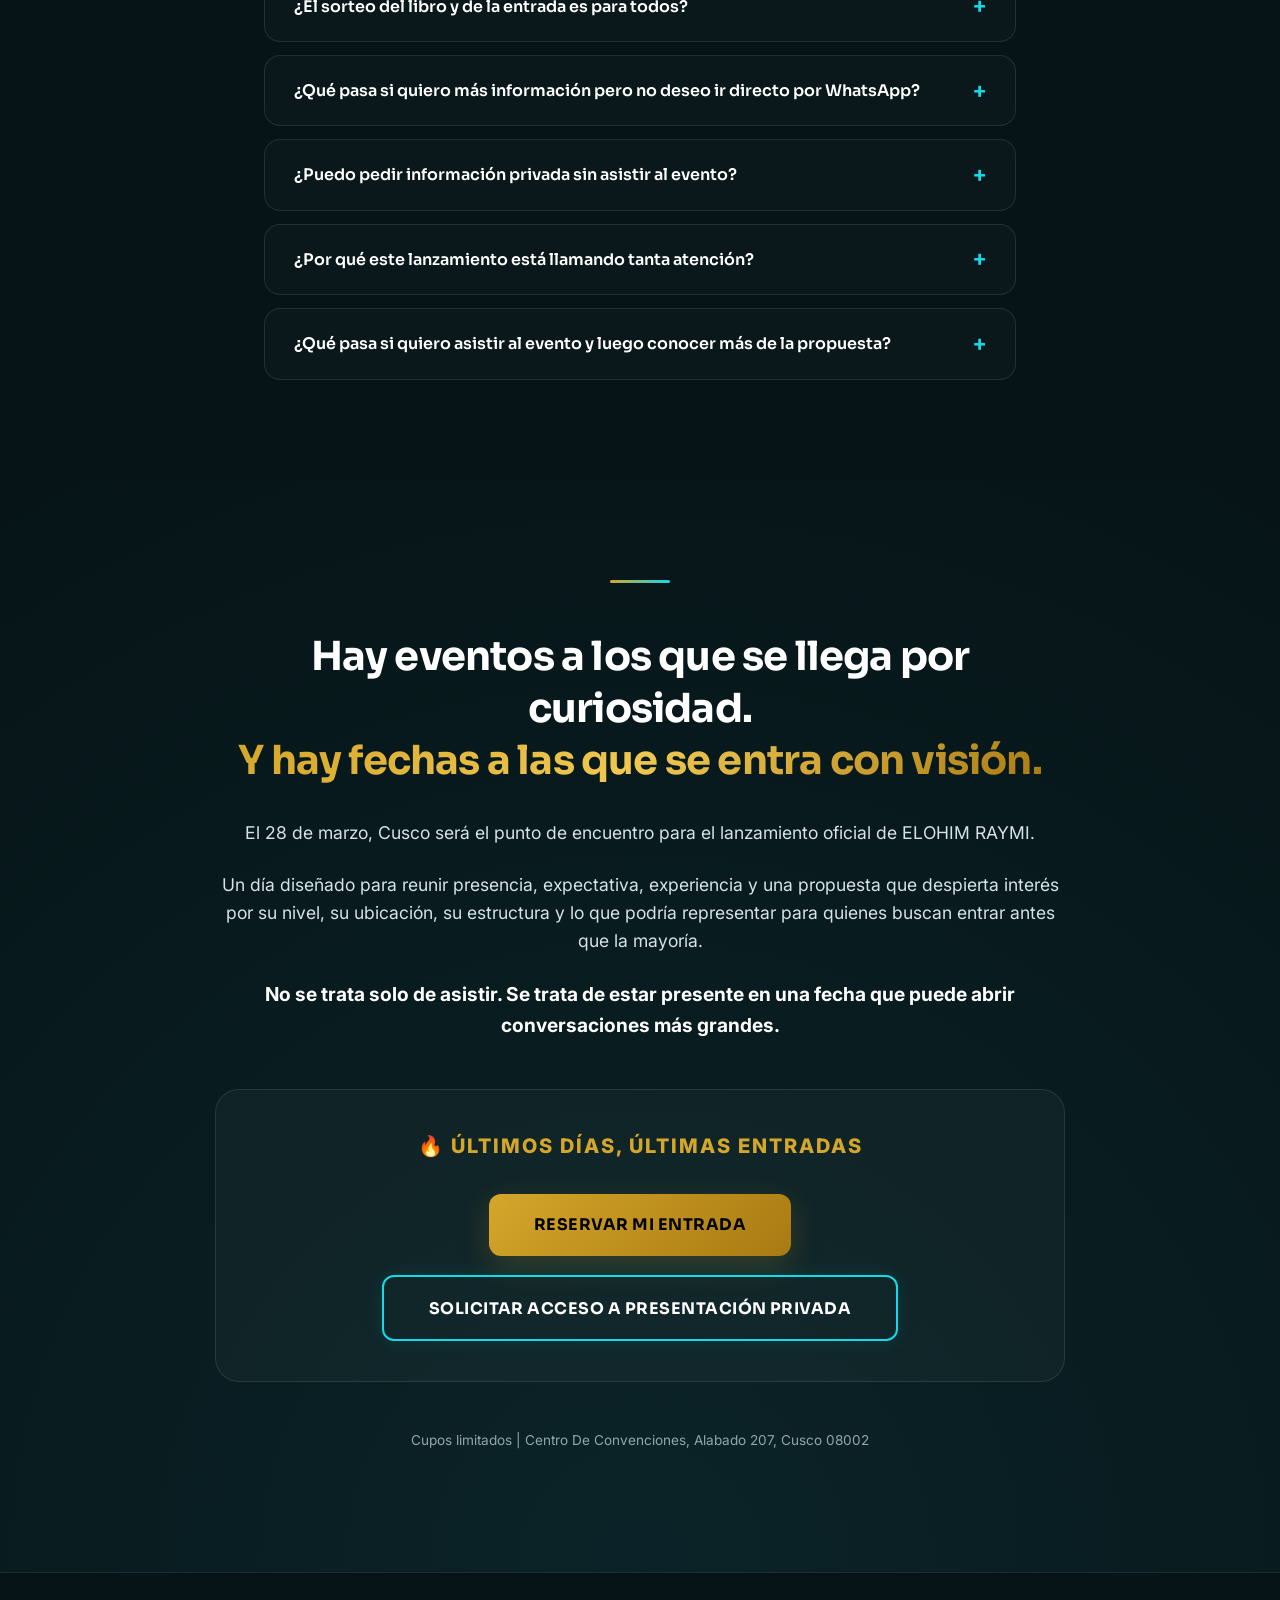
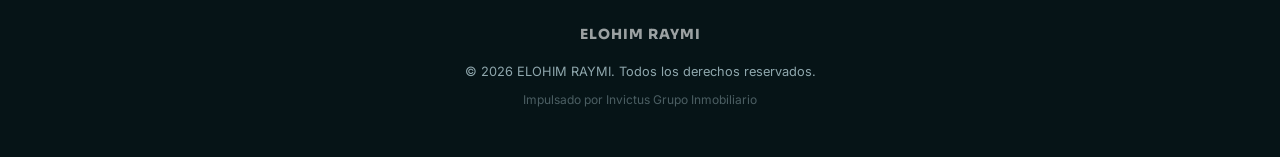
==== commit 743b7c1e: "Update landing page: new hero messaging, CTAs, and pricing tiers" ====
--- a/index.html
+++ b/index.html
@@ -78,8 +78,8 @@
                 <div class="hero-wrapper">
                     <!-- LEFT: COPY -->
                     <div class="hero-content" data-reveal>
-                        <span class="eyebrow">CUSCO | LANZAMIENTO OFICIAL | 28.03.2026</span>
-                        <h1>Vive el lanzamiento oficial de <span class="text-gradient-gold text-nowrap">ELOHIM RAYMI</span>,<br>el Hotel Resort de Lujo 6 Estrellas en el Valle Sagrado de Cusco</h1>
+                        <span class="eyebrow">ÚLTIMOS DÍAS, ÚLTIMAS ENTRADAS</span>
+                        <h1>Separa hoy tu entrada con US$10 para el lanzamiento oficial de <span class="text-gradient-gold text-nowrap">ELOHIM RAYMI</span></h1>
 
                         <!-- VSL VIDEO -->
                         <div class="vsl-container">
@@ -98,8 +98,12 @@
                             <p class="vsl-title">Mira por qué este 28 de marzo no será un evento más</p>
                             <p class="vsl-desc">Descubre la visión detrás de ELOHIM RAYMI, el nivel del lanzamiento y por qué cada vez más personas quieren estar presentes desde el inicio.</p>
                         </div>
-
-                        <p class="subheadline">Un evento presencial con alfombra roja, invitados especiales y acceso cercano a una propuesta de alto nivel que une turismo, estatus y visión patrimonial.</p>
+                        <div class="vsl-cta-container" style="margin-top: 1.5rem; text-align: center;">
+                            <a href="#registro" class="btn btn-solid-gold w-full" style="max-width: 400px; display: inline-flex; justify-content: center;">SEPARAR MI ENTRADA CON US$10</a>
+                            <p class="microcopy" style="margin-top: 0.5rem; font-size: 0.85rem; color: var(--text-muted);">No necesitas pagar completo hoy</p>
+                        </div>
+
+                        <p class="subheadline">28 de marzo | Cusco | Aforo cerca del 90% | Luego sube el precio</p>
 
 
                         <!-- MOBILE: Form appears here via CSS order -->
@@ -149,8 +153,13 @@
                                     </select>
                                 </div>
 
-                                <button type="submit" class="btn w-full btn-solid-gold">RESERVAR MI ENTRADA</button>
-                                <p class="microcopy form-microcopy">Te contactaremos por WhatsApp para enviarte el siguiente paso y confirmar tu preventa.</p>
+                                <div class="micro-proofs" style="display: flex; flex-direction: column; gap: 0.5rem; margin-bottom: 1.5rem; text-align: center; font-size: 0.85rem; font-weight: 600;">
+                                    <div style="color: var(--text-primary);">📍 28 de marzo | Cusco</div>
+                                    <div style="color: #ff6b6b;">🔥 Aforo cerca del 90%</div>
+                                    <div style="color: var(--gold-premium);">💰 Separa hoy con US$10</div>
+                                </div>
+                                <button type="submit" class="btn w-full btn-solid-gold">SEPARAR MI ENTRADA CON US$10</button>
+                                <p class="microcopy form-microcopy">Te llevamos a WhatsApp para confirmar tu entrada en menos de 1 minuto</p>
                             </form>
                         </div>
                     </div>
@@ -325,8 +334,8 @@
                 <div class="section-header" data-reveal>
                     <div class="section-divider"></div>
                     <span class="eyebrow">Paquetes de Entrada</span>
-                    <h2>Elige tu nivel de experiencia para el lanzamiento oficial</h2>
-                    <p>Tres formas de vivir una noche histórica en Cusco. Cada paquete ha sido pensado para un nivel distinto de cercanía, exclusividad y acceso.</p>
+                    <h2>Elige cómo quieres vivir el lanzamiento</h2>
+                    <p>Hoy cualquiera de estas entradas se puede separar con US$10</p>
                 </div>
 
                 <div class="pricing-grid">
@@ -334,7 +343,7 @@
                     <!-- CARD 1: GENERAL -->
                     <div class="pricing-tier-card" data-reveal data-reveal-delay="1">
                         <div class="tier-header">
-                            <span class="tier-badge tier-badge-general">ENTRADA</span>
+                            <span class="tier-badge tier-badge-general">ENTRADA BASE</span>
                             <h3 class="tier-name">GENERAL</h3>
                             <p class="tier-subtitle">La puerta de entrada a una noche histórica de inspiración, turismo, inversión y posicionamiento.</p>
                         </div>
@@ -369,11 +378,13 @@
                                 Participación en la noche de gala
                             </li>
                         </ul>
-                        <a href="#registro" class="btn btn-tier btn-tier-general" data-plan="GENERAL">COMPRAR ENTRADA</a>
+                        <a href="https://wa.me/5199220381?text=%C2%A1Hola!%20Quiero%20separar%20mi%20entrada%20GENERAL%20con%20US$10%20para%20el%20evento%20y%20mi%20nombre%20es:" class="btn btn-tier btn-tier-general" target="_blank" rel="noopener">Separar GENERAL con US$10</a>
+                        <p class="microcopy" style="margin-top: 1rem; font-size: 0.8rem; text-align: center; opacity: 0.8;">Elige tu entrada, envía tu separación y te validamos por WhatsApp</p>
                     </div>
 
                     <!-- CARD 2: VIP -->
-                    <div class="pricing-tier-card pricing-tier-vip" data-reveal data-reveal-delay="2">
+                    <div class="pricing-tier-card pricing-tier-vip pricing-tier-featured" data-reveal data-reveal-delay="2">
+                        <div class="tier-featured-label" style="background: var(--gold-premium); color: var(--bg-card);">★ MÁS ELEGIDA</div>
                         <div class="tier-header">
                             <span class="tier-badge tier-badge-vip">PREFERENCIAL</span>
                             <h3 class="tier-name tier-name-vip">VIP</h3>
@@ -418,12 +429,13 @@
                                 Bebidas y café incluidos
                             </li>
                         </ul>
-                        <a href="#registro" class="btn btn-tier btn-tier-vip" data-plan="VIP">COMPRAR ENTRADA</a>
-                    </div>
-
-                    <!-- CARD 3: EXPERIENCE (Featured) -->
-                    <div class="pricing-tier-card pricing-tier-featured" data-reveal data-reveal-delay="3">
-                        <div class="tier-featured-label">★ MÁS EXCLUSIVO</div>
+                        <a href="https://wa.me/5199220381?text=%C2%A1Hola!%20Quiero%20separar%20mi%20entrada%20VIP%20con%20US$10%20para%20el%20evento%20y%20mi%20nombre%20es:" class="btn btn-tier btn-tier-vip" target="_blank" rel="noopener">Separar VIP con US$10</a>
+                        <p class="microcopy" style="margin-top: 1rem; font-size: 0.8rem; text-align: center; opacity: 0.8;">Elige tu entrada, envía tu separación y te validamos por WhatsApp</p>
+                    </div>
+
+                    <!-- CARD 3: EXPERIENCE -->
+                    <div class="pricing-tier-card" data-reveal data-reveal-delay="3">
+                        <div class="tier-featured-label" style="background: var(--bg-card); color: var(--gold-premium); border: 1px solid var(--gold-premium);">★ MÁS EXCLUSIVA</div>
                         <div class="tier-header">
                             <span class="tier-badge tier-badge-experience">PREMIUM</span>
                             <h3 class="tier-name tier-name-experience">EXPERIENCE</h3>
@@ -476,7 +488,8 @@
                                 Cercanía con ponentes e invitados especiales
                             </li>
                         </ul>
-                        <a href="#registro" class="btn btn-tier btn-tier-experience" data-plan="EXPERIENCE">COMPRAR ENTRADA</a>
+                        <a href="https://wa.me/5199220381?text=%C2%A1Hola!%20Quiero%20separar%20mi%20entrada%20EXPERIENCE%20con%20US$10%20para%20el%20evento%20y%20mi%20nombre%20es:" class="btn btn-tier btn-tier-experience" target="_blank" rel="noopener">Separar EXPERIENCE con US$10</a>
+                        <p class="microcopy" style="margin-top: 1rem; font-size: 0.8rem; text-align: center; opacity: 0.8;">Elige tu entrada, envía tu separación y te validamos por WhatsApp</p>
                     </div>
 
                 </div>
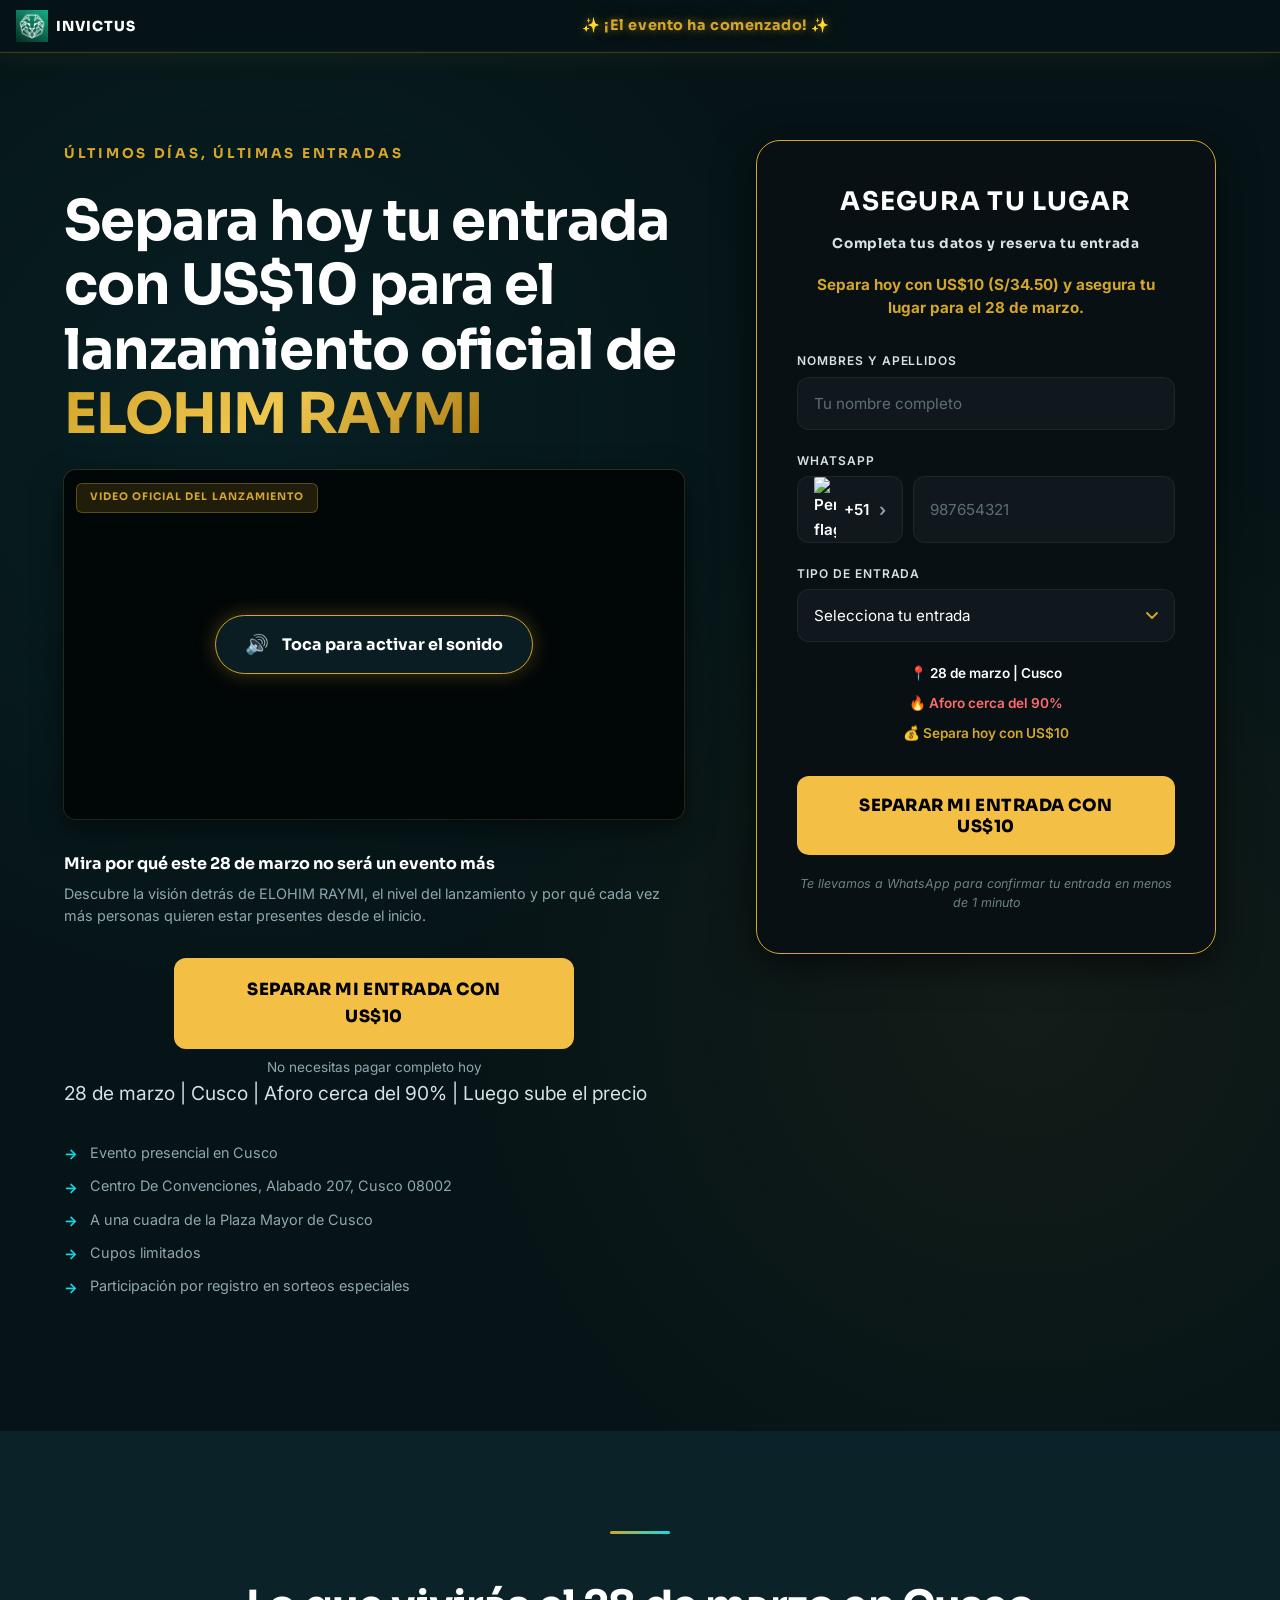
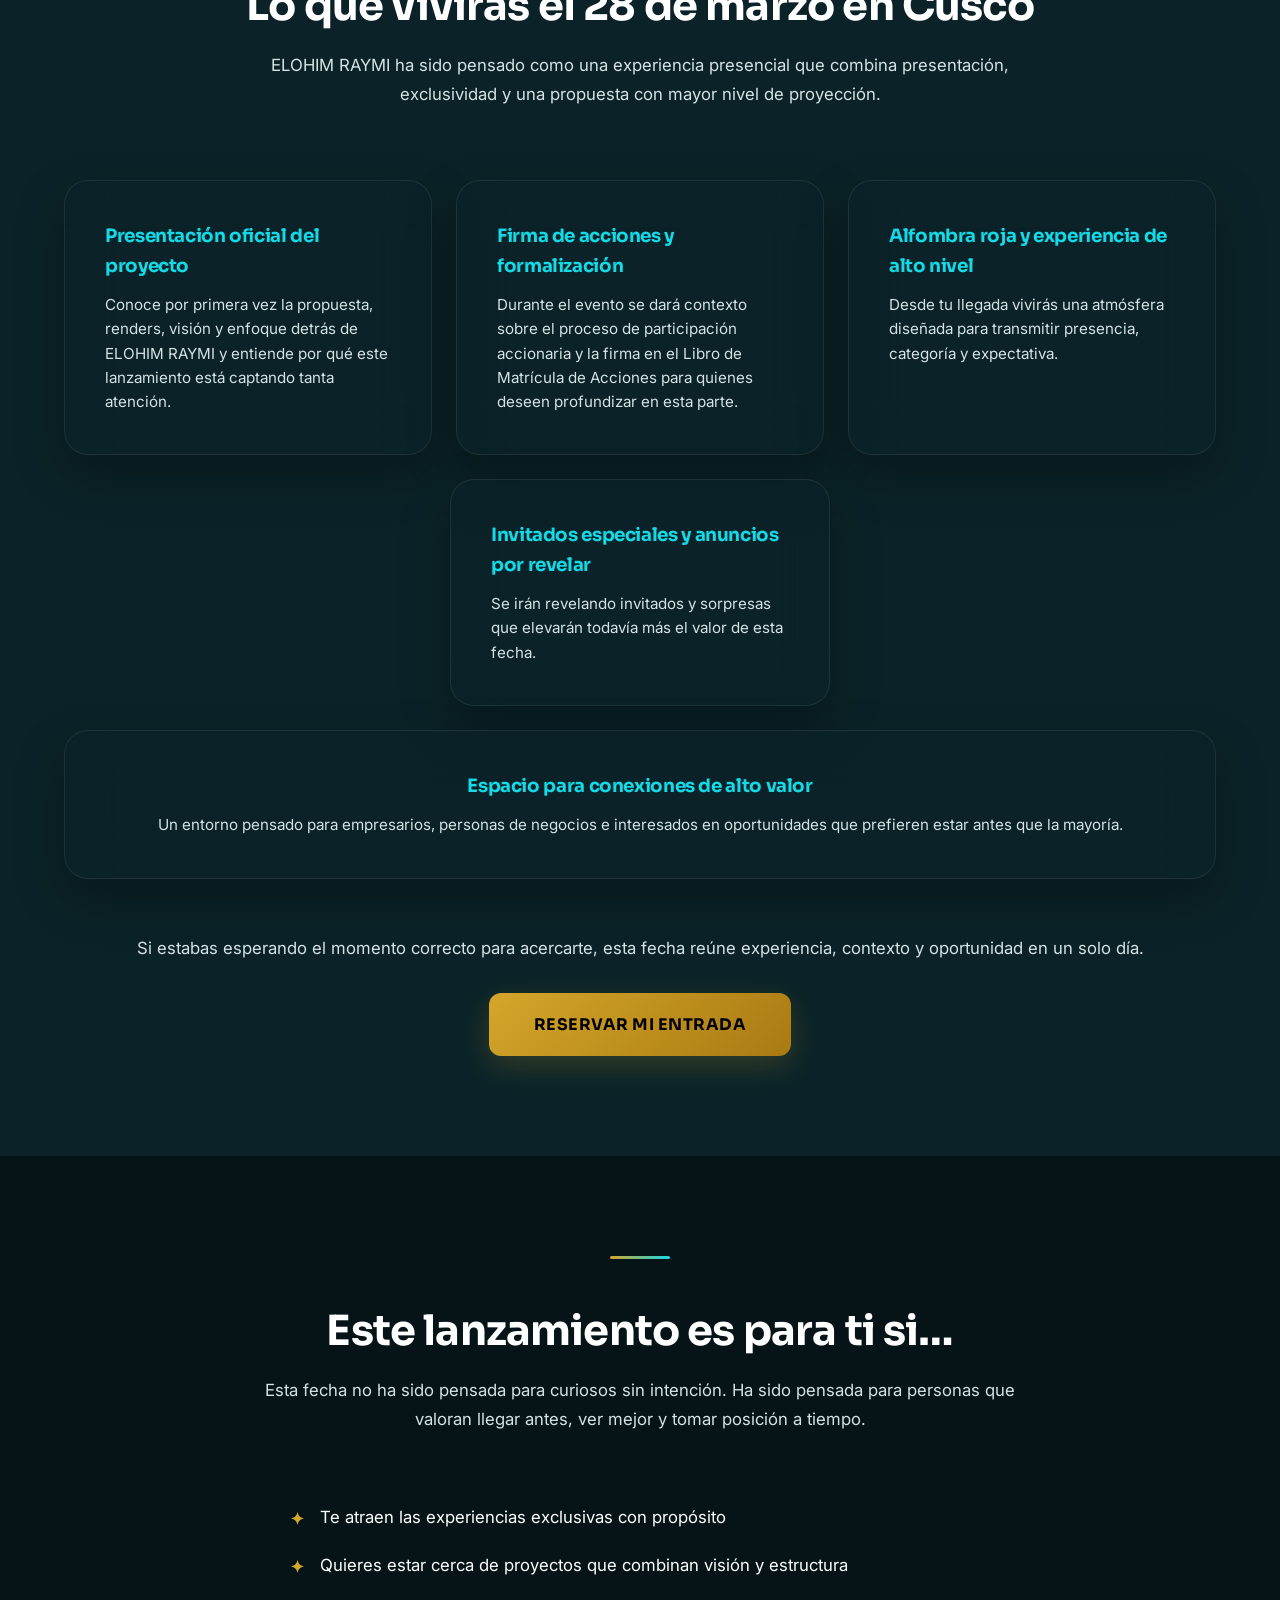
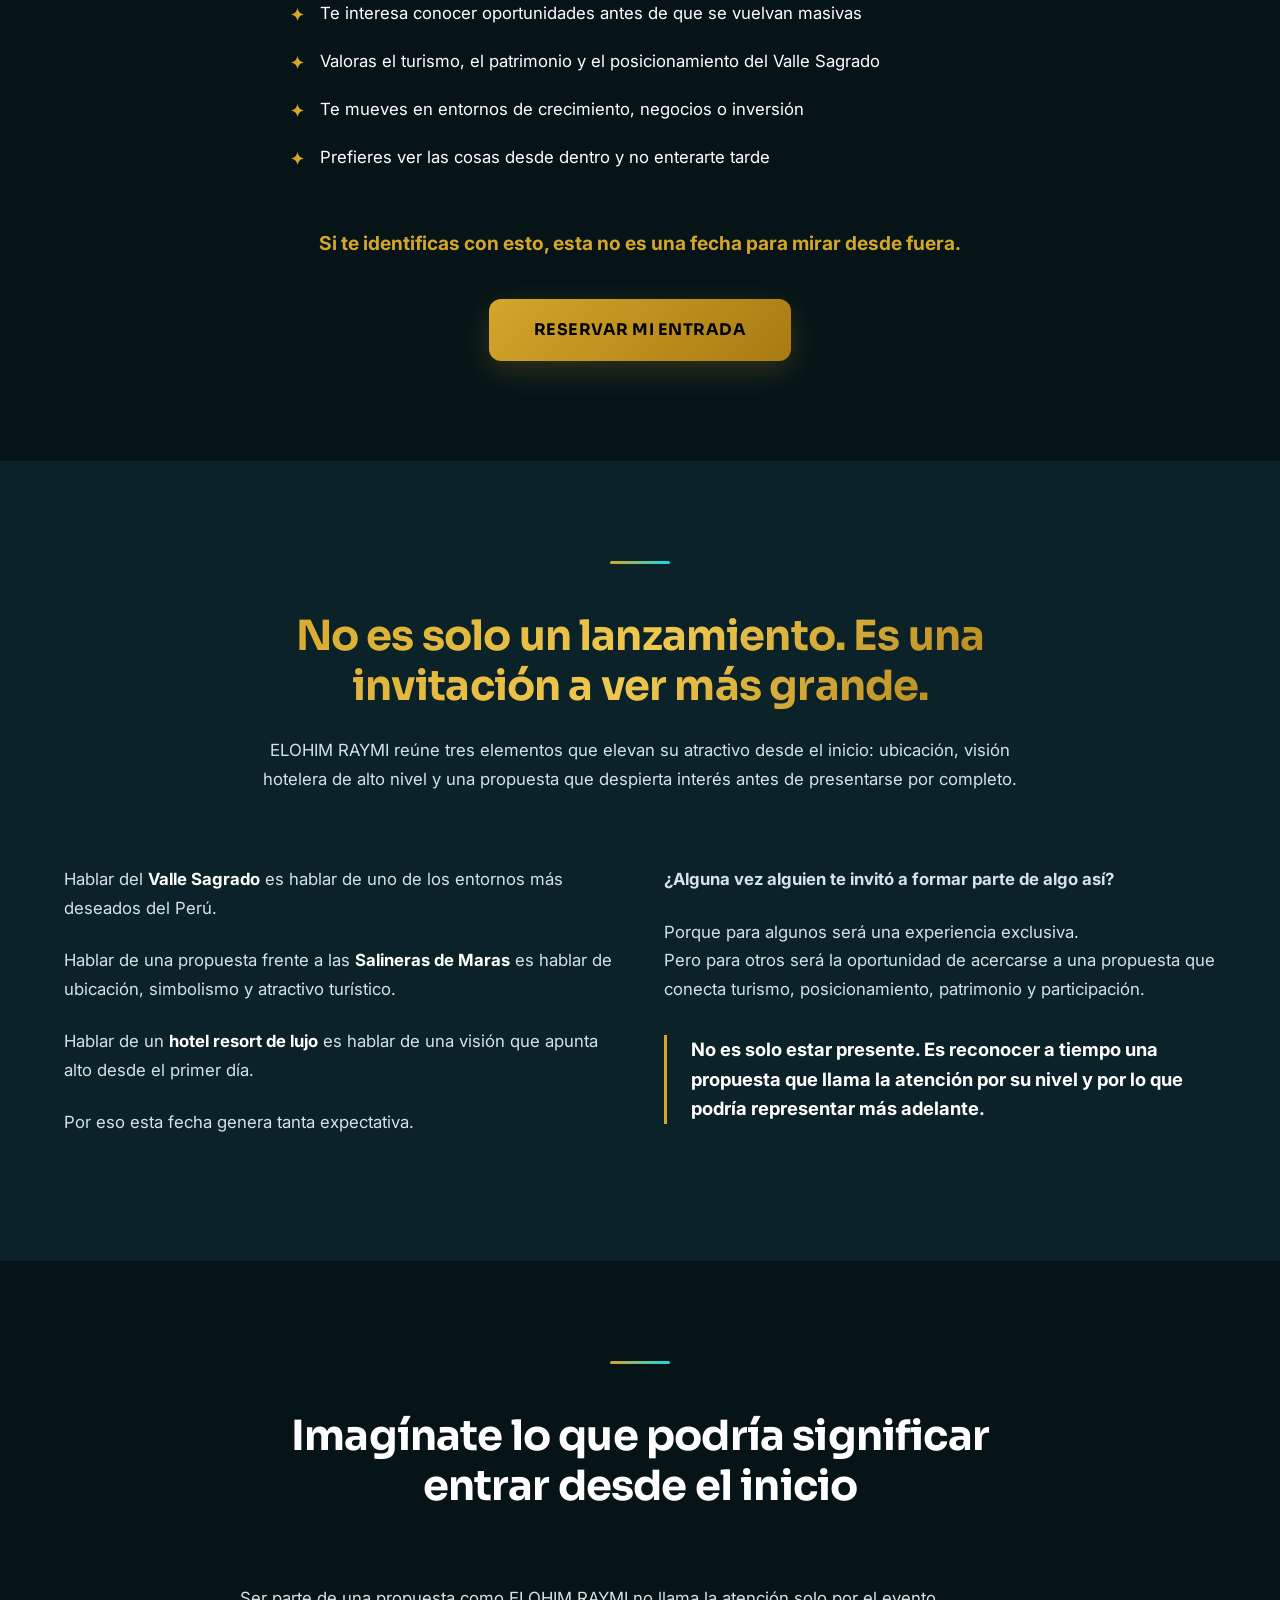
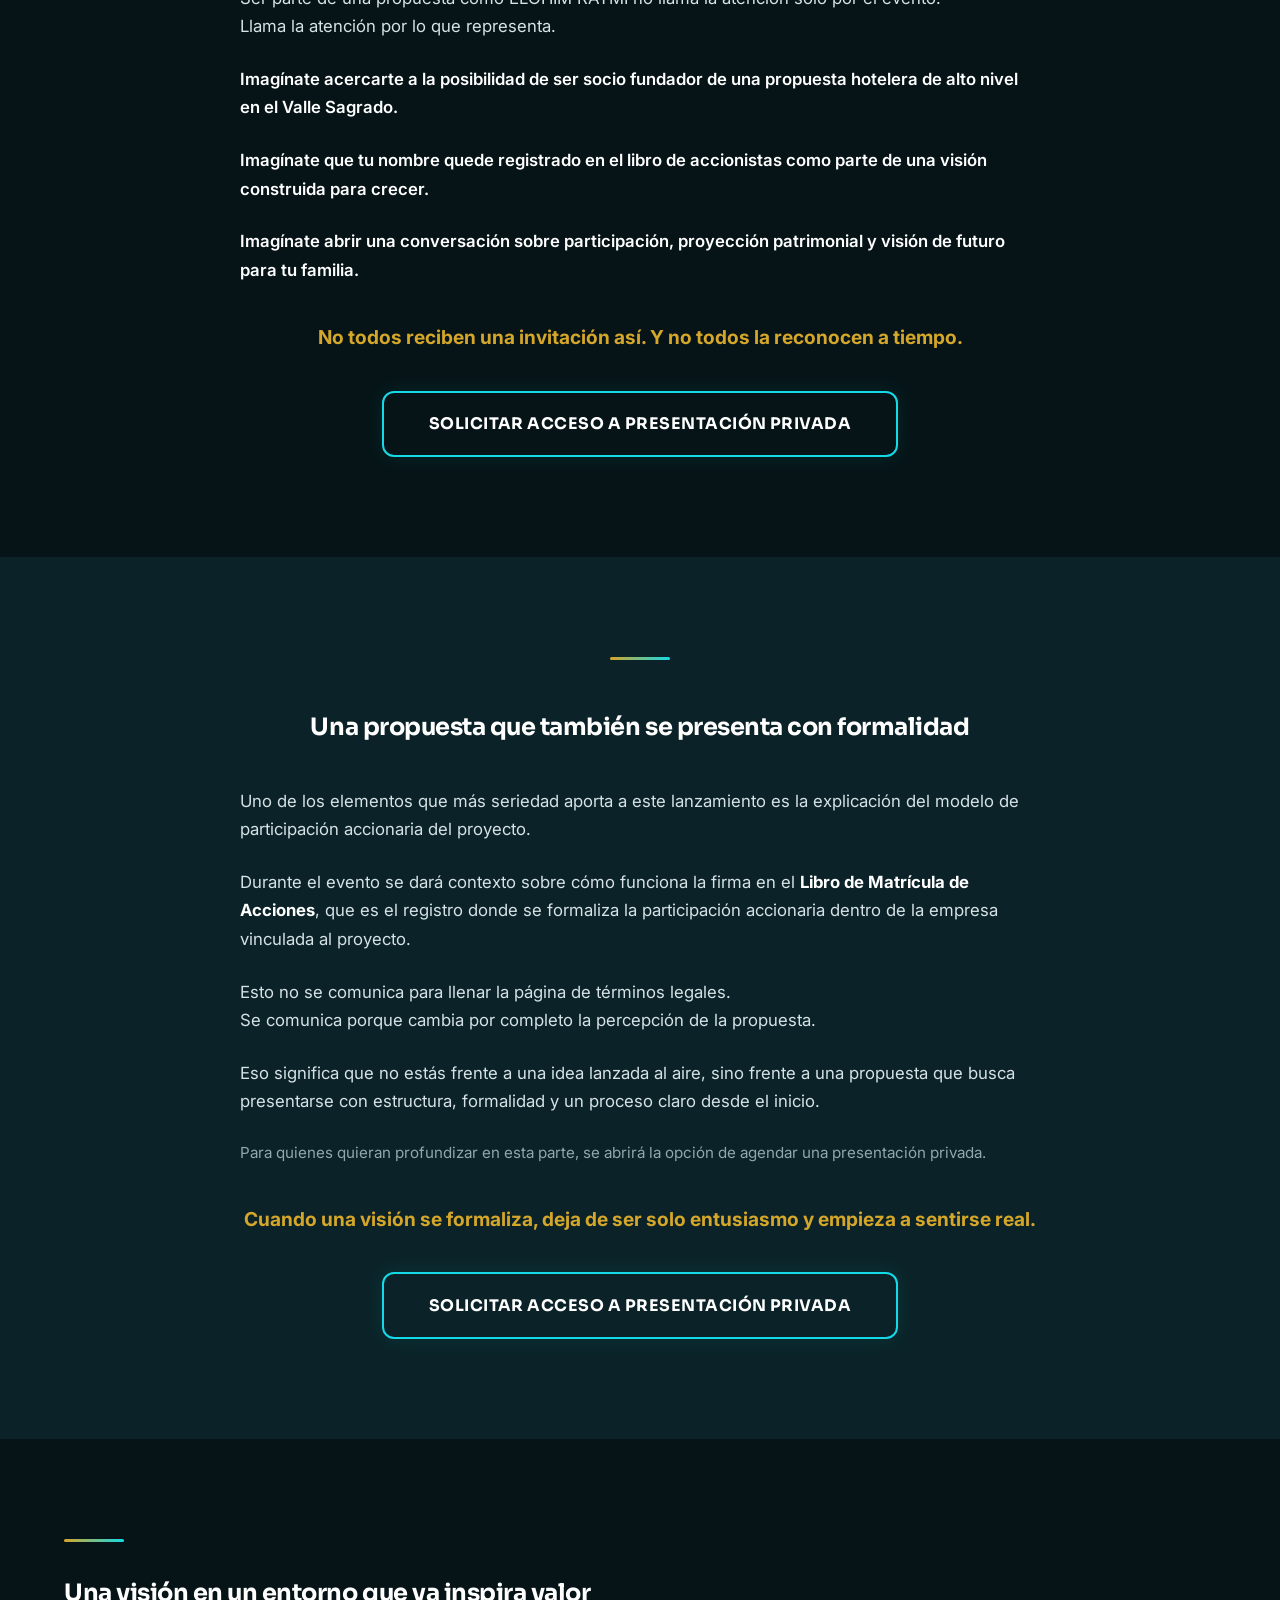
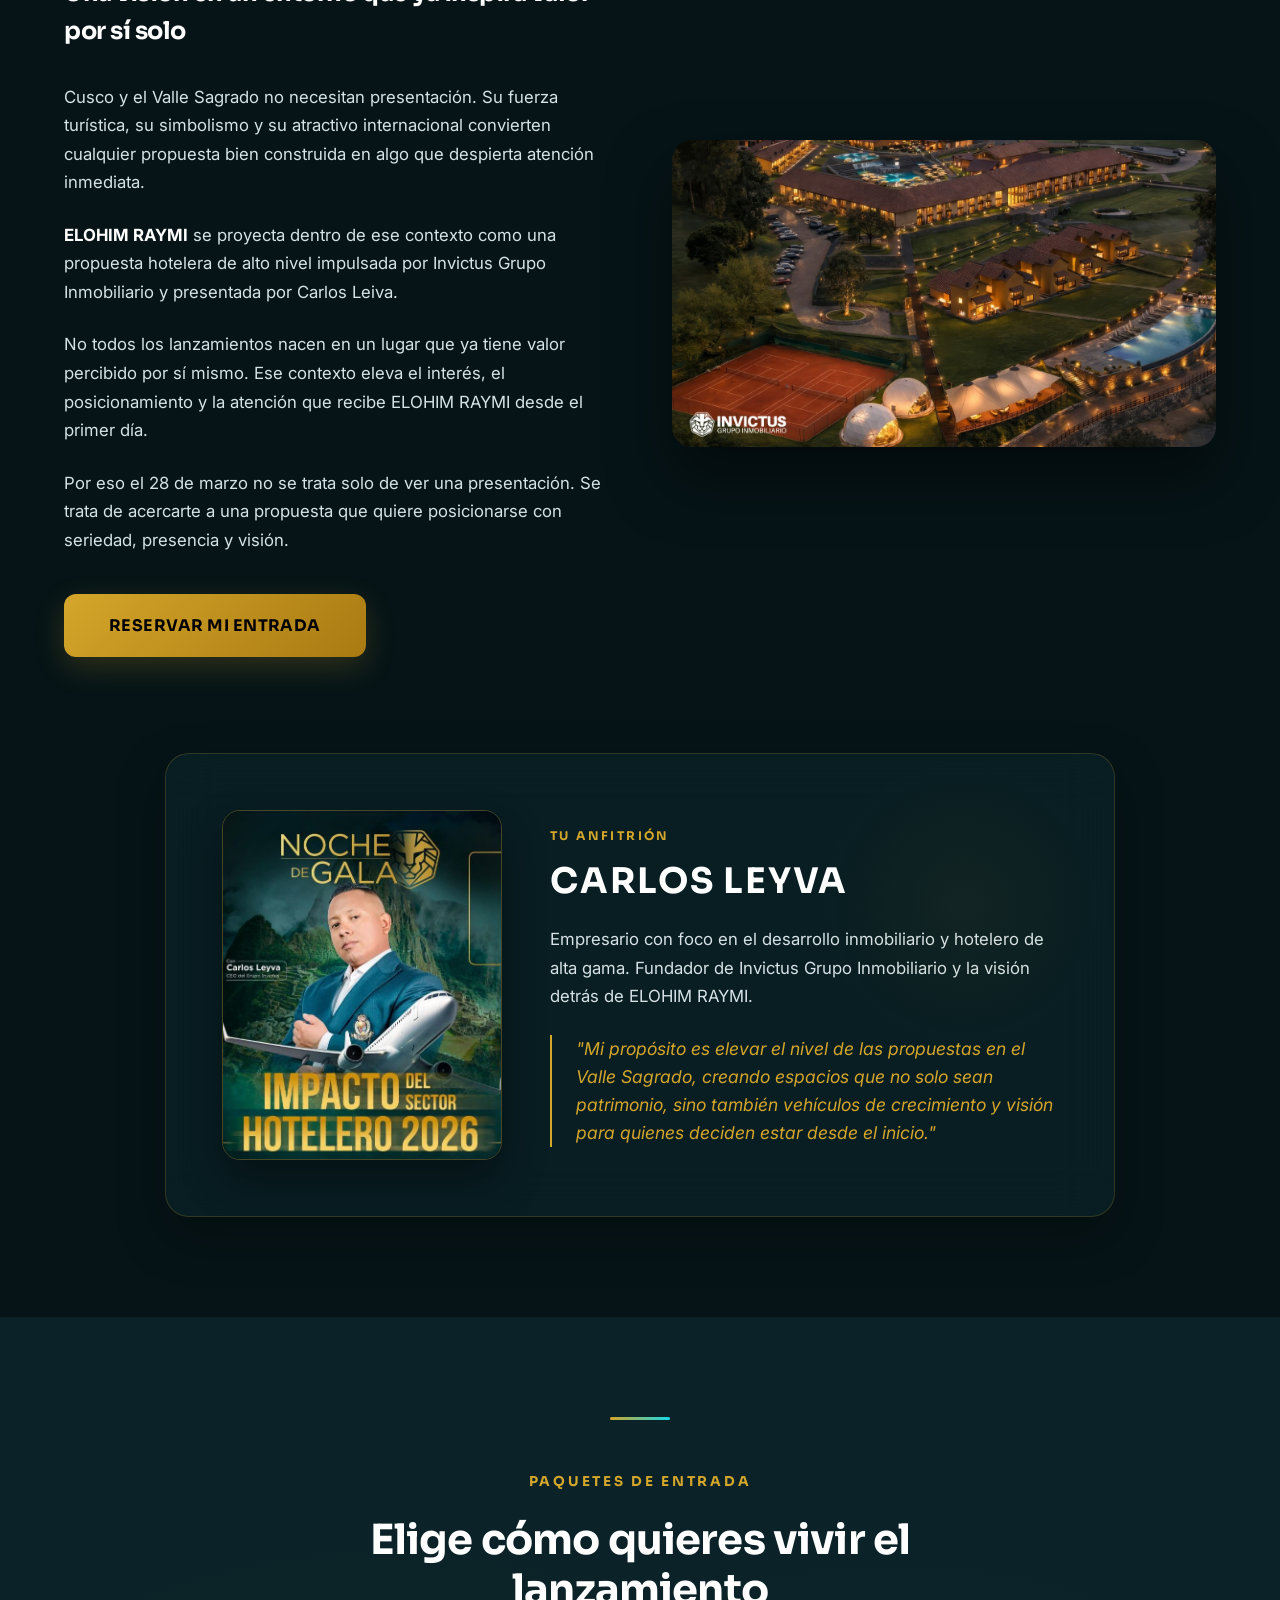
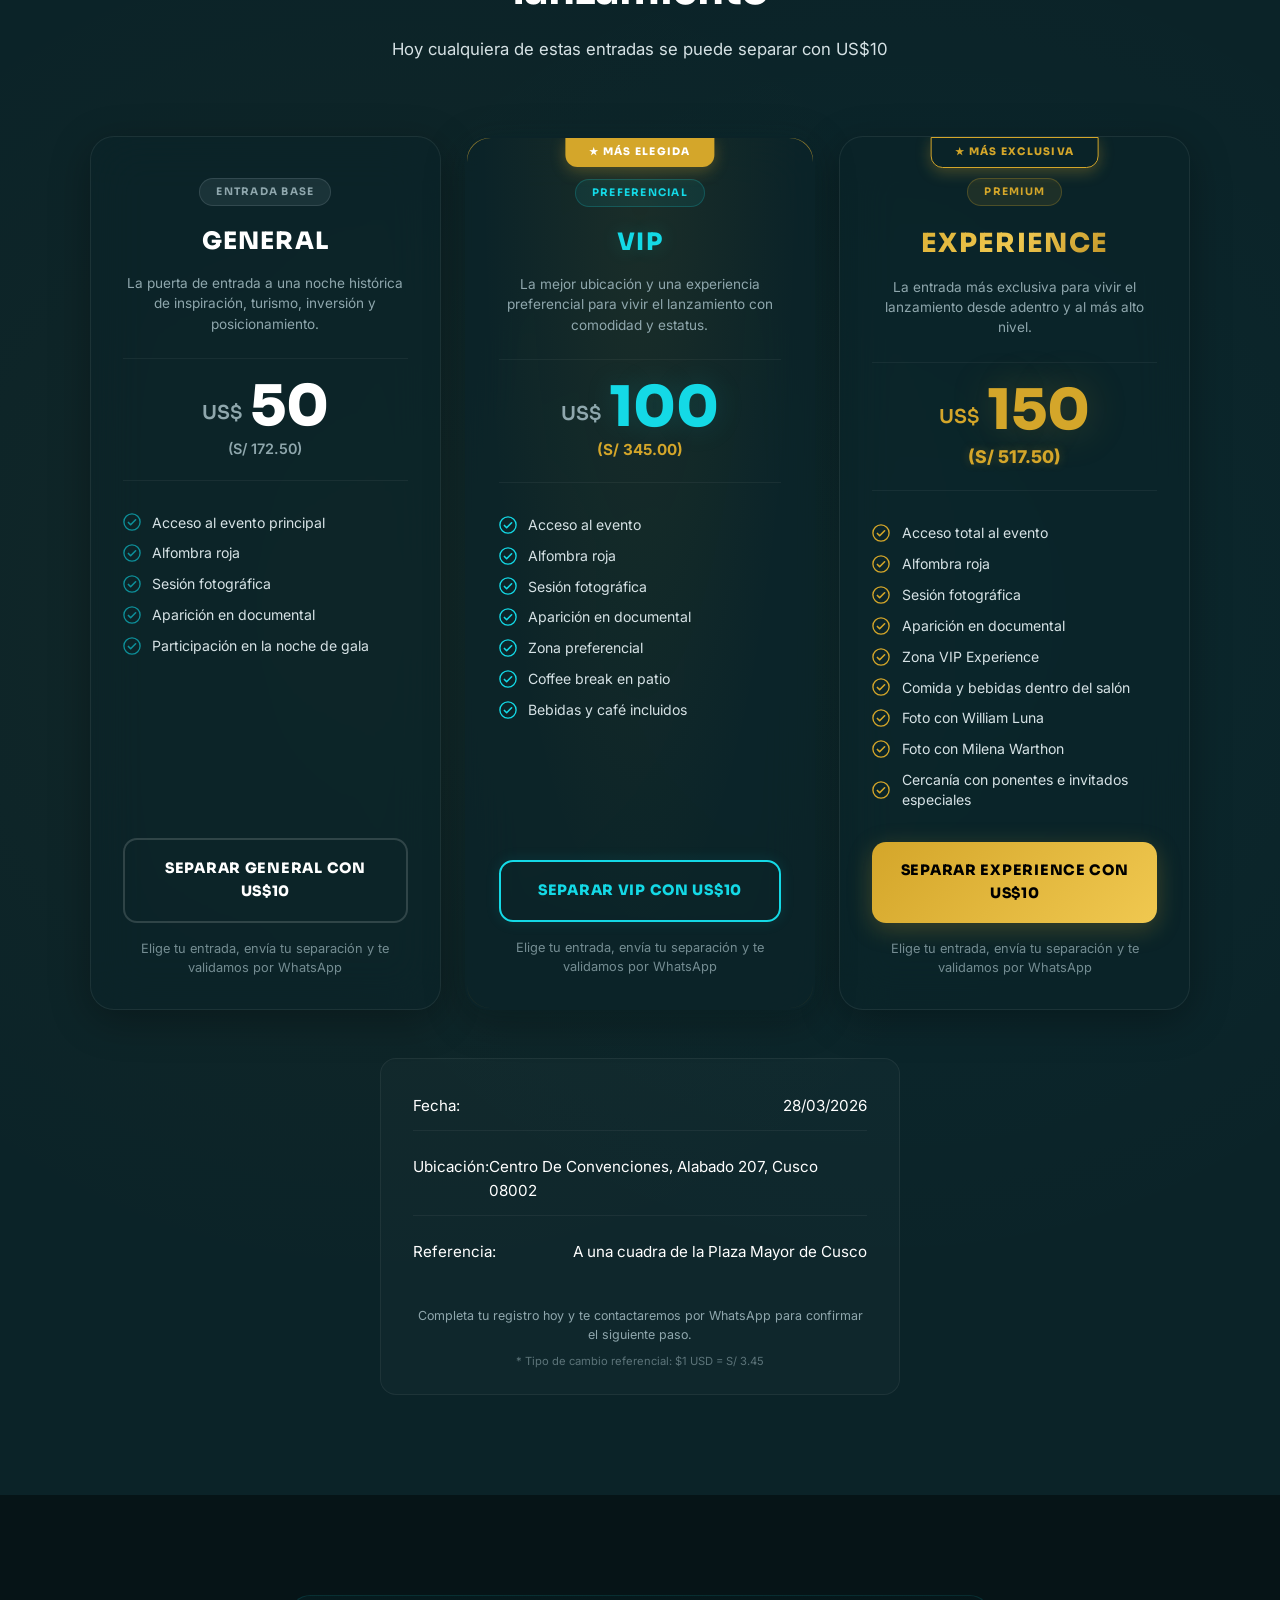
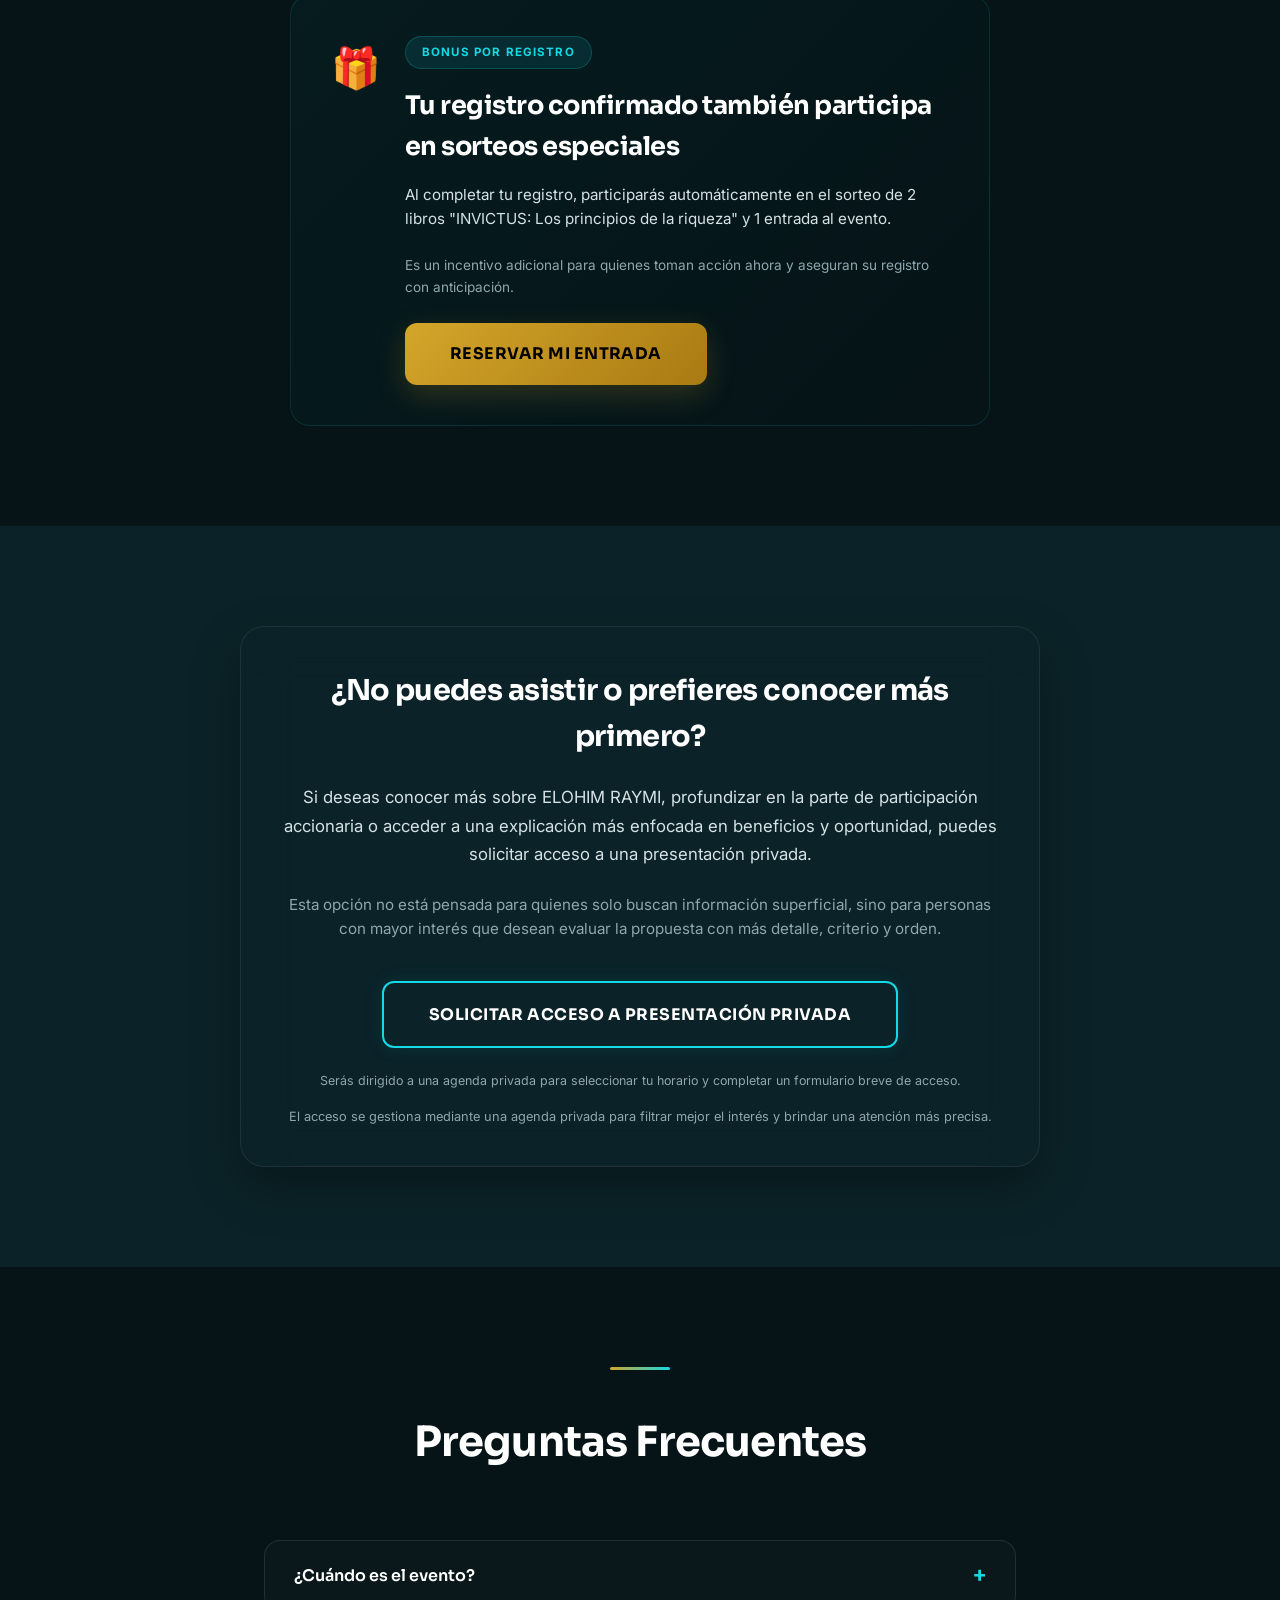
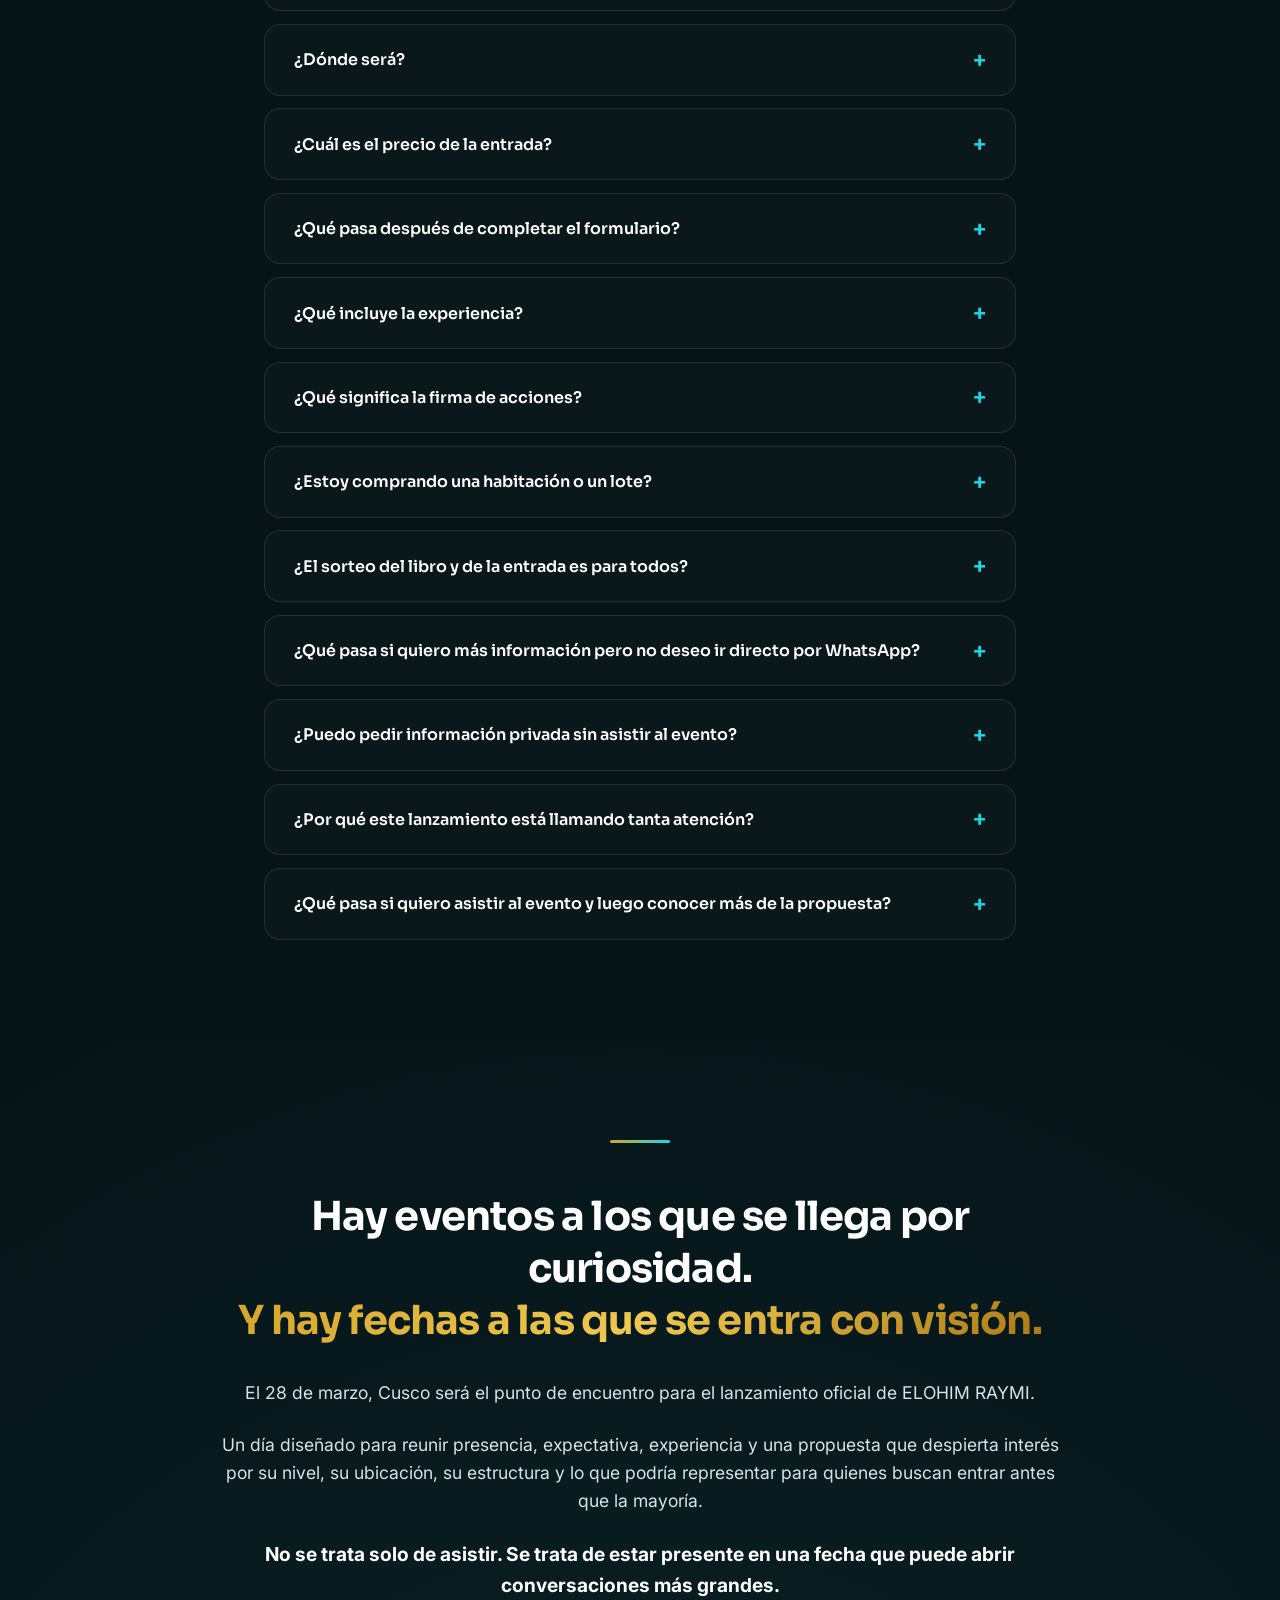
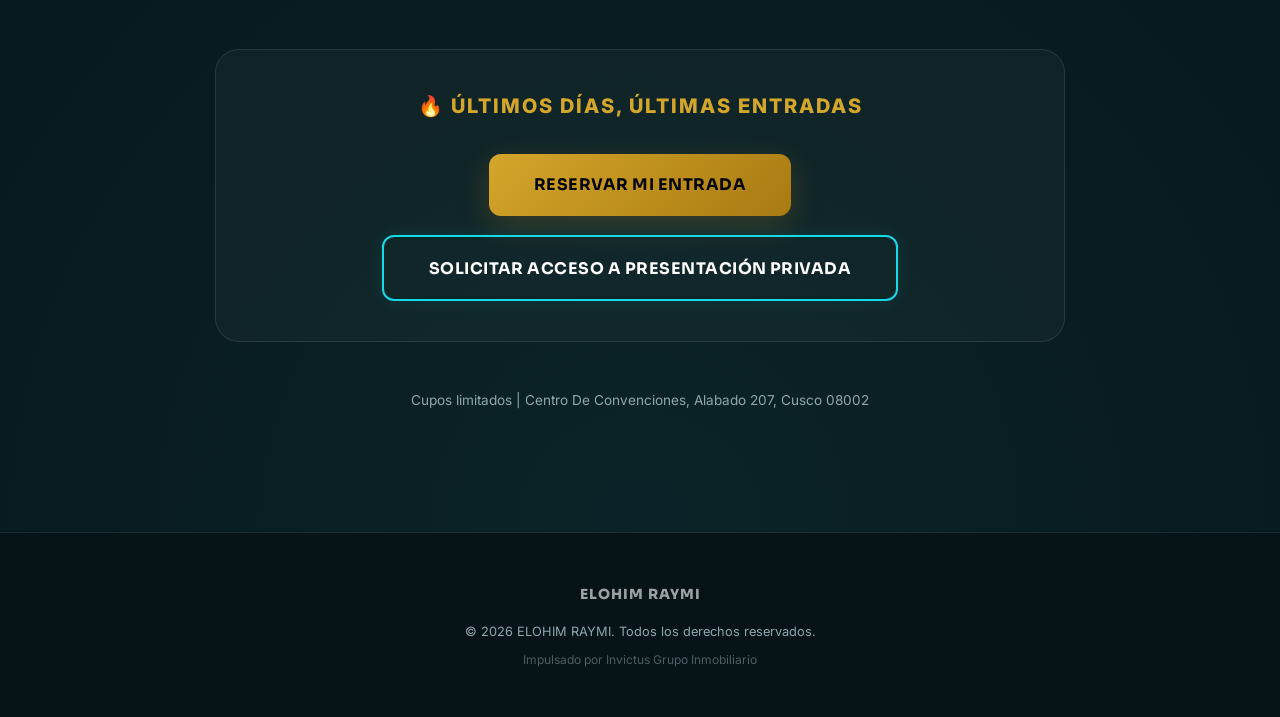
==== commit 85913c6e: "feat: add Carlos Leyva host section and complete photo" ====
--- a/index.html
+++ b/index.html
@@ -320,7 +320,25 @@
                         </div>
                     </div>
                     <div data-reveal style="position: relative;">
+                        <!-- Imagen del Proyecto -->
                         <img src="WhatsApp Image 2026-03-09 at 13.27.42.jpeg" alt="Render aéreo del proyecto ELOHIM RAYMI en el Valle Sagrado" loading="lazy">
+                    </div>
+                </div>
+
+                <!-- CARLOS LEYVA CARD -->
+                <div class="host-card-wrapper" data-reveal style="margin-top: 6rem;">
+                    <div class="host-card glass-card">
+                        <div class="host-img-container">
+                            <img src="vsl/CARLOSLEYVA2026.JPG" alt="Carlos Leyva - Anfitrión de ELOHIM RAYMI" class="host-photo">
+                        </div>
+                        <div class="host-info">
+                            <span class="eyebrow" style="margin-bottom: 0.5rem; font-size: 0.75rem;">TU ANFITRIÓN</span>
+                            <h3 class="host-name">CARLOS LEYVA</h3>
+                            <p class="host-bio">Empresario con foco en el desarrollo inmobiliario y hotelero de alta gama. Fundador de Invictus Grupo Inmobiliario y la visión detrás de ELOHIM RAYMI.</p>
+                            <div class="host-quote">
+                                "Mi propósito es elevar el nivel de las propuestas en el Valle Sagrado, creando espacios que no solo sean patrimonio, sino también vehículos de crecimiento y visión para quienes deciden estar desde el inicio."
+                            </div>
+                        </div>
                     </div>
                 </div>
             </div>
--- a/styles.css
+++ b/styles.css
@@ -2116,8 +2116,113 @@
         height: 30px;
     }
 
+
     .btn-whatsapp {
         font-size: 0.85rem;
         padding: 1rem 1.5rem;
     }
 }
+
+/* ===========================
+   Host Card (Carlos Leyva)
+   =========================== */
+.host-card {
+    display: flex;
+    align-items: center;
+    gap: 3rem;
+    padding: 3.5rem !important;
+    max-width: 950px;
+    margin: 0 auto;
+    border: 1px solid rgba(212, 166, 42, 0.2) !important;
+    position: relative;
+    overflow: hidden;
+}
+
+.host-card::after {
+    content: '';
+    position: absolute;
+    top: 0; right: 0;
+    width: 300px;
+    height: 300px;
+    background: radial-gradient(circle, rgba(212, 166, 42, 0.05) 0%, transparent 70%);
+    pointer-events: none;
+}
+
+.host-img-container {
+    flex-shrink: 0;
+    width: 280px;
+    height: 350px;
+    border-radius: 18px;
+    overflow: hidden;
+    border: 1px solid rgba(212, 166, 42, 0.3);
+    box-shadow: 0 20px 40px rgba(0,0,0,0.4);
+}
+
+.host-photo {
+    width: 100%;
+    height: 100%;
+    object-fit: cover;
+    object-position: center 15%; /* Ajuste para centrar mejor la cara de Carlos Leyva */
+    transition: transform 0.6s ease;
+}
+
+.host-card:hover .host-photo {
+    transform: scale(1.05);
+}
+
+.host-info {
+    flex: 1;
+}
+
+.host-name {
+    font-size: 2.2rem;
+    color: var(--text-primary);
+    margin-bottom: 1rem;
+    letter-spacing: 0.05em;
+}
+
+.host-bio {
+    font-size: 1.05rem;
+    color: var(--text-secondary);
+    line-height: 1.7;
+    margin-bottom: 1.5rem;
+}
+
+.host-quote {
+    font-style: italic;
+    color: var(--gold-premium);
+    font-size: 1.1rem;
+    line-height: 1.6;
+    border-left: 2px solid var(--gold-premium);
+    padding-left: 1.5rem;
+    position: relative;
+}
+
+@media (max-width: 900px) {
+    .host-card {
+        flex-direction: column;
+        text-align: center;
+        gap: 2rem;
+        padding: 2.5rem 1.5rem !important;
+    }
+
+    .host-img-container {
+        width: 220px;
+        height: 280px;
+    }
+
+    .host-quote {
+        border-left: none;
+        padding-left: 0;
+        margin-top: 1.5rem;
+    }
+
+    .host-quote::before {
+        content: '"';
+        font-size: 3rem;
+        display: block;
+        height: 20px;
+        margin-bottom: 10px;
+        opacity: 0.3;
+    }
+}
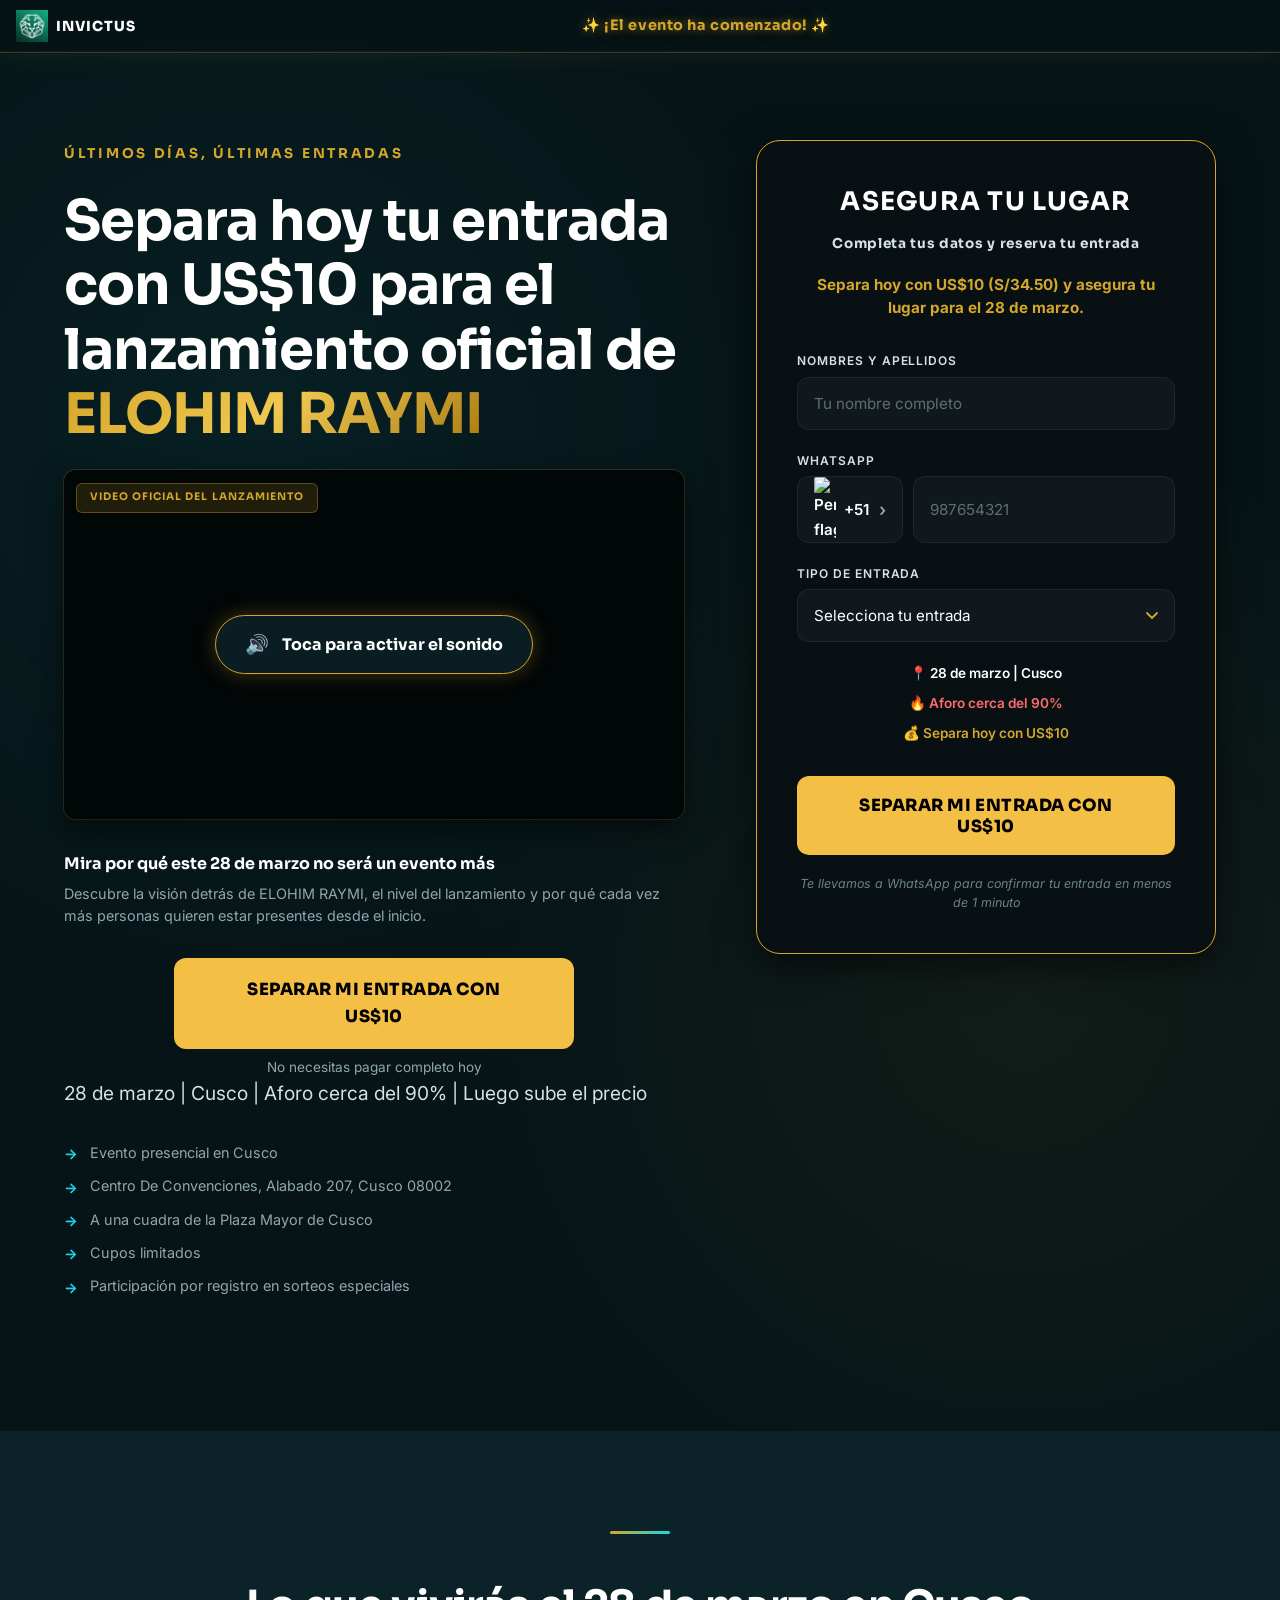
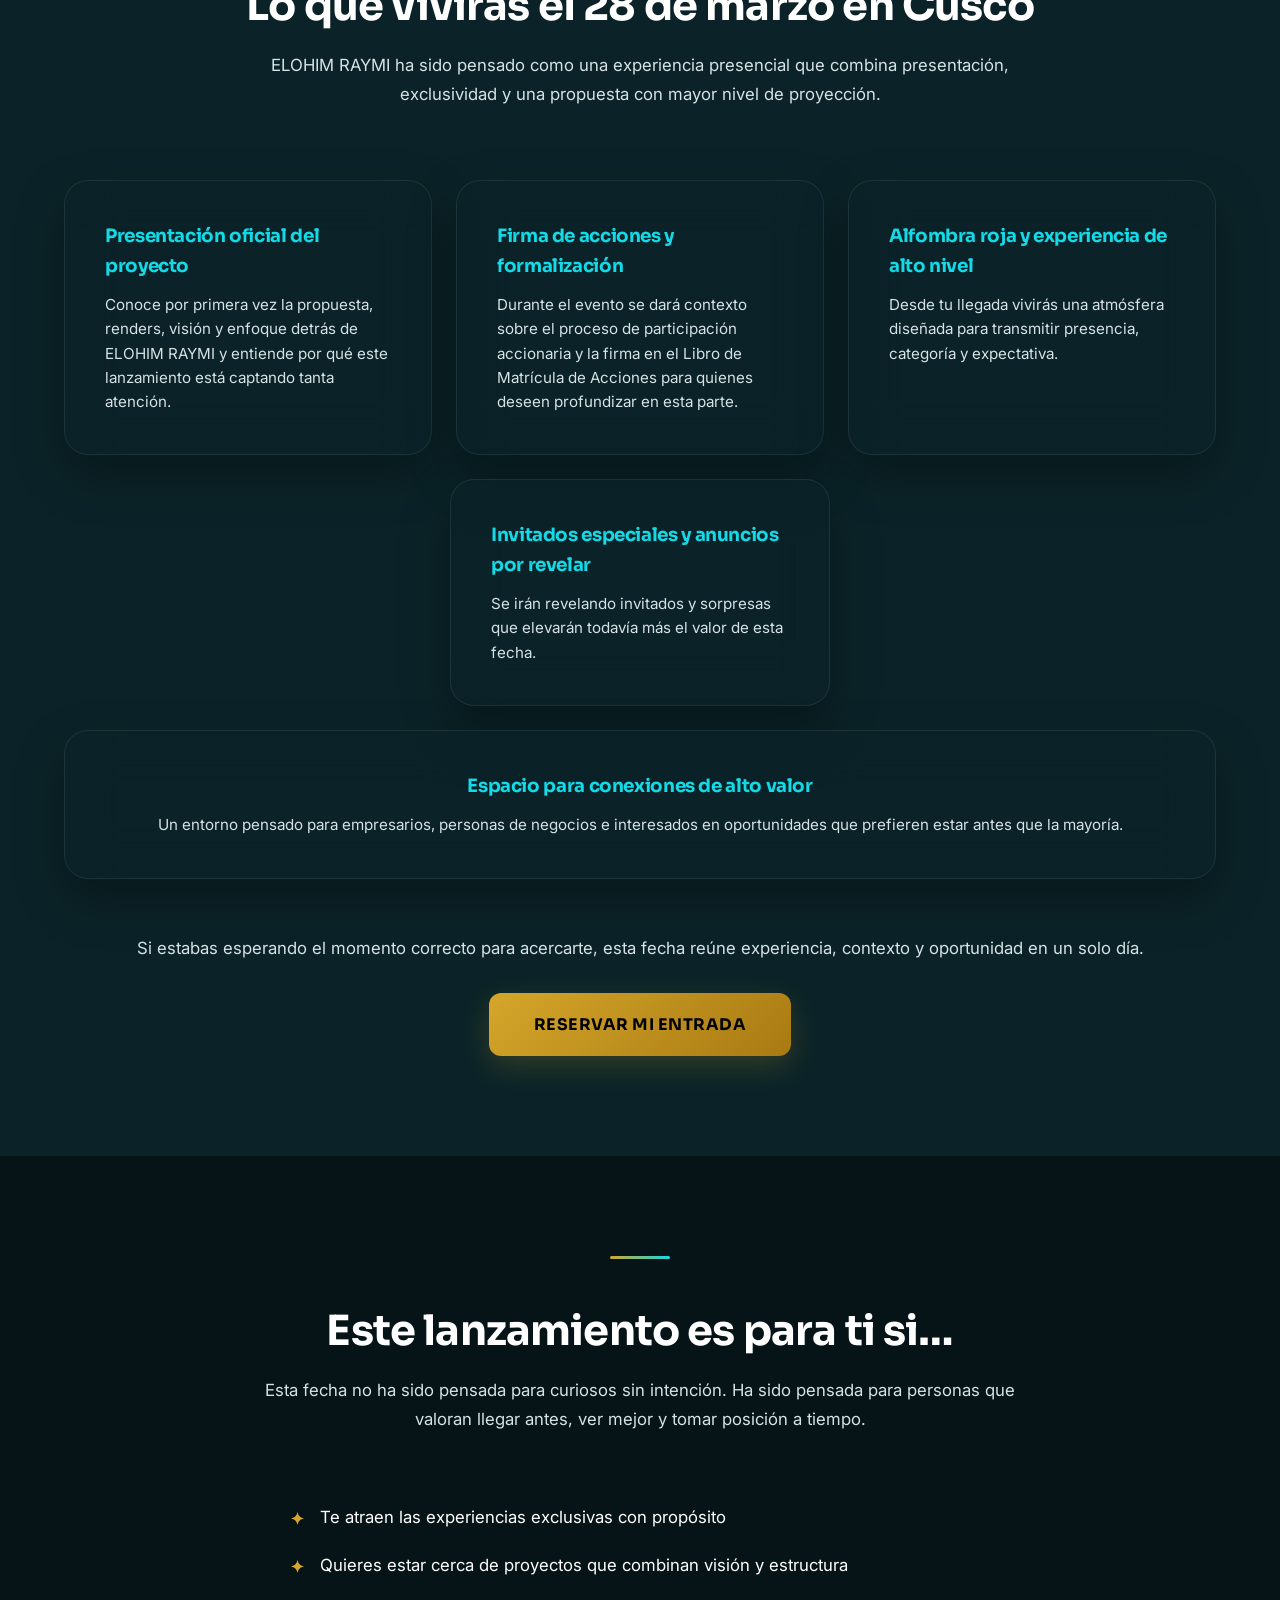
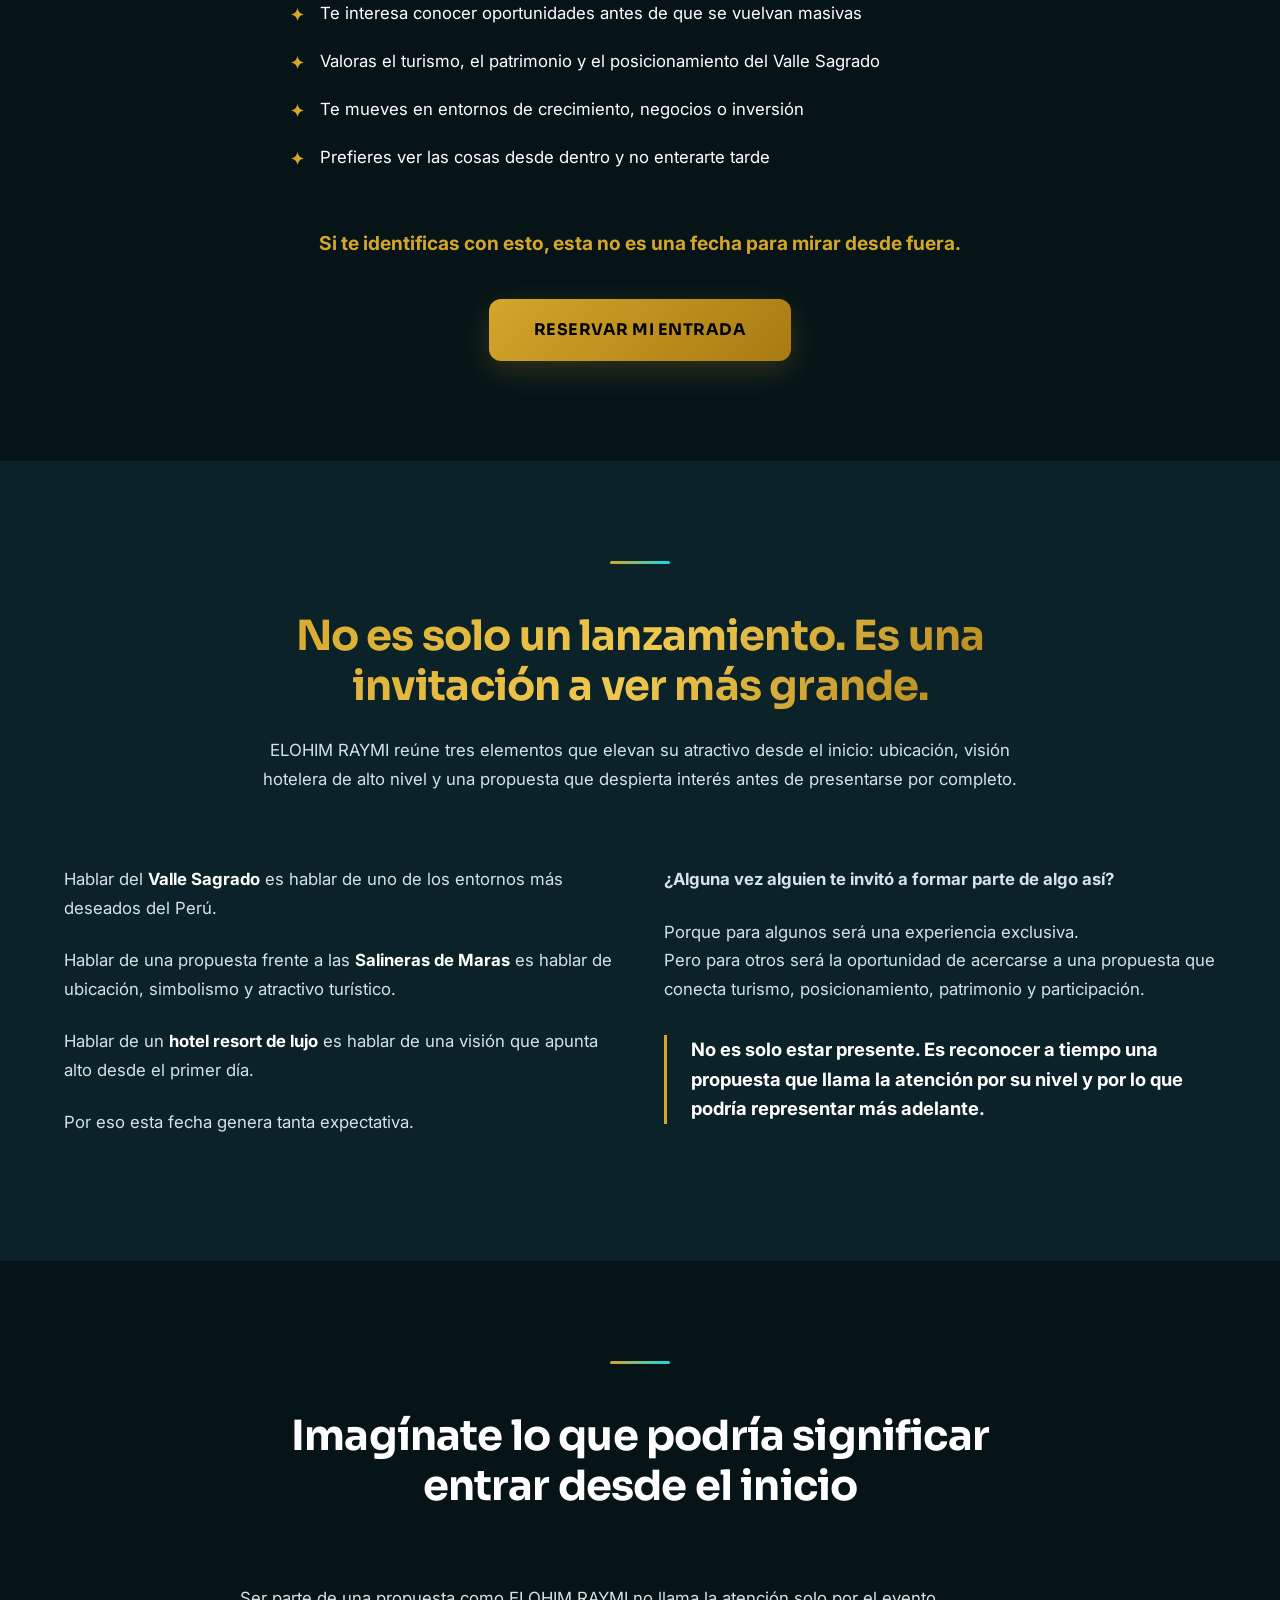
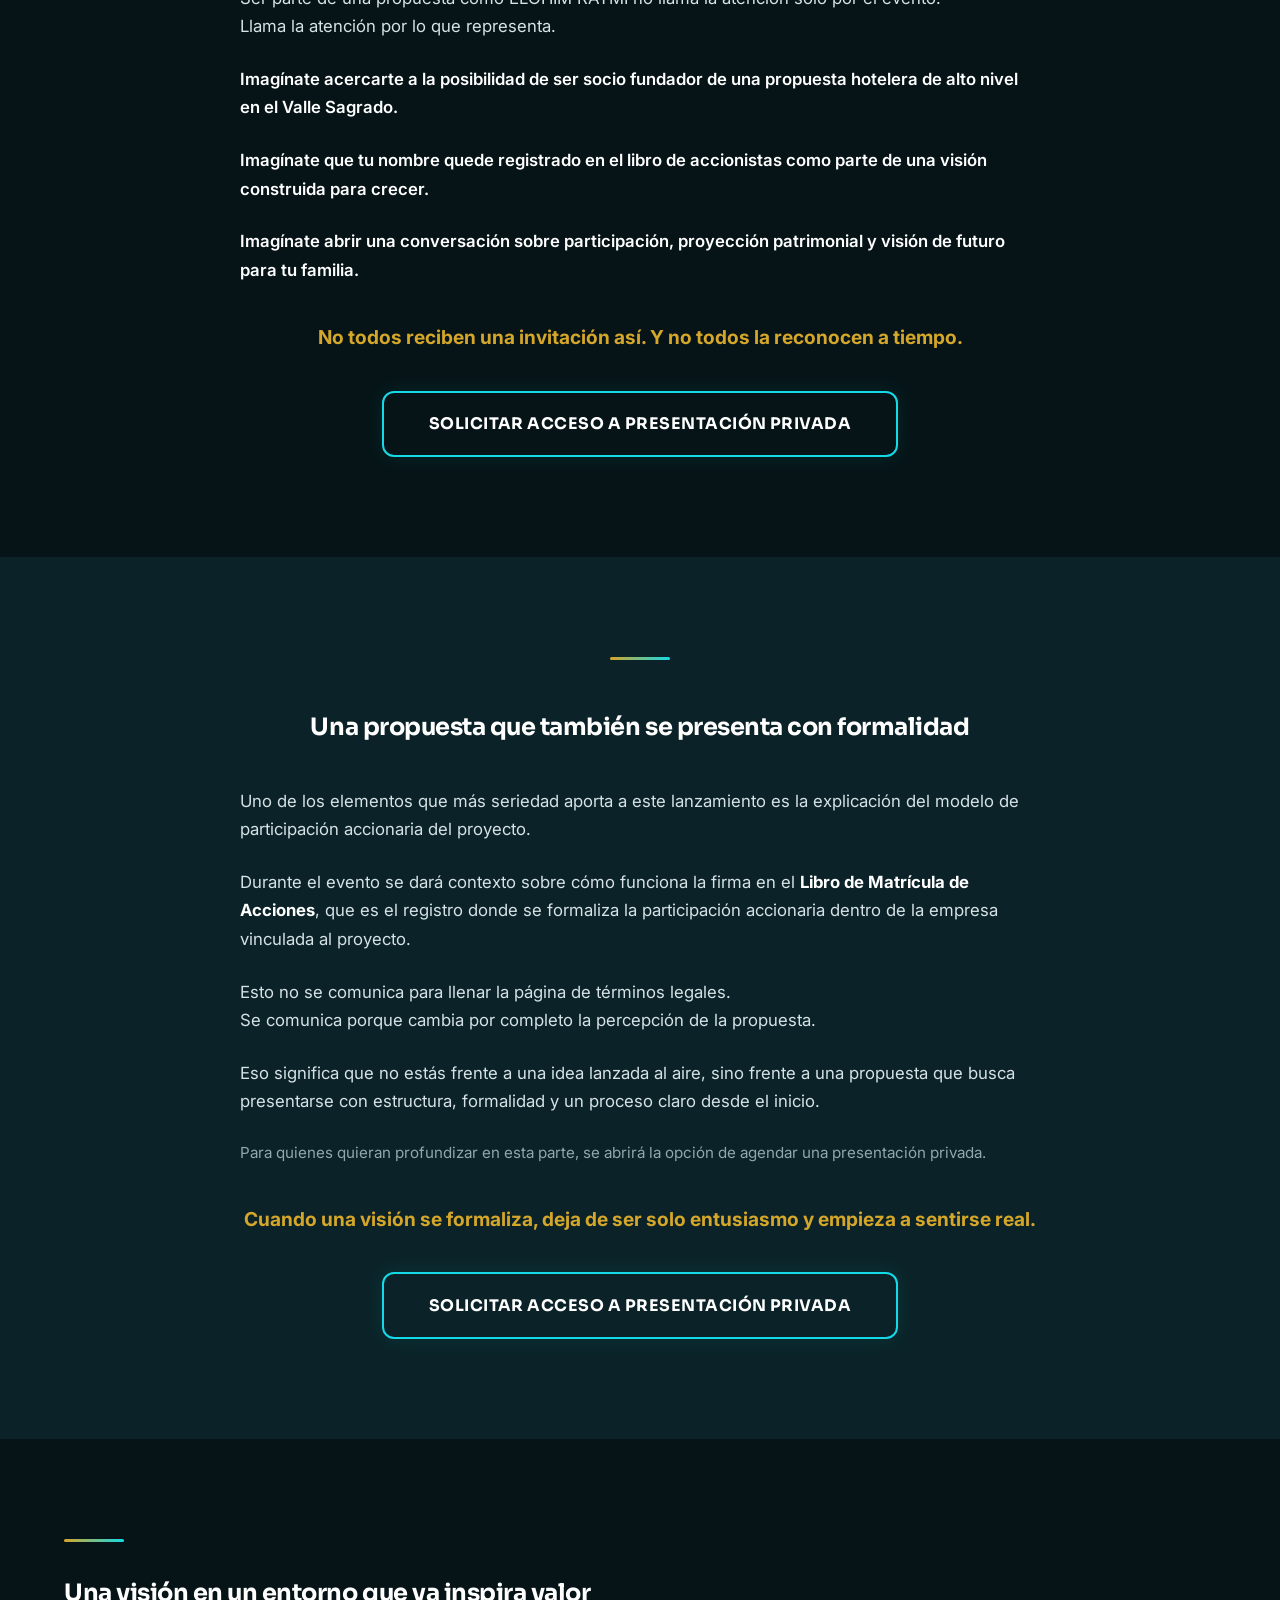
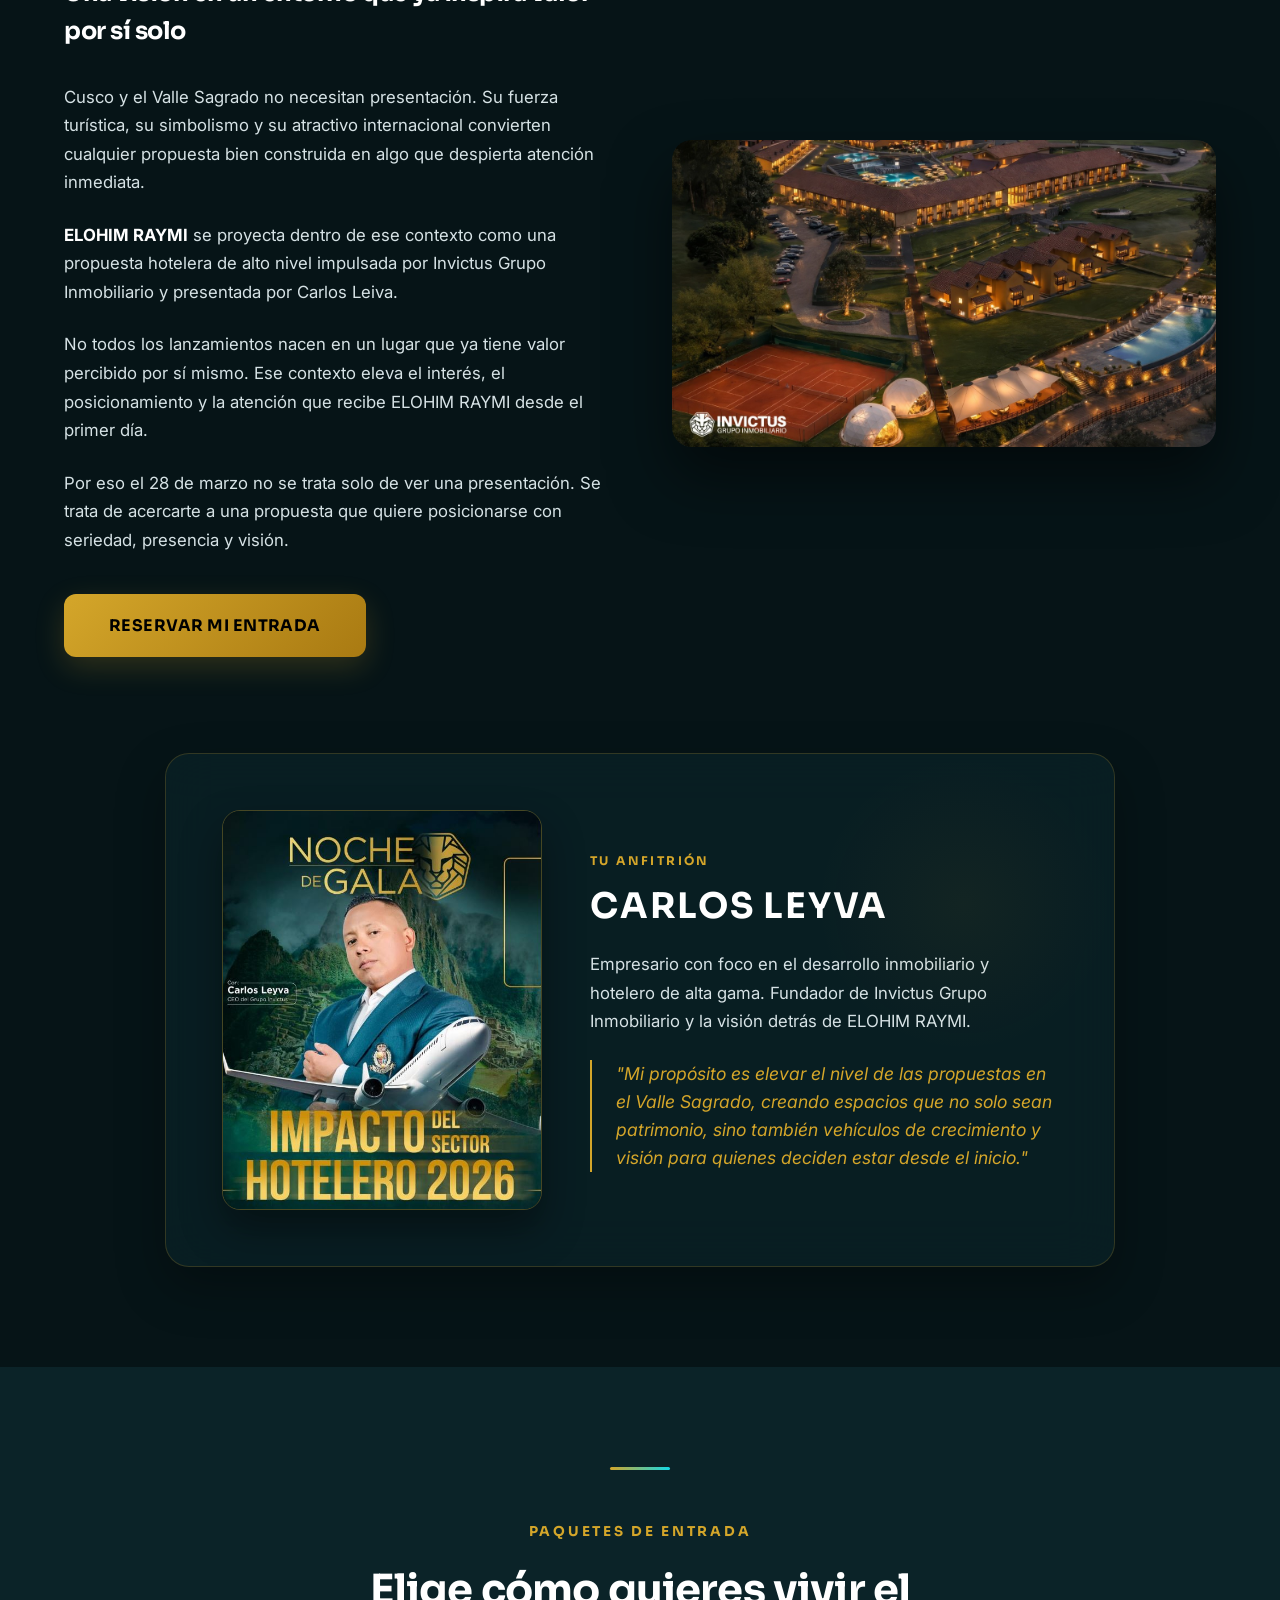
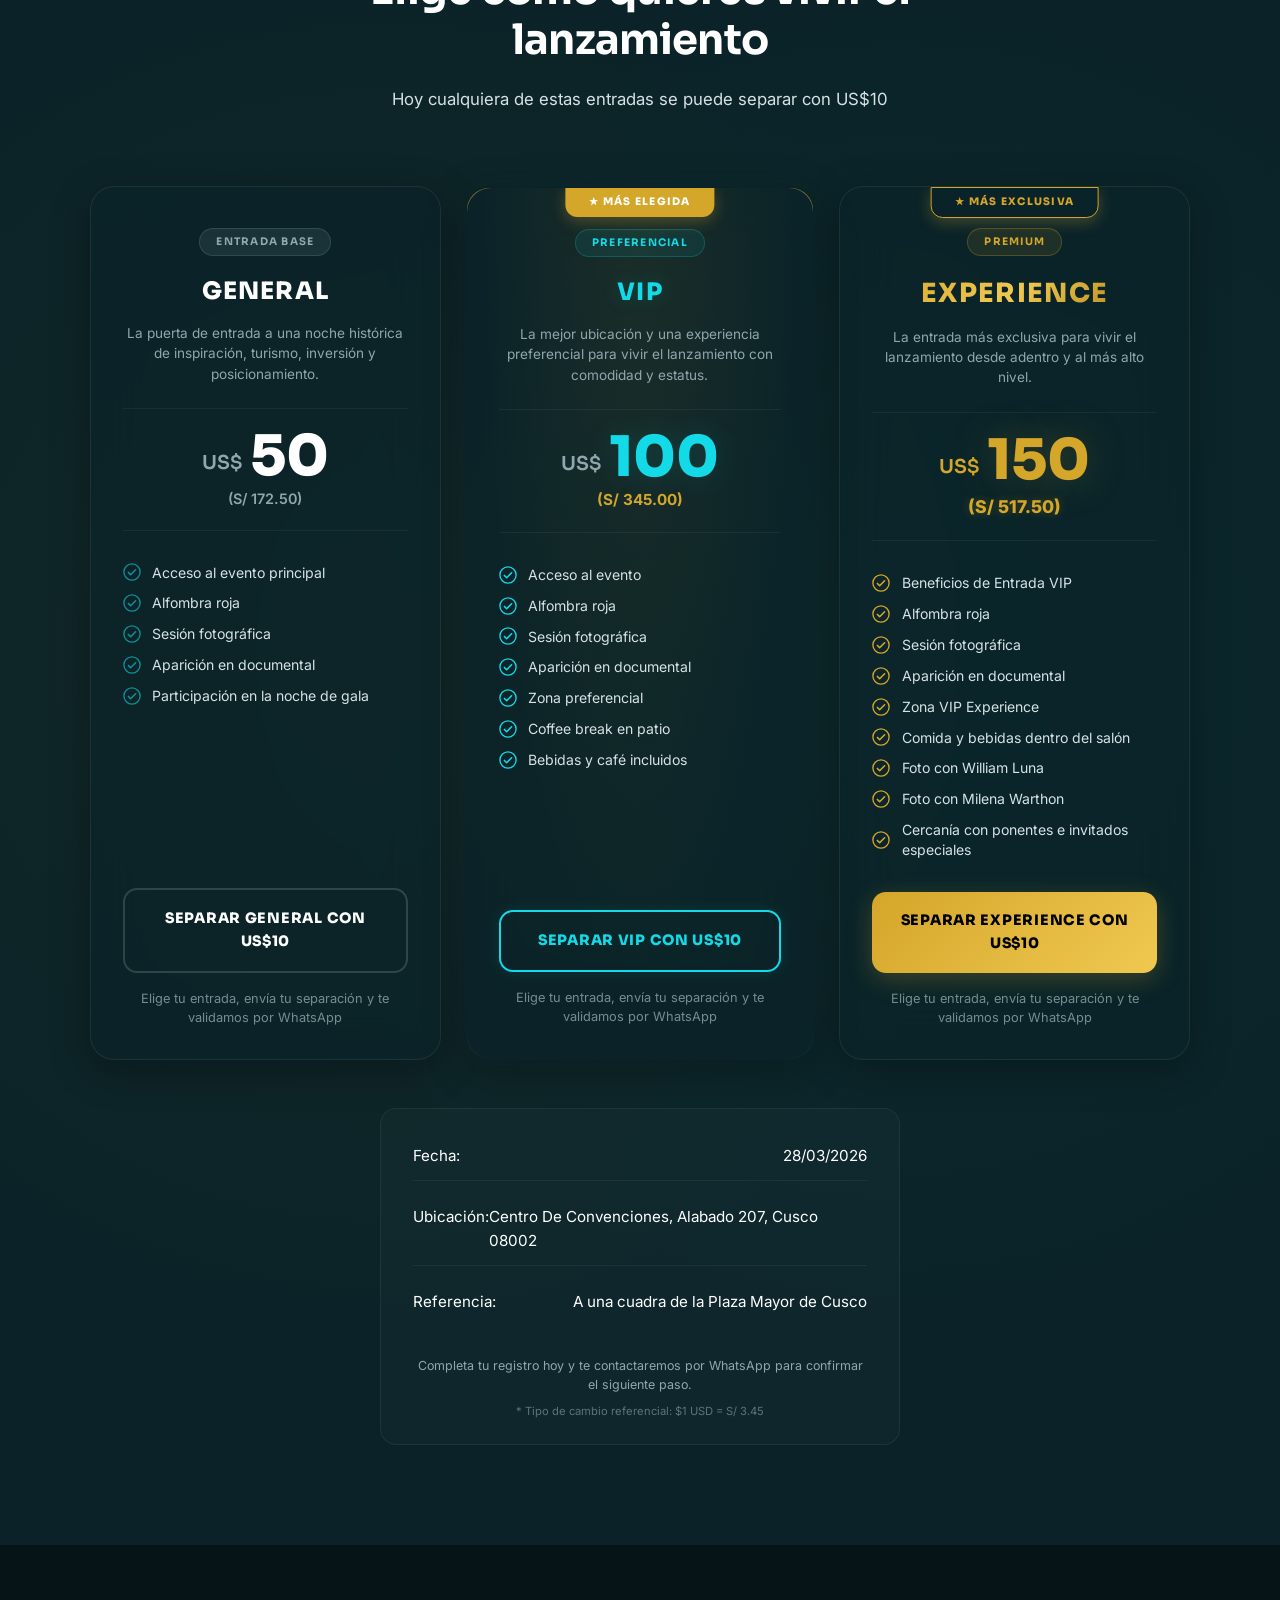
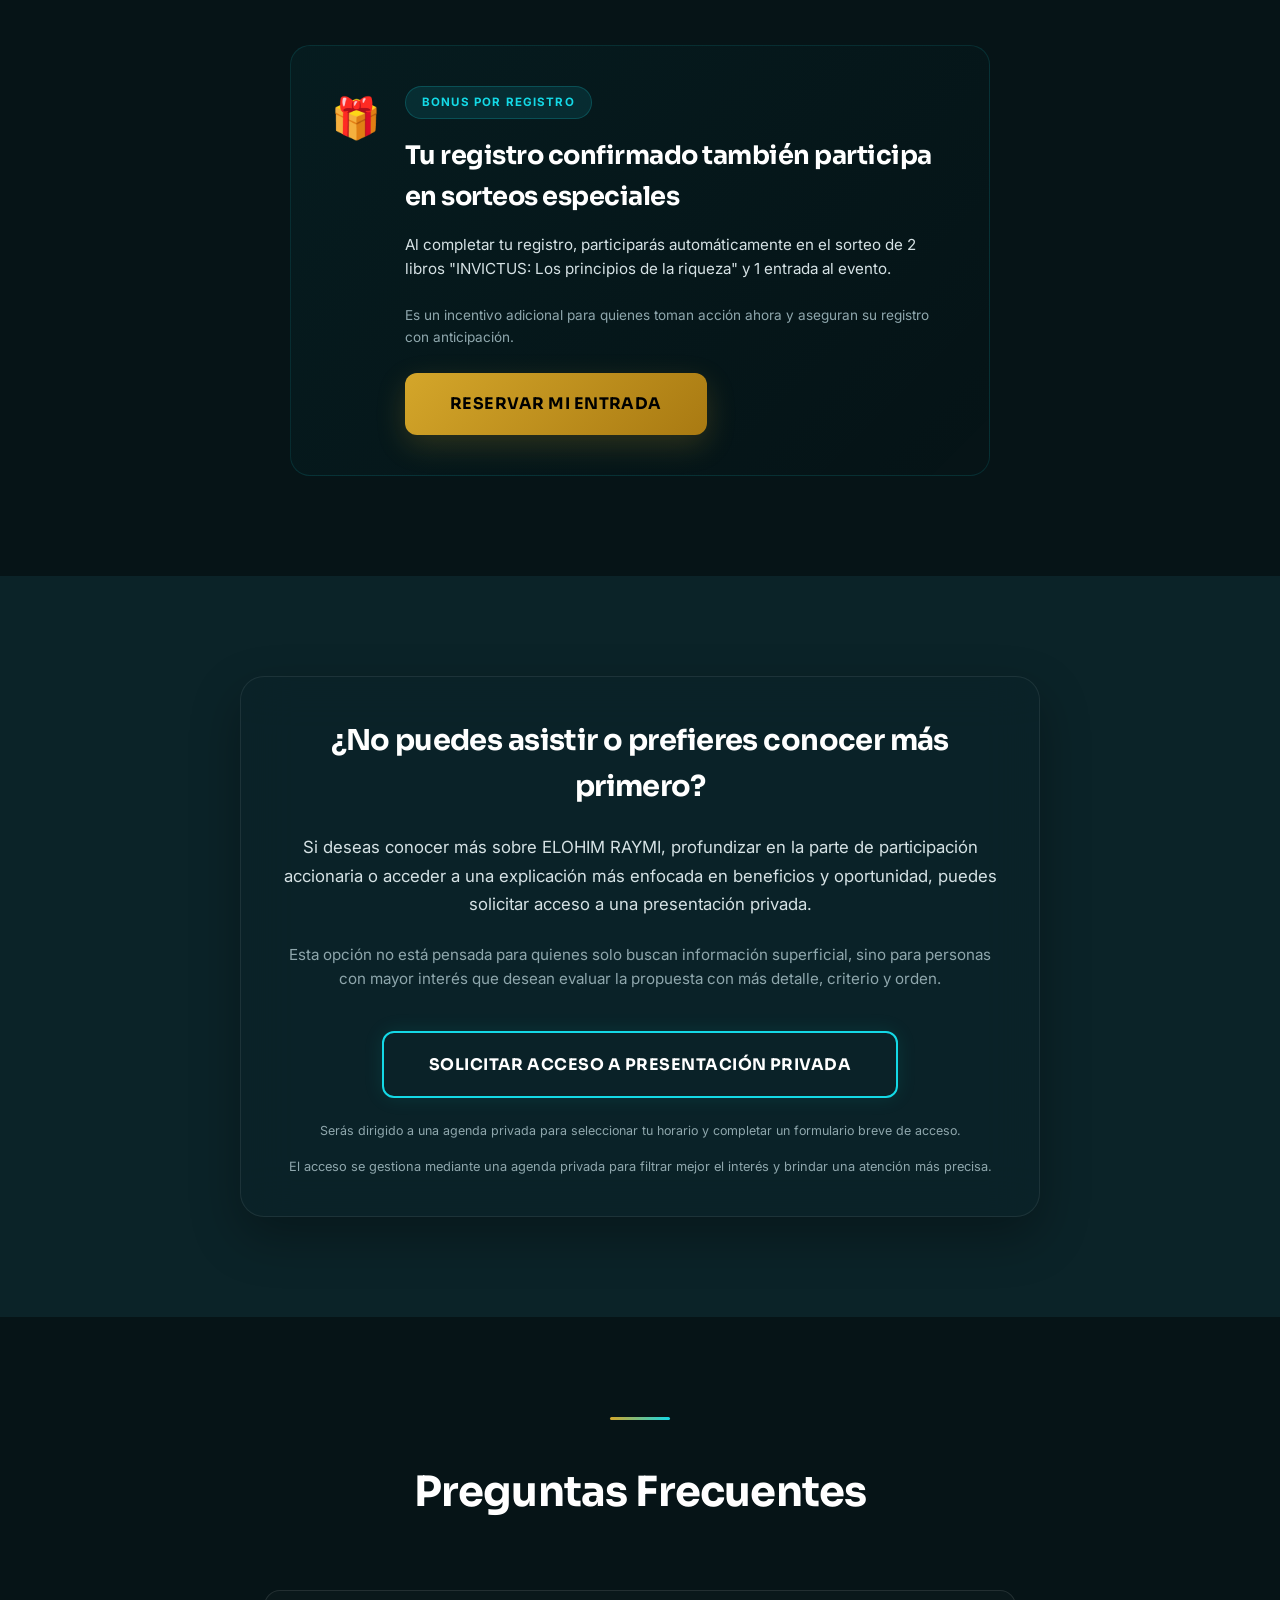
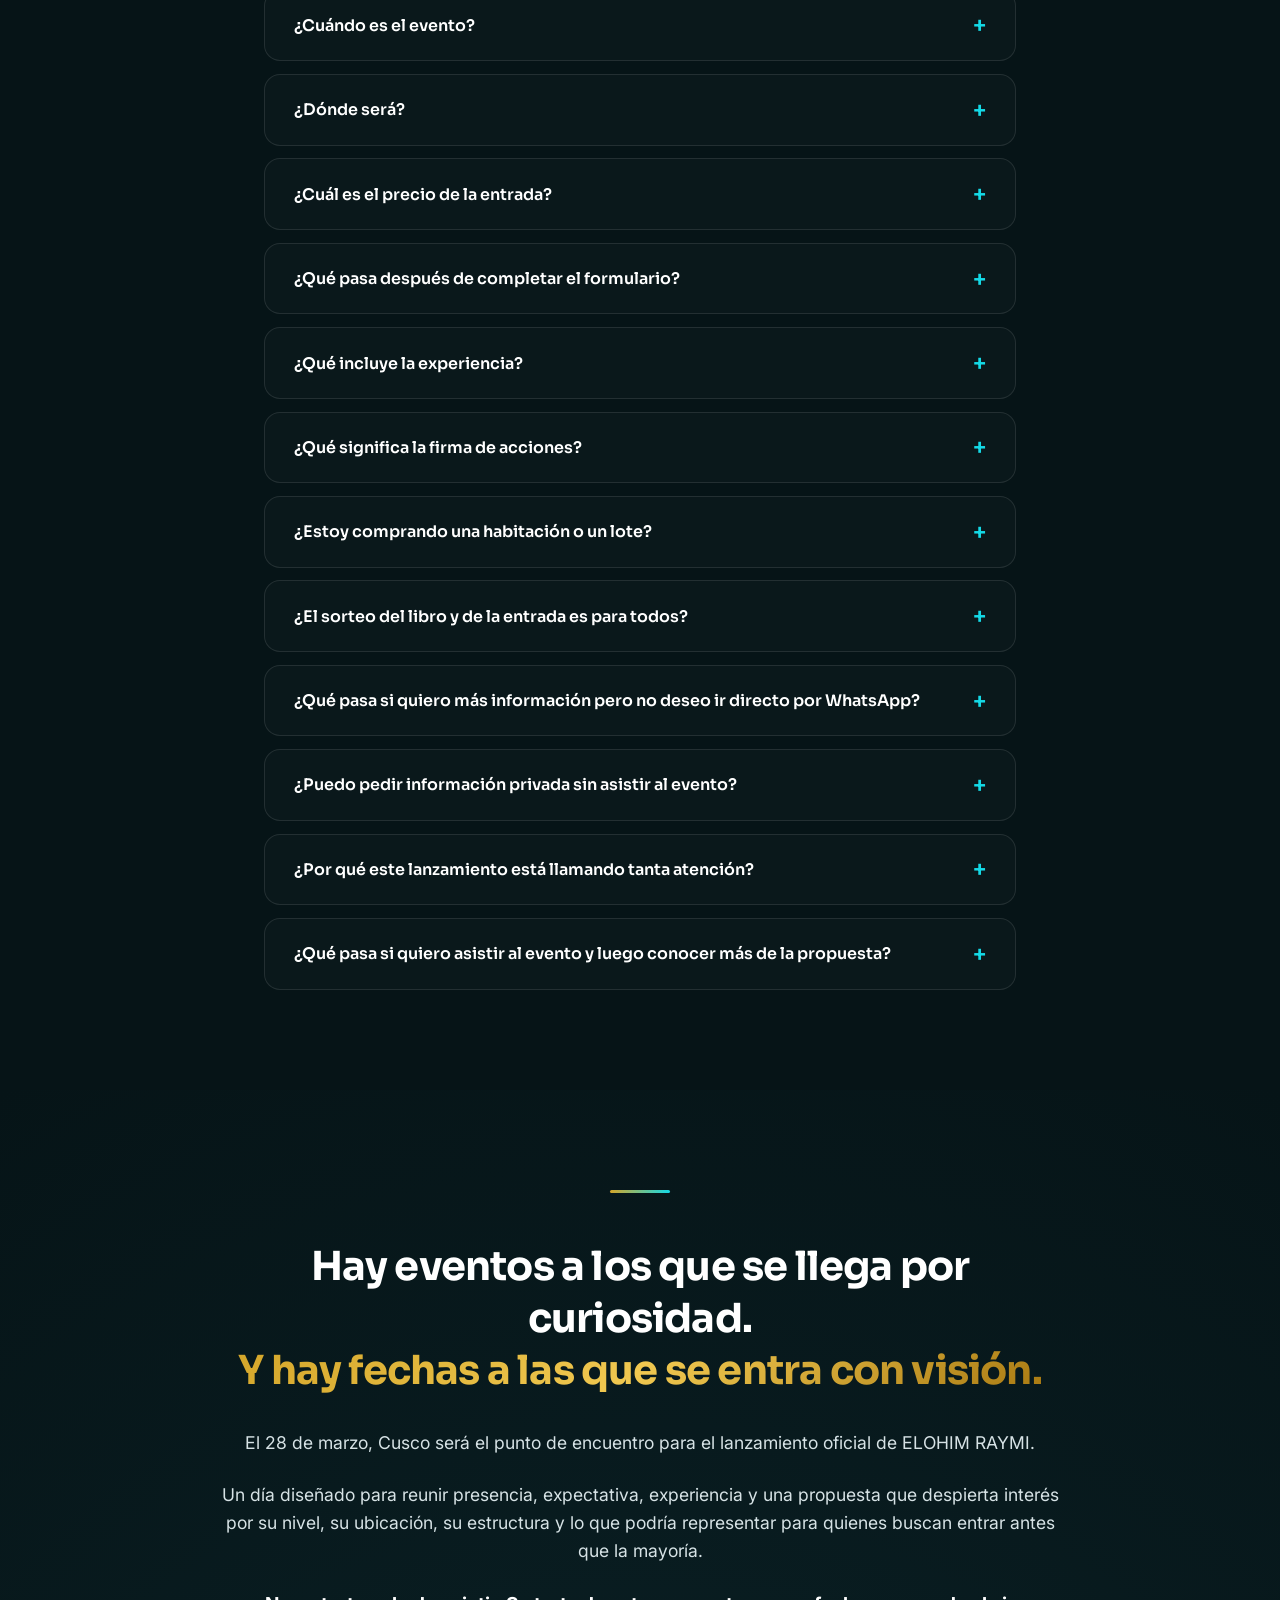
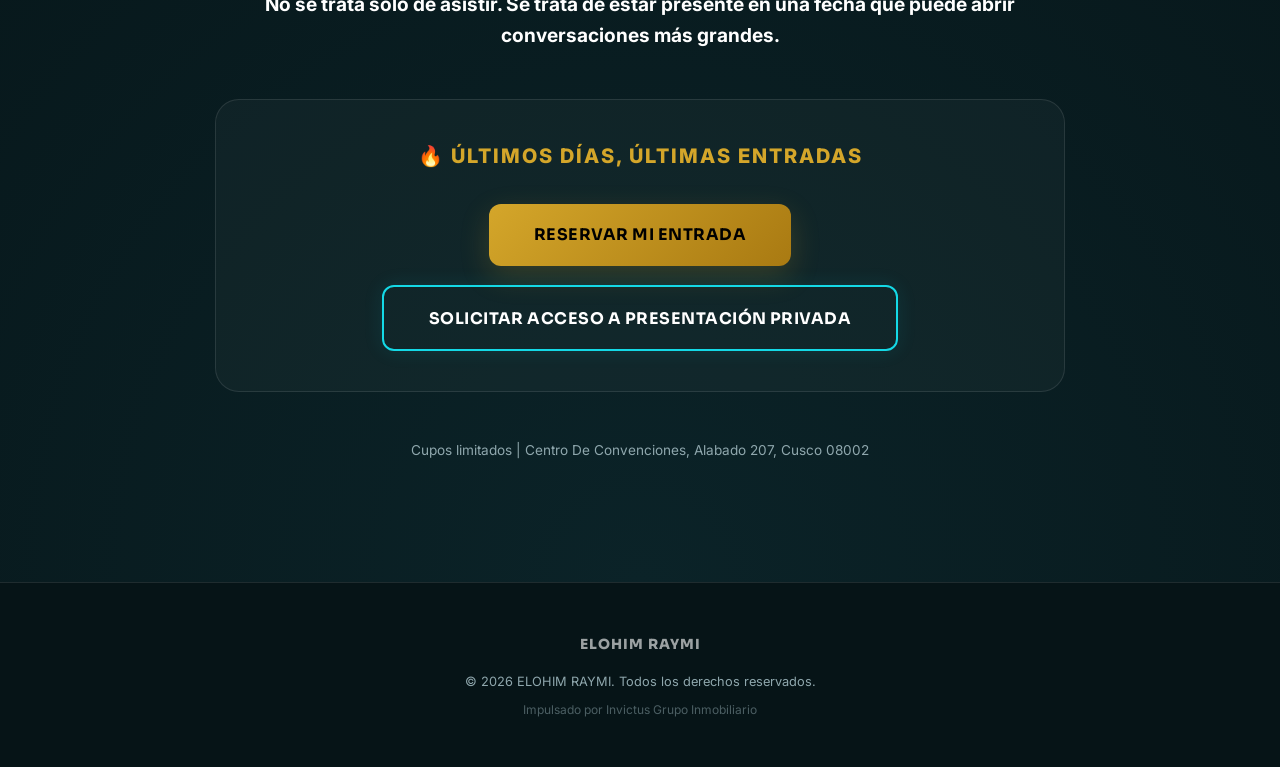
==== commit 150335d7: "fix: update benefit list to 'VIP' in experience cards" ====
--- a/index.html
+++ b/index.html
@@ -471,7 +471,7 @@
                         <ul class="tier-benefits">
                             <li>
                                 <svg class="tier-check tier-check-gold" viewBox="0 0 20 20" fill="none"><circle cx="10" cy="10" r="9" stroke="currentColor" stroke-width="1.5"/><path d="M6 10.5l2.5 2.5 5.5-5.5" stroke="currentColor" stroke-width="1.8" stroke-linecap="round" stroke-linejoin="round"/></svg>
-                                Acceso total al evento
+                                Beneficios de Entrada VIP
                             </li>
                             <li>
                                 <svg class="tier-check tier-check-gold" viewBox="0 0 20 20" fill="none"><circle cx="10" cy="10" r="9" stroke="currentColor" stroke-width="1.5"/><path d="M6 10.5l2.5 2.5 5.5-5.5" stroke="currentColor" stroke-width="1.8" stroke-linecap="round" stroke-linejoin="round"/></svg>
--- a/styles.css
+++ b/styles.css
@@ -2150,8 +2150,8 @@
 
 .host-img-container {
     flex-shrink: 0;
-    width: 280px;
-    height: 350px;
+    width: 320px; /* Aumentamos el ancho para que la foto se vea más "completa" */
+    aspect-ratio: 4 / 5;
     border-radius: 18px;
     overflow: hidden;
     border: 1px solid rgba(212, 166, 42, 0.3);
@@ -2162,7 +2162,7 @@
     width: 100%;
     height: 100%;
     object-fit: cover;
-    object-position: center 15%; /* Ajuste para centrar mejor la cara de Carlos Leyva */
+    object-position: center 5%; /* Subimos el foco para que la cara de Carlos se vea mejor en el recorte vertical */
     transition: transform 0.6s ease;
 }
 
@@ -2207,8 +2207,10 @@
     }
 
     .host-img-container {
-        width: 220px;
-        height: 280px;
+        width: 100%;
+        max-width: 340px;
+        aspect-ratio: 4 / 5;
+        height: auto;
     }
 
     .host-quote {
